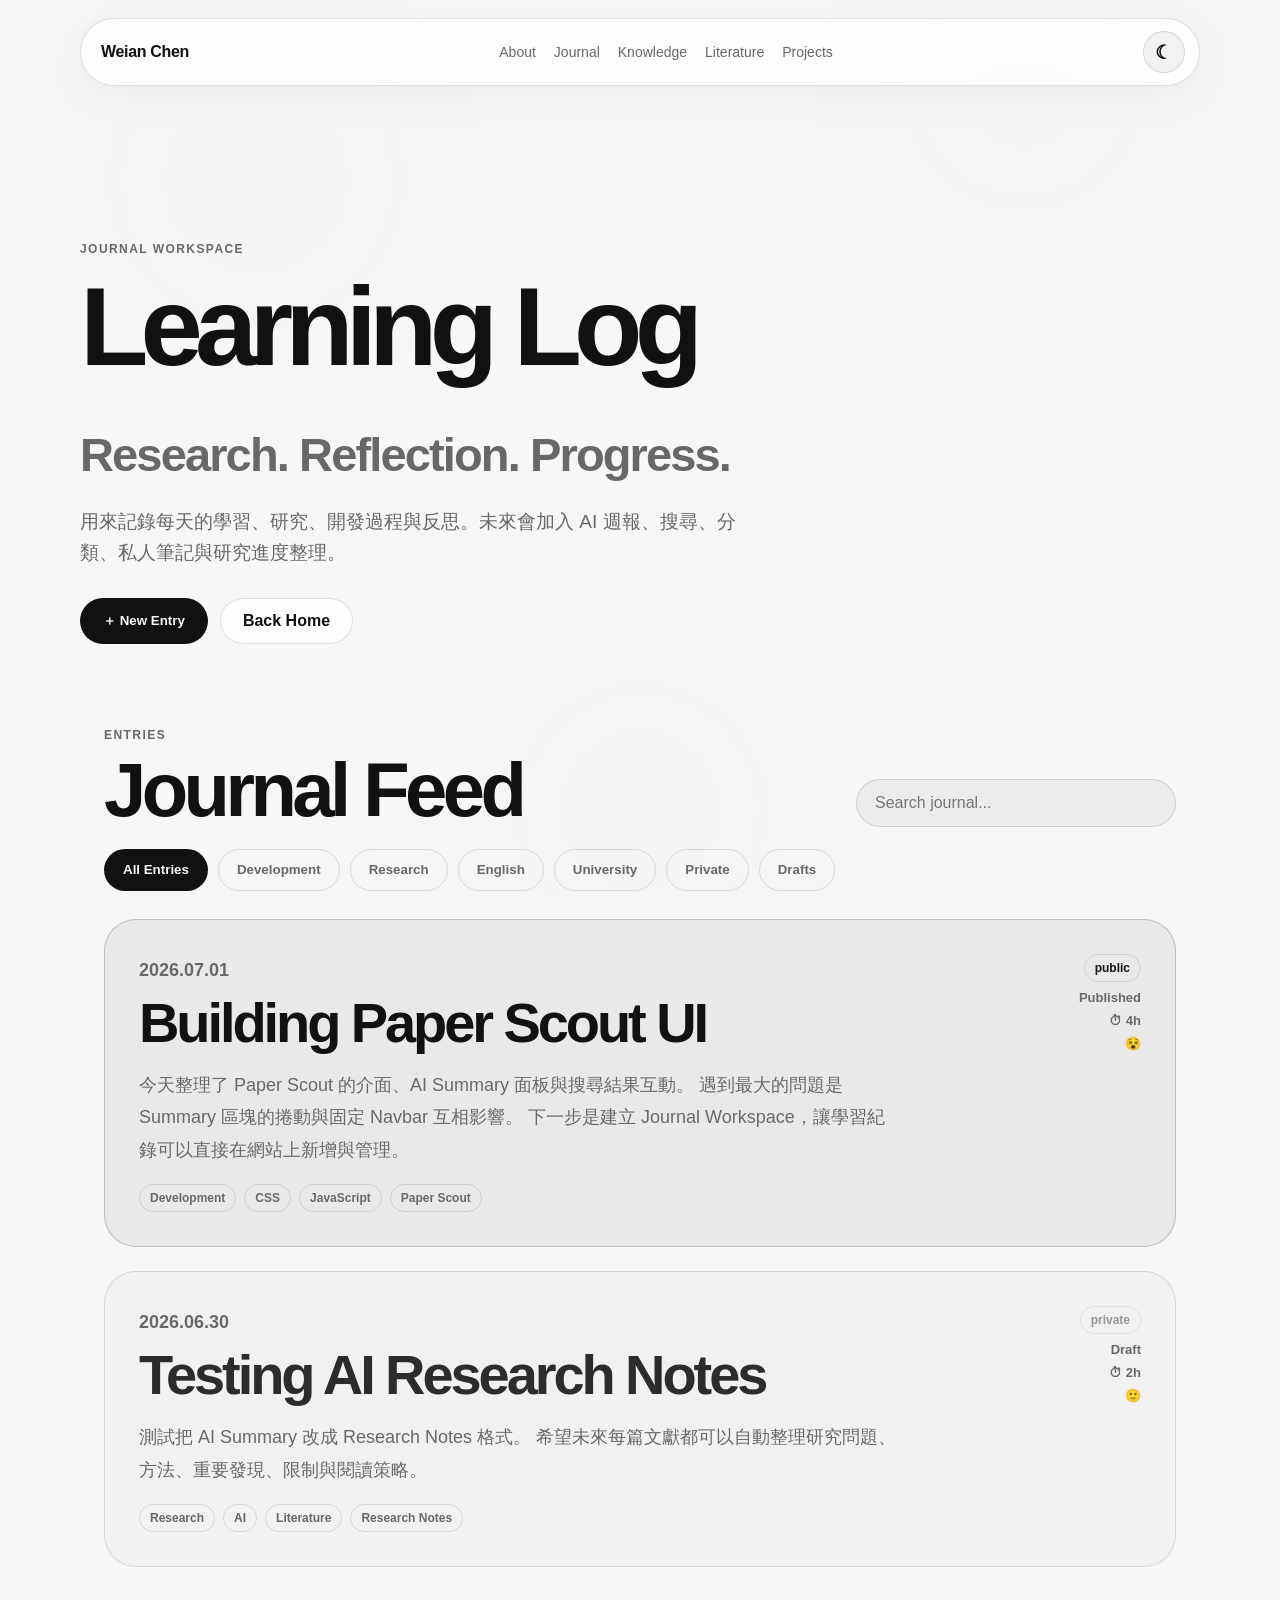
==== journal.html @ 41153056 "Update journal.html" ====
<!DOCTYPE html>
<html lang="zh-Hant">
<head>
  <meta charset="UTF-8" />
  <meta name="viewport" content="width=device-width, initial-scale=1.0" />
  <title>Journal Workspace｜Weian Chen</title>
  <meta name="description" content="Weian Chen 的學習紀錄與研究日誌工作區。" />
  <link rel="stylesheet" href="styles.css" />
</head>

<body>
  <div class="grain"></div>

  <header class="site-header">
    <a class="brand" href="index.html#home">Weian Chen</a>

    <nav class="nav">
      <a href="index.html#about">About</a>
      <a href="journal.html">Journal</a>
      <a href="index.html#knowledge">Knowledge</a>
      <a href="index.html#literature">Literature</a>
      <a href="index.html#projects">Projects</a>
    </nav>

    <button class="theme-toggle" id="themeToggle" aria-label="Toggle dark mode">☾</button>
  </header>

  <main class="journal-workspace" data-journal-app>
    <section class="journal-hero">
      <p class="eyebrow">Journal Workspace</p>

      <h1>
        Learning Log<br />
        <span>Research. Reflection. Progress.</span>
      </h1>

      <p>
        用來記錄每天的學習、研究、開發過程與反思。未來會加入 AI 週報、搜尋、分類、私人筆記與研究進度整理。
      </p>

      <div class="journal-actions">
        <button class="button primary" id="newEntryBtn">＋ New Entry</button>
        <a href="index.html" class="button ghost">Back Home</a>
      </div>
    </section>

    <section class="journal-editor-preview" id="editor">
      <p class="tiny">Editor</p>
      <h2>New Entry</h2>

      <div class="editor-card">
        <label class="field-label">
          Title
          <input id="entryTitle" type="text" placeholder="Building Paper Scout UI" />
        </label>

        <div class="editor-grid">
          <label class="field-label">
            Category
            <select id="entryCategory">
              <option>Development</option>
              <option>Research</option>
              <option>English</option>
              <option>German</option>
              <option>University</option>
              <option>Life</option>
            </select>
          </label>

          <label class="field-label">
            Visibility
            <select id="entryVisibility">
              <option value="public">Public</option>
              <option value="private">Private</option>
              <option value="unlisted">Unlisted</option>
            </select>
          </label>

          <label class="field-label">
            Mood
            <select id="entryMood">
              <option>🙂</option>
              <option>😄</option>
              <option>😐</option>
              <option>😵</option>
              <option>😭</option>
              <option>🔥</option>
            </select>
          </label>

          <label class="field-label">
            Time Spent
            <input id="entryTime" type="number" min="0" step="0.5" placeholder="2.5" />
          </label>
        </div>

        <label class="field-label">
          Tags
          <input id="entryTags" type="text" placeholder="CSS, AI, Paper Scout" />
        </label>

        <label class="field-label">
          Content
          <textarea id="entryContent" placeholder="今天做了什麼？遇到什麼問題？學到了什麼？下一步是什麼？"></textarea>
        </label>

        <div class="journal-image-uploader">
          <div class="journal-image-uploader-top">
            <div>
              <label>Images</label>
              <p>上傳實驗、筆記或學習紀錄圖片。</p>
            </div>

            <button
              type="button"
              class="journal-image-button"
              id="entryImageButton"
            >
              Add Images
            </button>

            <input
              type="file"
              id="entryImageInput"
              accept="image/*"
              multiple
              hidden
            />
          </div>

          <div class="journal-image-preview" id="entryImagePreview"></div>
        </div>

        <div class="editor-actions">
          <button class="button ghost" id="clearEditorBtn">Cancel</button>
          <button class="button ghost" id="saveDraftBtn">Save Draft</button>
          <button class="button primary" id="publishEntryBtn">Publish</button>
        </div>
      </div>
    </section>

   <section class="journal-feed-section">
  <div class="journal-feed-toolbar">
    <div>
      <p class="tiny">Entries</p>
      <h2>Journal Feed</h2>
    </div>

    <input
      class="journal-search"
      id="journalSearch"
      type="text"
      placeholder="Search journal..."
    />
  </div>

  <div class="journal-filter-row">
    <button class="journal-filter active" data-journal-filter="all">All Entries</button>
    <button class="journal-filter" data-journal-filter="Development">Development</button>
    <button class="journal-filter" data-journal-filter="Research">Research</button>
    <button class="journal-filter" data-journal-filter="English">English</button>
    <button class="journal-filter" data-journal-filter="University">University</button>
    <button class="journal-filter" data-journal-filter="private">Private</button>
    <button class="journal-filter" data-journal-filter="draft">Drafts</button>
  </div>

  <div class="journal-feed-list" id="journalEntryList"></div>

<div class="journal-detail-backdrop" id="journalDetailBackdrop" hidden></div>

<article class="journal-detail journal-detail-modal" id="journalDetail" hidden>
  <button
    type="button"
    class="journal-detail-close"
    id="journalDetailClose"
    aria-label="Close journal detail"
  >
    ×
  </button>
    <p class="journal-date" id="detailDate">Select an entry</p>
    <h3 id="detailTitle">No journal selected</h3>

    <div class="journal-tags" id="detailMeta"></div>

    <p class="detail-content placeholder" id="detailContent">
      從上方選一篇 Journal，或按 New Entry 新增一篇。
    </p>

    <div class="journal-detail-images" id="detailImages"></div>

    <div class="journal-tags" id="detailTags"></div>

    <div class="editor-actions detail-actions">
      <button class="button ghost" id="editEntryBtn">Edit</button>
      <button class="button ghost danger" id="deleteEntryBtn">Delete</button>
    </div>
  </article>
</section>
    </section>
  </main>

  <div class="journal-lightbox" id="journalLightbox" hidden>
    <button
      type="button"
      class="journal-lightbox-close"
      id="journalLightboxClose"
      aria-label="Close image preview"
    >
      ×
    </button>

    <img id="journalLightboxImage" alt="Journal image preview" />
  </div>

  <script src="script.js"></script>
</body>
</html>
---- styles.css ----
:root {
  --bg: #f7f7f5;
  --surface: rgba(255, 255, 255, 0.72);
  --text: #111111;
  --muted: #686868;
  --line: rgba(17, 17, 17, 0.12);
  --soft: rgba(17, 17, 17, 0.045);
  --shadow: 0 24px 80px rgba(0, 0, 0, 0.08);
  --radius: 28px;
}

:root.dark {
  --bg: #050505;
  --surface: rgba(22, 22, 24, 0.72);
  --text: #f5f5f7;
  --muted: #a1a1a6;
  --line: rgba(255, 255, 255, 0.14);
  --soft: rgba(255, 255, 255, 0.06);
  --shadow: 0 24px 80px rgba(0, 0, 0, 0.42);
}

* {
  box-sizing: border-box;
}

html {
  scroll-behavior: smooth;
}

body {
  margin: 0;
  font-family: -apple-system, BlinkMacSystemFont, "SF Pro Display", "Inter", "Segoe UI", sans-serif;
  background: var(--bg);
  color: var(--text);
  transition: background 0.35s ease, color 0.35s ease;
}

a {
  color: inherit;
  text-decoration: none;
}

.grain {
  pointer-events: none;
  position: fixed;
  inset: 0;
  opacity: 0.28;
  background-image:
    radial-gradient(circle at 20% 20%, rgba(120, 120, 120, 0.06), transparent 24%),
    radial-gradient(circle at 80% 10%, rgba(120, 120, 120, 0.05), transparent 22%),
    radial-gradient(circle at 50% 90%, rgba(120, 120, 120, 0.06), transparent 25%);
  z-index: -1;
}

.site-header {
  position: fixed;
  top: 18px;
  left: 50%;
  transform: translateX(-50%);
  width: min(1120px, calc(100% - 32px));
  z-index: 10;
  display: flex;
  align-items: center;
  justify-content: space-between;
  gap: 16px;
  padding: 12px 14px 12px 20px;
  border: 1px solid var(--line);
  border-radius: 999px;
  backdrop-filter: blur(24px);
  -webkit-backdrop-filter: blur(24px);
  background: var(--surface);
  box-shadow: 0 10px 40px rgba(0, 0, 0, 0.05);
}

.brand {
  font-weight: 650;
  letter-spacing: -0.02em;
}

.nav {
  display: flex;
  align-items: center;
  gap: 18px;
  font-size: 14px;
  color: var(--muted);
}

.nav a {
  transition: color 0.2s ease;
}

.nav a:hover {
  color: var(--text);
}

.theme-toggle {
  width: 42px;
  height: 42px;
  border: 1px solid var(--line);
  border-radius: 999px;
  background: var(--soft);
  color: var(--text) !important;
  cursor: pointer;
  display: grid;
  place-items: center;
  font-size: 19px;
  font-weight: 600;
  line-height: 1;
  transition:
    opacity 0.18s ease,
    transform 0.18s ease,
    background-color 0.35s ease,
    color 0.35s ease,
    border-color 0.35s ease !important;
}

.theme-toggle:active {
  transform: scale(0.92);
}

.theme-toggle.icon-fade {
  opacity: 0;
  transform: scale(0.86);
}

.hero {
  min-height: 100vh;
  display: grid;
  place-items: center;
  text-align: center;
  padding: 140px 24px 80px;
  position: relative;
}

.eyebrow,
.section-label,
.date,
.tiny {
  color: var(--muted);
  text-transform: uppercase;
  letter-spacing: 0.12em;
  font-size: 12px;
  font-weight: 700;
}

.hero h1 {
  margin: 20px 0 18px;
  font-size: clamp(64px, 12vw, 168px);
  line-height: 0.88;
  letter-spacing: -0.075em;
  font-weight: 780;
}

.hero h1 span {
  color: var(--muted);
  font-size: 0.62em;
  letter-spacing: -0.06em;
}

.hero-subtitle {
  max-width: 720px;
  margin: 0 auto;
  color: var(--muted);
  font-size: clamp(34px, 6vw, 72px);
  line-height: 1.18;
  letter-spacing: -0.035em;
}

.hero-actions {
  margin-top: 38px;
  display: flex;
  justify-content: center;
  gap: 12px;
  flex-wrap: wrap;
}

.button {
  display: inline-flex;
  align-items: center;
  justify-content: center;
  min-height: 46px;
  padding: 0 22px;
  border-radius: 999px;
  font-weight: 650;
  border: 1px solid var(--line);
  transition: transform 0.2s ease, background 0.2s ease;
}

.button:hover,
.upload-button:hover {
  transform: translateY(-2px);
}

.button.primary {
  background: var(--text);
  color: var(--bg);
}

.button.ghost {
  background: var(--surface);
  color: var(--text);
}

.scroll-indicator {
  position: absolute;
  bottom: 28px;
  color: var(--muted);
  font-size: 13px;
}

.section {
  width: min(1120px, calc(100% - 32px));
  margin: 0 auto;
  padding: 110px 0;
}

.split {
  display: grid;
  grid-template-columns: 1fr 1fr;
  gap: 8px;
  align-items: center;
  margin-top: 26px;
}

h2 {
  margin: 0;
  font-size: clamp(38px, 7vw, 86px);
  line-height: 1.05;
  letter-spacing: -0.06em;
}

.copy {
  color: var(--muted);
  font-size: 20px;
  line-height: 1.8;
  max-width: 700px;
  padding-left: 0;
}

.copy p:first-child {
  margin-top: 0;
}

.section-heading {
  display: flex;
  justify-content: space-between;
  gap: 28px;
  align-items: end;
  margin-top: 16px;
  margin-bottom: 34px;
}

.section-heading p {
  max-width: 420px;
  color: var(--muted);
  font-size: 18px;
  line-height: 1.5;
  margin: 0;
}

.dashboard {
  display: grid;
  grid-template-columns: repeat(3, 1fr);
  gap: 18px;
  padding-top: 40px;
}

.metric-card,
.journal-card,
.topic-card,
.tool-card,
.literature-panel,
.empty-state {
  border: 1px solid var(--line);
  background: var(--surface);
  border-radius: var(--radius);
  box-shadow: var(--shadow);
}

.metric-card {
  padding: 28px;
  min-height: 220px;
}

.metric-number {
  display: block;
  font-size: 46px;
  letter-spacing: -0.06em;
  font-weight: 760;
  margin-bottom: 40px;
}

.metric-title {
  display: block;
  font-weight: 720;
  margin-bottom: 8px;
}

.metric-card p {
  color: var(--muted);
  line-height: 1.5;
  margin-bottom: 0;
}

.journal-grid,
.knowledge-grid,
.tool-grid {
  display: grid;
  grid-template-columns: repeat(3, 1fr);
  gap: 18px;
}

.knowledge-grid,
.tool-grid {
  grid-template-columns: repeat(4, 1fr);
}

.journal-card,
.topic-card,
.tool-card {
  padding: 28px;
  min-height: 270px;
  transition: transform 0.25s ease, border-color 0.25s ease;
}

.journal-card:hover,
.topic-card:hover,
.tool-card:hover {
  transform: translateY(-4px);
  border-color: rgba(120, 120, 120, 0.36);
}

.journal-card h3,
.topic-card h3,
.tool-card h3 {
  margin: 18px 0 12px;
  font-size: 25px;
  line-height: 1.08;
  letter-spacing: -0.045em;
}

.journal-card p,
.topic-card p,
.tool-card p {
  color: var(--muted);
  line-height: 1.55;
}

.journal-card.muted {
  opacity: 0.76;
}

.topic-card span,
.tool-card span {
  display: inline-block;
  padding: 7px 10px;
  border: 1px solid var(--line);
  border-radius: 999px;
  color: var(--muted);
  font-size: 12px;
  font-weight: 700;
}

.knowledge-link {
  display: block;
  color: inherit;
  text-decoration: none;
  cursor: pointer;
}

.card-link-text {
  display: inline-block;
  margin-top: 28px;
  color: var(--text);
  font-size: 14px;
  font-weight: 700;
  opacity: 0;
  transform: translateY(6px);
  transition: opacity 0.22s ease, transform 0.22s ease;
}

.knowledge-link:hover .card-link-text {
  opacity: 0.72;
  transform: translateY(0);
}

.literature-panel {
  padding: clamp(22px, 5vw, 44px);
  display: grid;
  gap: 22px;
}

.upload-box {
  border: 1px dashed var(--line);
  border-radius: 22px;
  padding: 24px;
  text-align: center;
  background: var(--soft);
}

.upload-button {
  min-height: 48px;
  padding: 0 24px;
  border: none;
  border-radius: 999px;
  background: var(--text);
  color: var(--bg);
  font-weight: 700;
  cursor: pointer;
  transition: transform 0.2s ease;
}

.upload-box p {
  margin-bottom: 0;
  color: var(--muted);
}

.text-area-wrap {
  display: grid;
  gap: 10px;
}

.text-area-wrap label {
  color: var(--muted);
  font-weight: 650;
}

textarea {
  width: 100%;
  min-height: 180px;
  resize: vertical;
  border: 1px solid var(--line);
  border-radius: 22px;
  background: var(--bg);
  color: var(--text);
  padding: 18px;
  font: inherit;
  line-height: 1.55;
}

.paper-search-panel {
  border: 1px solid var(--line);
  border-radius: 28px;
  padding: 32px;
  background: var(--surface);
  box-shadow: var(--shadow);
  margin-bottom: 70px;
}

.paper-search-header {
  display: flex;
  justify-content: space-between;
  gap: 24px;
  align-items: flex-start;
  margin-bottom: 24px;
}

.paper-search-header h3 {
  margin: 4px 0 0;
  font-size: 32px;
  letter-spacing: -0.04em;
}

.paper-search-note {
  max-width: 420px;
  color: var(--muted);
  line-height: 1.6;
  margin: 0;
}

.paper-search-bar {
  display: grid !important;
  grid-template-columns: minmax(0, 1fr) auto;
  gap: 16px;
  align-items: center;
  width: 100%;
  margin-bottom: 16px;
}

.paper-input-wrap {
  position: relative;
  width: 100%;
  min-width: 0;
}

.paper-input-wrap input {
  width: 100%;
  box-sizing: border-box;
  padding: 16px 56px 16px 20px;
  border: 1px solid var(--line);
  border-radius: 999px;
  font-size: 16px;
  background: var(--soft);
  color: var(--text);
  outline: none;
  transition: border-color 0.22s ease, box-shadow 0.22s ease, background 0.22s ease, transform 0.18s ease;
}

.paper-input-wrap input:focus {
  border-color: rgba(0, 0, 0, 0.28);
  box-shadow:
    0 0 0 4px rgba(0, 0, 0, 0.06),
    0 14px 36px rgba(0, 0, 0, 0.08);
  transform: translateY(-1px);
}

:root.dark .paper-input-wrap input:focus {
  border-color: rgba(255, 255, 255, 0.32);
  box-shadow:
    0 0 0 4px rgba(255, 255, 255, 0.08),
    0 14px 36px rgba(0, 0, 0, 0.32);
}

.paper-clear-button {
  position: absolute;
  top: 50%;
  right: 18px;
  transform: translateY(-50%);
  border: none;
  background: transparent;
  color: var(--text);
  font-size: 22px;
  font-weight: 300;
  line-height: 1;
  cursor: pointer;
  opacity: 0;
  pointer-events: none;
  z-index: 3;
  transition: opacity 0.18s ease;
}

.paper-clear-button.show {
  opacity: 1;
  pointer-events: auto;
}

.paper-clear-button:hover {
  opacity: 0.6;
}

#paperSearchButton {
  flex: none !important;
  width: 150px;
  min-width: 150px;
  height: 56px;
  white-space: nowrap;
  border-radius: 999px;
  display: inline-flex;
  align-items: center;
  justify-content: center;
  position: relative;
  z-index: 2;
  overflow: hidden;
  transition: transform 0.18s ease, opacity 0.18s ease, background 0.25s ease, color 0.25s ease;
}

#paperSearchButton:active {
  transform: scale(0.96);
}

#paperSearchButton.is-searching {
  cursor: wait;
  opacity: 0.78;
}

#paperSearchButton:disabled {
  pointer-events: none;
}

.paper-search-bar:focus-within #paperSearchButton {
  transform: translateY(-1px);
  box-shadow: 0 16px 34px rgba(0, 0, 0, 0.16);
}

.topic-chips {
  display: flex;
  flex-wrap: wrap;
  gap: 10px;
  margin-bottom: 20px;
}

.topic-chips button {
  border: 1px solid var(--line);
  background: var(--soft);
  color: var(--muted);
  border-radius: 999px;
  padding: 9px 14px;
  cursor: pointer;
  font-weight: 650;
  position: relative;
  overflow: hidden;
  transition: transform 0.18s ease, background 0.22s ease, color 0.22s ease, border-color 0.22s ease, box-shadow 0.22s ease;
}

.topic-chips button:hover {
  transform: translateY(-2px);
  color: var(--text);
  border-color: rgba(120, 120, 120, 0.28);
  box-shadow: 0 12px 28px rgba(0, 0, 0, 0.08);
}

.topic-chips button:active {
  transform: scale(0.96);
}

.reading-filter {
  display: inline-flex;
  align-items: center;
  gap: 6px;
  margin: 18px 0 4px;
  padding: 6px;
  border-radius: 999px;
  background: rgba(120, 120, 120, 0.08);
  border: 1px solid rgba(120, 120, 120, 0.16);
}

.reading-filter button {
  border: none;
  border-radius: 999px;
  padding: 9px 14px;
  background: transparent;
  color: var(--muted);
  font-size: 14px;
  font-weight: 700;
  cursor: pointer;
  transition: background 0.22s ease, color 0.22s ease, transform 0.18s ease;
}

.reading-filter button:hover {
  color: var(--text);
}

.reading-filter button.active {
  background: var(--text);
  color: var(--bg);
}

.reading-filter button:active {
  transform: scale(0.96);
}

.filter-count {
  margin-left: 4px;
  opacity: 0.65;
  font-size: 12px;
}

.paper-status {
  color: var(--muted);
  font-size: 15px;
  margin: 12px 0 20px;
}

.paper-results {
  display: grid;
  gap: 18px;
}

.paper-card {
  border: 1px solid var(--line);
  border-radius: 24px;
  padding: 24px;
  background: var(--soft);
  animation: paper-card-in 0.42s ease both;
  transition: transform 0.22s ease, box-shadow 0.22s ease, border-color 0.22s ease, background 0.22s ease;
}

.paper-card:not(.skeleton-card):hover {
  transform: translateY(-4px);
  box-shadow:
    0 24px 70px rgba(0, 0, 0, 0.1),
    inset 0 1px 0 rgba(255, 255, 255, 0.5);
  border-color: rgba(0, 0, 0, 0.16);
}

.paper-card-top {
  display: flex;
  justify-content: space-between;
  gap: 24px;
  align-items: flex-start;
}

.paper-priority {
  margin: 0 0 8px;
  color: var(--muted);
  font-weight: 750;
  font-size: 14px;
}

.paper-card h3 {
  margin: 0;
  font-size: 24px;
  line-height: 1.25;
  letter-spacing: -0.03em;
}

.paper-score {
  position: relative;
  overflow: hidden;
  width: 76px;
  min-width: 84px;
  height: 76px;
  padding: 0;
  border-radius: 20px;
  background: var(--text);
  color: var(--bg);
  display: flex !important;
  flex-direction: column;
  align-items: center !important;
  justify-content: center !important;
  text-align: center;
  gap: 6px;
  transition: transform 0.22s ease, box-shadow 0.22s ease;
  box-shadow: 0 14px 34px rgba(0, 0, 0, 0.14);
}

.paper-score::after {
  content: "";
  position: absolute;
  inset: 1px;
  border-radius: inherit;
  background: linear-gradient(135deg, rgba(255, 255, 255, 0.22), transparent 48%);
  pointer-events: none;
}

.paper-card:hover .paper-score {
  transform: scale(1.04);
  box-shadow: 0 18px 42px rgba(0, 0, 0, 0.2);
}

.paper-score span,
.paper-score small {
  position: relative;
  z-index: 1;
}

.paper-score span {
  display: block;
  line-height: 1;
  margin: 0;
  font-size: 30px;
  font-weight: 800;
}

.paper-score small {
  display: block;
  margin: 0;
  width: 100%;
  max-width: none;
  text-align: center;
  line-height: 1.1;
  font-size: 13px;
  font-weight: 500;
  opacity: 0.75;
}

.paper-meta,
.paper-authors,
.paper-abstract {
  color: var(--muted);
  line-height: 1.65;
}

.paper-meta {
  margin-top: 16px;
  font-weight: 700;
}

.paper-tags {
  display: flex;
  flex-wrap: wrap;
  gap: 8px;
  margin: 14px 0;
}

.paper-tags span {
  border: 1px solid var(--line);
  border-radius: 999px;
  padding: 6px 10px;
  color: var(--muted);
  font-size: 13px;
}

.paper-reasons {
  margin-top: 14px;
  color: var(--muted);
}

.paper-reasons strong {
  color: var(--text);
}

.paper-reasons ul {
  margin: 8px 0 0;
  padding-left: 20px;
}

.paper-actions {
  display: flex;
  gap: 10px;
  margin-top: 18px;
}

.paper-actions button {
  border: 1px solid var(--line);
  background: var(--text);
  color: var(--bg);
  border-radius: 999px;
  padding: 10px 16px;
  font-weight: 750;
  cursor: pointer;
  position: relative;
  overflow: hidden;
  transition: transform 0.18s ease, background 0.22s ease, color 0.22s ease, border-color 0.22s ease, box-shadow 0.22s ease;
}

.paper-actions button:last-child {
  background: transparent;
  color: var(--text);
}

.paper-actions button:hover {
  transform: translateY(-2px);
  box-shadow: 0 10px 24px rgba(0, 0, 0, 0.1);
}

.paper-actions button:active {
  transform: scale(0.96);
}

.paper-empty {
  padding: 24px;
  border: 1px dashed var(--line);
  border-radius: 20px;
  color: var(--muted);
}

.paper-pagination {
  display: flex;
  justify-content: center;
  align-items: center;
  gap: 14px;
  margin-top: 24px;
}

.paper-pagination button {
  border: 1px solid var(--line);
  background: var(--text);
  color: var(--bg);
  border-radius: 999px;
  padding: 10px 16px;
  font-weight: 750;
  cursor: pointer;
  transition: opacity 0.2s ease, transform 0.2s ease, background-color 0.2s ease, color 0.2s ease;
}

.paper-pagination button:hover:not(:disabled) {
  transform: translateY(-2px);
}

.paper-pagination button:disabled {
  opacity: 0.35;
  cursor: not-allowed;
}

.paper-pagination span {
  color: var(--muted);
  font-size: 14px;
  font-weight: 650;
}

.literature-analysis-title {
  margin-top: 40px;
}

.summary-output {
  height: clamp(590px, 68vh, 680px);
  max-height: clamp(590px, 68vh, 680px);
  min-height: 590px;
  display: flex;
  flex-direction: column;
  overflow: hidden;
  border: 1px solid var(--line);
  border-radius: 26px;
  background:
    linear-gradient(180deg, rgba(255, 255, 255, 0.46), rgba(255, 255, 255, 0.12)),
    var(--soft);
  box-sizing: border-box;
  transition: border-color 0.25s ease, box-shadow 0.25s ease, background 0.25s ease;
}

.summary-output:hover {
  border-color: rgba(120, 120, 120, 0.22);
  box-shadow:
    0 18px 48px rgba(0, 0, 0, 0.08),
    inset 0 1px 0 rgba(255, 255, 255, 0.45);
}

.summary-output .output-title {
  flex: 0 0 auto;
  margin: 0;
  padding: 20px 30px 14px;
  font-weight: 760;
  color: var(--text);
  border-bottom: 1px solid var(--line);
  background: rgba(255, 255, 255, 0.18);
}

.summary-output .ai-thinking,
.summary-output .ai-summary,
.summary-output .error-detail {
  flex: 1 1 auto;
  min-height: 0;
  overflow-y: auto;
  overflow-x: hidden;
  padding: 18px 30px 92px;
  box-sizing: border-box;
  -webkit-overflow-scrolling: touch;
  overscroll-behavior: auto;
  touch-action: pan-y;
  scrollbar-gutter: stable;
}

.ai-thinking {
  display: flex;
  align-items: center;
  gap: 14px;
  border-radius: 22px;
  background: rgba(120, 120, 120, 0.08);
  border: 1px solid rgba(120, 120, 120, 0.14);
}

.thinking-dot {
  width: 10px;
  height: 10px;
  border-radius: 999px;
  background: var(--text);
  opacity: 0.45;
  animation: thinking-pulse 1.2s ease-in-out infinite;
  flex: 0 0 auto;
}

.thinking-label {
  margin: 0 0 4px;
  color: var(--text);
  font-size: 14px;
  font-weight: 700;
  letter-spacing: -0.02em;
}

.thinking-text {
  margin: 0;
  min-height: 24px;
  color: var(--muted);
  font-size: 16px;
  line-height: 1.5;
  opacity: 0;
  transform: translateY(6px);
  transition: opacity 0.42s ease, transform 0.42s ease;
}

.thinking-text.show {
  opacity: 1;
  transform: translateY(0);
}

.summary-output .ai-summary {
  color: var(--muted);
  font-size: 17px;
  line-height: 1.86;
  white-space: normal;
  word-break: break-word;
  font-weight: 400;
}

.summary-output .ai-summary h2 {
  color: var(--text);
  font-size: 26px;
  line-height: 1.22;
  margin: 10px 0 14px;
  letter-spacing: -0.035em;
  font-weight: 820;
}

.summary-output .ai-summary h2:not(:first-child) {
  margin-top: 36px;
}

.summary-output .ai-summary h3 {
  color: var(--text);
  font-size: 21px;
  line-height: 1.35;
  margin: 30px 0 12px;
  letter-spacing: -0.025em;
  font-weight: 800;
}

.summary-output .ai-summary p,
.summary-output .ai-summary .summary-point,
.summary-output .ai-summary li {
  color: var(--muted);
  font-size: 17px;
  line-height: 1.86;
  font-weight: 400;
}

.summary-output .ai-summary p,
.summary-output .ai-summary .summary-point {
  margin: 0 0 22px;
}

.summary-output .ai-summary li {
  margin: 8px 0 8px 22px;
}

.summary-output .ai-summary strong {
  color: var(--text);
  font-weight: 700;
}

.summary-output .ai-summary .summary-point span {
  color: var(--muted);
  font-weight: 650;
  margin-right: 6px;
}

.summary-output .ai-summary > *:last-child {
  margin-bottom: 96px !important;
}

.error-detail {
  white-space: pre-wrap;
  word-break: break-word;
  color: var(--muted);
  font: inherit;
  line-height: 1.7;
  margin: 0;
}

.ai-summary.summary-pop {
  animation: summary-pop-in 0.48s cubic-bezier(0.22, 1, 0.36, 1) both;
  transform-origin: top center;
}

.skeleton-card {
  pointer-events: none;
  overflow: hidden;
  animation: none;
}

.skeleton-top {
  display: flex;
  justify-content: space-between;
  gap: 24px;
  align-items: flex-start;
}

.skeleton-content {
  flex: 1;
}

.skeleton-line,
.skeleton-score,
.skeleton-tags span {
  position: relative;
  overflow: hidden;
  background: rgba(120, 120, 120, 0.14);
  border-radius: 999px;
}

.skeleton-line {
  height: 14px;
  width: 100%;
  margin-bottom: 14px;
}

.skeleton-small {
  width: 34%;
  height: 12px;
  margin-bottom: 18px;
}

.skeleton-title {
  width: 82%;
  height: 24px;
  margin-bottom: 12px;
}

.skeleton-title.short {
  width: 58%;
}

.skeleton-meta {
  width: 48%;
  margin-top: 22px;
}

.skeleton-author {
  width: 64%;
}

.skeleton-line.short {
  width: 72%;
}

.skeleton-score {
  width: 72px;
  height: 72px;
  border-radius: 20px;
  flex: 0 0 auto;
}

.skeleton-tags {
  display: flex;
  gap: 8px;
  margin-top: 18px;
}

.skeleton-tags span {
  width: 86px;
  height: 28px;
}

.skeleton-line::after,
.skeleton-score::after,
.skeleton-tags span::after {
  content: "";
  position: absolute;
  inset: 0;
  transform: translateX(-100%);
  background: linear-gradient(90deg, transparent, rgba(255, 255, 255, 0.35), transparent);
  animation: skeleton-shimmer 1.35s infinite;
}

.paper-results .paper-card:not(.skeleton-card) {
  opacity: 0;
  animation: paper-card-stagger-in 0.52s cubic-bezier(0.22, 1, 0.36, 1) forwards;
}

.paper-results .paper-card:not(.skeleton-card):nth-of-type(1) {
  animation-delay: 0.04s;
}

.paper-results .paper-card:not(.skeleton-card):nth-of-type(2) {
  animation-delay: 0.11s;
}

.paper-results .paper-card:not(.skeleton-card):nth-of-type(3) {
  animation-delay: 0.18s;
}

.paper-results .paper-card:not(.skeleton-card):nth-of-type(4) {
  animation-delay: 0.25s;
}

.paper-results .paper-card:not(.skeleton-card):nth-of-type(5) {
  animation-delay: 0.32s;
}

.summary-output .ai-thinking::-webkit-scrollbar,
.summary-output .ai-summary::-webkit-scrollbar,
.summary-output .error-detail::-webkit-scrollbar {
  width: 14px;
}

.summary-output .ai-thinking::-webkit-scrollbar-track,
.summary-output .ai-summary::-webkit-scrollbar-track,
.summary-output .error-detail::-webkit-scrollbar-track {
  background: rgba(120, 120, 120, 0.16);
  border-radius: 999px;
}

.summary-output .ai-thinking::-webkit-scrollbar-thumb,
.summary-output .ai-summary::-webkit-scrollbar-thumb,
.summary-output .error-detail::-webkit-scrollbar-thumb {
  background: rgba(74, 74, 74, 0.78);
  border-radius: 999px;
  border: 3px solid transparent;
  background-clip: padding-box;
}

.summary-output .ai-thinking::-webkit-scrollbar-thumb:hover,
.summary-output .ai-summary::-webkit-scrollbar-thumb:hover,
.summary-output .error-detail::-webkit-scrollbar-thumb:hover {
  background: rgba(32, 32, 32, 0.88);
  background-clip: padding-box;
}

.summary-output .ai-thinking,
.summary-output .ai-summary,
.summary-output .error-detail {
  scrollbar-width: thin;
  scrollbar-color: rgba(74, 74, 74, 0.78) rgba(120, 120, 120, 0.16);
}

.empty-state {
  padding: clamp(36px, 8vw, 92px);
  text-align: center;
}

.empty-state h2 {
  max-width: 820px;
  margin: 8px auto 22px;
}

.empty-state p:last-child {
  max-width: 620px;
  margin: 0 auto;
  color: var(--muted);
  font-size: 18px;
  line-height: 1.6;
}

.resource-row {
  display: grid;
  grid-template-columns: repeat(4, 1fr);
  gap: 14px;
}

.resource-row a {
  border: 1px solid var(--line);
  border-radius: 20px;
  padding: 22px;
  background: var(--surface);
  color: var(--text);
  font-weight: 700;
  text-align: center;
  transition: transform 0.2s ease;
}

.resource-row a:hover {
  transform: translateY(-3px);
}

.contact-section {
  text-align: center;
}

.contact-section h2 {
  margin: 12px 0 18px;
}

.contact-section p:last-child {
  color: var(--muted);
  font-size: 18px;
}

.footer {
  width: min(1120px, calc(100% - 32px));
  margin: 0 auto;
  padding: 42px 0 60px;
  color: var(--muted);
  border-top: 1px solid var(--line);
}

html.theme-changing *,
html.theme-changing *::before,
html.theme-changing *::after {
  transition:
    background 0.6s cubic-bezier(0.22, 1, 0.36, 1),
    background-color 0.6s cubic-bezier(0.22, 1, 0.36, 1),
    color 0.6s cubic-bezier(0.22, 1, 0.36, 1),
    border-color 0.6s cubic-bezier(0.22, 1, 0.36, 1),
    box-shadow 0.6s cubic-bezier(0.22, 1, 0.36, 1),
    opacity 0.6s cubic-bezier(0.22, 1, 0.36, 1),
    transform 0.6s cubic-bezier(0.22, 1, 0.36, 1) !important;
}

html.theme-changing .theme-toggle {
  transform: none !important;
}

@keyframes paper-card-in {
  from {
    opacity: 0;
    transform: translateY(10px);
  }

  to {
    opacity: 1;
    transform: translateY(0);
  }
}

@keyframes paper-card-stagger-in {
  from {
    opacity: 0;
    transform: translateY(18px) scale(0.985);
    filter: blur(4px);
  }

  to {
    opacity: 1;
    transform: translateY(0) scale(1);
    filter: blur(0);
  }
}

@keyframes skeleton-shimmer {
  100% {
    transform: translateX(100%);
  }
}

@keyframes thinking-pulse {
  0% {
    transform: scale(0.85);
    opacity: 0.35;
  }

  50% {
    transform: scale(1);
    opacity: 0.75;
  }

  100% {
    transform: scale(0.85);
    opacity: 0.35;
  }
}

@keyframes summary-pop-in {
  0% {
    opacity: 0;
    transform: translateY(18px) scale(0.985);
    filter: blur(5px);
  }

  65% {
    opacity: 1;
    transform: translateY(-2px) scale(1.006);
    filter: blur(0);
  }

  100% {
    opacity: 1;
    transform: translateY(0) scale(1);
    filter: blur(0);
  }
}

:root.dark .paper-card:not(.skeleton-card):hover {
  box-shadow:
    0 24px 70px rgba(0, 0, 0, 0.35),
    inset 0 1px 0 rgba(255, 255, 255, 0.08);
  border-color: rgba(255, 255, 255, 0.18);
}

:root.dark .topic-chips button:hover,
:root.dark .paper-actions button:hover {
  box-shadow: 0 12px 28px rgba(0, 0, 0, 0.28);
}

:root.dark .summary-output:hover {
  border-color: rgba(255, 255, 255, 0.16);
  box-shadow:
    0 18px 48px rgba(0, 0, 0, 0.32),
    inset 0 1px 0 rgba(255, 255, 255, 0.08);
}

:root.dark .skeleton-line::after,
:root.dark .skeleton-score::after,
:root.dark .skeleton-tags span::after {
  background: linear-gradient(90deg, transparent, rgba(255, 255, 255, 0.12), transparent);
}

:root.dark .summary-output .ai-thinking::-webkit-scrollbar-track,
:root.dark .summary-output .ai-summary::-webkit-scrollbar-track,
:root.dark .summary-output .error-detail::-webkit-scrollbar-track {
  background: rgba(255, 255, 255, 0.08);
}

:root.dark .summary-output .ai-thinking::-webkit-scrollbar-thumb,
:root.dark .summary-output .ai-summary::-webkit-scrollbar-thumb,
:root.dark .summary-output .error-detail::-webkit-scrollbar-thumb {
  background: rgba(255, 255, 255, 0.38);
}

@media (max-width: 880px) {
  .site-header {
    top: 10px;
    border-radius: 24px;
    align-items: flex-start;
  }

  .nav {
    display: none;
  }

  .hero {
    padding-top: 120px;
  }

  .split,
  .dashboard,
  .journal-grid,
  .knowledge-grid,
  .tool-grid,
  .resource-row,
  .section-heading {
    grid-template-columns: 1fr;
    display: grid;
  }

  .section {
    padding: 80px 0;
  }

  .hero h1 {
    font-size: clamp(64px, 18vw, 108px);
  }

  h2 {
    font-size: clamp(42px, 12vw, 70px);
  }

  .copy {
    font-size: 18px;
  }
}

@media (max-width: 760px) {
  .paper-search-header,
  .paper-card-top {
    flex-direction: column;
  }

  .paper-search-bar {
    grid-template-columns: 1fr !important;
  }

  #paperSearchButton {
    width: 100%;
    min-width: 0;
  }

  .reading-filter {
    width: 100%;
    overflow-x: auto;
  }

  .reading-filter button {
    white-space: nowrap;
  }

  .paper-score {
    width: 72px;
    min-width: 72px;
  }

  .summary-output {
    height: 560px;
    min-height: 560px;
    max-height: 560px;
  }
}

@media (prefers-reduced-motion: reduce) {
  html.theme-changing,
  html.theme-changing *,
  .theme-toggle,
  .paper-card:not(.skeleton-card),
  .ai-summary.summary-pop {
    transition: none !important;
    animation: none !important;
    opacity: 1;
    filter: none;
  }
}

/* ===== Premium polish overrides ===== */
.paper-search-panel,
.literature-panel,
.summary-output {
  backdrop-filter: blur(20px);
  -webkit-backdrop-filter: blur(20px);
}

.paper-card {
  background:
    linear-gradient(180deg, rgba(255, 255, 255, 0.34), rgba(255, 255, 255, 0.08)),
    var(--soft);
}

.summary-output .ai-summary::after,
.summary-output .error-detail::after {
  content: "";
  display: block;
  height: 72px;
}

:root.dark .summary-output {
  background:
    linear-gradient(180deg, rgba(255, 255, 255, 0.055), rgba(255, 255, 255, 0.02)),
    var(--soft);
}

:root.dark .summary-output .output-title {
  background: rgba(255, 255, 255, 0.035);
}

:root.dark .paper-card {
  background:
    linear-gradient(180deg, rgba(255, 255, 255, 0.045), rgba(255, 255, 255, 0.015)),
    var(--soft);
}

@media (max-width: 760px) {
  .summary-output {
    height: 620px;
    min-height: 620px;
    max-height: 620px;
  }

  .summary-output .output-title {
    padding: 18px 22px 12px;
  }

  .summary-output .ai-thinking,
  .summary-output .ai-summary,
  .summary-output .error-detail {
    padding: 16px 22px 90px;
  }
}

/* Journal Workspace */
.journal-workspace {
  width: min(1120px, calc(100% - 32px));
  margin: 0 auto;
  padding: 140px 0 90px;
}

.journal-hero {
  padding: 90px 0 70px;
}

.journal-hero h1 {
  margin: 18px 0;
  font-size: clamp(52px, 9vw, 112px);
  line-height: 0.95;
  letter-spacing: -0.07em;
}

.journal-hero h1 span {
  color: var(--muted);
  font-size: 0.42em;
  letter-spacing: -0.04em;
}

.journal-hero p:last-of-type {
  max-width: 680px;
  color: var(--muted);
  font-size: 19px;
  line-height: 1.65;
}

.journal-actions {
  display: flex;
  gap: 12px;
  flex-wrap: wrap;
  margin-top: 30px;
}

.journal-shell {
  display: grid;
  grid-template-columns: 240px 1fr;
  gap: 20px;
  align-items: start;
}

.journal-sidebar,
.journal-main,
.journal-editor-preview {
  border: 1px solid var(--line);
  border-radius: var(--radius);
  background: var(--surface);
  box-shadow: var(--shadow);
}

.journal-sidebar {
  position: sticky;
  top: 110px;
  padding: 22px;
  display: grid;
  gap: 10px;
}

.journal-filter {
  border: 1px solid var(--line);
  border-radius: 999px;
  padding: 11px 14px;
  background: transparent;
  color: var(--muted);
  font-weight: 700;
  text-align: left;
  cursor: pointer;
}

.journal-filter.active {
  background: var(--text);
  color: var(--bg);
}

.journal-main {
  padding: 28px;
}

.journal-toolbar {
  display: flex;
  justify-content: space-between;
  gap: 18px;
  align-items: center;
  margin-bottom: 24px;
}

.journal-toolbar h2 {
  font-size: clamp(36px, 5vw, 64px);
}

.journal-search {
  width: min(320px, 100%);
  border: 1px solid var(--line);
  border-radius: 999px;
  padding: 14px 18px;
  background: var(--soft);
  color: var(--text);
  font: inherit;
}

.journal-entry-list {
  display: grid;
  gap: 16px;
}

.journal-entry {
  display: flex;
  justify-content: space-between;
  gap: 24px;
  padding: 24px;
  border: 1px solid var(--line);
  border-radius: 24px;
  background: var(--soft);
  transition:
    transform 0.22s ease,
    border-color 0.22s ease,
    box-shadow 0.22s ease;
}

.journal-entry:hover {
  transform: translateY(-3px);
  border-color: rgba(120, 120, 120, 0.3);
  box-shadow: 0 18px 42px rgba(0, 0, 0, 0.08);
}

.journal-date {
  margin: 0 0 8px;
  color: var(--muted);
  font-size: 13px;
  font-weight: 750;
}

.journal-entry h3 {
  margin: 0 0 10px;
  font-size: 25px;
  line-height: 1.15;
  letter-spacing: -0.04em;
}

.journal-entry p {
  color: var(--muted);
  line-height: 1.6;
}

.journal-tags {
  display: flex;
  gap: 8px;
  flex-wrap: wrap;
  margin-top: 14px;
}

.journal-tags span,
.status {
  border: 1px solid var(--line);
  border-radius: 999px;
  padding: 6px 10px;
  color: var(--muted);
  font-size: 12px;
  font-weight: 700;
}

.journal-meta {
  min-width: 90px;
  display: flex;
  flex-direction: column;
  align-items: flex-end;
  gap: 8px;
  color: var(--muted);
  font-size: 13px;
  font-weight: 700;
}

.status.public {
  color: var(--text);
}

.status.private {
  opacity: 0.65;
}

.journal-editor-preview {
  margin-top: 24px;
  padding: 32px;
}

.journal-editor-preview h2 {
  font-size: clamp(36px, 5vw, 64px);
  margin: 8px 0 24px;
}

.editor-card {
  display: grid;
  gap: 14px;
}

.editor-card input,
.editor-card textarea {
  width: 100%;
  border: 1px solid var(--line);
  border-radius: 18px;
  padding: 16px 18px;
  background: var(--soft);
  color: var(--text);
  font: inherit;
}

.editor-card textarea {
  min-height: 220px;
  resize: vertical;
}

.editor-actions {
  display: flex;
  justify-content: flex-end;
  gap: 12px;
}

@media (max-width: 880px) {
  .journal-workspace {
    padding-top: 110px;
  }

  .journal-shell {
    grid-template-columns: 1fr;
  }

  .journal-sidebar {
    position: static;
  }

  .journal-toolbar,
  .journal-entry {
    flex-direction: column;
    align-items: stretch;
  }

  .journal-meta {
    align-items: flex-start;
    flex-direction: row;
    flex-wrap: wrap;
  }

  .journal-search {
    width: 100%;
  }
}

/* Journal v0 Interactive Layout */
.journal-layout {
  display: grid;
  grid-template-columns: minmax(280px, 0.9fr) minmax(320px, 1.1fr);
  gap: 18px;
  align-items: start;
}

.journal-entry-list {
  max-height: 680px;
  overflow: auto;
  padding-right: 4px;
}

.journal-entry {
  cursor: pointer;
}

.journal-entry.active {
  border-color: var(--text);
  background: rgba(17, 17, 17, 0.07);
}

:root.dark .journal-entry.active {
  background: rgba(255, 255, 255, 0.09);
}

.journal-detail {
  position: sticky;
  top: 110px;
  border: 1px solid var(--line);
  border-radius: 24px;
  background: var(--soft);
  padding: 26px;
  min-height: 420px;
}

.journal-detail h3 {
  margin: 0 0 14px;
  font-size: clamp(28px, 4vw, 46px);
  line-height: 1.05;
  letter-spacing: -0.05em;
}

.detail-content {
  white-space: pre-wrap;
  color: var(--muted);
  line-height: 1.75;
  margin: 22px 0;
}

.placeholder {
  color: var(--muted);
  opacity: 0.75;
}

.detail-actions {
  margin-top: 24px;
}

.button.danger {
  color: #d14;
}

.field-label {
  display: grid;
  gap: 8px;
  color: var(--muted);
  font-size: 13px;
  font-weight: 750;
}

.editor-grid {
  display: grid;
  grid-template-columns: repeat(4, 1fr);
  gap: 14px;
}

.editor-card select {
  width: 100%;
  border: 1px solid var(--line);
  border-radius: 18px;
  padding: 16px 18px;
  background: var(--soft);
  color: var(--text);
  font: inherit;
}

.journal-entry-list::-webkit-scrollbar {
  width: 8px;
}

.journal-entry-list::-webkit-scrollbar-track {
  background: transparent;
}

.journal-entry-list::-webkit-scrollbar-thumb {
  background: rgba(120, 120, 120, 0.38);
  border-radius: 999px;
}

@media (max-width: 980px) {
  .journal-layout {
    grid-template-columns: 1fr;
  }

  .journal-detail {
    position: static;
  }

  .editor-grid {
    grid-template-columns: repeat(2, 1fr);
  }
}

@media (max-width: 620px) {
  .editor-grid {
    grid-template-columns: 1fr;
  }
}

/* Journal Fix 01: keep filter fixed while scrolling */
.journal-shell {
  align-items: start;
}

.journal-sidebar {
  position: sticky;
  top: 112px;
  align-self: start;
  max-height: calc(100vh - 140px);
  overflow: auto;
}

/* Journal Fix 02: prevent hover border clipping */
.journal-entry-list {
  padding: 8px 8px 18px 2px;
}

.journal-entry:hover {
  transform: translateY(-2px);
}

/* Journal Fix: spacing + fixed filters */

/* New Entry 跟 Journal 拉開距離 */
.journal-editor-preview {
  margin-bottom: 52px !important;
}

/* Journal 整個區塊不要貼太緊 */
.journal-shell {
  margin-top: 18px !important;
  align-items: start;
}

/* 左邊 Filters 固定在畫面上 */
.journal-sidebar {
  position: fixed !important;
  top: 118px !important;
  left: max(16px, calc((100vw - 1120px) / 2)) !important;
  width: 240px !important;
  max-height: calc(100vh - 150px) !important;
  overflow-y: auto !important;
  z-index: 5;
}

/* 因為 filter 變 fixed，右邊內容要留出左側空間 */
.journal-main {
  margin-left: 260px !important;
}

/* hover 時上面黑線不要被裁掉 */
.journal-entry-list {
  padding: 10px 10px 22px 4px !important;
}

.journal-entry:hover {
  transform: translateY(-2px) !important;
}

/* iPad / 手機不要 fixed，不然會擠爆 */
@media (max-width: 880px) {
  .journal-sidebar {
    position: static !important;
    width: auto !important;
    max-height: none !important;
  }

  .journal-main {
    margin-left: 0 !important;
  }
}

/* Journal Fix: use sticky sidebar, not fixed overlay */

.journal-editor-preview {
  margin-bottom: 72px !important;
}

.journal-shell {
  margin-top: 24px !important;
  display: grid !important;
  grid-template-columns: 240px 1fr !important;
  gap: 24px !important;
  align-items: start !important;
}

.journal-sidebar {
  position: sticky !important;
  top: 118px !important;
  left: auto !important;
  width: auto !important;
  max-height: calc(100vh - 150px) !important;
  overflow-y: auto !important;
  z-index: 2 !important;
}

.journal-main {
  margin-left: 0 !important;
  min-width: 0 !important;
}

.journal-layout {
  grid-template-columns: minmax(300px, 0.85fr) minmax(420px, 1.15fr) !important;
  gap: 22px !important;
}

.journal-entry-list {
  padding: 10px 10px 22px 4px !important;
}

.journal-entry:hover {
  transform: translateY(-2px) !important;
}

@media (max-width: 980px) {
  .journal-shell {
    grid-template-columns: 1fr !important;
  }

  .journal-sidebar {
    position: static !important;
    width: auto !important;
    max-height: none !important;
  }

  .journal-layout {
    grid-template-columns: 1fr !important;
  }
}

/* Journal Fix: align cards + loosen title spacing */

/* 讓 Journal 標題不要黏在一起 */
.journal-toolbar h2 {
  letter-spacing: -0.035em !important;
  line-height: 0.95 !important;
}

/* 左右內容卡片頂端切齊 */
.journal-entry-list {
  padding-top: 0 !important;
}

.journal-detail {
  margin-top: 0 !important;
}

/* 但保留左右跟底部空間，避免 hover 被裁 */
.journal-entry-list {
  padding-right: 10px !important;
  padding-bottom: 22px !important;
  padding-left: 4px !important;
}

/* 卡片 hover 不要往上浮太多，不然又會吃到線 */
.journal-entry:hover {
  transform: translateY(-1px) !important;
}

/* Journal Fix: no vertical hover clipping */

/* 左右兩邊一起往下，留出呼吸感 */
.journal-layout {
  padding-top: 14px !important;
}

/* 左邊列表本身也留一點空間，避免上緣被裁 */
.journal-entry-list {
  padding-top: 10px !important;
  padding-right: 10px !important;
  padding-bottom: 24px !important;
  padding-left: 4px !important;
}

/* 右邊詳細卡片也一起下移，跟左邊切齊 */
.journal-detail {
  margin-top: 10px !important;
}

/* 拔掉上下浮動 */
.journal-entry,
.journal-entry:hover,
.journal-card,
.journal-card:hover {
  transform: none !important;
}

/* hover 改成邊框＋陰影，不再移動 */
.journal-entry:hover {
  border-color: var(--text) !important;
  box-shadow: 0 18px 42px rgba(0, 0, 0, 0.08) !important;
  background: rgba(17, 17, 17, 0.055) !important;
}

:root.dark .journal-entry:hover {
  background: rgba(255, 255, 255, 0.08) !important;
}

/* Journal Fix: make editor fields same height */

.editor-grid {
  align-items: end !important;
}

.editor-card input,
.editor-card select {
  height: 58px !important;
  min-height: 58px !important;
  padding-top: 0 !important;
  padding-bottom: 0 !important;
  display: flex !important;
  align-items: center !important;
}

/* 修 Time Spent number input 看起來太高的問題 */
.editor-card input[type="number"] {
  line-height: 58px !important;
  appearance: textfield;
}

/* Chrome / Safari 的 number 上下箭頭不要把高度撐歪 */
.editor-card input[type="number"]::-webkit-outer-spin-button,
.editor-card input[type="number"]::-webkit-inner-spin-button {
  margin: 0;
}

/* Journal Fix: softer active selected card */

/* 不要讓目前選中的 journal 出現粗黑框 */
.journal-entry.active {
  border-color: var(--line) !important;
  background: rgba(17, 17, 17, 0.045) !important;
  box-shadow: inset 0 0 0 1px rgba(17, 17, 17, 0.04) !important;
}

/* hover 的時候也不要變黑框 */
.journal-entry:hover {
  border-color: rgba(17, 17, 17, 0.18) !important;
  background: rgba(17, 17, 17, 0.055) !important;
}

/* dark mode 對應 */
:root.dark .journal-entry.active {
  border-color: var(--line) !important;
  background: rgba(255, 255, 255, 0.075) !important;
  box-shadow: inset 0 0 0 1px rgba(255, 255, 255, 0.05) !important;
}

:root.dark .journal-entry:hover {
  border-color: rgba(255, 255, 255, 0.2) !important;
  background: rgba(255, 255, 255, 0.085) !important;
}

/* Journal Fix: softer hover shadow */

.journal-entry:hover {
  box-shadow: 0 8px 22px rgba(0, 0, 0, 0.045) !important;
  border-color: rgba(17, 17, 17, 0.14) !important;
  background: rgba(17, 17, 17, 0.035) !important;
}

:root.dark .journal-entry:hover {
  box-shadow: 0 8px 22px rgba(0, 0, 0, 0.18) !important;
  border-color: rgba(255, 255, 255, 0.16) !important;
  background: rgba(255, 255, 255, 0.065) !important;
}

.journal-entry {
  position: relative;
  transform: none !important;
}

.journal-entry::before {
  content: "";
  position: absolute;
  left: 14px;
  top: 22px;
  bottom: 22px;
  width: 4px;
  border-radius: 999px;
  background: var(--text);
  opacity: 0;
  transition: opacity 0.22s ease;
}

.journal-entry:hover {
  background: rgba(17, 17, 17, 0.035) !important;
  border-color: rgba(17, 17, 17, 0.12) !important;
  box-shadow: none !important;
}

.journal-entry:hover::before {
  opacity: 0.18;
}

.journal-entry.active {
  background: rgba(17, 17, 17, 0.045) !important;
  border-color: var(--line) !important;
  box-shadow: none !important;
}

.journal-entry.active::before {
  opacity: 0.55;
}

:root.dark .journal-entry:hover {
  background: rgba(255, 255, 255, 0.055) !important;
  border-color: rgba(255, 255, 255, 0.14) !important;
}

:root.dark .journal-entry.active {
  background: rgba(255, 255, 255, 0.075) !important;
}

:root.dark .journal-entry:hover::before {
  opacity: 0.28;
}

:root.dark .journal-entry.active::before {
  opacity: 0.75;
}

/* Journal Fix: shorter active accent bar */
.journal-entry::before {
  content: "";
  position: absolute;
  left: 16px;
  top: 28px;
  width: 4px;
  height: 42px;
  border-radius: 999px;
  background: var(--text);
  opacity: 0;
  transition: opacity 0.22s ease;
}

.journal-entry:hover::before {
  opacity: 0.14;
}

.journal-entry.active::before {
  opacity: 0.35;
}

/* Journal Interaction: clean Apple / Notion style */

/* 先把之前那條左側 accent bar 關掉 */
.journal-entry::before {
  display: none !important;
}

/* 基本狀態 */
.journal-entry {
  transform: none !important;
  cursor: pointer;
  border-color: var(--line) !important;
  box-shadow: none !important;
  background: rgba(17, 17, 17, 0.025) !important;
  transition:
    background-color 0.18s ease,
    border-color 0.18s ease,
    box-shadow 0.18s ease;
}

/* 標題、tag 也加一點互動 */
.journal-entry h3 {
  color: var(--text);
  opacity: 0.88;
  transition: opacity 0.18s ease;
}

.journal-entry .journal-tags span,
.journal-entry .status {
  transition:
    border-color 0.18s ease,
    color 0.18s ease,
    background-color 0.18s ease;
}

/* Hover：只加一點點層次，不浮起來 */
.journal-entry:hover {
  transform: none !important;
  background: rgba(17, 17, 17, 0.04) !important;
  border-color: rgba(17, 17, 17, 0.18) !important;
  box-shadow: none !important;
}

.journal-entry:hover h3 {
  opacity: 1;
}

.journal-entry:hover .journal-tags span,
.journal-entry:hover .status {
  border-color: rgba(17, 17, 17, 0.2) !important;
  color: var(--text) !important;
}

/* Active：目前選到的文章，只比 hover 再明顯一點點 */
.journal-entry.active {
  transform: none !important;
  background: rgba(17, 17, 17, 0.055) !important;
  border-color: rgba(17, 17, 17, 0.2) !important;
  box-shadow: none !important;
}

.journal-entry.active h3 {
  opacity: 1;
}

/* Dark mode */
:root.dark .journal-entry {
  background: rgba(255, 255, 255, 0.045) !important;
  border-color: var(--line) !important;
}

:root.dark .journal-entry:hover {
  background: rgba(255, 255, 255, 0.065) !important;
  border-color: rgba(255, 255, 255, 0.18) !important;
}

:root.dark .journal-entry:hover .journal-tags span,
:root.dark .journal-entry:hover .status {
  border-color: rgba(255, 255, 255, 0.22) !important;
  color: var(--text) !important;
}

:root.dark .journal-entry.active {
  background: rgba(255, 255, 255, 0.085) !important;
  border-color: rgba(255, 255, 255, 0.22) !important;
}

/* Journal Editor: premium collapsible editor */

#editor {
  scroll-margin-top: 130px;
}

.journal-editor-preview {
  position: relative;
  overflow: hidden;
  transition:
    max-height 0.42s cubic-bezier(0.22, 1, 0.36, 1),
    opacity 0.28s ease,
    transform 0.38s cubic-bezier(0.22, 1, 0.36, 1),
    margin 0.38s ease,
    padding 0.38s ease,
    border-color 0.28s ease,
    box-shadow 0.28s ease !important;
}

/* 預設收起 */
.journal-workspace:not(.editor-open) .journal-editor-preview {
  max-height: 0 !important;
  opacity: 0 !important;
  transform: translateY(-16px) scale(0.985) !important;
  margin-top: 0 !important;
  margin-bottom: 0 !important;
  padding-top: 0 !important;
  padding-bottom: 0 !important;
  border-color: transparent !important;
  box-shadow: none !important;
  pointer-events: none !important;
}

/* 展開狀態 */
.journal-workspace.editor-open .journal-editor-preview {
  max-height: 1200px !important;
  opacity: 1 !important;
  transform: translateY(0) scale(1) !important;
  margin-top: 18px !important;
  margin-bottom: 76px !important;
}

/* Editor 裡面進場更漂亮 */
.journal-workspace.editor-open .editor-card {
  animation: editorCardIn 0.42s cubic-bezier(0.22, 1, 0.36, 1);
}

@keyframes editorCardIn {
  from {
    opacity: 0;
    transform: translateY(14px);
  }

  to {
    opacity: 1;
    transform: translateY(0);
  }
}

/* Editor 欄位 focus 質感 */
.editor-card input:focus,
.editor-card select:focus,
.editor-card textarea:focus,
.journal-search:focus {
  outline: none !important;
  border-color: rgba(17, 17, 17, 0.28) !important;
  background: rgba(17, 17, 17, 0.035) !important;
  box-shadow: 0 0 0 4px rgba(17, 17, 17, 0.045) !important;
}

:root.dark .editor-card input:focus,
:root.dark .editor-card select:focus,
:root.dark .editor-card textarea:focus,
:root.dark .journal-search:focus {
  border-color: rgba(255, 255, 255, 0.3) !important;
  background: rgba(255, 255, 255, 0.07) !important;
  box-shadow: 0 0 0 4px rgba(255, 255, 255, 0.06) !important;
}

/* Toast 小提示 */
.journal-toast {
  position: fixed;
  left: 50%;
  bottom: 34px;
  transform: translateX(-50%) translateY(20px);
  z-index: 99;
  padding: 13px 18px;
  border: 1px solid var(--line);
  border-radius: 999px;
  background: var(--surface);
  color: var(--text);
  box-shadow: var(--shadow);
  backdrop-filter: blur(22px);
  -webkit-backdrop-filter: blur(22px);
  font-size: 14px;
  font-weight: 750;
  opacity: 0;
  pointer-events: none;
  transition:
    opacity 0.24s ease,
    transform 0.24s ease;
}

.journal-toast.show {
  opacity: 1;
  transform: translateX(-50%) translateY(0);
}

/* Fix AI Summary inner corner overlap */
.summary-output {
  overflow: hidden !important;
}

.summary-output .ai-thinking,
.summary-output .ai-summary,
.summary-output .error-detail {
  border-top-left-radius: 0 !important;
  border-top-right-radius: 0 !important;
}


/* AI Summary Fix: auto height + no ugly blank space */
/* Paste this at the VERY BOTTOM of styles.css */

.summary-output {
  height: auto !important;
  min-height: 260px !important;
  max-height: none !important;
  overflow: hidden !important;
}

/* Keep the title/header clean */
.summary-output .output-title {
  flex: 0 0 auto !important;
}

/* Content should size naturally when short, scroll only when long */
.summary-output .ai-thinking,
.summary-output .ai-summary,
.summary-output .error-detail {
  flex: 0 1 auto !important;
  min-height: 0 !important;
  max-height: 70vh !important;
  overflow-y: auto !important;
  overflow-x: hidden !important;
  padding: 18px 30px 34px !important;
  border-top-left-radius: 0 !important;
  border-top-right-radius: 0 !important;
}

/* Loading state still keeps a nice centered space, but not a huge empty box */
.summary-output .ai-thinking {
  min-height: 260px !important;
  align-items: center !important;
}

/* Remove the old extra bottom spacer */
.summary-output .ai-summary > *:last-child {
  margin-bottom: 0 !important;
}

.summary-output .ai-summary::after,
.summary-output .error-detail::after {
  display: none !important;
  height: 0 !important;
  content: none !important;
}

/* Mobile: also remove fixed height */
@media (max-width: 760px) {
  .summary-output {
    height: auto !important;
    min-height: 240px !important;
    max-height: none !important;
  }

  .summary-output .ai-thinking,
  .summary-output .ai-summary,
  .summary-output .error-detail {
    max-height: 70vh !important;
    padding: 16px 22px 30px !important;
  }

  .summary-output .ai-thinking {
    min-height: 240px !important;
  }
}

/* AI Summary v2: compact search + centered empty state */

/* Generate Summary 按鈕改成小小搜尋膠囊 */
#summaryButton {
  width: min(520px, 100%) !important;
  height: 54px !important;
  margin: 20px auto 28px !important;
  border-radius: 999px !important;

  display: flex !important;
  align-items: center !important;
  justify-content: center !important;

  font-size: 15px !important;
  font-weight: 760 !important;
  letter-spacing: -0.01em;

  box-shadow: 0 12px 34px rgba(0, 0, 0, 0.08);
  transform: scale(1);
  transition:
    width 0.28s cubic-bezier(0.22, 1, 0.36, 1),
    transform 0.22s cubic-bezier(0.22, 1, 0.36, 1),
    box-shadow 0.22s ease,
    opacity 0.22s ease;
}

#summaryButton:hover {
  transform: scale(1.018);
  box-shadow: 0 18px 46px rgba(0, 0, 0, 0.12);
}

#summaryButton:active {
  transform: scale(0.985);
}

/* AI Summary 外框不要太巨大 */
.summary-output {
  height: auto !important;
  min-height: 280px !important;
  max-height: none !important;
  overflow: hidden !important;
}

/* 標題列 */
.summary-output .output-title {
  padding: 20px 30px 14px !important;
}

/* placeholder 置中 */
.summary-output > .placeholder {
  min-height: 230px !important;
  margin: 0 !important;
  padding: 0 30px !important;

  display: grid !important;
  place-items: center !important;
  text-align: center !important;

  color: var(--muted) !important;
  font-size: 22px !important;
  font-weight: 700 !important;
  line-height: 1.5 !important;
}

/* Loading 也置中，但不要撐太高 */
.summary-output .ai-thinking {
  min-height: 280px !important;
  padding: 0 30px !important;

  display: flex !important;
  align-items: center !important;
  justify-content: center !important;

  background: transparent !important;
  border: none !important;
  border-radius: 0 !important;
}

/* Loading 內容變成小卡片 */
.summary-output .ai-thinking > div {
  padding: 22px 26px;
  border: 1px solid var(--line);
  border-radius: 22px;
  background: rgba(255, 255, 255, 0.42);
  box-shadow: 0 18px 50px rgba(0, 0, 0, 0.05);
}

:root.dark .summary-output .ai-thinking > div {
  background: rgba(255, 255, 255, 0.055);
}

/* 左邊點點不要跑太遠 */
.summary-output .thinking-dot {
  margin-right: 4px;
}

/* 摘要結果內容：內容少就短，內容多才滑 */
.summary-output .ai-summary,
.summary-output .error-detail {
  max-height: 70vh !important;
  overflow-y: auto !important;
  padding: 24px 30px 34px !important;
}

/* 移除舊的底部超大空白 */
.summary-output .ai-summary::after,
.summary-output .error-detail::after {
  display: none !important;
  content: none !important;
  height: 0 !important;
}

.summary-output .ai-summary > *:last-child {
  margin-bottom: 0 !important;
}

/* 手機 / iPad */
@media (max-width: 760px) {
  #summaryButton {
    width: 100% !important;
    height: 52px !important;
  }

  .summary-output {
    min-height: 260px !important;
  }

  .summary-output > .placeholder {
    min-height: 210px !important;
    font-size: 19px !important;
    padding: 0 22px !important;
  }

  .summary-output .ai-thinking {
    min-height: 240px !important;
    padding: 0 22px !important;
  }

  .summary-output .ai-summary,
  .summary-output .error-detail {
    padding: 20px 22px 30px !important;
  }
}


/* ===== AI Summary v3: force compact button + clean result panel ===== */
/* Paste this at the VERY BOTTOM of styles.css */

/* 1) Force Generate Summary to stop stretching full-width */
#summaryButton,
button#summaryButton,
.literature-panel #summaryButton,
.text-area-wrap + #summaryButton {
  width: clamp(280px, 42vw, 520px) !important;
  max-width: 520px !important;
  min-width: 280px !important;
  height: 54px !important;
  min-height: 54px !important;

  justify-self: center !important;
  align-self: center !important;
  margin: 22px auto 30px !important;

  display: inline-flex !important;
  align-items: center !important;
  justify-content: center !important;

  border-radius: 999px !important;
  padding: 0 28px !important;

  font-size: 15px !important;
  font-weight: 780 !important;
  letter-spacing: -0.01em;

  box-shadow: 0 12px 30px rgba(0, 0, 0, 0.08) !important;
  transform: translateY(0) scale(1) !important;
  transform-origin: center !important;

  transition:
    width 0.32s cubic-bezier(0.22, 1, 0.36, 1),
    transform 0.22s cubic-bezier(0.22, 1, 0.36, 1),
    box-shadow 0.22s ease,
    opacity 0.22s ease !important;
}

/* Duang feel: hover/focus grows slightly */
#summaryButton:hover,
#summaryButton:focus {
  width: clamp(320px, 52vw, 620px) !important;
  transform: translateY(-1px) scale(1.018) !important;
  box-shadow: 0 18px 46px rgba(0, 0, 0, 0.13) !important;
}

#summaryButton:active {
  transform: translateY(0) scale(0.982) !important;
}

/* 2) Summary panel should not be huge when empty */
.summary-output {
  height: auto !important;
  min-height: 260px !important;
  max-height: none !important;
  overflow: hidden !important;
  display: flex !important;
  flex-direction: column !important;
}

/* Header alignment */
.summary-output .output-title {
  margin: 0 !important;
  padding: 20px 30px 14px !important;
  flex: 0 0 auto !important;
}

/* 3) Empty placeholder: centered and not too left */
.summary-output > .placeholder,
.summary-output .placeholder {
  min-height: 210px !important;
  margin: 0 !important;
  padding: 0 32px !important;

  display: grid !important;
  place-items: center !important;
  text-align: center !important;

  color: var(--muted) !important;
  font-size: 22px !important;
  font-weight: 720 !important;
  line-height: 1.55 !important;
}

/* 4) Loading state: make it a small centered card, not a giant blank area */
.summary-output .ai-thinking {
  width: fit-content !important;
  max-width: min(520px, calc(100% - 48px)) !important;
  min-height: auto !important;

  margin: 64px auto !important;
  padding: 22px 28px !important;

  display: flex !important;
  align-items: center !important;
  justify-content: center !important;
  gap: 14px !important;

  border: 1px solid var(--line) !important;
  border-radius: 24px !important;
  background: rgba(255, 255, 255, 0.46) !important;
  box-shadow: 0 20px 56px rgba(0, 0, 0, 0.06) !important;

  overflow: visible !important;
}

/* cancel the old nested-card style if it exists */
.summary-output .ai-thinking > div {
  padding: 0 !important;
  border: 0 !important;
  border-radius: 0 !important;
  background: transparent !important;
  box-shadow: none !important;
}

.summary-output .thinking-dot {
  margin: 0 !important;
  flex: 0 0 auto !important;
}

/* 5) Actual output: natural height, scroll only if long */
.summary-output .ai-summary,
.summary-output .error-detail {
  flex: 0 1 auto !important;
  min-height: 0 !important;
  max-height: 70vh !important;
  overflow-y: auto !important;
  overflow-x: hidden !important;

  padding: 24px 30px 34px !important;
  border-top-left-radius: 0 !important;
  border-top-right-radius: 0 !important;
}

.summary-output .ai-summary::after,
.summary-output .error-detail::after {
  display: none !important;
  content: none !important;
  height: 0 !important;
}

.summary-output .ai-summary > *:last-child {
  margin-bottom: 0 !important;
}

/* Dark mode */
:root.dark .summary-output .ai-thinking {
  background: rgba(255, 255, 255, 0.055) !important;
  box-shadow: 0 20px 56px rgba(0, 0, 0, 0.32) !important;
}

/* Mobile */
@media (max-width: 760px) {
  #summaryButton,
  button#summaryButton,
  .literature-panel #summaryButton {
    width: 100% !important;
    min-width: 0 !important;
    max-width: none !important;
    height: 52px !important;
  }

  #summaryButton:hover,
  #summaryButton:focus {
    width: 100% !important;
    transform: none !important;
  }

  .summary-output {
    min-height: 240px !important;
  }

  .summary-output > .placeholder,
  .summary-output .placeholder {
    min-height: 190px !important;
    padding: 0 22px !important;
    font-size: 19px !important;
  }

  .summary-output .ai-thinking {
    max-width: calc(100% - 32px) !important;
    margin: 46px auto !important;
    padding: 18px 20px !important;
  }

  .summary-output .ai-summary,
  .summary-output .error-detail {
    padding: 20px 22px 30px !important;
  }
}

/* FINAL AI Summary Fix */

.summary-output {
  height: auto !important;
  min-height: 0 !important;
  max-height: none !important;
  overflow: visible !important;
}

.summary-output .output-title {
  margin: 0 !important;
  padding: 20px 30px 14px !important;
}

.summary-output .ai-summary,
.summary-output .error-detail {
  max-height: none !important;
  overflow: visible !important;
  padding: 24px 30px 48px !important;
}

.summary-output .ai-summary::after,
.summary-output .error-detail::after {
  display: none !important;
  content: none !important;
  height: 0 !important;
}

.summary-output .ai-summary > *:last-child,
.summary-output .error-detail > *:last-child {
  margin-bottom: 0 !important;
}

/* placeholder 置中 */
.summary-output > .placeholder,
.summary-output .placeholder {
  min-height: 180px !important;
  margin: 0 !important;
  padding: 0 30px !important;
  display: grid !important;
  place-items: center !important;
  text-align: center !important;
}

/* loading 不要撐爆 */
.summary-output .ai-thinking {
  width: fit-content !important;
  max-width: min(520px, calc(100% - 48px)) !important;
  min-height: auto !important;
  margin: 56px auto !important;
  padding: 22px 28px !important;
  overflow: visible !important;
}
 
/*  
AI Research Assistant Step 1 Layout Emergency Fix 
 */

.summary-output { 
height: auto !important; 
min-height: 260px !important; 
max-height: none !important; 
overflow: hidden !important; 
display: flex !important; 
flex-direction: column !important; 
}

.summary-output .output-title { 
flex: 0 0 auto !important; 
margin: 0 !important; 
padding: 20px 30px 14px !important; 
border-bottom: 1px solid var(--line) !important; 
}

.summary-body { 
width: 100% !important; 
min-height: 0 !important; 
overflow: visible !important; 
box-sizing: border-box !important; 
}

.summary-empty { 
width: 100% !important; 
min-height: 230px !important; 
padding: 42px 30px !important; 
box-sizing: border-box !important;

display: flex !important; 
flex-direction: column !important; 
align-items: center !important; 
justify-content: center !important;

text-align: center !important; 
color: var(--muted) !important; 
}

.summary-empty-icon { 
display: block !important; 
margin: 0 0 16px !important; 
font-size: 30px !important; 
line-height: 1 !important; 
color: var(--text) !important; 
opacity: 0.68 !important; 
}

.summary-empty p { 
margin: 0 !important; 
max-width: 520px !important; 
font-size: 22px !important; 
font-weight: 760 !important; 
line-height: 1.45 !important; 
color: var(--text) !important; 
}

.summary-empty span { 
display: block !important; 
margin-top: 10px !important; 
max-width: 560px !important; 
font-size: 15px !important; 
line-height: 1.6 !important; 
color: var(--muted) !important; 
}

.summary-loading { 
width: fit-content !important; 
max-width: min(520px, calc(100% - 48px)) !important; 
margin: 56px auto !important; 
padding: 22px 28px !important; 
box-sizing: border-box !important;

display: flex !important; 
align-items: center !important; 
justify-content: center !important; 
gap: 14px !important;

border: 1px solid var(--line) !important; 
border-radius: 24px !important; 
background: rgba(255, 255, 255, 0.46) !important; 
box-shadow: 0 20px 56px rgba(0, 0, 0, 0.06) !important; 
overflow: hidden !important; 
}

.summary-loading .thinking-dot { 
flex: 0 0 auto !important; 
margin: 0 !important; 
}

.summary-loading .thinking-label { 
margin: 0 0 4px !important; 
font-size: 14px !important; 
font-weight: 760 !important; 
line-height: 1.2 !important; 
color: var(--text) !important; 
}

.summary-loading .thinking-text { 
margin: 0 !important; 
font-size: 16px !important; 
line-height: 1.45 !important; 
color: var(--muted) !important; 
}

.summary-error { 
width: 100% !important; 
padding: 28px 30px 42px !important; 
box-sizing: border-box !important; 
color: var(--muted) !important; 
font-size: 17px !important; 
line-height: 1.75 !important; 
white-space: pre-wrap !important; 
word-break: break-word !important; 
}

.summary-output[data-state="result"] .summary-body { 
padding: 24px 30px 42px !important; 
box-sizing: border-box !important; 
}

.summary-output[data-state="result"] .ai-summary { 
padding: 0 !important; 
max-height: none !important; 
overflow: visible !important; 
}

.summary-output .ai-summary::after, 
.summary-output .error-detail::after { 
display: none !important; 
content: none !important; 
height: 0 !important; 
}

:root.dark .summary-loading { 
background: rgba(255, 255, 255, 0.055) !important; 
box-shadow: 0 20px 56px rgba(0, 0, 0, 0.32) !important; 
}

@media (max-width: 760px) { 
.summary-empty { 
min-height: 200px !important; 
padding: 34px 22px !important; 
}

.summary-empty p { 
font-size: 19px !important; 
}

.summary-loading { 
max-width: calc(100% - 32px) !important; 
margin: 46px auto !important; 
padding: 18px 20px !important; 
}

.summary-error, 
.summary-output[data-state="result"] .summary-body { 
padding: 22px 22px 36px !important; 
} 
}

/* AI Summary Result Bottom Fix */

.summary-output[data-state="result"] .summary-body { 
padding: 28px 34px 90px !important; 
box-sizing: border-box !important; 
}

.summary-output[data-state="result"] .ai-summary { 
padding: 0 !important; 
margin: 0 !important; 
max-height: none !important; 
overflow: visible !important; 
line-height: 1.9 !important; 
}

.summary-output[data-state="result"] .ai-summary p, 
.summary-output[data-state="result"] .ai-summary .summary-point { 
margin-bottom: 24px !important; 
}

.summary-output[data-state="result"] .ai-summary > *:last-child { 
margin-bottom: 0 !important; 
}

/* 讓外框不要把最後一行裁掉 */ 
.summary-output[data-state="result"] { 
overflow: visible !important; 
}

.your-summary-container {
  /* 刪除或註解掉原本的 height: 400px; 這種寫法 */
  
  height: auto;        /* 讓高度隨內容自動伸縮 */
  min-height: 200px;   /* 設定一個保底的最小高度 */
}

/*  
Paper Scout Search History Drawer 
 */

/* Header 右側：OpenAlex 說明 + History 按鈕 */ 
.paper-search-actions { 
display: flex; 
align-items: flex-start; 
justify-content: flex-end; 
gap: 14px; 
max-width: 560px; 
}

.history-trigger { 
flex: 0 0 auto; 
height: 42px; 
padding: 0 18px; 
border: 1px solid var(--line); 
border-radius: 999px; 
background: var(--text); 
color: var(--bg); 
font: inherit; 
font-size: 14px; 
font-weight: 760; 
cursor: pointer;

display: inline-flex; 
align-items: center; 
justify-content: center;

transition: 
transform 0.18s ease, 
box-shadow 0.18s ease, 
opacity 0.18s ease; 
}

.history-trigger:hover { 
transform: translateY(-2px); 
box-shadow: 0 14px 34px rgba(0, 0, 0, 0.12); 
}

.history-trigger:active { 
transform: scale(0.96); 
}

/* 背景遮罩 */ 
.history-backdrop { 
position: fixed; 
inset: 0; 
z-index: 48; 
background: rgba(0, 0, 0, 0.18); 
backdrop-filter: blur(8px); 
-webkit-backdrop-filter: blur(8px);

opacity: 0; 
pointer-events: none; 
transition: opacity 0.24s ease; 
}

.history-backdrop.is-open { 
opacity: 1; 
pointer-events: auto; 
}

.history-backdrop[hidden] { 
display: none !important; 
}

/* 右側抽屜 */ 
.history-drawer { 
position: fixed; 
top: 0; 
right: 0; 
z-index: 49;

width: min(420px, calc(100vw - 24px)); 
height: 100dvh; 
padding: 28px;

border-left: 1px solid var(--line); 
background: var(--surface); 
color: var(--text); 
box-shadow: -24px 0 80px rgba(0, 0, 0, 0.12);

backdrop-filter: blur(28px); 
-webkit-backdrop-filter: blur(28px);

transform: translateX(110%); 
transition: transform 0.34s cubic-bezier(0.22, 1, 0.36, 1);

display: flex; 
flex-direction: column; 
gap: 22px;

overflow-y: auto; 
}

.history-drawer.is-open { 
transform: translateX(0); 
}

.history-drawer-header { 
display: flex; 
align-items: flex-start; 
justify-content: space-between; 
gap: 16px; 
padding-bottom: 18px; 
border-bottom: 1px solid var(--line); 
}

.history-drawer-header h3 { 
margin: 8px 0 0; 
font-size: 32px; 
line-height: 1; 
letter-spacing: -0.045em; 
}

.history-close { 
width: 42px; 
height: 42px; 
border: 1px solid var(--line); 
border-radius: 999px; 
background: var(--soft); 
color: var(--text); 
font-size: 26px; 
line-height: 1; 
cursor: pointer;

display: grid; 
place-items: center;

transition: 
transform 0.18s ease, 
background 0.18s ease; 
}

.history-close:hover { 
transform: rotate(8deg) scale(1.04); 
background: rgba(17, 17, 17, 0.08); 
}

.history-list { 
display: grid; 
gap: 12px; 
flex: 1; 
}

/* 沒有歷史紀錄時 */ 
.history-empty { 
min-height: 220px; 
border: 1px dashed var(--line); 
border-radius: 24px; 
padding: 28px; 
background: var(--soft);

display: grid; 
place-items: center; 
text-align: center; 
}

.history-empty p { 
margin: 0 0 8px; 
font-size: 18px; 
font-weight: 780; 
color: var(--text); 
}

.history-empty span { 
color: var(--muted); 
font-size: 14px; 
line-height: 1.55; 
}

/* JS 之後會生成的每一筆紀錄 */ 
.history-item { 
width: 100%; 
text-align: left; 
border: 1px solid var(--line); 
border-radius: 22px; 
padding: 18px; 
background: var(--soft); 
color: var(--text); 
cursor: pointer;

transition: 
transform 0.18s ease, 
border-color 0.18s ease, 
background 0.18s ease; 
}

.history-item:hover { 
transform: translateY(-2px); 
border-color: rgba(17, 17, 17, 0.2); 
background: rgba(17, 17, 17, 0.055); 
}

.history-query { 
margin: 0 0 8px; 
font-size: 17px; 
font-weight: 780; 
line-height: 1.25; 
letter-spacing: -0.02em; 
}

.history-meta { 
margin: 0; 
color: var(--muted); 
font-size: 13px; 
font-weight: 650; 
}

/* Clear History */ 
.history-clear { 
height: 46px; 
border: 1px solid var(--line); 
border-radius: 999px; 
background: transparent; 
color: #d14; 
font: inherit; 
font-size: 14px; 
font-weight: 760; 
cursor: pointer;

transition: 
transform 0.18s ease, 
background 0.18s ease; 
}

.history-clear:hover { 
transform: translateY(-2px); 
background: rgba(221, 17, 68, 0.08); 
}

/* Dark mode */ 
:root.dark .history-backdrop { 
background: rgba(0, 0, 0, 0.42); 
}

:root.dark .history-drawer { 
box-shadow: -24px 0 90px rgba(0, 0, 0, 0.55); 
}

:root.dark .history-close:hover { 
background: rgba(255, 255, 255, 0.08); 
}

:root.dark .history-item:hover { 
border-color: rgba(255, 255, 255, 0.18); 
background: rgba(255, 255, 255, 0.075); 
}

/* Mobile */ 
@media (max-width: 760px) { 
.paper-search-actions { 
width: 100%; 
max-width: none; 
flex-direction: column; 
align-items: stretch; 
}

.history-trigger { 
width: 100%; 
}

.history-drawer { 
width: 100%; 
padding: 24px 20px; 
}

.history-drawer-header h3 { 
font-size: 28px; 
} 
}


/* Paper Scout header: put source note beside title */

.paper-search-title-block { 
width: 100% !important; 
}

.paper-title-row { 
display: flex !important; 
align-items: center !important; 
gap: 16px !important; 
flex-wrap: wrap !important; 
}

.paper-title-row h3 { 
margin: 4px 0 0 !important; 
flex: 0 0 auto !important; 
}

.paper-title-row .paper-search-note { 
margin: 8px 0 0 !important; 
max-width: 520px !important; 
font-size: 15px !important; 
line-height: 1.5 !important; 
color: var(--muted) !important; 
}

.paper-title-row .history-trigger { 
margin-top: 6px !important; 
margin-left: auto !important; 
}

.paper-search-actions { 
max-width: none !important; 
}

/* 手機 / 窄畫面 */ 
@media (max-width: 760px) { 
.paper-title-row { 
align-items: flex-start !important; 
flex-direction: column !important; 
gap: 10px !important; 
}

.paper-title-row .paper-search-note { 
max-width: none !important; 
margin-top: 0 !important; 
}

.paper-title-row .history-trigger { 
width: 100% !important; 
margin-left: 0 !important; 
} 
}

/* ===================================================
   💡 修正切換模式時文字閃爍與鈍點的覆蓋規則
   =================================================== */
html.theme-changing *,
html.theme-changing *::before,
html.theme-changing *::after {
  /* 強制將轉場時間縮短至 0.35s，與 body 完美同步，並抹除原本 !important 造成的延遲 */
  transition:
    background 0.35s cubic-bezier(0.22, 1, 0.36, 1) !important;
  transition-property: background, background-color, color, border-color, box-shadow, opacity, transform !important;
}

/* ===== 終極修正版：完美處理所有色階，消滅切換頓點 ===== */
html.theme-changing *,
html.theme-changing *::before,
html.theme-changing *::after {
  /* 
     關鍵 1：只過渡顏色，拿掉容易衝突的 background（只留 background-color）與 transform。
     關鍵 2：時間設定為 0.4s。這能確保動畫在 JS 定時器移除類別前就「提早優雅地走完」，絕對不會再發生被強制腰斬的跳動感！
  */
  transition:
    background-color 0.4s ease,
    color 0.4s ease,
    border-color 0.4s ease,
    box-shadow 0.4s ease !important;
}

html.theme-changing .theme-toggle {
  transform: none !important;
}

/* ===================================================
   ⏳ 嘗試方案：將全域變色時間拉長至 0.75s 覆蓋測試
   =================================================== */
html.theme-changing *,
html.theme-changing *::before,
html.theme-changing *::after {
  transition:
    background-color 0.75s cubic-bezier(0.22, 1, 0.36, 1),
    color 0.75s cubic-bezier(0.22, 1, 0.36, 1),
    border-color 0.75s cubic-bezier(0.22, 1, 0.36, 1),
    box-shadow 0.75s cubic-bezier(0.22, 1, 0.36, 1) !important;
}

/* ===================================================
   🎯 終極對齊：精準匹配 JavaScript 的 450ms 計時器
   =================================================== */
html.theme-changing *,
html.theme-changing *::before,
html.theme-changing *::after {
  /* 
     將轉場時間定為 0.42s，確保在 JS 執行完 450ms 移除類別前，
     全域所有色階的文字、背景、卡片陰影就已經優雅地「提早走完動畫」。
     這能 100% 消除半路被強行斷句、跳色的鈍感！
  ```css
  */
  transition:
    background-color 0.42s cubic-bezier(0.22, 1, 0.36, 1),
    color 0.42s cubic-bezier(0.22, 1, 0.36, 1),
    border-color 0.42s cubic-bezier(0.22, 1, 0.36, 1),
    box-shadow 0.42s cubic-bezier(0.22, 1, 0.36, 1) !important;
}

/* ===================================================
   🌗 黑色變白字（切換至深色模式）的光學卡頓補償
   =================================================== */
:root.dark html.theme-changing h1,
:root.dark html.theme-changing h2,
:root.dark html.theme-changing h3,
:root.dark html.theme-changing p,
:root.dark html.theme-changing span {
  /* 
     當「切換至深色模式（文字由黑變白）」時，
     將大標題與主要文字的 color 轉場時間單獨微調拉長到 0.45s 滿格。
     這樣可以完美吻合 JS 拔掉 class 的最後一幀，消滅黑變白時的光學拉扯感！
  */
  transition-duration: 0.45s !important;
  transition-timing-function: cubic-bezier(0.25, 1, 0.5, 1) !important; /* 更柔和的減速曲線 */
}
/* ===================================================
   🏆 終極完美對稱流：徹底解決雙向切換（含深色切回淺色）的卡頓
   =================================================== */

/* 1. 基礎設定：同時支援 body 的 background 縮寫與子屬性，防止屬性中斷 */
html.theme-changing,
html.theme-changing *,
html.theme-changing *::before,
html.theme-changing *::after {
  transition-property: background, background-color, color, border-color, box-shadow !important;
  transition-timing-function: cubic-bezier(0.22, 1, 0.36, 1) !important;
}

/* 2. ☀️ 淺色 ➡️ 🌙 深色（文字由黑變白）：維持 0.42s 提早優雅收尾 */
html.theme-changing.dark,
html.theme-changing.dark * {
  transition-duration: 0.42s !important;
}

/* 3. 🌙 深色 ➡️ ☀️ 淺色（文字由白變黑）：卡頓的真正元兇
   這裡將時間拉滿到 0.45s 完美吃滿 JS 的計時器，並鎖定字體平滑度，防止最後一幀像素跳動 */
html.theme-changing:not(.dark),
html.theme-changing:not(.dark) * {
  transition-duration: 0.45s !important;
  /* ✨ 核心關鍵：強制瀏覽器在轉場期間維持相同的文字渲染模式，消滅切回淺色時的微小抖動 */
  -webkit-font-smoothing: antialiased !important;
  -moz-osx-font-smoothing: grayscale !important;
}
/* ===================================================
   💎 終極完美微調：排除非原生漸變屬性 ＋ 完美停靠
   =================================================== */
html.theme-changing,
html.theme-changing *,
html.theme-changing *::before,
html.theme-changing *::after {
  /* 💡 核心修正 1：徹底移除 'background' 縮寫，嚴格唯獨保留 'background-color'。
     這能阻止瀏覽器去瞎計算 linear-gradient，直接解放 GPU 渲染壓力！ */
  transition-property: background-color, color, border-color, opacity !important;
  
  /* 💡 核心修正 2：時間安全縮短至 0.38s。
     讓變色動畫在 380 毫秒時就完全「原地靜止」，比 JS 的 450ms 提早走完，
     留出 70 毫秒的絕對安全停泊期，JS 怎麼拔 class 都不會再引起畫面跳動。 */
  transition-duration: 0.38s !important;
  
  /* 💡 核心修正 3：改用標準的 ease-in-out（平滑淡入淡出）。
     確保動畫在前後兩端都能完美減速歸零，徹底融化兩端切換的微小生硬感。 */
  transition-timing-function: ease-in-out !important;
}

/* ==========================================================================
   AI Summary → Journal Bridge
   ========================================================================== */

.summary-journal-actions {
  display: flex;
  justify-content: flex-end;
  margin-top: 14px;

  opacity: 0;
  transform: translateY(-6px);
  transition:
    opacity 0.22s ease,
    transform 0.22s ease;
}

.summary-journal-actions[hidden] {
  display: none !important;
}

.summary-journal-actions.is-visible {
  opacity: 1;
  transform: translateY(0);
}

.create-journal-entry-button {
  height: 46px;
  padding: 0 20px;
  border: 1px solid var(--line);
  border-radius: 999px;
  background: var(--text);
  color: var(--bg);
  font: inherit;
  font-size: 14px;
  font-weight: 780;
  cursor: pointer;

  display: inline-flex;
  align-items: center;
  justify-content: center;

  box-shadow: 0 14px 34px rgba(0, 0, 0, 0.1);

  transition:
    transform 0.18s ease,
    box-shadow 0.18s ease,
    opacity 0.18s ease;
}

.create-journal-entry-button:hover {
  transform: translateY(-2px);
  box-shadow: 0 18px 44px rgba(0, 0, 0, 0.14);
}

.create-journal-entry-button:active {
  transform: scale(0.96);
}

@media (max-width: 760px) {
  .summary-journal-actions {
    justify-content: stretch;
  }

  .create-journal-entry-button {
    width: 100%;
  }
}
/* ==========================================================================
   Hero Refinement: Search. Analyze. Reflect.
   ========================================================================== */

.hero {
  min-height: 82vh;
  display: grid;
  place-items: center;
  padding: 120px 24px 96px;
}

.hero-inner {
  width: min(1080px, 100%);
  margin: 0 auto;
  text-align: center;
}

.hero-flow-title {
  max-width: 1100px;
  margin: 18px auto 24px;
  font-size: clamp(64px, 11vw, 148px);
  line-height: 0.92;
  letter-spacing: -0.08em;
  font-weight: 880;
  color: var(--text);
}

.hero-flow-subtitle {
  max-width: 760px;
  margin: 0 auto;
  color: var(--muted);
  font-size: clamp(24px, 4vw, 46px);
  line-height: 1.12;
  letter-spacing: -0.055em;
  font-weight: 720;
}

.hero-flow-subtitle.secondary {
  margin-top: 18px;
  font-size: clamp(17px, 2vw, 24px);
  line-height: 1.55;
  letter-spacing: -0.025em;
  font-weight: 620;
  color: var(--muted);
}

.hero-actions {
  display: flex;
  align-items: center;
  justify-content: center;
  gap: 14px;
  margin-top: 34px;
  flex-wrap: wrap;
}

.hero-actions .button {
  min-height: 48px;
  padding: 0 22px;
}

/* 避免舊的大名字樣式影響新版 hero */
.hero h1.hero-flow-title {
  text-shadow: none;
}

/* Mobile */
@media (max-width: 760px) {
  .hero {
    min-height: 76vh;
    padding: 96px 20px 72px;
  }

  .hero-flow-title {
    font-size: clamp(48px, 16vw, 76px);
    line-height: 0.95;
    letter-spacing: -0.075em;
  }

  .hero-flow-subtitle {
    font-size: clamp(22px, 7vw, 34px);
  }

  .hero-flow-subtitle.secondary {
    font-size: 16px;
  }

  .hero-actions {
    width: 100%;
    align-items: stretch;
    flex-direction: column;
  }

  .hero-actions .button {
    width: 100%;
  }
}
.hero-product {
  min-height: auto;
  padding: 150px 24px 90px;
  display: flex;
  flex-direction: column;
  align-items: center;
  text-align: center;
}

.hero-product .eyebrow {
  margin-bottom: 18px;
  font-size: 13px;
  letter-spacing: 0.14em;
  color: var(--muted);
}

.hero-product-title {
  margin: 0;
  font-size: clamp(52px, 8vw, 88px);
  line-height: 1.02;
  letter-spacing: -0.05em;
  font-weight: 760;
}

.hero-product-subtitle {
  margin: 18px auto 0;
  max-width: 760px;
  font-size: clamp(24px, 3vw, 38px);
  line-height: 1.25;
  letter-spacing: -0.03em;
  color: var(--text);
}

.hero-actions {
  margin-top: 30px;
  display: flex;
  gap: 14px;
  justify-content: center;
  flex-wrap: wrap;
}

.hero-product-visual {
  margin-top: 54px;
  width: min(980px, 100%);
}

.hero-product-visual img {
  display: block;
  width: 100%;
  height: auto;
  object-fit: contain;
}
/* ==========================================================================
   Apple-style Hero Typography
   ========================================================================== */

.hero-product {
  min-height: auto !important;
  padding: 120px 24px 72px !important;
  text-align: center !important;
  font-family:
    -apple-system,
    BlinkMacSystemFont,
    "SF Pro Display",
    "Helvetica Neue",
    Arial,
    sans-serif !important;
}

.hero-product .eyebrow {
  margin-bottom: 28px !important;
  font-size: 14px !important;
  font-weight: 600 !important;
  letter-spacing: 0.18em !important;
  text-transform: uppercase !important;
  color: rgba(0, 0, 0, 0.58) !important;
}

.hero-product-title {
  margin: 0 auto !important;
  font-size: clamp(64px, 7.5vw, 96px) !important;
  line-height: 1.04 !important;
  letter-spacing: -0.055em !important;
  font-weight: 600 !important;
  color: #1d1d1f !important;
  text-shadow: none !important;
}

.hero-product-subtitle {
  max-width: 760px !important;
  margin: 22px auto 0 !important;
  font-size: clamp(28px, 3.2vw, 42px) !important;
  line-height: 1.18 !important;
  letter-spacing: -0.035em !important;
  font-weight: 500 !important;
  color: #1d1d1f !important;
}

.hero-product .hero-actions {
  margin-top: 34px !important;
  gap: 14px !important;
}

.hero-product .button {
  min-height: 46px !important;
  padding: 0 24px !important;
  border-radius: 999px !important;
  font-size: 17px !important;
  font-weight: 500 !important;
  letter-spacing: -0.01em !important;
}

.hero-product .button.primary {
  background: #0071e3 !important;
  color: white !important;
  border-color: #0071e3 !important;
  box-shadow: none !important;
}

.hero-product .button.ghost {
  background: transparent !important;
  color: #0071e3 !important;
  border-color: #0071e3 !important;
}

.hero-product-preview {
  margin-top: 52px !important;
}

/* Dark mode */
:root.dark .hero-product .eyebrow {
  color: rgba(255, 255, 255, 0.6) !important;
}

:root.dark .hero-product-title,
:root.dark .hero-product-subtitle {
  color: #f5f5f7 !important;
}

/* Mobile */
@media (max-width: 760px) {
  .hero-product {
    padding: 96px 20px 60px !important;
  }

  .hero-product-title {
    font-size: clamp(52px, 14vw, 72px) !important;
    letter-spacing: -0.05em !important;
  }

  .hero-product-subtitle {
    font-size: clamp(24px, 7vw, 32px) !important;
    line-height: 1.24 !important;
  }

  .hero-product .hero-actions {
    flex-direction: row !important;
    justify-content: center !important;
  }

  .hero-product .button {
    width: auto !important;
    min-height: 42px !important;
    padding: 0 20px !important;
    font-size: 16px !important;
  }
}
/* ==========================================================================
   Knowledge Cards as Entry Points
   ========================================================================== */

.knowledge-link {
  color: inherit !important;
  text-decoration: none !important;
  cursor: pointer;
  position: relative;
  overflow: hidden;
}

.knowledge-link::after {
  content: "";
  position: absolute;
  left: 22px;
  right: 22px;
  bottom: 18px;
  height: 1px;
  background: currentColor;
  opacity: 0;
  transform: scaleX(0);
  transform-origin: left;
  transition:
    opacity 0.22s ease,
    transform 0.22s ease;
}

.knowledge-link:hover {
  transform: translateY(-6px);
  border-color: rgba(17, 17, 17, 0.18);
  box-shadow: 0 20px 50px rgba(0, 0, 0, 0.08);
}

.knowledge-link:hover::after {
  opacity: 0.18;
  transform: scaleX(1);
}

.card-link-text {
  display: inline-flex;
  margin-top: 22px;
  color: var(--text);
  font-size: 14px;
  font-weight: 760;
  letter-spacing: -0.01em;
  opacity: 0.72;
  transition:
    opacity 0.18s ease,
    transform 0.18s ease;
}

.knowledge-link:hover .card-link-text {
  opacity: 1;
  transform: translateX(4px);
}

:root.dark .knowledge-link:hover {
  border-color: rgba(255, 255, 255, 0.18);
  box-shadow: 0 20px 60px rgba(0, 0, 0, 0.36);
}
/* ==========================================================================
   Fix Knowledge Card Link Alignment
   ========================================================================== */

.knowledge-grid {
  align-items: stretch !important;
}

.knowledge-link {
  display: flex !important;
  flex-direction: column !important;
  height: 100% !important;
}

.knowledge-link p {
  margin-bottom: 0 !important;
}

.knowledge-link .card-link-text {
  margin-top: auto !important;
  padding-top: 32px !important;
  align-self: flex-start !important;
}
/* ==========================================================================
   Article Textarea Clear Button
   ========================================================================== */

.article-textarea-shell {
  position: relative;
}

.article-textarea-shell textarea {
  width: 100%;
  padding-bottom: 58px !important;
}

.article-clear-button {
  position: absolute;
  right: 16px;
  bottom: 16px;

  height: 36px;
  padding: 0 15px;
  border: 1px solid var(--line);
  border-radius: 999px;
  background: var(--surface);
  color: var(--muted);

  font: inherit;
  font-size: 13px;
  font-weight: 720;
  cursor: pointer;

  box-shadow: 0 10px 28px rgba(0, 0, 0, 0.08);

  transition:
    transform 0.18s ease,
    color 0.18s ease,
    background 0.18s ease;
}

.article-clear-button:hover {
  transform: translateY(-1px);
  color: var(--text);
  background: var(--soft);
}

.article-clear-button[hidden] {
  display: none !important;
}
/* Paper Scout journal badges */

.journal-badge {
  display: inline-flex;
  align-items: center;
  margin-left: 8px;
  padding: 5px 10px;
  border: 1px solid var(--line);
  border-radius: 999px;
  background: var(--surface);
  color: var(--text);
  font-size: 12px;
  font-weight: 780;
  vertical-align: middle;
}

:root.dark .journal-badge {
  background: rgba(255, 255, 255, 0.07);
}
/* ==========================================================================
   Gemini fallback button
   ========================================================================== */

.gemini-float {
  position: fixed;
  right: 22px;
  bottom: 22px;
  z-index: 120;

  min-height: 46px;
  padding: 0 18px;
  border: 1px solid var(--line);
  border-radius: 999px;

  background: var(--text);
  color: var(--bg);
  text-decoration: none;

  font-size: 14px;
  font-weight: 760;
  letter-spacing: -0.01em;

  display: inline-flex;
  align-items: center;
  justify-content: center;

  box-shadow: 0 18px 50px rgba(0, 0, 0, 0.16);

  transition:
    transform 0.18s ease,
    opacity 0.18s ease,
    box-shadow 0.18s ease;
}

.gemini-float:hover {
  transform: translateY(-2px);
  box-shadow: 0 24px 60px rgba(0, 0, 0, 0.22);
}

.gemini-float:active {
  transform: scale(0.96);
}

@media (max-width: 760px) {
  .gemini-float {
    right: 16px;
    bottom: 16px;
    min-height: 42px;
    padding: 0 15px;
    font-size: 13px;
  }
}
.summary-error-actions {
  margin-top: 18px;
  display: flex;
  justify-content: flex-start;
}

.summary-error-actions a {
  min-height: 42px;
  padding: 0 16px;
  border: 1px solid var(--line);
  border-radius: 999px;

  background: var(--text);
  color: var(--bg);
  text-decoration: none;

  font-size: 14px;
  font-weight: 760;

  display: inline-flex;
  align-items: center;
  justify-content: center;
}

.summary-error-actions a:hover {
  transform: translateY(-1px);
}
/* ==========================================================================
   Journal Image Attachments
   ========================================================================== */

.journal-image-uploader {
  margin-top: 18px;
  padding: 18px;
  border: 1px solid var(--line);
  border-radius: 22px;
  background: var(--soft);
}

.journal-image-uploader-top {
  display: flex;
  align-items: center;
  justify-content: space-between;
  gap: 16px;
}

.journal-image-uploader-top label {
  display: block;
  margin-bottom: 4px;
  color: var(--text);
  font-size: 14px;
  font-weight: 780;
}

.journal-image-uploader-top p {
  margin: 0;
  color: var(--muted);
  font-size: 13px;
  line-height: 1.5;
}

.journal-image-button {
  flex: 0 0 auto;
  min-height: 40px;
  padding: 0 16px;
  border: 1px solid var(--line);
  border-radius: 999px;
  background: var(--text);
  color: var(--bg);
  font: inherit;
  font-size: 13px;
  font-weight: 760;
  cursor: pointer;
}

.journal-image-preview,
.journal-detail-images {
  display: grid;
  grid-template-columns: repeat(auto-fill, minmax(96px, 1fr));
  gap: 12px;
  margin-top: 16px;
}

.journal-image-thumb {
  position: relative;
  aspect-ratio: 1 / 1;
  border: 1px solid var(--line);
  border-radius: 18px;
  overflow: hidden;
  background: var(--surface);
  cursor: pointer;
}

.journal-image-thumb img {
  width: 100%;
  height: 100%;
  object-fit: cover;
  display: block;
}

.journal-image-remove {
  position: absolute;
  top: 8px;
  right: 8px;
  width: 26px;
  height: 26px;
  border: 1px solid var(--line);
  border-radius: 999px;
  background: rgba(255, 255, 255, 0.86);
  color: #111;
  font-size: 18px;
  line-height: 1;
  cursor: pointer;
  display: grid;
  place-items: center;
}

.journal-lightbox {
  position: fixed;
  inset: 0;
  z-index: 200;
  padding: 32px;
  background: rgba(0, 0, 0, 0.72);
  backdrop-filter: blur(14px);
  -webkit-backdrop-filter: blur(14px);

  display: flex;
  align-items: center;
  justify-content: center;
}

.journal-lightbox[hidden] {
  display: none !important;
}

.journal-lightbox img {
  max-width: min(100%, 1100px);
  max-height: 86vh;
  border-radius: 24px;
  box-shadow: 0 30px 100px rgba(0, 0, 0, 0.4);
  object-fit: contain;
}

.journal-lightbox-close {
  position: fixed;
  top: 24px;
  right: 24px;
  width: 46px;
  height: 46px;
  border: 1px solid rgba(255, 255, 255, 0.22);
  border-radius: 999px;
  background: rgba(255, 255, 255, 0.12);
  color: white;
  font-size: 28px;
  cursor: pointer;
  display: grid;
  place-items: center;
}

:root.dark .journal-image-remove {
  background: rgba(20, 20, 20, 0.86);
  color: #fff;
}

@media (max-width: 760px) {
  .journal-image-uploader-top {
    align-items: stretch;
    flex-direction: column;
  }

  .journal-image-button {
    width: 100%;
  }

  .journal-lightbox {
    padding: 18px;
  }

  .journal-lightbox img {
    border-radius: 18px;
  }
}
/* ==========================================================================
   Journal Feed Layout
   ========================================================================== */

.journal-feed-section {
  width: min(1180px, calc(100% - 48px));
  margin: 0 auto 120px;
}

.journal-feed-toolbar {
  display: flex;
  align-items: flex-end;
  justify-content: space-between;
  gap: 24px;
  margin-bottom: 22px;
}

.journal-feed-toolbar h2 {
  margin: 8px 0 0;
  font-size: clamp(42px, 6vw, 76px);
  line-height: 0.95;
  letter-spacing: -0.06em;
}

.journal-filter-row {
  display: flex;
  align-items: center;
  gap: 10px;
  flex-wrap: wrap;
  margin-bottom: 28px;
}

.journal-filter-row .journal-filter {
  width: auto;
  min-height: 42px;
  padding: 0 18px;
  border-radius: 999px;
}

.journal-feed-list {
  display: grid;
  gap: 24px;
}

/* 把原本的小卡改成寬版 Journal Card */
.journal-feed-list .journal-entry {
  width: 100%;
  padding: 34px;
  border: 1px solid var(--line);
  border-radius: 32px;
  background: var(--surface);
  display: grid;
  grid-template-columns: 1fr auto;
  gap: 28px;
  cursor: pointer;
  transition:
    transform 0.2s ease,
    border-color 0.2s ease,
    box-shadow 0.2s ease;
}

.journal-feed-list .journal-entry:hover {
  transform: translateY(-4px);
  border-color: rgba(17, 17, 17, 0.18);
  box-shadow: 0 24px 70px rgba(0, 0, 0, 0.08);
}

.journal-feed-list .journal-entry h3 {
  max-width: 820px;
  margin: 10px 0 16px;
  font-size: clamp(32px, 4.5vw, 56px);
  line-height: 0.98;
  letter-spacing: -0.055em;
}

.journal-feed-list .journal-entry p {
  max-width: 760px;
  font-size: 18px;
  line-height: 1.8;
}

.journal-feed-list .journal-meta {
  min-width: 120px;
  align-items: flex-end;
}

/* 先把右邊 detail 隱藏，避免干擾新版 Feed */
.hidden-detail {
  display: none !important;
}

/* 之後圖片縮圖會用 */
.journal-entry-images {
  display: flex;
  gap: 10px;
  flex-wrap: wrap;
  margin: 20px 0 4px;
}

.journal-entry-image {
  width: 92px;
  height: 92px;
  border: 1px solid var(--line);
  border-radius: 18px;
  overflow: hidden;
  background: var(--soft);
}

.journal-entry-image img {
  width: 100%;
  height: 100%;
  object-fit: cover;
}

/* Dark mode */
:root.dark .journal-feed-list .journal-entry:hover {
  border-color: rgba(255, 255, 255, 0.18);
  box-shadow: 0 24px 70px rgba(0, 0, 0, 0.38);
}

/* Mobile */
@media (max-width: 760px) {
  .journal-feed-section {
    width: min(100% - 32px, 1180px);
    margin-bottom: 80px;
  }

  .journal-feed-toolbar {
    align-items: stretch;
    flex-direction: column;
  }

  .journal-feed-toolbar h2 {
    font-size: 46px;
  }

  .journal-feed-list .journal-entry {
    grid-template-columns: 1fr;
    padding: 24px;
    border-radius: 26px;
  }

  .journal-feed-list .journal-entry h3 {
    font-size: 34px;
  }

  .journal-feed-list .journal-entry p {
    font-size: 16px;
  }

  .journal-feed-list .journal-meta {
    align-items: flex-start;
  }
}
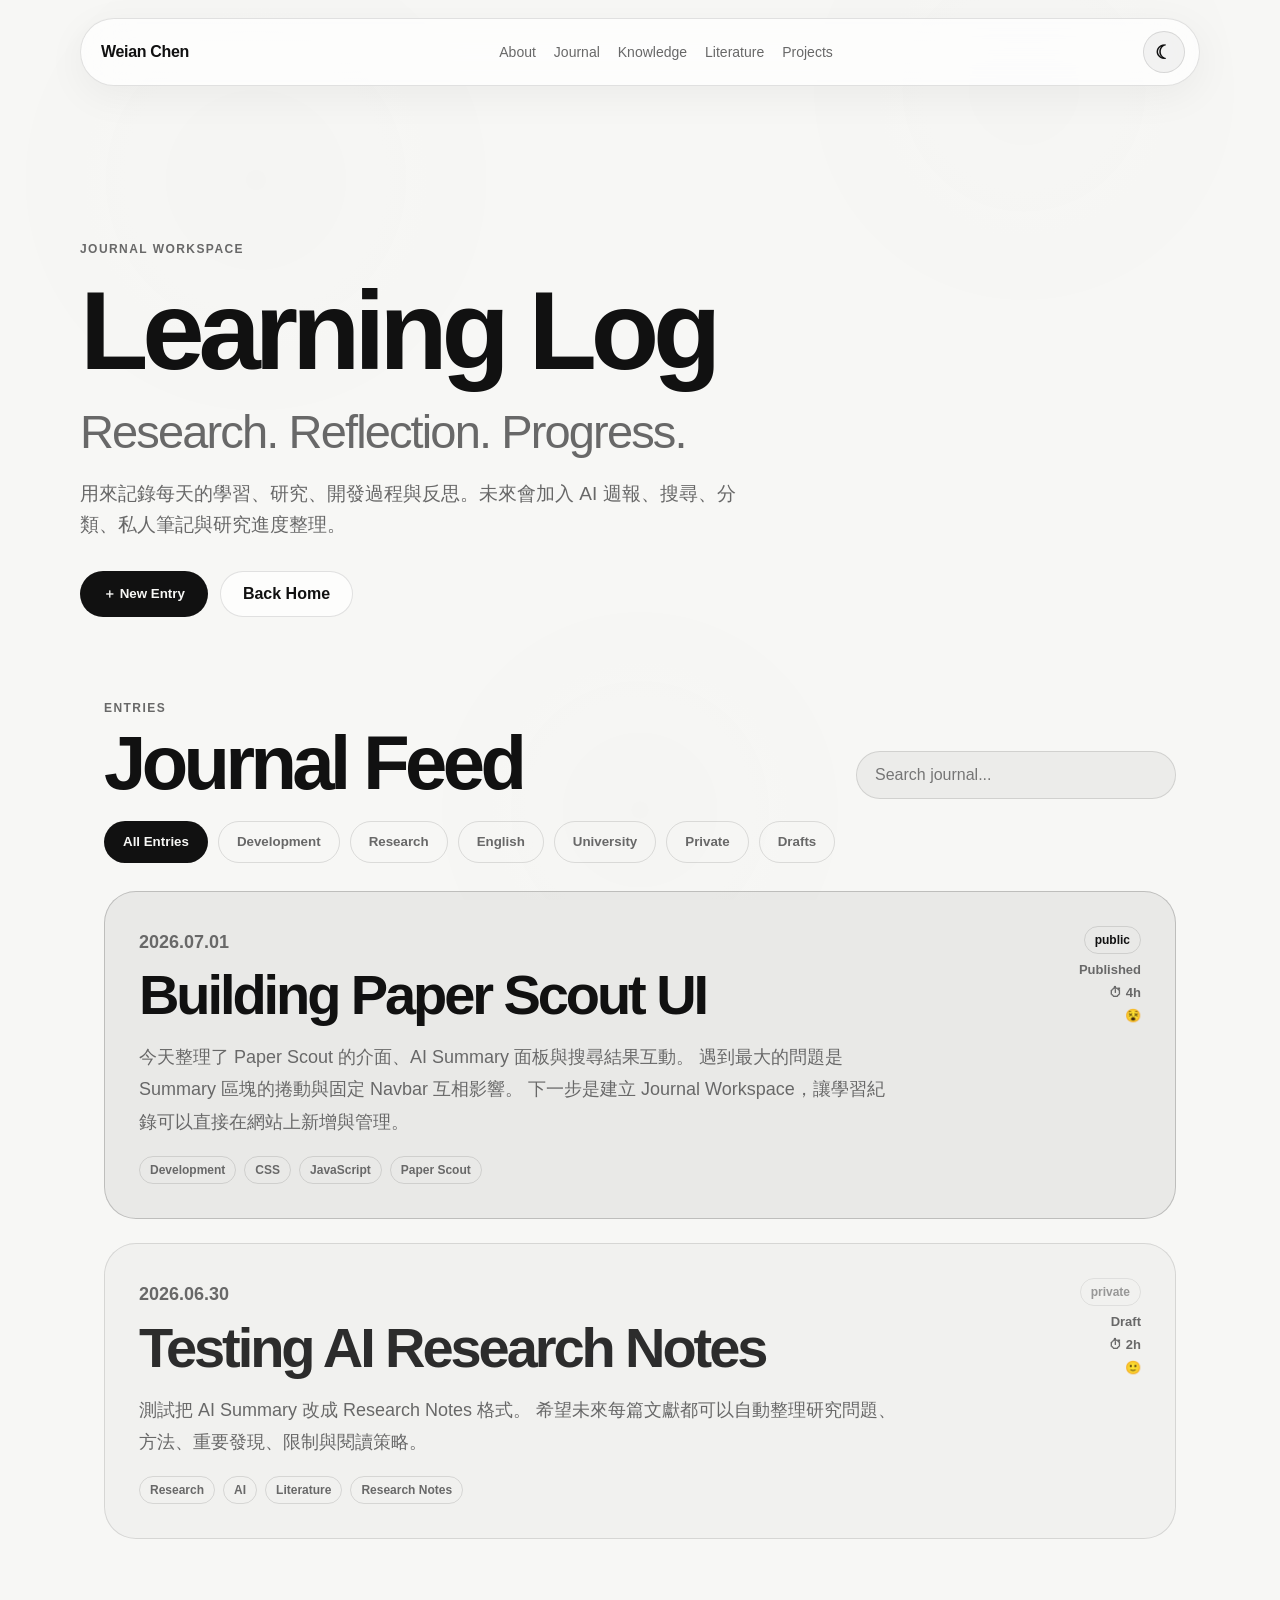
==== commit 2a7c393f: "Update journal.html" ====
--- a/journal.html
+++ b/journal.html
@@ -92,6 +92,11 @@
             Time Spent
             <input id="entryTime" type="number" min="0" step="0.5" placeholder="2.5" />
           </label>
+
+          <label class="field-label">
+            Date
+            <input id="entryDate" type="date" />
+          </label>
         </div>
 
         <label class="field-label">
@@ -139,7 +144,7 @@
       </div>
     </section>
 
-   <section class="journal-feed-section">
+    <section class="journal-feed-section">
   <div class="journal-feed-toolbar">
     <div>
       <p class="tiny">Entries</p>
@@ -182,9 +187,9 @@
 
     <div class="journal-tags" id="detailMeta"></div>
 
-    <p class="detail-content placeholder" id="detailContent">
-      從上方選一篇 Journal，或按 New Entry 新增一篇。
-    </p>
+    <div class="detail-content placeholder" id="detailContent">
+  從上方選一篇 Journal，或按 New Entry 新增一篇。
+</div>
 
     <div class="journal-detail-images" id="detailImages"></div>
 
@@ -196,7 +201,6 @@
     </div>
   </article>
 </section>
-    </section>
   </main>
 
   <div class="journal-lightbox" id="journalLightbox" hidden>
--- a/styles.css
+++ b/styles.css
@@ -4433,3 +4433,4732 @@
     align-items: flex-start;
   }
 }
+/* ==========================================================================
+   Journal Detail Modal
+   ========================================================================== */
+
+.journal-detail-backdrop {
+  position: fixed;
+  inset: 0;
+  z-index: 180;
+  background: rgba(0, 0, 0, 0.28);
+  backdrop-filter: blur(10px);
+  -webkit-backdrop-filter: blur(10px);
+}
+
+.journal-detail-backdrop[hidden] {
+  display: none !important;
+}
+
+.journal-detail-modal {
+  position: fixed;
+  top: 50%;
+  left: 50%;
+  z-index: 190;
+
+  width: min(920px, calc(100vw - 40px));
+  max-height: min(82vh, 820px);
+  overflow-y: auto;
+
+  transform: translate(-50%, -48%) scale(0.96);
+  opacity: 0;
+
+  padding: 44px;
+  border: 1px solid var(--line);
+  border-radius: 34px;
+  background: var(--surface);
+  box-shadow: 0 30px 100px rgba(0, 0, 0, 0.22);
+
+  transition:
+    opacity 0.22s ease,
+    transform 0.22s ease;
+}
+
+.journal-detail-modal[hidden] {
+  display: none !important;
+}
+
+.journal-detail-modal.is-open {
+  opacity: 1;
+  transform: translate(-50%, -50%) scale(1);
+}
+
+.journal-detail-close {
+  position: sticky;
+  top: 0;
+  float: right;
+
+  width: 44px;
+  height: 44px;
+  margin: -16px -16px 12px 18px;
+
+  border: 1px solid var(--line);
+  border-radius: 999px;
+  background: var(--soft);
+  color: var(--text);
+
+  font-size: 26px;
+  line-height: 1;
+  cursor: pointer;
+
+  display: grid;
+  place-items: center;
+}
+
+.journal-detail-modal h3 {
+  margin-top: 14px;
+  font-size: clamp(42px, 6vw, 72px);
+  line-height: 0.95;
+  letter-spacing: -0.06em;
+}
+
+.journal-detail-modal .detail-content {
+  margin-top: 28px;
+  white-space: pre-wrap;
+  font-size: 19px;
+  line-height: 1.85;
+  color: var(--muted);
+}
+
+.journal-detail-modal .detail-actions {
+  margin-top: 34px;
+  justify-content: flex-end;
+}
+
+@media (max-width: 760px) {
+  .journal-detail-modal {
+    width: calc(100vw - 24px);
+    max-height: 86vh;
+    padding: 28px;
+    border-radius: 26px;
+  }
+
+  .journal-detail-modal h3 {
+    font-size: 40px;
+  }
+
+  .journal-detail-modal .detail-content {
+    font-size: 16px;
+  }
+}
+/* Fix: prevent hidden journal modal/backdrop from blocking editor buttons */
+
+.journal-detail-backdrop[hidden],
+.journal-detail-modal[hidden],
+.journal-lightbox[hidden] {
+  display: none !important;
+  pointer-events: none !important;
+}
+
+.journal-detail-backdrop {
+  pointer-events: auto;
+}
+
+.journal-detail-modal {
+  pointer-events: auto;
+}
+
+/* ==========================================================================
+   Journal Bridge Safety Patch
+   ========================================================================== */
+
+/* Keep the native file input hidden; use Add Images button instead */
+#entryImageInput {
+  display: none !important;
+}
+
+/* Make editor buttons always clickable above card layers */
+.journal-editor-preview,
+.editor-card,
+.editor-actions,
+#clearEditorBtn,
+#saveDraftBtn,
+#publishEntryBtn {
+  position: relative;
+  z-index: 20;
+  pointer-events: auto;
+}
+
+/* Modal/backdrop should only block the page when visible */
+#journalDetailBackdrop[hidden],
+#journalDetail[hidden],
+#journalLightbox[hidden] {
+  display: none !important;
+  visibility: hidden !important;
+  pointer-events: none !important;
+}
+
+#journalDetailBackdrop:not([hidden]) {
+  display: block !important;
+  visibility: visible !important;
+  pointer-events: auto !important;
+}
+
+#journalDetail:not([hidden]) {
+  display: block !important;
+  visibility: visible !important;
+  pointer-events: auto !important;
+}
+
+/* Journal feed should not use the old left/right shell spacing */
+.journal-feed-section {
+  width: min(1180px, calc(100% - 48px)) !important;
+  margin: 0 auto 120px !important;
+}
+
+.journal-feed-list {
+  max-height: none !important;
+  overflow: visible !important;
+  padding: 0 !important;
+}
+
+/* Cleaner Apple-like Journal title spacing */
+.journal-hero h1 {
+  font-weight: 620 !important;
+  line-height: 1.02 !important;
+  letter-spacing: -0.055em !important;
+}
+
+.journal-hero h1 span {
+  display: block;
+  margin-top: 18px;
+  font-weight: 520 !important;
+  line-height: 1.12 !important;
+  letter-spacing: -0.04em !important;
+}
+
+
+a {
+  color: inherit;
+  text-decoration: none;
+}
+
+.grain {
+  pointer-events: none;
+  position: fixed;
+  inset: 0;
+  opacity: 0.28;
+  background-image:
+    radial-gradient(circle at 20% 20%, rgba(120, 120, 120, 0.06), transparent 24%),
+    radial-gradient(circle at 80% 10%, rgba(120, 120, 120, 0.05), transparent 22%),
+    radial-gradient(circle at 50% 90%, rgba(120, 120, 120, 0.06), transparent 25%);
+  z-index: -1;
+}
+
+.site-header {
+  position: fixed;
+  top: 18px;
+  left: 50%;
+  transform: translateX(-50%);
+  width: min(1120px, calc(100% - 32px));
+  z-index: 10;
+  display: flex;
+  align-items: center;
+  justify-content: space-between;
+  gap: 16px;
+  padding: 12px 14px 12px 20px;
+  border: 1px solid var(--line);
+  border-radius: 999px;
+  backdrop-filter: blur(24px);
+  -webkit-backdrop-filter: blur(24px);
+  background: var(--surface);
+  box-shadow: 0 10px 40px rgba(0, 0, 0, 0.05);
+}
+
+.brand {
+  font-weight: 650;
+  letter-spacing: -0.02em;
+}
+
+.nav {
+  display: flex;
+  align-items: center;
+  gap: 18px;
+  font-size: 14px;
+  color: var(--muted);
+}
+
+.nav a {
+  transition: color 0.2s ease;
+}
+
+.nav a:hover {
+  color: var(--text);
+}
+
+.theme-toggle {
+  width: 42px;
+  height: 42px;
+  border: 1px solid var(--line);
+  border-radius: 999px;
+  background: var(--soft);
+  color: var(--text) !important;
+  cursor: pointer;
+  display: grid;
+  place-items: center;
+  font-size: 19px;
+  font-weight: 600;
+  line-height: 1;
+  transition:
+    opacity 0.18s ease,
+    transform 0.18s ease,
+    background-color 0.35s ease,
+    color 0.35s ease,
+    border-color 0.35s ease !important;
+}
+
+.theme-toggle:active {
+  transform: scale(0.92);
+}
+
+.theme-toggle.icon-fade {
+  opacity: 0;
+  transform: scale(0.86);
+}
+
+.hero {
+  min-height: 100vh;
+  display: grid;
+  place-items: center;
+  text-align: center;
+  padding: 140px 24px 80px;
+  position: relative;
+}
+
+.eyebrow,
+.section-label,
+.date,
+.tiny {
+  color: var(--muted);
+  text-transform: uppercase;
+  letter-spacing: 0.12em;
+  font-size: 12px;
+  font-weight: 700;
+}
+
+.hero h1 {
+  margin: 20px 0 18px;
+  font-size: clamp(64px, 12vw, 168px);
+  line-height: 0.88;
+  letter-spacing: -0.075em;
+  font-weight: 780;
+}
+
+.hero h1 span {
+  color: var(--muted);
+  font-size: 0.62em;
+  letter-spacing: -0.06em;
+}
+
+.hero-subtitle {
+  max-width: 720px;
+  margin: 0 auto;
+  color: var(--muted);
+  font-size: clamp(34px, 6vw, 72px);
+  line-height: 1.18;
+  letter-spacing: -0.035em;
+}
+
+.hero-actions {
+  margin-top: 38px;
+  display: flex;
+  justify-content: center;
+  gap: 12px;
+  flex-wrap: wrap;
+}
+
+.button {
+  display: inline-flex;
+  align-items: center;
+  justify-content: center;
+  min-height: 46px;
+  padding: 0 22px;
+  border-radius: 999px;
+  font-weight: 650;
+  border: 1px solid var(--line);
+  transition: transform 0.2s ease, background 0.2s ease;
+}
+
+.button:hover,
+.upload-button:hover {
+  transform: translateY(-2px);
+}
+
+.button.primary {
+  background: var(--text);
+  color: var(--bg);
+}
+
+.button.ghost {
+  background: var(--surface);
+  color: var(--text);
+}
+
+.scroll-indicator {
+  position: absolute;
+  bottom: 28px;
+  color: var(--muted);
+  font-size: 13px;
+}
+
+.section {
+  width: min(1120px, calc(100% - 32px));
+  margin: 0 auto;
+  padding: 110px 0;
+}
+
+.split {
+  display: grid;
+  grid-template-columns: 1fr 1fr;
+  gap: 8px;
+  align-items: center;
+  margin-top: 26px;
+}
+
+h2 {
+  margin: 0;
+  font-size: clamp(38px, 7vw, 86px);
+  line-height: 1.05;
+  letter-spacing: -0.06em;
+}
+
+.copy {
+  color: var(--muted);
+  font-size: 20px;
+  line-height: 1.8;
+  max-width: 700px;
+  padding-left: 0;
+}
+
+.copy p:first-child {
+  margin-top: 0;
+}
+
+.section-heading {
+  display: flex;
+  justify-content: space-between;
+  gap: 28px;
+  align-items: end;
+  margin-top: 16px;
+  margin-bottom: 34px;
+}
+
+.section-heading p {
+  max-width: 420px;
+  color: var(--muted);
+  font-size: 18px;
+  line-height: 1.5;
+  margin: 0;
+}
+
+.dashboard {
+  display: grid;
+  grid-template-columns: repeat(3, 1fr);
+  gap: 18px;
+  padding-top: 40px;
+}
+
+.metric-card,
+.journal-card,
+.topic-card,
+.tool-card,
+.literature-panel,
+.empty-state {
+  border: 1px solid var(--line);
+  background: var(--surface);
+  border-radius: var(--radius);
+  box-shadow: var(--shadow);
+}
+
+.metric-card {
+  padding: 28px;
+  min-height: 220px;
+}
+
+.metric-number {
+  display: block;
+  font-size: 46px;
+  letter-spacing: -0.06em;
+  font-weight: 760;
+  margin-bottom: 40px;
+}
+
+.metric-title {
+  display: block;
+  font-weight: 720;
+  margin-bottom: 8px;
+}
+
+.metric-card p {
+  color: var(--muted);
+  line-height: 1.5;
+  margin-bottom: 0;
+}
+
+.journal-grid,
+.knowledge-grid,
+.tool-grid {
+  display: grid;
+  grid-template-columns: repeat(3, 1fr);
+  gap: 18px;
+}
+
+.knowledge-grid,
+.tool-grid {
+  grid-template-columns: repeat(4, 1fr);
+}
+
+.journal-card,
+.topic-card,
+.tool-card {
+  padding: 28px;
+  min-height: 270px;
+  transition: transform 0.25s ease, border-color 0.25s ease;
+}
+
+.journal-card:hover,
+.topic-card:hover,
+.tool-card:hover {
+  transform: translateY(-4px);
+  border-color: rgba(120, 120, 120, 0.36);
+}
+
+.journal-card h3,
+.topic-card h3,
+.tool-card h3 {
+  margin: 18px 0 12px;
+  font-size: 25px;
+  line-height: 1.08;
+  letter-spacing: -0.045em;
+}
+
+.journal-card p,
+.topic-card p,
+.tool-card p {
+  color: var(--muted);
+  line-height: 1.55;
+}
+
+.journal-card.muted {
+  opacity: 0.76;
+}
+
+.topic-card span,
+.tool-card span {
+  display: inline-block;
+  padding: 7px 10px;
+  border: 1px solid var(--line);
+  border-radius: 999px;
+  color: var(--muted);
+  font-size: 12px;
+  font-weight: 700;
+}
+
+.knowledge-link {
+  display: block;
+  color: inherit;
+  text-decoration: none;
+  cursor: pointer;
+}
+
+.card-link-text {
+  display: inline-block;
+  margin-top: 28px;
+  color: var(--text);
+  font-size: 14px;
+  font-weight: 700;
+  opacity: 0;
+  transform: translateY(6px);
+  transition: opacity 0.22s ease, transform 0.22s ease;
+}
+
+.knowledge-link:hover .card-link-text {
+  opacity: 0.72;
+  transform: translateY(0);
+}
+
+.literature-panel {
+  padding: clamp(22px, 5vw, 44px);
+  display: grid;
+  gap: 22px;
+}
+
+.upload-box {
+  border: 1px dashed var(--line);
+  border-radius: 22px;
+  padding: 24px;
+  text-align: center;
+  background: var(--soft);
+}
+
+.upload-button {
+  min-height: 48px;
+  padding: 0 24px;
+  border: none;
+  border-radius: 999px;
+  background: var(--text);
+  color: var(--bg);
+  font-weight: 700;
+  cursor: pointer;
+  transition: transform 0.2s ease;
+}
+
+.upload-box p {
+  margin-bottom: 0;
+  color: var(--muted);
+}
+
+.text-area-wrap {
+  display: grid;
+  gap: 10px;
+}
+
+.text-area-wrap label {
+  color: var(--muted);
+  font-weight: 650;
+}
+
+textarea {
+  width: 100%;
+  min-height: 180px;
+  resize: vertical;
+  border: 1px solid var(--line);
+  border-radius: 22px;
+  background: var(--bg);
+  color: var(--text);
+  padding: 18px;
+  font: inherit;
+  line-height: 1.55;
+}
+
+.paper-search-panel {
+  border: 1px solid var(--line);
+  border-radius: 28px;
+  padding: 32px;
+  background: var(--surface);
+  box-shadow: var(--shadow);
+  margin-bottom: 70px;
+}
+
+.paper-search-header {
+  display: flex;
+  justify-content: space-between;
+  gap: 24px;
+  align-items: flex-start;
+  margin-bottom: 24px;
+}
+
+.paper-search-header h3 {
+  margin: 4px 0 0;
+  font-size: 32px;
+  letter-spacing: -0.04em;
+}
+
+.paper-search-note {
+  max-width: 420px;
+  color: var(--muted);
+  line-height: 1.6;
+  margin: 0;
+}
+
+.paper-search-bar {
+  display: grid !important;
+  grid-template-columns: minmax(0, 1fr) auto;
+  gap: 16px;
+  align-items: center;
+  width: 100%;
+  margin-bottom: 16px;
+}
+
+.paper-input-wrap {
+  position: relative;
+  width: 100%;
+  min-width: 0;
+}
+
+.paper-input-wrap input {
+  width: 100%;
+  box-sizing: border-box;
+  padding: 16px 56px 16px 20px;
+  border: 1px solid var(--line);
+  border-radius: 999px;
+  font-size: 16px;
+  background: var(--soft);
+  color: var(--text);
+  outline: none;
+  transition: border-color 0.22s ease, box-shadow 0.22s ease, background 0.22s ease, transform 0.18s ease;
+}
+
+.paper-input-wrap input:focus {
+  border-color: rgba(0, 0, 0, 0.28);
+  box-shadow:
+    0 0 0 4px rgba(0, 0, 0, 0.06),
+    0 14px 36px rgba(0, 0, 0, 0.08);
+  transform: translateY(-1px);
+}
+
+:root.dark .paper-input-wrap input:focus {
+  border-color: rgba(255, 255, 255, 0.32);
+  box-shadow:
+    0 0 0 4px rgba(255, 255, 255, 0.08),
+    0 14px 36px rgba(0, 0, 0, 0.32);
+}
+
+.paper-clear-button {
+  position: absolute;
+  top: 50%;
+  right: 18px;
+  transform: translateY(-50%);
+  border: none;
+  background: transparent;
+  color: var(--text);
+  font-size: 22px;
+  font-weight: 300;
+  line-height: 1;
+  cursor: pointer;
+  opacity: 0;
+  pointer-events: none;
+  z-index: 3;
+  transition: opacity 0.18s ease;
+}
+
+.paper-clear-button.show {
+  opacity: 1;
+  pointer-events: auto;
+}
+
+.paper-clear-button:hover {
+  opacity: 0.6;
+}
+
+#paperSearchButton {
+  flex: none !important;
+  width: 150px;
+  min-width: 150px;
+  height: 56px;
+  white-space: nowrap;
+  border-radius: 999px;
+  display: inline-flex;
+  align-items: center;
+  justify-content: center;
+  position: relative;
+  z-index: 2;
+  overflow: hidden;
+  transition: transform 0.18s ease, opacity 0.18s ease, background 0.25s ease, color 0.25s ease;
+}
+
+#paperSearchButton:active {
+  transform: scale(0.96);
+}
+
+#paperSearchButton.is-searching {
+  cursor: wait;
+  opacity: 0.78;
+}
+
+#paperSearchButton:disabled {
+  pointer-events: none;
+}
+
+.paper-search-bar:focus-within #paperSearchButton {
+  transform: translateY(-1px);
+  box-shadow: 0 16px 34px rgba(0, 0, 0, 0.16);
+}
+
+.topic-chips {
+  display: flex;
+  flex-wrap: wrap;
+  gap: 10px;
+  margin-bottom: 20px;
+}
+
+.topic-chips button {
+  border: 1px solid var(--line);
+  background: var(--soft);
+  color: var(--muted);
+  border-radius: 999px;
+  padding: 9px 14px;
+  cursor: pointer;
+  font-weight: 650;
+  position: relative;
+  overflow: hidden;
+  transition: transform 0.18s ease, background 0.22s ease, color 0.22s ease, border-color 0.22s ease, box-shadow 0.22s ease;
+}
+
+.topic-chips button:hover {
+  transform: translateY(-2px);
+  color: var(--text);
+  border-color: rgba(120, 120, 120, 0.28);
+  box-shadow: 0 12px 28px rgba(0, 0, 0, 0.08);
+}
+
+.topic-chips button:active {
+  transform: scale(0.96);
+}
+
+.reading-filter {
+  display: inline-flex;
+  align-items: center;
+  gap: 6px;
+  margin: 18px 0 4px;
+  padding: 6px;
+  border-radius: 999px;
+  background: rgba(120, 120, 120, 0.08);
+  border: 1px solid rgba(120, 120, 120, 0.16);
+}
+
+.reading-filter button {
+  border: none;
+  border-radius: 999px;
+  padding: 9px 14px;
+  background: transparent;
+  color: var(--muted);
+  font-size: 14px;
+  font-weight: 700;
+  cursor: pointer;
+  transition: background 0.22s ease, color 0.22s ease, transform 0.18s ease;
+}
+
+.reading-filter button:hover {
+  color: var(--text);
+}
+
+.reading-filter button.active {
+  background: var(--text);
+  color: var(--bg);
+}
+
+.reading-filter button:active {
+  transform: scale(0.96);
+}
+
+.filter-count {
+  margin-left: 4px;
+  opacity: 0.65;
+  font-size: 12px;
+}
+
+.paper-status {
+  color: var(--muted);
+  font-size: 15px;
+  margin: 12px 0 20px;
+}
+
+.paper-results {
+  display: grid;
+  gap: 18px;
+}
+
+.paper-card {
+  border: 1px solid var(--line);
+  border-radius: 24px;
+  padding: 24px;
+  background: var(--soft);
+  animation: paper-card-in 0.42s ease both;
+  transition: transform 0.22s ease, box-shadow 0.22s ease, border-color 0.22s ease, background 0.22s ease;
+}
+
+.paper-card:not(.skeleton-card):hover {
+  transform: translateY(-4px);
+  box-shadow:
+    0 24px 70px rgba(0, 0, 0, 0.1),
+    inset 0 1px 0 rgba(255, 255, 255, 0.5);
+  border-color: rgba(0, 0, 0, 0.16);
+}
+
+.paper-card-top {
+  display: flex;
+  justify-content: space-between;
+  gap: 24px;
+  align-items: flex-start;
+}
+
+.paper-priority {
+  margin: 0 0 8px;
+  color: var(--muted);
+  font-weight: 750;
+  font-size: 14px;
+}
+
+.paper-card h3 {
+  margin: 0;
+  font-size: 24px;
+  line-height: 1.25;
+  letter-spacing: -0.03em;
+}
+
+.paper-score {
+  position: relative;
+  overflow: hidden;
+  width: 76px;
+  min-width: 84px;
+  height: 76px;
+  padding: 0;
+  border-radius: 20px;
+  background: var(--text);
+  color: var(--bg);
+  display: flex !important;
+  flex-direction: column;
+  align-items: center !important;
+  justify-content: center !important;
+  text-align: center;
+  gap: 6px;
+  transition: transform 0.22s ease, box-shadow 0.22s ease;
+  box-shadow: 0 14px 34px rgba(0, 0, 0, 0.14);
+}
+
+.paper-score::after {
+  content: "";
+  position: absolute;
+  inset: 1px;
+  border-radius: inherit;
+  background: linear-gradient(135deg, rgba(255, 255, 255, 0.22), transparent 48%);
+  pointer-events: none;
+}
+
+.paper-card:hover .paper-score {
+  transform: scale(1.04);
+  box-shadow: 0 18px 42px rgba(0, 0, 0, 0.2);
+}
+
+.paper-score span,
+.paper-score small {
+  position: relative;
+  z-index: 1;
+}
+
+.paper-score span {
+  display: block;
+  line-height: 1;
+  margin: 0;
+  font-size: 30px;
+  font-weight: 800;
+}
+
+.paper-score small {
+  display: block;
+  margin: 0;
+  width: 100%;
+  max-width: none;
+  text-align: center;
+  line-height: 1.1;
+  font-size: 13px;
+  font-weight: 500;
+  opacity: 0.75;
+}
+
+.paper-meta,
+.paper-authors,
+.paper-abstract {
+  color: var(--muted);
+  line-height: 1.65;
+}
+
+.paper-meta {
+  margin-top: 16px;
+  font-weight: 700;
+}
+
+.paper-tags {
+  display: flex;
+  flex-wrap: wrap;
+  gap: 8px;
+  margin: 14px 0;
+}
+
+.paper-tags span {
+  border: 1px solid var(--line);
+  border-radius: 999px;
+  padding: 6px 10px;
+  color: var(--muted);
+  font-size: 13px;
+}
+
+.paper-reasons {
+  margin-top: 14px;
+  color: var(--muted);
+}
+
+.paper-reasons strong {
+  color: var(--text);
+}
+
+.paper-reasons ul {
+  margin: 8px 0 0;
+  padding-left: 20px;
+}
+
+.paper-actions {
+  display: flex;
+  gap: 10px;
+  margin-top: 18px;
+}
+
+.paper-actions button {
+  border: 1px solid var(--line);
+  background: var(--text);
+  color: var(--bg);
+  border-radius: 999px;
+  padding: 10px 16px;
+  font-weight: 750;
+  cursor: pointer;
+  position: relative;
+  overflow: hidden;
+  transition: transform 0.18s ease, background 0.22s ease, color 0.22s ease, border-color 0.22s ease, box-shadow 0.22s ease;
+}
+
+.paper-actions button:last-child {
+  background: transparent;
+  color: var(--text);
+}
+
+.paper-actions button:hover {
+  transform: translateY(-2px);
+  box-shadow: 0 10px 24px rgba(0, 0, 0, 0.1);
+}
+
+.paper-actions button:active {
+  transform: scale(0.96);
+}
+
+.paper-empty {
+  padding: 24px;
+  border: 1px dashed var(--line);
+  border-radius: 20px;
+  color: var(--muted);
+}
+
+.paper-pagination {
+  display: flex;
+  justify-content: center;
+  align-items: center;
+  gap: 14px;
+  margin-top: 24px;
+}
+
+.paper-pagination button {
+  border: 1px solid var(--line);
+  background: var(--text);
+  color: var(--bg);
+  border-radius: 999px;
+  padding: 10px 16px;
+  font-weight: 750;
+  cursor: pointer;
+  transition: opacity 0.2s ease, transform 0.2s ease, background-color 0.2s ease, color 0.2s ease;
+}
+
+.paper-pagination button:hover:not(:disabled) {
+  transform: translateY(-2px);
+}
+
+.paper-pagination button:disabled {
+  opacity: 0.35;
+  cursor: not-allowed;
+}
+
+.paper-pagination span {
+  color: var(--muted);
+  font-size: 14px;
+  font-weight: 650;
+}
+
+.literature-analysis-title {
+  margin-top: 40px;
+}
+
+.summary-output {
+  height: clamp(590px, 68vh, 680px);
+  max-height: clamp(590px, 68vh, 680px);
+  min-height: 590px;
+  display: flex;
+  flex-direction: column;
+  overflow: hidden;
+  border: 1px solid var(--line);
+  border-radius: 26px;
+  background:
+    linear-gradient(180deg, rgba(255, 255, 255, 0.46), rgba(255, 255, 255, 0.12)),
+    var(--soft);
+  box-sizing: border-box;
+  transition: border-color 0.25s ease, box-shadow 0.25s ease, background 0.25s ease;
+}
+
+.summary-output:hover {
+  border-color: rgba(120, 120, 120, 0.22);
+  box-shadow:
+    0 18px 48px rgba(0, 0, 0, 0.08),
+    inset 0 1px 0 rgba(255, 255, 255, 0.45);
+}
+
+.summary-output .output-title {
+  flex: 0 0 auto;
+  margin: 0;
+  padding: 20px 30px 14px;
+  font-weight: 760;
+  color: var(--text);
+  border-bottom: 1px solid var(--line);
+  background: rgba(255, 255, 255, 0.18);
+}
+
+.summary-output .ai-thinking,
+.summary-output .ai-summary,
+.summary-output .error-detail {
+  flex: 1 1 auto;
+  min-height: 0;
+  overflow-y: auto;
+  overflow-x: hidden;
+  padding: 18px 30px 92px;
+  box-sizing: border-box;
+  -webkit-overflow-scrolling: touch;
+  overscroll-behavior: auto;
+  touch-action: pan-y;
+  scrollbar-gutter: stable;
+}
+
+.ai-thinking {
+  display: flex;
+  align-items: center;
+  gap: 14px;
+  border-radius: 22px;
+  background: rgba(120, 120, 120, 0.08);
+  border: 1px solid rgba(120, 120, 120, 0.14);
+}
+
+.thinking-dot {
+  width: 10px;
+  height: 10px;
+  border-radius: 999px;
+  background: var(--text);
+  opacity: 0.45;
+  animation: thinking-pulse 1.2s ease-in-out infinite;
+  flex: 0 0 auto;
+}
+
+.thinking-label {
+  margin: 0 0 4px;
+  color: var(--text);
+  font-size: 14px;
+  font-weight: 700;
+  letter-spacing: -0.02em;
+}
+
+.thinking-text {
+  margin: 0;
+  min-height: 24px;
+  color: var(--muted);
+  font-size: 16px;
+  line-height: 1.5;
+  opacity: 0;
+  transform: translateY(6px);
+  transition: opacity 0.42s ease, transform 0.42s ease;
+}
+
+.thinking-text.show {
+  opacity: 1;
+  transform: translateY(0);
+}
+
+.summary-output .ai-summary {
+  color: var(--muted);
+  font-size: 17px;
+  line-height: 1.86;
+  white-space: normal;
+  word-break: break-word;
+  font-weight: 400;
+}
+
+.summary-output .ai-summary h2 {
+  color: var(--text);
+  font-size: 26px;
+  line-height: 1.22;
+  margin: 10px 0 14px;
+  letter-spacing: -0.035em;
+  font-weight: 820;
+}
+
+.summary-output .ai-summary h2:not(:first-child) {
+  margin-top: 36px;
+}
+
+.summary-output .ai-summary h3 {
+  color: var(--text);
+  font-size: 21px;
+  line-height: 1.35;
+  margin: 30px 0 12px;
+  letter-spacing: -0.025em;
+  font-weight: 800;
+}
+
+.summary-output .ai-summary p,
+.summary-output .ai-summary .summary-point,
+.summary-output .ai-summary li {
+  color: var(--muted);
+  font-size: 17px;
+  line-height: 1.86;
+  font-weight: 400;
+}
+
+.summary-output .ai-summary p,
+.summary-output .ai-summary .summary-point {
+  margin: 0 0 22px;
+}
+
+.summary-output .ai-summary li {
+  margin: 8px 0 8px 22px;
+}
+
+.summary-output .ai-summary strong {
+  color: var(--text);
+  font-weight: 700;
+}
+
+.summary-output .ai-summary .summary-point span {
+  color: var(--muted);
+  font-weight: 650;
+  margin-right: 6px;
+}
+
+.summary-output .ai-summary > *:last-child {
+  margin-bottom: 96px !important;
+}
+
+.error-detail {
+  white-space: pre-wrap;
+  word-break: break-word;
+  color: var(--muted);
+  font: inherit;
+  line-height: 1.7;
+  margin: 0;
+}
+
+.ai-summary.summary-pop {
+  animation: summary-pop-in 0.48s cubic-bezier(0.22, 1, 0.36, 1) both;
+  transform-origin: top center;
+}
+
+.skeleton-card {
+  pointer-events: none;
+  overflow: hidden;
+  animation: none;
+}
+
+.skeleton-top {
+  display: flex;
+  justify-content: space-between;
+  gap: 24px;
+  align-items: flex-start;
+}
+
+.skeleton-content {
+  flex: 1;
+}
+
+.skeleton-line,
+.skeleton-score,
+.skeleton-tags span {
+  position: relative;
+  overflow: hidden;
+  background: rgba(120, 120, 120, 0.14);
+  border-radius: 999px;
+}
+
+.skeleton-line {
+  height: 14px;
+  width: 100%;
+  margin-bottom: 14px;
+}
+
+.skeleton-small {
+  width: 34%;
+  height: 12px;
+  margin-bottom: 18px;
+}
+
+.skeleton-title {
+  width: 82%;
+  height: 24px;
+  margin-bottom: 12px;
+}
+
+.skeleton-title.short {
+  width: 58%;
+}
+
+.skeleton-meta {
+  width: 48%;
+  margin-top: 22px;
+}
+
+.skeleton-author {
+  width: 64%;
+}
+
+.skeleton-line.short {
+  width: 72%;
+}
+
+.skeleton-score {
+  width: 72px;
+  height: 72px;
+  border-radius: 20px;
+  flex: 0 0 auto;
+}
+
+.skeleton-tags {
+  display: flex;
+  gap: 8px;
+  margin-top: 18px;
+}
+
+.skeleton-tags span {
+  width: 86px;
+  height: 28px;
+}
+
+.skeleton-line::after,
+.skeleton-score::after,
+.skeleton-tags span::after {
+  content: "";
+  position: absolute;
+  inset: 0;
+  transform: translateX(-100%);
+  background: linear-gradient(90deg, transparent, rgba(255, 255, 255, 0.35), transparent);
+  animation: skeleton-shimmer 1.35s infinite;
+}
+
+.paper-results .paper-card:not(.skeleton-card) {
+  opacity: 0;
+  animation: paper-card-stagger-in 0.52s cubic-bezier(0.22, 1, 0.36, 1) forwards;
+}
+
+.paper-results .paper-card:not(.skeleton-card):nth-of-type(1) {
+  animation-delay: 0.04s;
+}
+
+.paper-results .paper-card:not(.skeleton-card):nth-of-type(2) {
+  animation-delay: 0.11s;
+}
+
+.paper-results .paper-card:not(.skeleton-card):nth-of-type(3) {
+  animation-delay: 0.18s;
+}
+
+.paper-results .paper-card:not(.skeleton-card):nth-of-type(4) {
+  animation-delay: 0.25s;
+}
+
+.paper-results .paper-card:not(.skeleton-card):nth-of-type(5) {
+  animation-delay: 0.32s;
+}
+
+.summary-output .ai-thinking::-webkit-scrollbar,
+.summary-output .ai-summary::-webkit-scrollbar,
+.summary-output .error-detail::-webkit-scrollbar {
+  width: 14px;
+}
+
+.summary-output .ai-thinking::-webkit-scrollbar-track,
+.summary-output .ai-summary::-webkit-scrollbar-track,
+.summary-output .error-detail::-webkit-scrollbar-track {
+  background: rgba(120, 120, 120, 0.16);
+  border-radius: 999px;
+}
+
+.summary-output .ai-thinking::-webkit-scrollbar-thumb,
+.summary-output .ai-summary::-webkit-scrollbar-thumb,
+.summary-output .error-detail::-webkit-scrollbar-thumb {
+  background: rgba(74, 74, 74, 0.78);
+  border-radius: 999px;
+  border: 3px solid transparent;
+  background-clip: padding-box;
+}
+
+.summary-output .ai-thinking::-webkit-scrollbar-thumb:hover,
+.summary-output .ai-summary::-webkit-scrollbar-thumb:hover,
+.summary-output .error-detail::-webkit-scrollbar-thumb:hover {
+  background: rgba(32, 32, 32, 0.88);
+  background-clip: padding-box;
+}
+
+.summary-output .ai-thinking,
+.summary-output .ai-summary,
+.summary-output .error-detail {
+  scrollbar-width: thin;
+  scrollbar-color: rgba(74, 74, 74, 0.78) rgba(120, 120, 120, 0.16);
+}
+
+.empty-state {
+  padding: clamp(36px, 8vw, 92px);
+  text-align: center;
+}
+
+.empty-state h2 {
+  max-width: 820px;
+  margin: 8px auto 22px;
+}
+
+.empty-state p:last-child {
+  max-width: 620px;
+  margin: 0 auto;
+  color: var(--muted);
+  font-size: 18px;
+  line-height: 1.6;
+}
+
+.resource-row {
+  display: grid;
+  grid-template-columns: repeat(4, 1fr);
+  gap: 14px;
+}
+
+.resource-row a {
+  border: 1px solid var(--line);
+  border-radius: 20px;
+  padding: 22px;
+  background: var(--surface);
+  color: var(--text);
+  font-weight: 700;
+  text-align: center;
+  transition: transform 0.2s ease;
+}
+
+.resource-row a:hover {
+  transform: translateY(-3px);
+}
+
+.contact-section {
+  text-align: center;
+}
+
+.contact-section h2 {
+  margin: 12px 0 18px;
+}
+
+.contact-section p:last-child {
+  color: var(--muted);
+  font-size: 18px;
+}
+
+.footer {
+  width: min(1120px, calc(100% - 32px));
+  margin: 0 auto;
+  padding: 42px 0 60px;
+  color: var(--muted);
+  border-top: 1px solid var(--line);
+}
+
+html.theme-changing *,
+html.theme-changing *::before,
+html.theme-changing *::after {
+  transition:
+    background 0.6s cubic-bezier(0.22, 1, 0.36, 1),
+    background-color 0.6s cubic-bezier(0.22, 1, 0.36, 1),
+    color 0.6s cubic-bezier(0.22, 1, 0.36, 1),
+    border-color 0.6s cubic-bezier(0.22, 1, 0.36, 1),
+    box-shadow 0.6s cubic-bezier(0.22, 1, 0.36, 1),
+    opacity 0.6s cubic-bezier(0.22, 1, 0.36, 1),
+    transform 0.6s cubic-bezier(0.22, 1, 0.36, 1) !important;
+}
+
+html.theme-changing .theme-toggle {
+  transform: none !important;
+}
+
+@keyframes paper-card-in {
+  from {
+    opacity: 0;
+    transform: translateY(10px);
+  }
+
+  to {
+    opacity: 1;
+    transform: translateY(0);
+  }
+}
+
+@keyframes paper-card-stagger-in {
+  from {
+    opacity: 0;
+    transform: translateY(18px) scale(0.985);
+    filter: blur(4px);
+  }
+
+  to {
+    opacity: 1;
+    transform: translateY(0) scale(1);
+    filter: blur(0);
+  }
+}
+
+@keyframes skeleton-shimmer {
+  100% {
+    transform: translateX(100%);
+  }
+}
+
+@keyframes thinking-pulse {
+  0% {
+    transform: scale(0.85);
+    opacity: 0.35;
+  }
+
+  50% {
+    transform: scale(1);
+    opacity: 0.75;
+  }
+
+  100% {
+    transform: scale(0.85);
+    opacity: 0.35;
+  }
+}
+
+@keyframes summary-pop-in {
+  0% {
+    opacity: 0;
+    transform: translateY(18px) scale(0.985);
+    filter: blur(5px);
+  }
+
+  65% {
+    opacity: 1;
+    transform: translateY(-2px) scale(1.006);
+    filter: blur(0);
+  }
+
+  100% {
+    opacity: 1;
+    transform: translateY(0) scale(1);
+    filter: blur(0);
+  }
+}
+
+:root.dark .paper-card:not(.skeleton-card):hover {
+  box-shadow:
+    0 24px 70px rgba(0, 0, 0, 0.35),
+    inset 0 1px 0 rgba(255, 255, 255, 0.08);
+  border-color: rgba(255, 255, 255, 0.18);
+}
+
+:root.dark .topic-chips button:hover,
+:root.dark .paper-actions button:hover {
+  box-shadow: 0 12px 28px rgba(0, 0, 0, 0.28);
+}
+
+:root.dark .summary-output:hover {
+  border-color: rgba(255, 255, 255, 0.16);
+  box-shadow:
+    0 18px 48px rgba(0, 0, 0, 0.32),
+    inset 0 1px 0 rgba(255, 255, 255, 0.08);
+}
+
+:root.dark .skeleton-line::after,
+:root.dark .skeleton-score::after,
+:root.dark .skeleton-tags span::after {
+  background: linear-gradient(90deg, transparent, rgba(255, 255, 255, 0.12), transparent);
+}
+
+:root.dark .summary-output .ai-thinking::-webkit-scrollbar-track,
+:root.dark .summary-output .ai-summary::-webkit-scrollbar-track,
+:root.dark .summary-output .error-detail::-webkit-scrollbar-track {
+  background: rgba(255, 255, 255, 0.08);
+}
+
+:root.dark .summary-output .ai-thinking::-webkit-scrollbar-thumb,
+:root.dark .summary-output .ai-summary::-webkit-scrollbar-thumb,
+:root.dark .summary-output .error-detail::-webkit-scrollbar-thumb {
+  background: rgba(255, 255, 255, 0.38);
+}
+
+@media (max-width: 880px) {
+  .site-header {
+    top: 10px;
+    border-radius: 24px;
+    align-items: flex-start;
+  }
+
+  .nav {
+    display: none;
+  }
+
+  .hero {
+    padding-top: 120px;
+  }
+
+  .split,
+  .dashboard,
+  .journal-grid,
+  .knowledge-grid,
+  .tool-grid,
+  .resource-row,
+  .section-heading {
+    grid-template-columns: 1fr;
+    display: grid;
+  }
+
+  .section {
+    padding: 80px 0;
+  }
+
+  .hero h1 {
+    font-size: clamp(64px, 18vw, 108px);
+  }
+
+  h2 {
+    font-size: clamp(42px, 12vw, 70px);
+  }
+
+  .copy {
+    font-size: 18px;
+  }
+}
+
+@media (max-width: 760px) {
+  .paper-search-header,
+  .paper-card-top {
+    flex-direction: column;
+  }
+
+  .paper-search-bar {
+    grid-template-columns: 1fr !important;
+  }
+
+  #paperSearchButton {
+    width: 100%;
+    min-width: 0;
+  }
+
+  .reading-filter {
+    width: 100%;
+    overflow-x: auto;
+  }
+
+  .reading-filter button {
+    white-space: nowrap;
+  }
+
+  .paper-score {
+    width: 72px;
+    min-width: 72px;
+  }
+
+  .summary-output {
+    height: 560px;
+    min-height: 560px;
+    max-height: 560px;
+  }
+}
+
+@media (prefers-reduced-motion: reduce) {
+  html.theme-changing,
+  html.theme-changing *,
+  .theme-toggle,
+  .paper-card:not(.skeleton-card),
+  .ai-summary.summary-pop {
+    transition: none !important;
+    animation: none !important;
+    opacity: 1;
+    filter: none;
+  }
+}
+
+/* ===== Premium polish overrides ===== */
+.paper-search-panel,
+.literature-panel,
+.summary-output {
+  backdrop-filter: blur(20px);
+  -webkit-backdrop-filter: blur(20px);
+}
+
+.paper-card {
+  background:
+    linear-gradient(180deg, rgba(255, 255, 255, 0.34), rgba(255, 255, 255, 0.08)),
+    var(--soft);
+}
+
+.summary-output .ai-summary::after,
+.summary-output .error-detail::after {
+  content: "";
+  display: block;
+  height: 72px;
+}
+
+:root.dark .summary-output {
+  background:
+    linear-gradient(180deg, rgba(255, 255, 255, 0.055), rgba(255, 255, 255, 0.02)),
+    var(--soft);
+}
+
+:root.dark .summary-output .output-title {
+  background: rgba(255, 255, 255, 0.035);
+}
+
+:root.dark .paper-card {
+  background:
+    linear-gradient(180deg, rgba(255, 255, 255, 0.045), rgba(255, 255, 255, 0.015)),
+    var(--soft);
+}
+
+@media (max-width: 760px) {
+  .summary-output {
+    height: 620px;
+    min-height: 620px;
+    max-height: 620px;
+  }
+
+  .summary-output .output-title {
+    padding: 18px 22px 12px;
+  }
+
+  .summary-output .ai-thinking,
+  .summary-output .ai-summary,
+  .summary-output .error-detail {
+    padding: 16px 22px 90px;
+  }
+}
+
+/* Journal Workspace */
+.journal-workspace {
+  width: min(1120px, calc(100% - 32px));
+  margin: 0 auto;
+  padding: 140px 0 90px;
+}
+
+.journal-hero {
+  padding: 90px 0 70px;
+}
+
+.journal-hero h1 {
+  margin: 18px 0;
+  font-size: clamp(52px, 9vw, 112px);
+  line-height: 0.95;
+  letter-spacing: -0.07em;
+}
+
+.journal-hero h1 span {
+  color: var(--muted);
+  font-size: 0.42em;
+  letter-spacing: -0.04em;
+}
+
+.journal-hero p:last-of-type {
+  max-width: 680px;
+  color: var(--muted);
+  font-size: 19px;
+  line-height: 1.65;
+}
+
+.journal-actions {
+  display: flex;
+  gap: 12px;
+  flex-wrap: wrap;
+  margin-top: 30px;
+}
+
+.journal-shell {
+  display: grid;
+  grid-template-columns: 240px 1fr;
+  gap: 20px;
+  align-items: start;
+}
+
+.journal-sidebar,
+.journal-main,
+.journal-editor-preview {
+  border: 1px solid var(--line);
+  border-radius: var(--radius);
+  background: var(--surface);
+  box-shadow: var(--shadow);
+}
+
+.journal-sidebar {
+  position: sticky;
+  top: 110px;
+  padding: 22px;
+  display: grid;
+  gap: 10px;
+}
+
+.journal-filter {
+  border: 1px solid var(--line);
+  border-radius: 999px;
+  padding: 11px 14px;
+  background: transparent;
+  color: var(--muted);
+  font-weight: 700;
+  text-align: left;
+  cursor: pointer;
+}
+
+.journal-filter.active {
+  background: var(--text);
+  color: var(--bg);
+}
+
+.journal-main {
+  padding: 28px;
+}
+
+.journal-toolbar {
+  display: flex;
+  justify-content: space-between;
+  gap: 18px;
+  align-items: center;
+  margin-bottom: 24px;
+}
+
+.journal-toolbar h2 {
+  font-size: clamp(36px, 5vw, 64px);
+}
+
+.journal-search {
+  width: min(320px, 100%);
+  border: 1px solid var(--line);
+  border-radius: 999px;
+  padding: 14px 18px;
+  background: var(--soft);
+  color: var(--text);
+  font: inherit;
+}
+
+.journal-entry-list {
+  display: grid;
+  gap: 16px;
+}
+
+.journal-entry {
+  display: flex;
+  justify-content: space-between;
+  gap: 24px;
+  padding: 24px;
+  border: 1px solid var(--line);
+  border-radius: 24px;
+  background: var(--soft);
+  transition:
+    transform 0.22s ease,
+    border-color 0.22s ease,
+    box-shadow 0.22s ease;
+}
+
+.journal-entry:hover {
+  transform: translateY(-3px);
+  border-color: rgba(120, 120, 120, 0.3);
+  box-shadow: 0 18px 42px rgba(0, 0, 0, 0.08);
+}
+
+.journal-date {
+  margin: 0 0 8px;
+  color: var(--muted);
+  font-size: 13px;
+  font-weight: 750;
+}
+
+.journal-entry h3 {
+  margin: 0 0 10px;
+  font-size: 25px;
+  line-height: 1.15;
+  letter-spacing: -0.04em;
+}
+
+.journal-entry p {
+  color: var(--muted);
+  line-height: 1.6;
+}
+
+.journal-tags {
+  display: flex;
+  gap: 8px;
+  flex-wrap: wrap;
+  margin-top: 14px;
+}
+
+.journal-tags span,
+.status {
+  border: 1px solid var(--line);
+  border-radius: 999px;
+  padding: 6px 10px;
+  color: var(--muted);
+  font-size: 12px;
+  font-weight: 700;
+}
+
+.journal-meta {
+  min-width: 90px;
+  display: flex;
+  flex-direction: column;
+  align-items: flex-end;
+  gap: 8px;
+  color: var(--muted);
+  font-size: 13px;
+  font-weight: 700;
+}
+
+.status.public {
+  color: var(--text);
+}
+
+.status.private {
+  opacity: 0.65;
+}
+
+.journal-editor-preview {
+  margin-top: 24px;
+  padding: 32px;
+}
+
+.journal-editor-preview h2 {
+  font-size: clamp(36px, 5vw, 64px);
+  margin: 8px 0 24px;
+}
+
+.editor-card {
+  display: grid;
+  gap: 14px;
+}
+
+.editor-card input,
+.editor-card textarea {
+  width: 100%;
+  border: 1px solid var(--line);
+  border-radius: 18px;
+  padding: 16px 18px;
+  background: var(--soft);
+  color: var(--text);
+  font: inherit;
+}
+
+.editor-card textarea {
+  min-height: 220px;
+  resize: vertical;
+}
+
+.editor-actions {
+  display: flex;
+  justify-content: flex-end;
+  gap: 12px;
+}
+
+@media (max-width: 880px) {
+  .journal-workspace {
+    padding-top: 110px;
+  }
+
+  .journal-shell {
+    grid-template-columns: 1fr;
+  }
+
+  .journal-sidebar {
+    position: static;
+  }
+
+  .journal-toolbar,
+  .journal-entry {
+    flex-direction: column;
+    align-items: stretch;
+  }
+
+  .journal-meta {
+    align-items: flex-start;
+    flex-direction: row;
+    flex-wrap: wrap;
+  }
+
+  .journal-search {
+    width: 100%;
+  }
+}
+
+/* Journal v0 Interactive Layout */
+.journal-layout {
+  display: grid;
+  grid-template-columns: minmax(280px, 0.9fr) minmax(320px, 1.1fr);
+  gap: 18px;
+  align-items: start;
+}
+
+.journal-entry-list {
+  max-height: 680px;
+  overflow: auto;
+  padding-right: 4px;
+}
+
+.journal-entry {
+  cursor: pointer;
+}
+
+.journal-entry.active {
+  border-color: var(--text);
+  background: rgba(17, 17, 17, 0.07);
+}
+
+:root.dark .journal-entry.active {
+  background: rgba(255, 255, 255, 0.09);
+}
+
+.journal-detail {
+  position: sticky;
+  top: 110px;
+  border: 1px solid var(--line);
+  border-radius: 24px;
+  background: var(--soft);
+  padding: 26px;
+  min-height: 420px;
+}
+
+.journal-detail h3 {
+  margin: 0 0 14px;
+  font-size: clamp(28px, 4vw, 46px);
+  line-height: 1.05;
+  letter-spacing: -0.05em;
+}
+
+.detail-content {
+  white-space: pre-wrap;
+  color: var(--muted);
+  line-height: 1.75;
+  margin: 22px 0;
+}
+
+.placeholder {
+  color: var(--muted);
+  opacity: 0.75;
+}
+
+.detail-actions {
+  margin-top: 24px;
+}
+
+.button.danger {
+  color: #d14;
+}
+
+.field-label {
+  display: grid;
+  gap: 8px;
+  color: var(--muted);
+  font-size: 13px;
+  font-weight: 750;
+}
+
+.editor-grid {
+  display: grid;
+  grid-template-columns: repeat(4, 1fr);
+  gap: 14px;
+}
+
+.editor-card select {
+  width: 100%;
+  border: 1px solid var(--line);
+  border-radius: 18px;
+  padding: 16px 18px;
+  background: var(--soft);
+  color: var(--text);
+  font: inherit;
+}
+
+.journal-entry-list::-webkit-scrollbar {
+  width: 8px;
+}
+
+.journal-entry-list::-webkit-scrollbar-track {
+  background: transparent;
+}
+
+.journal-entry-list::-webkit-scrollbar-thumb {
+  background: rgba(120, 120, 120, 0.38);
+  border-radius: 999px;
+}
+
+@media (max-width: 980px) {
+  .journal-layout {
+    grid-template-columns: 1fr;
+  }
+
+  .journal-detail {
+    position: static;
+  }
+
+  .editor-grid {
+    grid-template-columns: repeat(2, 1fr);
+  }
+}
+
+@media (max-width: 620px) {
+  .editor-grid {
+    grid-template-columns: 1fr;
+  }
+}
+
+/* Journal Fix 01: keep filter fixed while scrolling */
+.journal-shell {
+  align-items: start;
+}
+
+.journal-sidebar {
+  position: sticky;
+  top: 112px;
+  align-self: start;
+  max-height: calc(100vh - 140px);
+  overflow: auto;
+}
+
+/* Journal Fix 02: prevent hover border clipping */
+.journal-entry-list {
+  padding: 8px 8px 18px 2px;
+}
+
+.journal-entry:hover {
+  transform: translateY(-2px);
+}
+
+/* Journal Fix: spacing + fixed filters */
+
+/* New Entry 跟 Journal 拉開距離 */
+.journal-editor-preview {
+  margin-bottom: 52px !important;
+}
+
+/* Journal 整個區塊不要貼太緊 */
+.journal-shell {
+  margin-top: 18px !important;
+  align-items: start;
+}
+
+/* 左邊 Filters 固定在畫面上 */
+.journal-sidebar {
+  position: fixed !important;
+  top: 118px !important;
+  left: max(16px, calc((100vw - 1120px) / 2)) !important;
+  width: 240px !important;
+  max-height: calc(100vh - 150px) !important;
+  overflow-y: auto !important;
+  z-index: 5;
+}
+
+/* 因為 filter 變 fixed，右邊內容要留出左側空間 */
+.journal-main {
+  margin-left: 260px !important;
+}
+
+/* hover 時上面黑線不要被裁掉 */
+.journal-entry-list {
+  padding: 10px 10px 22px 4px !important;
+}
+
+.journal-entry:hover {
+  transform: translateY(-2px) !important;
+}
+
+/* iPad / 手機不要 fixed，不然會擠爆 */
+@media (max-width: 880px) {
+  .journal-sidebar {
+    position: static !important;
+    width: auto !important;
+    max-height: none !important;
+  }
+
+  .journal-main {
+    margin-left: 0 !important;
+  }
+}
+
+/* Journal Fix: use sticky sidebar, not fixed overlay */
+
+.journal-editor-preview {
+  margin-bottom: 72px !important;
+}
+
+.journal-shell {
+  margin-top: 24px !important;
+  display: grid !important;
+  grid-template-columns: 240px 1fr !important;
+  gap: 24px !important;
+  align-items: start !important;
+}
+
+.journal-sidebar {
+  position: sticky !important;
+  top: 118px !important;
+  left: auto !important;
+  width: auto !important;
+  max-height: calc(100vh - 150px) !important;
+  overflow-y: auto !important;
+  z-index: 2 !important;
+}
+
+.journal-main {
+  margin-left: 0 !important;
+  min-width: 0 !important;
+}
+
+.journal-layout {
+  grid-template-columns: minmax(300px, 0.85fr) minmax(420px, 1.15fr) !important;
+  gap: 22px !important;
+}
+
+.journal-entry-list {
+  padding: 10px 10px 22px 4px !important;
+}
+
+.journal-entry:hover {
+  transform: translateY(-2px) !important;
+}
+
+@media (max-width: 980px) {
+  .journal-shell {
+    grid-template-columns: 1fr !important;
+  }
+
+  .journal-sidebar {
+    position: static !important;
+    width: auto !important;
+    max-height: none !important;
+  }
+
+  .journal-layout {
+    grid-template-columns: 1fr !important;
+  }
+}
+
+/* Journal Fix: align cards + loosen title spacing */
+
+/* 讓 Journal 標題不要黏在一起 */
+.journal-toolbar h2 {
+  letter-spacing: -0.035em !important;
+  line-height: 0.95 !important;
+}
+
+/* 左右內容卡片頂端切齊 */
+.journal-entry-list {
+  padding-top: 0 !important;
+}
+
+.journal-detail {
+  margin-top: 0 !important;
+}
+
+/* 但保留左右跟底部空間，避免 hover 被裁 */
+.journal-entry-list {
+  padding-right: 10px !important;
+  padding-bottom: 22px !important;
+  padding-left: 4px !important;
+}
+
+/* 卡片 hover 不要往上浮太多，不然又會吃到線 */
+.journal-entry:hover {
+  transform: translateY(-1px) !important;
+}
+
+/* Journal Fix: no vertical hover clipping */
+
+/* 左右兩邊一起往下，留出呼吸感 */
+.journal-layout {
+  padding-top: 14px !important;
+}
+
+/* 左邊列表本身也留一點空間，避免上緣被裁 */
+.journal-entry-list {
+  padding-top: 10px !important;
+  padding-right: 10px !important;
+  padding-bottom: 24px !important;
+  padding-left: 4px !important;
+}
+
+/* 右邊詳細卡片也一起下移，跟左邊切齊 */
+.journal-detail {
+  margin-top: 10px !important;
+}
+
+/* 拔掉上下浮動 */
+.journal-entry,
+.journal-entry:hover,
+.journal-card,
+.journal-card:hover {
+  transform: none !important;
+}
+
+/* hover 改成邊框＋陰影，不再移動 */
+.journal-entry:hover {
+  border-color: var(--text) !important;
+  box-shadow: 0 18px 42px rgba(0, 0, 0, 0.08) !important;
+  background: rgba(17, 17, 17, 0.055) !important;
+}
+
+:root.dark .journal-entry:hover {
+  background: rgba(255, 255, 255, 0.08) !important;
+}
+
+/* Journal Fix: make editor fields same height */
+
+.editor-grid {
+  align-items: end !important;
+}
+
+.editor-card input,
+.editor-card select {
+  height: 58px !important;
+  min-height: 58px !important;
+  padding-top: 0 !important;
+  padding-bottom: 0 !important;
+  display: flex !important;
+  align-items: center !important;
+}
+
+/* 修 Time Spent number input 看起來太高的問題 */
+.editor-card input[type="number"] {
+  line-height: 58px !important;
+  appearance: textfield;
+}
+
+/* Chrome / Safari 的 number 上下箭頭不要把高度撐歪 */
+.editor-card input[type="number"]::-webkit-outer-spin-button,
+.editor-card input[type="number"]::-webkit-inner-spin-button {
+  margin: 0;
+}
+
+/* Journal Fix: softer active selected card */
+
+/* 不要讓目前選中的 journal 出現粗黑框 */
+.journal-entry.active {
+  border-color: var(--line) !important;
+  background: rgba(17, 17, 17, 0.045) !important;
+  box-shadow: inset 0 0 0 1px rgba(17, 17, 17, 0.04) !important;
+}
+
+/* hover 的時候也不要變黑框 */
+.journal-entry:hover {
+  border-color: rgba(17, 17, 17, 0.18) !important;
+  background: rgba(17, 17, 17, 0.055) !important;
+}
+
+/* dark mode 對應 */
+:root.dark .journal-entry.active {
+  border-color: var(--line) !important;
+  background: rgba(255, 255, 255, 0.075) !important;
+  box-shadow: inset 0 0 0 1px rgba(255, 255, 255, 0.05) !important;
+}
+
+:root.dark .journal-entry:hover {
+  border-color: rgba(255, 255, 255, 0.2) !important;
+  background: rgba(255, 255, 255, 0.085) !important;
+}
+
+/* Journal Fix: softer hover shadow */
+
+.journal-entry:hover {
+  box-shadow: 0 8px 22px rgba(0, 0, 0, 0.045) !important;
+  border-color: rgba(17, 17, 17, 0.14) !important;
+  background: rgba(17, 17, 17, 0.035) !important;
+}
+
+:root.dark .journal-entry:hover {
+  box-shadow: 0 8px 22px rgba(0, 0, 0, 0.18) !important;
+  border-color: rgba(255, 255, 255, 0.16) !important;
+  background: rgba(255, 255, 255, 0.065) !important;
+}
+
+.journal-entry {
+  position: relative;
+  transform: none !important;
+}
+
+.journal-entry::before {
+  content: "";
+  position: absolute;
+  left: 14px;
+  top: 22px;
+  bottom: 22px;
+  width: 4px;
+  border-radius: 999px;
+  background: var(--text);
+  opacity: 0;
+  transition: opacity 0.22s ease;
+}
+
+.journal-entry:hover {
+  background: rgba(17, 17, 17, 0.035) !important;
+  border-color: rgba(17, 17, 17, 0.12) !important;
+  box-shadow: none !important;
+}
+
+.journal-entry:hover::before {
+  opacity: 0.18;
+}
+
+.journal-entry.active {
+  background: rgba(17, 17, 17, 0.045) !important;
+  border-color: var(--line) !important;
+  box-shadow: none !important;
+}
+
+.journal-entry.active::before {
+  opacity: 0.55;
+}
+
+:root.dark .journal-entry:hover {
+  background: rgba(255, 255, 255, 0.055) !important;
+  border-color: rgba(255, 255, 255, 0.14) !important;
+}
+
+:root.dark .journal-entry.active {
+  background: rgba(255, 255, 255, 0.075) !important;
+}
+
+:root.dark .journal-entry:hover::before {
+  opacity: 0.28;
+}
+
+:root.dark .journal-entry.active::before {
+  opacity: 0.75;
+}
+
+/* Journal Fix: shorter active accent bar */
+.journal-entry::before {
+  content: "";
+  position: absolute;
+  left: 16px;
+  top: 28px;
+  width: 4px;
+  height: 42px;
+  border-radius: 999px;
+  background: var(--text);
+  opacity: 0;
+  transition: opacity 0.22s ease;
+}
+
+.journal-entry:hover::before {
+  opacity: 0.14;
+}
+
+.journal-entry.active::before {
+  opacity: 0.35;
+}
+
+/* Journal Interaction: clean Apple / Notion style */
+
+/* 先把之前那條左側 accent bar 關掉 */
+.journal-entry::before {
+  display: none !important;
+}
+
+/* 基本狀態 */
+.journal-entry {
+  transform: none !important;
+  cursor: pointer;
+  border-color: var(--line) !important;
+  box-shadow: none !important;
+  background: rgba(17, 17, 17, 0.025) !important;
+  transition:
+    background-color 0.18s ease,
+    border-color 0.18s ease,
+    box-shadow 0.18s ease;
+}
+
+/* 標題、tag 也加一點互動 */
+.journal-entry h3 {
+  color: var(--text);
+  opacity: 0.88;
+  transition: opacity 0.18s ease;
+}
+
+.journal-entry .journal-tags span,
+.journal-entry .status {
+  transition:
+    border-color 0.18s ease,
+    color 0.18s ease,
+    background-color 0.18s ease;
+}
+
+/* Hover：只加一點點層次，不浮起來 */
+.journal-entry:hover {
+  transform: none !important;
+  background: rgba(17, 17, 17, 0.04) !important;
+  border-color: rgba(17, 17, 17, 0.18) !important;
+  box-shadow: none !important;
+}
+
+.journal-entry:hover h3 {
+  opacity: 1;
+}
+
+.journal-entry:hover .journal-tags span,
+.journal-entry:hover .status {
+  border-color: rgba(17, 17, 17, 0.2) !important;
+  color: var(--text) !important;
+}
+
+/* Active：目前選到的文章，只比 hover 再明顯一點點 */
+.journal-entry.active {
+  transform: none !important;
+  background: rgba(17, 17, 17, 0.055) !important;
+  border-color: rgba(17, 17, 17, 0.2) !important;
+  box-shadow: none !important;
+}
+
+.journal-entry.active h3 {
+  opacity: 1;
+}
+
+/* Dark mode */
+:root.dark .journal-entry {
+  background: rgba(255, 255, 255, 0.045) !important;
+  border-color: var(--line) !important;
+}
+
+:root.dark .journal-entry:hover {
+  background: rgba(255, 255, 255, 0.065) !important;
+  border-color: rgba(255, 255, 255, 0.18) !important;
+}
+
+:root.dark .journal-entry:hover .journal-tags span,
+:root.dark .journal-entry:hover .status {
+  border-color: rgba(255, 255, 255, 0.22) !important;
+  color: var(--text) !important;
+}
+
+:root.dark .journal-entry.active {
+  background: rgba(255, 255, 255, 0.085) !important;
+  border-color: rgba(255, 255, 255, 0.22) !important;
+}
+
+/* Journal Editor: premium collapsible editor */
+
+#editor {
+  scroll-margin-top: 130px;
+}
+
+.journal-editor-preview {
+  position: relative;
+  overflow: hidden;
+  transition:
+    max-height 0.42s cubic-bezier(0.22, 1, 0.36, 1),
+    opacity 0.28s ease,
+    transform 0.38s cubic-bezier(0.22, 1, 0.36, 1),
+    margin 0.38s ease,
+    padding 0.38s ease,
+    border-color 0.28s ease,
+    box-shadow 0.28s ease !important;
+}
+
+/* 預設收起 */
+.journal-workspace:not(.editor-open) .journal-editor-preview {
+  max-height: 0 !important;
+  opacity: 0 !important;
+  transform: translateY(-16px) scale(0.985) !important;
+  margin-top: 0 !important;
+  margin-bottom: 0 !important;
+  padding-top: 0 !important;
+  padding-bottom: 0 !important;
+  border-color: transparent !important;
+  box-shadow: none !important;
+  pointer-events: none !important;
+}
+
+/* 展開狀態 */
+.journal-workspace.editor-open .journal-editor-preview {
+  max-height: 1200px !important;
+  opacity: 1 !important;
+  transform: translateY(0) scale(1) !important;
+  margin-top: 18px !important;
+  margin-bottom: 76px !important;
+}
+
+/* Editor 裡面進場更漂亮 */
+.journal-workspace.editor-open .editor-card {
+  animation: editorCardIn 0.42s cubic-bezier(0.22, 1, 0.36, 1);
+}
+
+@keyframes editorCardIn {
+  from {
+    opacity: 0;
+    transform: translateY(14px);
+  }
+
+  to {
+    opacity: 1;
+    transform: translateY(0);
+  }
+}
+
+/* Editor 欄位 focus 質感 */
+.editor-card input:focus,
+.editor-card select:focus,
+.editor-card textarea:focus,
+.journal-search:focus {
+  outline: none !important;
+  border-color: rgba(17, 17, 17, 0.28) !important;
+  background: rgba(17, 17, 17, 0.035) !important;
+  box-shadow: 0 0 0 4px rgba(17, 17, 17, 0.045) !important;
+}
+
+:root.dark .editor-card input:focus,
+:root.dark .editor-card select:focus,
+:root.dark .editor-card textarea:focus,
+:root.dark .journal-search:focus {
+  border-color: rgba(255, 255, 255, 0.3) !important;
+  background: rgba(255, 255, 255, 0.07) !important;
+  box-shadow: 0 0 0 4px rgba(255, 255, 255, 0.06) !important;
+}
+
+/* Toast 小提示 */
+.journal-toast {
+  position: fixed;
+  left: 50%;
+  bottom: 34px;
+  transform: translateX(-50%) translateY(20px);
+  z-index: 99;
+  padding: 13px 18px;
+  border: 1px solid var(--line);
+  border-radius: 999px;
+  background: var(--surface);
+  color: var(--text);
+  box-shadow: var(--shadow);
+  backdrop-filter: blur(22px);
+  -webkit-backdrop-filter: blur(22px);
+  font-size: 14px;
+  font-weight: 750;
+  opacity: 0;
+  pointer-events: none;
+  transition:
+    opacity 0.24s ease,
+    transform 0.24s ease;
+}
+
+.journal-toast.show {
+  opacity: 1;
+  transform: translateX(-50%) translateY(0);
+}
+
+/* Fix AI Summary inner corner overlap */
+.summary-output {
+  overflow: hidden !important;
+}
+
+.summary-output .ai-thinking,
+.summary-output .ai-summary,
+.summary-output .error-detail {
+  border-top-left-radius: 0 !important;
+  border-top-right-radius: 0 !important;
+}
+
+
+/* AI Summary Fix: auto height + no ugly blank space */
+/* Paste this at the VERY BOTTOM of styles.css */
+
+.summary-output {
+  height: auto !important;
+  min-height: 260px !important;
+  max-height: none !important;
+  overflow: hidden !important;
+}
+
+/* Keep the title/header clean */
+.summary-output .output-title {
+  flex: 0 0 auto !important;
+}
+
+/* Content should size naturally when short, scroll only when long */
+.summary-output .ai-thinking,
+.summary-output .ai-summary,
+.summary-output .error-detail {
+  flex: 0 1 auto !important;
+  min-height: 0 !important;
+  max-height: 70vh !important;
+  overflow-y: auto !important;
+  overflow-x: hidden !important;
+  padding: 18px 30px 34px !important;
+  border-top-left-radius: 0 !important;
+  border-top-right-radius: 0 !important;
+}
+
+/* Loading state still keeps a nice centered space, but not a huge empty box */
+.summary-output .ai-thinking {
+  min-height: 260px !important;
+  align-items: center !important;
+}
+
+/* Remove the old extra bottom spacer */
+.summary-output .ai-summary > *:last-child {
+  margin-bottom: 0 !important;
+}
+
+.summary-output .ai-summary::after,
+.summary-output .error-detail::after {
+  display: none !important;
+  height: 0 !important;
+  content: none !important;
+}
+
+/* Mobile: also remove fixed height */
+@media (max-width: 760px) {
+  .summary-output {
+    height: auto !important;
+    min-height: 240px !important;
+    max-height: none !important;
+  }
+
+  .summary-output .ai-thinking,
+  .summary-output .ai-summary,
+  .summary-output .error-detail {
+    max-height: 70vh !important;
+    padding: 16px 22px 30px !important;
+  }
+
+  .summary-output .ai-thinking {
+    min-height: 240px !important;
+  }
+}
+
+/* AI Summary v2: compact search + centered empty state */
+
+/* Generate Summary 按鈕改成小小搜尋膠囊 */
+#summaryButton {
+  width: min(520px, 100%) !important;
+  height: 54px !important;
+  margin: 20px auto 28px !important;
+  border-radius: 999px !important;
+
+  display: flex !important;
+  align-items: center !important;
+  justify-content: center !important;
+
+  font-size: 15px !important;
+  font-weight: 760 !important;
+  letter-spacing: -0.01em;
+
+  box-shadow: 0 12px 34px rgba(0, 0, 0, 0.08);
+  transform: scale(1);
+  transition:
+    width 0.28s cubic-bezier(0.22, 1, 0.36, 1),
+    transform 0.22s cubic-bezier(0.22, 1, 0.36, 1),
+    box-shadow 0.22s ease,
+    opacity 0.22s ease;
+}
+
+#summaryButton:hover {
+  transform: scale(1.018);
+  box-shadow: 0 18px 46px rgba(0, 0, 0, 0.12);
+}
+
+#summaryButton:active {
+  transform: scale(0.985);
+}
+
+/* AI Summary 外框不要太巨大 */
+.summary-output {
+  height: auto !important;
+  min-height: 280px !important;
+  max-height: none !important;
+  overflow: hidden !important;
+}
+
+/* 標題列 */
+.summary-output .output-title {
+  padding: 20px 30px 14px !important;
+}
+
+/* placeholder 置中 */
+.summary-output > .placeholder {
+  min-height: 230px !important;
+  margin: 0 !important;
+  padding: 0 30px !important;
+
+  display: grid !important;
+  place-items: center !important;
+  text-align: center !important;
+
+  color: var(--muted) !important;
+  font-size: 22px !important;
+  font-weight: 700 !important;
+  line-height: 1.5 !important;
+}
+
+/* Loading 也置中，但不要撐太高 */
+.summary-output .ai-thinking {
+  min-height: 280px !important;
+  padding: 0 30px !important;
+
+  display: flex !important;
+  align-items: center !important;
+  justify-content: center !important;
+
+  background: transparent !important;
+  border: none !important;
+  border-radius: 0 !important;
+}
+
+/* Loading 內容變成小卡片 */
+.summary-output .ai-thinking > div {
+  padding: 22px 26px;
+  border: 1px solid var(--line);
+  border-radius: 22px;
+  background: rgba(255, 255, 255, 0.42);
+  box-shadow: 0 18px 50px rgba(0, 0, 0, 0.05);
+}
+
+:root.dark .summary-output .ai-thinking > div {
+  background: rgba(255, 255, 255, 0.055);
+}
+
+/* 左邊點點不要跑太遠 */
+.summary-output .thinking-dot {
+  margin-right: 4px;
+}
+
+/* 摘要結果內容：內容少就短，內容多才滑 */
+.summary-output .ai-summary,
+.summary-output .error-detail {
+  max-height: 70vh !important;
+  overflow-y: auto !important;
+  padding: 24px 30px 34px !important;
+}
+
+/* 移除舊的底部超大空白 */
+.summary-output .ai-summary::after,
+.summary-output .error-detail::after {
+  display: none !important;
+  content: none !important;
+  height: 0 !important;
+}
+
+.summary-output .ai-summary > *:last-child {
+  margin-bottom: 0 !important;
+}
+
+/* 手機 / iPad */
+@media (max-width: 760px) {
+  #summaryButton {
+    width: 100% !important;
+    height: 52px !important;
+  }
+
+  .summary-output {
+    min-height: 260px !important;
+  }
+
+  .summary-output > .placeholder {
+    min-height: 210px !important;
+    font-size: 19px !important;
+    padding: 0 22px !important;
+  }
+
+  .summary-output .ai-thinking {
+    min-height: 240px !important;
+    padding: 0 22px !important;
+  }
+
+  .summary-output .ai-summary,
+  .summary-output .error-detail {
+    padding: 20px 22px 30px !important;
+  }
+}
+
+
+/* ===== AI Summary v3: force compact button + clean result panel ===== */
+/* Paste this at the VERY BOTTOM of styles.css */
+
+/* 1) Force Generate Summary to stop stretching full-width */
+#summaryButton,
+button#summaryButton,
+.literature-panel #summaryButton,
+.text-area-wrap + #summaryButton {
+  width: clamp(280px, 42vw, 520px) !important;
+  max-width: 520px !important;
+  min-width: 280px !important;
+  height: 54px !important;
+  min-height: 54px !important;
+
+  justify-self: center !important;
+  align-self: center !important;
+  margin: 22px auto 30px !important;
+
+  display: inline-flex !important;
+  align-items: center !important;
+  justify-content: center !important;
+
+  border-radius: 999px !important;
+  padding: 0 28px !important;
+
+  font-size: 15px !important;
+  font-weight: 780 !important;
+  letter-spacing: -0.01em;
+
+  box-shadow: 0 12px 30px rgba(0, 0, 0, 0.08) !important;
+  transform: translateY(0) scale(1) !important;
+  transform-origin: center !important;
+
+  transition:
+    width 0.32s cubic-bezier(0.22, 1, 0.36, 1),
+    transform 0.22s cubic-bezier(0.22, 1, 0.36, 1),
+    box-shadow 0.22s ease,
+    opacity 0.22s ease !important;
+}
+
+/* Duang feel: hover/focus grows slightly */
+#summaryButton:hover,
+#summaryButton:focus {
+  width: clamp(320px, 52vw, 620px) !important;
+  transform: translateY(-1px) scale(1.018) !important;
+  box-shadow: 0 18px 46px rgba(0, 0, 0, 0.13) !important;
+}
+
+#summaryButton:active {
+  transform: translateY(0) scale(0.982) !important;
+}
+
+/* 2) Summary panel should not be huge when empty */
+.summary-output {
+  height: auto !important;
+  min-height: 260px !important;
+  max-height: none !important;
+  overflow: hidden !important;
+  display: flex !important;
+  flex-direction: column !important;
+}
+
+/* Header alignment */
+.summary-output .output-title {
+  margin: 0 !important;
+  padding: 20px 30px 14px !important;
+  flex: 0 0 auto !important;
+}
+
+/* 3) Empty placeholder: centered and not too left */
+.summary-output > .placeholder,
+.summary-output .placeholder {
+  min-height: 210px !important;
+  margin: 0 !important;
+  padding: 0 32px !important;
+
+  display: grid !important;
+  place-items: center !important;
+  text-align: center !important;
+
+  color: var(--muted) !important;
+  font-size: 22px !important;
+  font-weight: 720 !important;
+  line-height: 1.55 !important;
+}
+
+/* 4) Loading state: make it a small centered card, not a giant blank area */
+.summary-output .ai-thinking {
+  width: fit-content !important;
+  max-width: min(520px, calc(100% - 48px)) !important;
+  min-height: auto !important;
+
+  margin: 64px auto !important;
+  padding: 22px 28px !important;
+
+  display: flex !important;
+  align-items: center !important;
+  justify-content: center !important;
+  gap: 14px !important;
+
+  border: 1px solid var(--line) !important;
+  border-radius: 24px !important;
+  background: rgba(255, 255, 255, 0.46) !important;
+  box-shadow: 0 20px 56px rgba(0, 0, 0, 0.06) !important;
+
+  overflow: visible !important;
+}
+
+/* cancel the old nested-card style if it exists */
+.summary-output .ai-thinking > div {
+  padding: 0 !important;
+  border: 0 !important;
+  border-radius: 0 !important;
+  background: transparent !important;
+  box-shadow: none !important;
+}
+
+.summary-output .thinking-dot {
+  margin: 0 !important;
+  flex: 0 0 auto !important;
+}
+
+/* 5) Actual output: natural height, scroll only if long */
+.summary-output .ai-summary,
+.summary-output .error-detail {
+  flex: 0 1 auto !important;
+  min-height: 0 !important;
+  max-height: 70vh !important;
+  overflow-y: auto !important;
+  overflow-x: hidden !important;
+
+  padding: 24px 30px 34px !important;
+  border-top-left-radius: 0 !important;
+  border-top-right-radius: 0 !important;
+}
+
+.summary-output .ai-summary::after,
+.summary-output .error-detail::after {
+  display: none !important;
+  content: none !important;
+  height: 0 !important;
+}
+
+.summary-output .ai-summary > *:last-child {
+  margin-bottom: 0 !important;
+}
+
+/* Dark mode */
+:root.dark .summary-output .ai-thinking {
+  background: rgba(255, 255, 255, 0.055) !important;
+  box-shadow: 0 20px 56px rgba(0, 0, 0, 0.32) !important;
+}
+
+/* Mobile */
+@media (max-width: 760px) {
+  #summaryButton,
+  button#summaryButton,
+  .literature-panel #summaryButton {
+    width: 100% !important;
+    min-width: 0 !important;
+    max-width: none !important;
+    height: 52px !important;
+  }
+
+  #summaryButton:hover,
+  #summaryButton:focus {
+    width: 100% !important;
+    transform: none !important;
+  }
+
+  .summary-output {
+    min-height: 240px !important;
+  }
+
+  .summary-output > .placeholder,
+  .summary-output .placeholder {
+    min-height: 190px !important;
+    padding: 0 22px !important;
+    font-size: 19px !important;
+  }
+
+  .summary-output .ai-thinking {
+    max-width: calc(100% - 32px) !important;
+    margin: 46px auto !important;
+    padding: 18px 20px !important;
+  }
+
+  .summary-output .ai-summary,
+  .summary-output .error-detail {
+    padding: 20px 22px 30px !important;
+  }
+}
+
+/* FINAL AI Summary Fix */
+
+.summary-output {
+  height: auto !important;
+  min-height: 0 !important;
+  max-height: none !important;
+  overflow: visible !important;
+}
+
+.summary-output .output-title {
+  margin: 0 !important;
+  padding: 20px 30px 14px !important;
+}
+
+.summary-output .ai-summary,
+.summary-output .error-detail {
+  max-height: none !important;
+  overflow: visible !important;
+  padding: 24px 30px 48px !important;
+}
+
+.summary-output .ai-summary::after,
+.summary-output .error-detail::after {
+  display: none !important;
+  content: none !important;
+  height: 0 !important;
+}
+
+.summary-output .ai-summary > *:last-child,
+.summary-output .error-detail > *:last-child {
+  margin-bottom: 0 !important;
+}
+
+/* placeholder 置中 */
+.summary-output > .placeholder,
+.summary-output .placeholder {
+  min-height: 180px !important;
+  margin: 0 !important;
+  padding: 0 30px !important;
+  display: grid !important;
+  place-items: center !important;
+  text-align: center !important;
+}
+
+/* loading 不要撐爆 */
+.summary-output .ai-thinking {
+  width: fit-content !important;
+  max-width: min(520px, calc(100% - 48px)) !important;
+  min-height: auto !important;
+  margin: 56px auto !important;
+  padding: 22px 28px !important;
+  overflow: visible !important;
+}
+ 
+/*  
+AI Research Assistant Step 1 Layout Emergency Fix 
+ */
+
+.summary-output { 
+height: auto !important; 
+min-height: 260px !important; 
+max-height: none !important; 
+overflow: hidden !important; 
+display: flex !important; 
+flex-direction: column !important; 
+}
+
+.summary-output .output-title { 
+flex: 0 0 auto !important; 
+margin: 0 !important; 
+padding: 20px 30px 14px !important; 
+border-bottom: 1px solid var(--line) !important; 
+}
+
+.summary-body { 
+width: 100% !important; 
+min-height: 0 !important; 
+overflow: visible !important; 
+box-sizing: border-box !important; 
+}
+
+.summary-empty { 
+width: 100% !important; 
+min-height: 230px !important; 
+padding: 42px 30px !important; 
+box-sizing: border-box !important;
+
+display: flex !important; 
+flex-direction: column !important; 
+align-items: center !important; 
+justify-content: center !important;
+
+text-align: center !important; 
+color: var(--muted) !important; 
+}
+
+.summary-empty-icon { 
+display: block !important; 
+margin: 0 0 16px !important; 
+font-size: 30px !important; 
+line-height: 1 !important; 
+color: var(--text) !important; 
+opacity: 0.68 !important; 
+}
+
+.summary-empty p { 
+margin: 0 !important; 
+max-width: 520px !important; 
+font-size: 22px !important; 
+font-weight: 760 !important; 
+line-height: 1.45 !important; 
+color: var(--text) !important; 
+}
+
+.summary-empty span { 
+display: block !important; 
+margin-top: 10px !important; 
+max-width: 560px !important; 
+font-size: 15px !important; 
+line-height: 1.6 !important; 
+color: var(--muted) !important; 
+}
+
+.summary-loading { 
+width: fit-content !important; 
+max-width: min(520px, calc(100% - 48px)) !important; 
+margin: 56px auto !important; 
+padding: 22px 28px !important; 
+box-sizing: border-box !important;
+
+display: flex !important; 
+align-items: center !important; 
+justify-content: center !important; 
+gap: 14px !important;
+
+border: 1px solid var(--line) !important; 
+border-radius: 24px !important; 
+background: rgba(255, 255, 255, 0.46) !important; 
+box-shadow: 0 20px 56px rgba(0, 0, 0, 0.06) !important; 
+overflow: hidden !important; 
+}
+
+.summary-loading .thinking-dot { 
+flex: 0 0 auto !important; 
+margin: 0 !important; 
+}
+
+.summary-loading .thinking-label { 
+margin: 0 0 4px !important; 
+font-size: 14px !important; 
+font-weight: 760 !important; 
+line-height: 1.2 !important; 
+color: var(--text) !important; 
+}
+
+.summary-loading .thinking-text { 
+margin: 0 !important; 
+font-size: 16px !important; 
+line-height: 1.45 !important; 
+color: var(--muted) !important; 
+}
+
+.summary-error { 
+width: 100% !important; 
+padding: 28px 30px 42px !important; 
+box-sizing: border-box !important; 
+color: var(--muted) !important; 
+font-size: 17px !important; 
+line-height: 1.75 !important; 
+white-space: pre-wrap !important; 
+word-break: break-word !important; 
+}
+
+.summary-output[data-state="result"] .summary-body { 
+padding: 24px 30px 42px !important; 
+box-sizing: border-box !important; 
+}
+
+.summary-output[data-state="result"] .ai-summary { 
+padding: 0 !important; 
+max-height: none !important; 
+overflow: visible !important; 
+}
+
+.summary-output .ai-summary::after, 
+.summary-output .error-detail::after { 
+display: none !important; 
+content: none !important; 
+height: 0 !important; 
+}
+
+:root.dark .summary-loading { 
+background: rgba(255, 255, 255, 0.055) !important; 
+box-shadow: 0 20px 56px rgba(0, 0, 0, 0.32) !important; 
+}
+
+@media (max-width: 760px) { 
+.summary-empty { 
+min-height: 200px !important; 
+padding: 34px 22px !important; 
+}
+
+.summary-empty p { 
+font-size: 19px !important; 
+}
+
+.summary-loading { 
+max-width: calc(100% - 32px) !important; 
+margin: 46px auto !important; 
+padding: 18px 20px !important; 
+}
+
+.summary-error, 
+.summary-output[data-state="result"] .summary-body { 
+padding: 22px 22px 36px !important; 
+} 
+}
+
+/* AI Summary Result Bottom Fix */
+
+.summary-output[data-state="result"] .summary-body { 
+padding: 28px 34px 90px !important; 
+box-sizing: border-box !important; 
+}
+
+.summary-output[data-state="result"] .ai-summary { 
+padding: 0 !important; 
+margin: 0 !important; 
+max-height: none !important; 
+overflow: visible !important; 
+line-height: 1.9 !important; 
+}
+
+.summary-output[data-state="result"] .ai-summary p, 
+.summary-output[data-state="result"] .ai-summary .summary-point { 
+margin-bottom: 24px !important; 
+}
+
+.summary-output[data-state="result"] .ai-summary > *:last-child { 
+margin-bottom: 0 !important; 
+}
+
+/* 讓外框不要把最後一行裁掉 */ 
+.summary-output[data-state="result"] { 
+overflow: visible !important; 
+}
+
+.your-summary-container {
+  /* 刪除或註解掉原本的 height: 400px; 這種寫法 */
+  
+  height: auto;        /* 讓高度隨內容自動伸縮 */
+  min-height: 200px;   /* 設定一個保底的最小高度 */
+}
+
+/*  
+Paper Scout Search History Drawer 
+ */
+
+/* Header 右側：OpenAlex 說明 + History 按鈕 */ 
+.paper-search-actions { 
+display: flex; 
+align-items: flex-start; 
+justify-content: flex-end; 
+gap: 14px; 
+max-width: 560px; 
+}
+
+.history-trigger { 
+flex: 0 0 auto; 
+height: 42px; 
+padding: 0 18px; 
+border: 1px solid var(--line); 
+border-radius: 999px; 
+background: var(--text); 
+color: var(--bg); 
+font: inherit; 
+font-size: 14px; 
+font-weight: 760; 
+cursor: pointer;
+
+display: inline-flex; 
+align-items: center; 
+justify-content: center;
+
+transition: 
+transform 0.18s ease, 
+box-shadow 0.18s ease, 
+opacity 0.18s ease; 
+}
+
+.history-trigger:hover { 
+transform: translateY(-2px); 
+box-shadow: 0 14px 34px rgba(0, 0, 0, 0.12); 
+}
+
+.history-trigger:active { 
+transform: scale(0.96); 
+}
+
+/* 背景遮罩 */ 
+.history-backdrop { 
+position: fixed; 
+inset: 0; 
+z-index: 48; 
+background: rgba(0, 0, 0, 0.18); 
+backdrop-filter: blur(8px); 
+-webkit-backdrop-filter: blur(8px);
+
+opacity: 0; 
+pointer-events: none; 
+transition: opacity 0.24s ease; 
+}
+
+.history-backdrop.is-open { 
+opacity: 1; 
+pointer-events: auto; 
+}
+
+.history-backdrop[hidden] { 
+display: none !important; 
+}
+
+/* 右側抽屜 */ 
+.history-drawer { 
+position: fixed; 
+top: 0; 
+right: 0; 
+z-index: 49;
+
+width: min(420px, calc(100vw - 24px)); 
+height: 100dvh; 
+padding: 28px;
+
+border-left: 1px solid var(--line); 
+background: var(--surface); 
+color: var(--text); 
+box-shadow: -24px 0 80px rgba(0, 0, 0, 0.12);
+
+backdrop-filter: blur(28px); 
+-webkit-backdrop-filter: blur(28px);
+
+transform: translateX(110%); 
+transition: transform 0.34s cubic-bezier(0.22, 1, 0.36, 1);
+
+display: flex; 
+flex-direction: column; 
+gap: 22px;
+
+overflow-y: auto; 
+}
+
+.history-drawer.is-open { 
+transform: translateX(0); 
+}
+
+.history-drawer-header { 
+display: flex; 
+align-items: flex-start; 
+justify-content: space-between; 
+gap: 16px; 
+padding-bottom: 18px; 
+border-bottom: 1px solid var(--line); 
+}
+
+.history-drawer-header h3 { 
+margin: 8px 0 0; 
+font-size: 32px; 
+line-height: 1; 
+letter-spacing: -0.045em; 
+}
+
+.history-close { 
+width: 42px; 
+height: 42px; 
+border: 1px solid var(--line); 
+border-radius: 999px; 
+background: var(--soft); 
+color: var(--text); 
+font-size: 26px; 
+line-height: 1; 
+cursor: pointer;
+
+display: grid; 
+place-items: center;
+
+transition: 
+transform 0.18s ease, 
+background 0.18s ease; 
+}
+
+.history-close:hover { 
+transform: rotate(8deg) scale(1.04); 
+background: rgba(17, 17, 17, 0.08); 
+}
+
+.history-list { 
+display: grid; 
+gap: 12px; 
+flex: 1; 
+}
+
+/* 沒有歷史紀錄時 */ 
+.history-empty { 
+min-height: 220px; 
+border: 1px dashed var(--line); 
+border-radius: 24px; 
+padding: 28px; 
+background: var(--soft);
+
+display: grid; 
+place-items: center; 
+text-align: center; 
+}
+
+.history-empty p { 
+margin: 0 0 8px; 
+font-size: 18px; 
+font-weight: 780; 
+color: var(--text); 
+}
+
+.history-empty span { 
+color: var(--muted); 
+font-size: 14px; 
+line-height: 1.55; 
+}
+
+/* JS 之後會生成的每一筆紀錄 */ 
+.history-item { 
+width: 100%; 
+text-align: left; 
+border: 1px solid var(--line); 
+border-radius: 22px; 
+padding: 18px; 
+background: var(--soft); 
+color: var(--text); 
+cursor: pointer;
+
+transition: 
+transform 0.18s ease, 
+border-color 0.18s ease, 
+background 0.18s ease; 
+}
+
+.history-item:hover { 
+transform: translateY(-2px); 
+border-color: rgba(17, 17, 17, 0.2); 
+background: rgba(17, 17, 17, 0.055); 
+}
+
+.history-query { 
+margin: 0 0 8px; 
+font-size: 17px; 
+font-weight: 780; 
+line-height: 1.25; 
+letter-spacing: -0.02em; 
+}
+
+.history-meta { 
+margin: 0; 
+color: var(--muted); 
+font-size: 13px; 
+font-weight: 650; 
+}
+
+/* Clear History */ 
+.history-clear { 
+height: 46px; 
+border: 1px solid var(--line); 
+border-radius: 999px; 
+background: transparent; 
+color: #d14; 
+font: inherit; 
+font-size: 14px; 
+font-weight: 760; 
+cursor: pointer;
+
+transition: 
+transform 0.18s ease, 
+background 0.18s ease; 
+}
+
+.history-clear:hover { 
+transform: translateY(-2px); 
+background: rgba(221, 17, 68, 0.08); 
+}
+
+/* Dark mode */ 
+:root.dark .history-backdrop { 
+background: rgba(0, 0, 0, 0.42); 
+}
+
+:root.dark .history-drawer { 
+box-shadow: -24px 0 90px rgba(0, 0, 0, 0.55); 
+}
+
+:root.dark .history-close:hover { 
+background: rgba(255, 255, 255, 0.08); 
+}
+
+:root.dark .history-item:hover { 
+border-color: rgba(255, 255, 255, 0.18); 
+background: rgba(255, 255, 255, 0.075); 
+}
+
+/* Mobile */ 
+@media (max-width: 760px) { 
+.paper-search-actions { 
+width: 100%; 
+max-width: none; 
+flex-direction: column; 
+align-items: stretch; 
+}
+
+.history-trigger { 
+width: 100%; 
+}
+
+.history-drawer { 
+width: 100%; 
+padding: 24px 20px; 
+}
+
+.history-drawer-header h3 { 
+font-size: 28px; 
+} 
+}
+
+
+/* Paper Scout header: put source note beside title */
+
+.paper-search-title-block { 
+width: 100% !important; 
+}
+
+.paper-title-row { 
+display: flex !important; 
+align-items: center !important; 
+gap: 16px !important; 
+flex-wrap: wrap !important; 
+}
+
+.paper-title-row h3 { 
+margin: 4px 0 0 !important; 
+flex: 0 0 auto !important; 
+}
+
+.paper-title-row .paper-search-note { 
+margin: 8px 0 0 !important; 
+max-width: 520px !important; 
+font-size: 15px !important; 
+line-height: 1.5 !important; 
+color: var(--muted) !important; 
+}
+
+.paper-title-row .history-trigger { 
+margin-top: 6px !important; 
+margin-left: auto !important; 
+}
+
+.paper-search-actions { 
+max-width: none !important; 
+}
+
+/* 手機 / 窄畫面 */ 
+@media (max-width: 760px) { 
+.paper-title-row { 
+align-items: flex-start !important; 
+flex-direction: column !important; 
+gap: 10px !important; 
+}
+
+.paper-title-row .paper-search-note { 
+max-width: none !important; 
+margin-top: 0 !important; 
+}
+
+.paper-title-row .history-trigger { 
+width: 100% !important; 
+margin-left: 0 !important; 
+} 
+}
+
+/* ===================================================
+   💡 修正切換模式時文字閃爍與鈍點的覆蓋規則
+   =================================================== */
+html.theme-changing *,
+html.theme-changing *::before,
+html.theme-changing *::after {
+  /* 強制將轉場時間縮短至 0.35s，與 body 完美同步，並抹除原本 !important 造成的延遲 */
+  transition:
+    background 0.35s cubic-bezier(0.22, 1, 0.36, 1) !important;
+  transition-property: background, background-color, color, border-color, box-shadow, opacity, transform !important;
+}
+
+/* ===== 終極修正版：完美處理所有色階，消滅切換頓點 ===== */
+html.theme-changing *,
+html.theme-changing *::before,
+html.theme-changing *::after {
+  /* 
+     關鍵 1：只過渡顏色，拿掉容易衝突的 background（只留 background-color）與 transform。
+     關鍵 2：時間設定為 0.4s。這能確保動畫在 JS 定時器移除類別前就「提早優雅地走完」，絕對不會再發生被強制腰斬的跳動感！
+  */
+  transition:
+    background-color 0.4s ease,
+    color 0.4s ease,
+    border-color 0.4s ease,
+    box-shadow 0.4s ease !important;
+}
+
+html.theme-changing .theme-toggle {
+  transform: none !important;
+}
+
+/* ===================================================
+   ⏳ 嘗試方案：將全域變色時間拉長至 0.75s 覆蓋測試
+   =================================================== */
+html.theme-changing *,
+html.theme-changing *::before,
+html.theme-changing *::after {
+  transition:
+    background-color 0.75s cubic-bezier(0.22, 1, 0.36, 1),
+    color 0.75s cubic-bezier(0.22, 1, 0.36, 1),
+    border-color 0.75s cubic-bezier(0.22, 1, 0.36, 1),
+    box-shadow 0.75s cubic-bezier(0.22, 1, 0.36, 1) !important;
+}
+
+/* ===================================================
+   🎯 終極對齊：精準匹配 JavaScript 的 450ms 計時器
+   =================================================== */
+html.theme-changing *,
+html.theme-changing *::before,
+html.theme-changing *::after {
+  /* 
+     將轉場時間定為 0.42s，確保在 JS 執行完 450ms 移除類別前，
+     全域所有色階的文字、背景、卡片陰影就已經優雅地「提早走完動畫」。
+     這能 100% 消除半路被強行斷句、跳色的鈍感！
+  ```css
+  */
+  transition:
+    background-color 0.42s cubic-bezier(0.22, 1, 0.36, 1),
+    color 0.42s cubic-bezier(0.22, 1, 0.36, 1),
+    border-color 0.42s cubic-bezier(0.22, 1, 0.36, 1),
+    box-shadow 0.42s cubic-bezier(0.22, 1, 0.36, 1) !important;
+}
+
+/* ===================================================
+   🌗 黑色變白字（切換至深色模式）的光學卡頓補償
+   =================================================== */
+:root.dark html.theme-changing h1,
+:root.dark html.theme-changing h2,
+:root.dark html.theme-changing h3,
+:root.dark html.theme-changing p,
+:root.dark html.theme-changing span {
+  /* 
+     當「切換至深色模式（文字由黑變白）」時，
+     將大標題與主要文字的 color 轉場時間單獨微調拉長到 0.45s 滿格。
+     這樣可以完美吻合 JS 拔掉 class 的最後一幀，消滅黑變白時的光學拉扯感！
+  */
+  transition-duration: 0.45s !important;
+  transition-timing-function: cubic-bezier(0.25, 1, 0.5, 1) !important; /* 更柔和的減速曲線 */
+}
+/* ===================================================
+   🏆 終極完美對稱流：徹底解決雙向切換（含深色切回淺色）的卡頓
+   =================================================== */
+
+/* 1. 基礎設定：同時支援 body 的 background 縮寫與子屬性，防止屬性中斷 */
+html.theme-changing,
+html.theme-changing *,
+html.theme-changing *::before,
+html.theme-changing *::after {
+  transition-property: background, background-color, color, border-color, box-shadow !important;
+  transition-timing-function: cubic-bezier(0.22, 1, 0.36, 1) !important;
+}
+
+/* 2. ☀️ 淺色 ➡️ 🌙 深色（文字由黑變白）：維持 0.42s 提早優雅收尾 */
+html.theme-changing.dark,
+html.theme-changing.dark * {
+  transition-duration: 0.42s !important;
+}
+
+/* 3. 🌙 深色 ➡️ ☀️ 淺色（文字由白變黑）：卡頓的真正元兇
+   這裡將時間拉滿到 0.45s 完美吃滿 JS 的計時器，並鎖定字體平滑度，防止最後一幀像素跳動 */
+html.theme-changing:not(.dark),
+html.theme-changing:not(.dark) * {
+  transition-duration: 0.45s !important;
+  /* ✨ 核心關鍵：強制瀏覽器在轉場期間維持相同的文字渲染模式，消滅切回淺色時的微小抖動 */
+  -webkit-font-smoothing: antialiased !important;
+  -moz-osx-font-smoothing: grayscale !important;
+}
+/* ===================================================
+   💎 終極完美微調：排除非原生漸變屬性 ＋ 完美停靠
+   =================================================== */
+html.theme-changing,
+html.theme-changing *,
+html.theme-changing *::before,
+html.theme-changing *::after {
+  /* 💡 核心修正 1：徹底移除 'background' 縮寫，嚴格唯獨保留 'background-color'。
+     這能阻止瀏覽器去瞎計算 linear-gradient，直接解放 GPU 渲染壓力！ */
+  transition-property: background-color, color, border-color, opacity !important;
+  
+  /* 💡 核心修正 2：時間安全縮短至 0.38s。
+     讓變色動畫在 380 毫秒時就完全「原地靜止」，比 JS 的 450ms 提早走完，
+     留出 70 毫秒的絕對安全停泊期，JS 怎麼拔 class 都不會再引起畫面跳動。 */
+  transition-duration: 0.38s !important;
+  
+  /* 💡 核心修正 3：改用標準的 ease-in-out（平滑淡入淡出）。
+     確保動畫在前後兩端都能完美減速歸零，徹底融化兩端切換的微小生硬感。 */
+  transition-timing-function: ease-in-out !important;
+}
+
+/* ==========================================================================
+   AI Summary → Journal Bridge
+   ========================================================================== */
+
+.summary-journal-actions {
+  display: flex;
+  justify-content: flex-end;
+  margin-top: 14px;
+
+  opacity: 0;
+  transform: translateY(-6px);
+  transition:
+    opacity 0.22s ease,
+    transform 0.22s ease;
+}
+
+.summary-journal-actions[hidden] {
+  display: none !important;
+}
+
+.summary-journal-actions.is-visible {
+  opacity: 1;
+  transform: translateY(0);
+}
+
+.create-journal-entry-button {
+  height: 46px;
+  padding: 0 20px;
+  border: 1px solid var(--line);
+  border-radius: 999px;
+  background: var(--text);
+  color: var(--bg);
+  font: inherit;
+  font-size: 14px;
+  font-weight: 780;
+  cursor: pointer;
+
+  display: inline-flex;
+  align-items: center;
+  justify-content: center;
+
+  box-shadow: 0 14px 34px rgba(0, 0, 0, 0.1);
+
+  transition:
+    transform 0.18s ease,
+    box-shadow 0.18s ease,
+    opacity 0.18s ease;
+}
+
+.create-journal-entry-button:hover {
+  transform: translateY(-2px);
+  box-shadow: 0 18px 44px rgba(0, 0, 0, 0.14);
+}
+
+.create-journal-entry-button:active {
+  transform: scale(0.96);
+}
+
+@media (max-width: 760px) {
+  .summary-journal-actions {
+    justify-content: stretch;
+  }
+
+  .create-journal-entry-button {
+    width: 100%;
+  }
+}
+/* ==========================================================================
+   Hero Refinement: Search. Analyze. Reflect.
+   ========================================================================== */
+
+.hero {
+  min-height: 82vh;
+  display: grid;
+  place-items: center;
+  padding: 120px 24px 96px;
+}
+
+.hero-inner {
+  width: min(1080px, 100%);
+  margin: 0 auto;
+  text-align: center;
+}
+
+.hero-flow-title {
+  max-width: 1100px;
+  margin: 18px auto 24px;
+  font-size: clamp(64px, 11vw, 148px);
+  line-height: 0.92;
+  letter-spacing: -0.08em;
+  font-weight: 880;
+  color: var(--text);
+}
+
+.hero-flow-subtitle {
+  max-width: 760px;
+  margin: 0 auto;
+  color: var(--muted);
+  font-size: clamp(24px, 4vw, 46px);
+  line-height: 1.12;
+  letter-spacing: -0.055em;
+  font-weight: 720;
+}
+
+.hero-flow-subtitle.secondary {
+  margin-top: 18px;
+  font-size: clamp(17px, 2vw, 24px);
+  line-height: 1.55;
+  letter-spacing: -0.025em;
+  font-weight: 620;
+  color: var(--muted);
+}
+
+.hero-actions {
+  display: flex;
+  align-items: center;
+  justify-content: center;
+  gap: 14px;
+  margin-top: 34px;
+  flex-wrap: wrap;
+}
+
+.hero-actions .button {
+  min-height: 48px;
+  padding: 0 22px;
+}
+
+/* 避免舊的大名字樣式影響新版 hero */
+.hero h1.hero-flow-title {
+  text-shadow: none;
+}
+
+/* Mobile */
+@media (max-width: 760px) {
+  .hero {
+    min-height: 76vh;
+    padding: 96px 20px 72px;
+  }
+
+  .hero-flow-title {
+    font-size: clamp(48px, 16vw, 76px);
+    line-height: 0.95;
+    letter-spacing: -0.075em;
+  }
+
+  .hero-flow-subtitle {
+    font-size: clamp(22px, 7vw, 34px);
+  }
+
+  .hero-flow-subtitle.secondary {
+    font-size: 16px;
+  }
+
+  .hero-actions {
+    width: 100%;
+    align-items: stretch;
+    flex-direction: column;
+  }
+
+  .hero-actions .button {
+    width: 100%;
+  }
+}
+.hero-product {
+  min-height: auto;
+  padding: 150px 24px 90px;
+  display: flex;
+  flex-direction: column;
+  align-items: center;
+  text-align: center;
+}
+
+.hero-product .eyebrow {
+  margin-bottom: 18px;
+  font-size: 13px;
+  letter-spacing: 0.14em;
+  color: var(--muted);
+}
+
+.hero-product-title {
+  margin: 0;
+  font-size: clamp(52px, 8vw, 88px);
+  line-height: 1.02;
+  letter-spacing: -0.05em;
+  font-weight: 760;
+}
+
+.hero-product-subtitle {
+  margin: 18px auto 0;
+  max-width: 760px;
+  font-size: clamp(24px, 3vw, 38px);
+  line-height: 1.25;
+  letter-spacing: -0.03em;
+  color: var(--text);
+}
+
+.hero-actions {
+  margin-top: 30px;
+  display: flex;
+  gap: 14px;
+  justify-content: center;
+  flex-wrap: wrap;
+}
+
+.hero-product-visual {
+  margin-top: 54px;
+  width: min(980px, 100%);
+}
+
+.hero-product-visual img {
+  display: block;
+  width: 100%;
+  height: auto;
+  object-fit: contain;
+}
+/* ==========================================================================
+   Apple-style Hero Typography
+   ========================================================================== */
+
+.hero-product {
+  min-height: auto !important;
+  padding: 120px 24px 72px !important;
+  text-align: center !important;
+  font-family:
+    -apple-system,
+    BlinkMacSystemFont,
+    "SF Pro Display",
+    "Helvetica Neue",
+    Arial,
+    sans-serif !important;
+}
+
+.hero-product .eyebrow {
+  margin-bottom: 28px !important;
+  font-size: 14px !important;
+  font-weight: 600 !important;
+  letter-spacing: 0.18em !important;
+  text-transform: uppercase !important;
+  color: rgba(0, 0, 0, 0.58) !important;
+}
+
+.hero-product-title {
+  margin: 0 auto !important;
+  font-size: clamp(64px, 7.5vw, 96px) !important;
+  line-height: 1.04 !important;
+  letter-spacing: -0.055em !important;
+  font-weight: 600 !important;
+  color: #1d1d1f !important;
+  text-shadow: none !important;
+}
+
+.hero-product-subtitle {
+  max-width: 760px !important;
+  margin: 22px auto 0 !important;
+  font-size: clamp(28px, 3.2vw, 42px) !important;
+  line-height: 1.18 !important;
+  letter-spacing: -0.035em !important;
+  font-weight: 500 !important;
+  color: #1d1d1f !important;
+}
+
+.hero-product .hero-actions {
+  margin-top: 34px !important;
+  gap: 14px !important;
+}
+
+.hero-product .button {
+  min-height: 46px !important;
+  padding: 0 24px !important;
+  border-radius: 999px !important;
+  font-size: 17px !important;
+  font-weight: 500 !important;
+  letter-spacing: -0.01em !important;
+}
+
+.hero-product .button.primary {
+  background: #0071e3 !important;
+  color: white !important;
+  border-color: #0071e3 !important;
+  box-shadow: none !important;
+}
+
+.hero-product .button.ghost {
+  background: transparent !important;
+  color: #0071e3 !important;
+  border-color: #0071e3 !important;
+}
+
+.hero-product-preview {
+  margin-top: 52px !important;
+}
+
+/* Dark mode */
+:root.dark .hero-product .eyebrow {
+  color: rgba(255, 255, 255, 0.6) !important;
+}
+
+:root.dark .hero-product-title,
+:root.dark .hero-product-subtitle {
+  color: #f5f5f7 !important;
+}
+
+/* Mobile */
+@media (max-width: 760px) {
+  .hero-product {
+    padding: 96px 20px 60px !important;
+  }
+
+  .hero-product-title {
+    font-size: clamp(52px, 14vw, 72px) !important;
+    letter-spacing: -0.05em !important;
+  }
+
+  .hero-product-subtitle {
+    font-size: clamp(24px, 7vw, 32px) !important;
+    line-height: 1.24 !important;
+  }
+
+  .hero-product .hero-actions {
+    flex-direction: row !important;
+    justify-content: center !important;
+  }
+
+  .hero-product .button {
+    width: auto !important;
+    min-height: 42px !important;
+    padding: 0 20px !important;
+    font-size: 16px !important;
+  }
+}
+/* ==========================================================================
+   Knowledge Cards as Entry Points
+   ========================================================================== */
+
+.knowledge-link {
+  color: inherit !important;
+  text-decoration: none !important;
+  cursor: pointer;
+  position: relative;
+  overflow: hidden;
+}
+
+.knowledge-link::after {
+  content: "";
+  position: absolute;
+  left: 22px;
+  right: 22px;
+  bottom: 18px;
+  height: 1px;
+  background: currentColor;
+  opacity: 0;
+  transform: scaleX(0);
+  transform-origin: left;
+  transition:
+    opacity 0.22s ease,
+    transform 0.22s ease;
+}
+
+.knowledge-link:hover {
+  transform: translateY(-6px);
+  border-color: rgba(17, 17, 17, 0.18);
+  box-shadow: 0 20px 50px rgba(0, 0, 0, 0.08);
+}
+
+.knowledge-link:hover::after {
+  opacity: 0.18;
+  transform: scaleX(1);
+}
+
+.card-link-text {
+  display: inline-flex;
+  margin-top: 22px;
+  color: var(--text);
+  font-size: 14px;
+  font-weight: 760;
+  letter-spacing: -0.01em;
+  opacity: 0.72;
+  transition:
+    opacity 0.18s ease,
+    transform 0.18s ease;
+}
+
+.knowledge-link:hover .card-link-text {
+  opacity: 1;
+  transform: translateX(4px);
+}
+
+:root.dark .knowledge-link:hover {
+  border-color: rgba(255, 255, 255, 0.18);
+  box-shadow: 0 20px 60px rgba(0, 0, 0, 0.36);
+}
+/* ==========================================================================
+   Fix Knowledge Card Link Alignment
+   ========================================================================== */
+
+.knowledge-grid {
+  align-items: stretch !important;
+}
+
+.knowledge-link {
+  display: flex !important;
+  flex-direction: column !important;
+  height: 100% !important;
+}
+
+.knowledge-link p {
+  margin-bottom: 0 !important;
+}
+
+.knowledge-link .card-link-text {
+  margin-top: auto !important;
+  padding-top: 32px !important;
+  align-self: flex-start !important;
+}
+/* ==========================================================================
+   Article Textarea Clear Button
+   ========================================================================== */
+
+.article-textarea-shell {
+  position: relative;
+}
+
+.article-textarea-shell textarea {
+  width: 100%;
+  padding-bottom: 58px !important;
+}
+
+.article-clear-button {
+  position: absolute;
+  right: 16px;
+  bottom: 16px;
+
+  height: 36px;
+  padding: 0 15px;
+  border: 1px solid var(--line);
+  border-radius: 999px;
+  background: var(--surface);
+  color: var(--muted);
+
+  font: inherit;
+  font-size: 13px;
+  font-weight: 720;
+  cursor: pointer;
+
+  box-shadow: 0 10px 28px rgba(0, 0, 0, 0.08);
+
+  transition:
+    transform 0.18s ease,
+    color 0.18s ease,
+    background 0.18s ease;
+}
+
+.article-clear-button:hover {
+  transform: translateY(-1px);
+  color: var(--text);
+  background: var(--soft);
+}
+
+.article-clear-button[hidden] {
+  display: none !important;
+}
+/* Paper Scout journal badges */
+
+.journal-badge {
+  display: inline-flex;
+  align-items: center;
+  margin-left: 8px;
+  padding: 5px 10px;
+  border: 1px solid var(--line);
+  border-radius: 999px;
+  background: var(--surface);
+  color: var(--text);
+  font-size: 12px;
+  font-weight: 780;
+  vertical-align: middle;
+}
+
+:root.dark .journal-badge {
+  background: rgba(255, 255, 255, 0.07);
+}
+/* ==========================================================================
+   Gemini fallback button
+   ========================================================================== */
+
+.gemini-float {
+  position: fixed;
+  right: 22px;
+  bottom: 22px;
+  z-index: 120;
+
+  min-height: 46px;
+  padding: 0 18px;
+  border: 1px solid var(--line);
+  border-radius: 999px;
+
+  background: var(--text);
+  color: var(--bg);
+  text-decoration: none;
+
+  font-size: 14px;
+  font-weight: 760;
+  letter-spacing: -0.01em;
+
+  display: inline-flex;
+  align-items: center;
+  justify-content: center;
+
+  box-shadow: 0 18px 50px rgba(0, 0, 0, 0.16);
+
+  transition:
+    transform 0.18s ease,
+    opacity 0.18s ease,
+    box-shadow 0.18s ease;
+}
+
+.gemini-float:hover {
+  transform: translateY(-2px);
+  box-shadow: 0 24px 60px rgba(0, 0, 0, 0.22);
+}
+
+.gemini-float:active {
+  transform: scale(0.96);
+}
+
+@media (max-width: 760px) {
+  .gemini-float {
+    right: 16px;
+    bottom: 16px;
+    min-height: 42px;
+    padding: 0 15px;
+    font-size: 13px;
+  }
+}
+.summary-error-actions {
+  margin-top: 18px;
+  display: flex;
+  justify-content: flex-start;
+}
+
+.summary-error-actions a {
+  min-height: 42px;
+  padding: 0 16px;
+  border: 1px solid var(--line);
+  border-radius: 999px;
+
+  background: var(--text);
+  color: var(--bg);
+  text-decoration: none;
+
+  font-size: 14px;
+  font-weight: 760;
+
+  display: inline-flex;
+  align-items: center;
+  justify-content: center;
+}
+
+.summary-error-actions a:hover {
+  transform: translateY(-1px);
+}
+/* ==========================================================================
+   Journal Image Attachments
+   ========================================================================== */
+
+.journal-image-uploader {
+  margin-top: 18px;
+  padding: 18px;
+  border: 1px solid var(--line);
+  border-radius: 22px;
+  background: var(--soft);
+}
+
+.journal-image-uploader-top {
+  display: flex;
+  align-items: center;
+  justify-content: space-between;
+  gap: 16px;
+}
+
+.journal-image-uploader-top label {
+  display: block;
+  margin-bottom: 4px;
+  color: var(--text);
+  font-size: 14px;
+  font-weight: 780;
+}
+
+.journal-image-uploader-top p {
+  margin: 0;
+  color: var(--muted);
+  font-size: 13px;
+  line-height: 1.5;
+}
+
+.journal-image-button {
+  flex: 0 0 auto;
+  min-height: 40px;
+  padding: 0 16px;
+  border: 1px solid var(--line);
+  border-radius: 999px;
+  background: var(--text);
+  color: var(--bg);
+  font: inherit;
+  font-size: 13px;
+  font-weight: 760;
+  cursor: pointer;
+}
+
+.journal-image-preview,
+.journal-detail-images {
+  display: grid;
+  grid-template-columns: repeat(auto-fill, minmax(96px, 1fr));
+  gap: 12px;
+  margin-top: 16px;
+}
+
+.journal-image-thumb {
+  position: relative;
+  aspect-ratio: 1 / 1;
+  border: 1px solid var(--line);
+  border-radius: 18px;
+  overflow: hidden;
+  background: var(--surface);
+  cursor: pointer;
+}
+
+.journal-image-thumb img {
+  width: 100%;
+  height: 100%;
+  object-fit: cover;
+  display: block;
+}
+
+.journal-image-remove {
+  position: absolute;
+  top: 8px;
+  right: 8px;
+  width: 26px;
+  height: 26px;
+  border: 1px solid var(--line);
+  border-radius: 999px;
+  background: rgba(255, 255, 255, 0.86);
+  color: #111;
+  font-size: 18px;
+  line-height: 1;
+  cursor: pointer;
+  display: grid;
+  place-items: center;
+}
+
+.journal-lightbox {
+  position: fixed;
+  inset: 0;
+  z-index: 200;
+  padding: 32px;
+  background: rgba(0, 0, 0, 0.72);
+  backdrop-filter: blur(14px);
+  -webkit-backdrop-filter: blur(14px);
+
+  display: flex;
+  align-items: center;
+  justify-content: center;
+}
+
+.journal-lightbox[hidden] {
+  display: none !important;
+}
+
+.journal-lightbox img {
+  max-width: min(100%, 1100px);
+  max-height: 86vh;
+  border-radius: 24px;
+  box-shadow: 0 30px 100px rgba(0, 0, 0, 0.4);
+  object-fit: contain;
+}
+
+.journal-lightbox-close {
+  position: fixed;
+  top: 24px;
+  right: 24px;
+  width: 46px;
+  height: 46px;
+  border: 1px solid rgba(255, 255, 255, 0.22);
+  border-radius: 999px;
+  background: rgba(255, 255, 255, 0.12);
+  color: white;
+  font-size: 28px;
+  cursor: pointer;
+  display: grid;
+  place-items: center;
+}
+
+:root.dark .journal-image-remove {
+  background: rgba(20, 20, 20, 0.86);
+  color: #fff;
+}
+
+@media (max-width: 760px) {
+  .journal-image-uploader-top {
+    align-items: stretch;
+    flex-direction: column;
+  }
+
+  .journal-image-button {
+    width: 100%;
+  }
+
+  .journal-lightbox {
+    padding: 18px;
+  }
+
+  .journal-lightbox img {
+    border-radius: 18px;
+  }
+}
+/* ==========================================================================
+   Journal Feed Layout
+   ========================================================================== */
+
+.journal-feed-section {
+  width: min(1180px, calc(100% - 48px));
+  margin: 0 auto 120px;
+}
+
+.journal-feed-toolbar {
+  display: flex;
+  align-items: flex-end;
+  justify-content: space-between;
+  gap: 24px;
+  margin-bottom: 22px;
+}
+
+.journal-feed-toolbar h2 {
+  margin: 8px 0 0;
+  font-size: clamp(42px, 6vw, 76px);
+  line-height: 0.95;
+  letter-spacing: -0.06em;
+}
+
+.journal-filter-row {
+  display: flex;
+  align-items: center;
+  gap: 10px;
+  flex-wrap: wrap;
+  margin-bottom: 28px;
+}
+
+.journal-filter-row .journal-filter {
+  width: auto;
+  min-height: 42px;
+  padding: 0 18px;
+  border-radius: 999px;
+}
+
+.journal-feed-list {
+  display: grid;
+  gap: 24px;
+}
+
+/* 把原本的小卡改成寬版 Journal Card */
+.journal-feed-list .journal-entry {
+  width: 100%;
+  padding: 34px;
+  border: 1px solid var(--line);
+  border-radius: 32px;
+  background: var(--surface);
+  display: grid;
+  grid-template-columns: 1fr auto;
+  gap: 28px;
+  cursor: pointer;
+  transition:
+    transform 0.2s ease,
+    border-color 0.2s ease,
+    box-shadow 0.2s ease;
+}
+
+.journal-feed-list .journal-entry:hover {
+  transform: translateY(-4px);
+  border-color: rgba(17, 17, 17, 0.18);
+  box-shadow: 0 24px 70px rgba(0, 0, 0, 0.08);
+}
+
+.journal-feed-list .journal-entry h3 {
+  max-width: 820px;
+  margin: 10px 0 16px;
+  font-size: clamp(32px, 4.5vw, 56px);
+  line-height: 0.98;
+  letter-spacing: -0.055em;
+}
+
+.journal-feed-list .journal-entry p {
+  max-width: 760px;
+  font-size: 18px;
+  line-height: 1.8;
+}
+
+.journal-feed-list .journal-meta {
+  min-width: 120px;
+  align-items: flex-end;
+}
+
+/* 先把右邊 detail 隱藏，避免干擾新版 Feed */
+.hidden-detail {
+  display: none !important;
+}
+
+/* 之後圖片縮圖會用 */
+.journal-entry-images {
+  display: flex;
+  gap: 10px;
+  flex-wrap: wrap;
+  margin: 20px 0 4px;
+}
+
+.journal-entry-image {
+  width: 92px;
+  height: 92px;
+  border: 1px solid var(--line);
+  border-radius: 18px;
+  overflow: hidden;
+  background: var(--soft);
+}
+
+.journal-entry-image img {
+  width: 100%;
+  height: 100%;
+  object-fit: cover;
+}
+
+/* Dark mode */
+:root.dark .journal-feed-list .journal-entry:hover {
+  border-color: rgba(255, 255, 255, 0.18);
+  box-shadow: 0 24px 70px rgba(0, 0, 0, 0.38);
+}
+
+/* Mobile */
+@media (max-width: 760px) {
+  .journal-feed-section {
+    width: min(100% - 32px, 1180px);
+    margin-bottom: 80px;
+  }
+
+  .journal-feed-toolbar {
+    align-items: stretch;
+    flex-direction: column;
+  }
+
+  .journal-feed-toolbar h2 {
+    font-size: 46px;
+  }
+
+  .journal-feed-list .journal-entry {
+    grid-template-columns: 1fr;
+    padding: 24px;
+    border-radius: 26px;
+  }
+
+  .journal-feed-list .journal-entry h3 {
+    font-size: 34px;
+  }
+
+  .journal-feed-list .journal-entry p {
+    font-size: 16px;
+  }
+
+  .journal-feed-list .journal-meta {
+    align-items: flex-start;
+  }
+}
+/* ==========================================================================
+   Journal Detail Modal
+   ========================================================================== */
+
+.journal-detail-backdrop {
+  position: fixed;
+  inset: 0;
+  z-index: 180;
+  background: rgba(0, 0, 0, 0.28);
+  backdrop-filter: blur(10px);
+  -webkit-backdrop-filter: blur(10px);
+}
+
+.journal-detail-backdrop[hidden] {
+  display: none !important;
+}
+
+.journal-detail-modal {
+  position: fixed;
+  top: 50%;
+  left: 50%;
+  z-index: 190;
+
+  width: min(920px, calc(100vw - 40px));
+  max-height: min(82vh, 820px);
+  overflow-y: auto;
+
+  transform: translate(-50%, -48%) scale(0.96);
+  opacity: 0;
+
+  padding: 44px;
+  border: 1px solid var(--line);
+  border-radius: 34px;
+  background: var(--surface);
+  box-shadow: 0 30px 100px rgba(0, 0, 0, 0.22);
+
+  transition:
+    opacity 0.22s ease,
+    transform 0.22s ease;
+}
+
+.journal-detail-modal[hidden] {
+  display: none !important;
+}
+
+.journal-detail-modal.is-open {
+  opacity: 1;
+  transform: translate(-50%, -50%) scale(1);
+}
+
+.journal-detail-close {
+  position: sticky;
+  top: 0;
+  float: right;
+
+  width: 44px;
+  height: 44px;
+  margin: -16px -16px 12px 18px;
+
+  border: 1px solid var(--line);
+  border-radius: 999px;
+  background: var(--soft);
+  color: var(--text);
+
+  font-size: 26px;
+  line-height: 1;
+  cursor: pointer;
+
+  display: grid;
+  place-items: center;
+}
+
+.journal-detail-modal h3 {
+  margin-top: 14px;
+  font-size: clamp(42px, 6vw, 72px);
+  line-height: 0.95;
+  letter-spacing: -0.06em;
+}
+
+.journal-detail-modal .detail-content {
+  margin-top: 28px;
+  white-space: pre-wrap;
+  font-size: 19px;
+  line-height: 1.85;
+  color: var(--muted);
+}
+
+.journal-detail-modal .detail-actions {
+  margin-top: 34px;
+  justify-content: flex-end;
+}
+
+@media (max-width: 760px) {
+  .journal-detail-modal {
+    width: calc(100vw - 24px);
+    max-height: 86vh;
+    padding: 28px;
+    border-radius: 26px;
+  }
+
+  .journal-detail-modal h3 {
+    font-size: 40px;
+  }
+
+  .journal-detail-modal .detail-content {
+    font-size: 16px;
+  }
+}
+/* Fix: prevent hidden journal modal/backdrop from blocking editor buttons */
+
+.journal-detail-backdrop[hidden],
+.journal-detail-modal[hidden],
+.journal-lightbox[hidden] {
+  display: none !important;
+  pointer-events: none !important;
+}
+
+.journal-detail-backdrop {
+  pointer-events: auto;
+}
+
+.journal-detail-modal {
+  pointer-events: auto;
+}
+/* ==========================================================================
+   Emergency Fix: Disable Journal Detail Modal
+   ========================================================================== */
+
+.journal-detail-backdrop,
+.journal-detail-modal,
+#journalDetailBackdrop,
+#journalDetail {
+  display: none !important;
+  pointer-events: none !important;
+  visibility: hidden !important;
+}
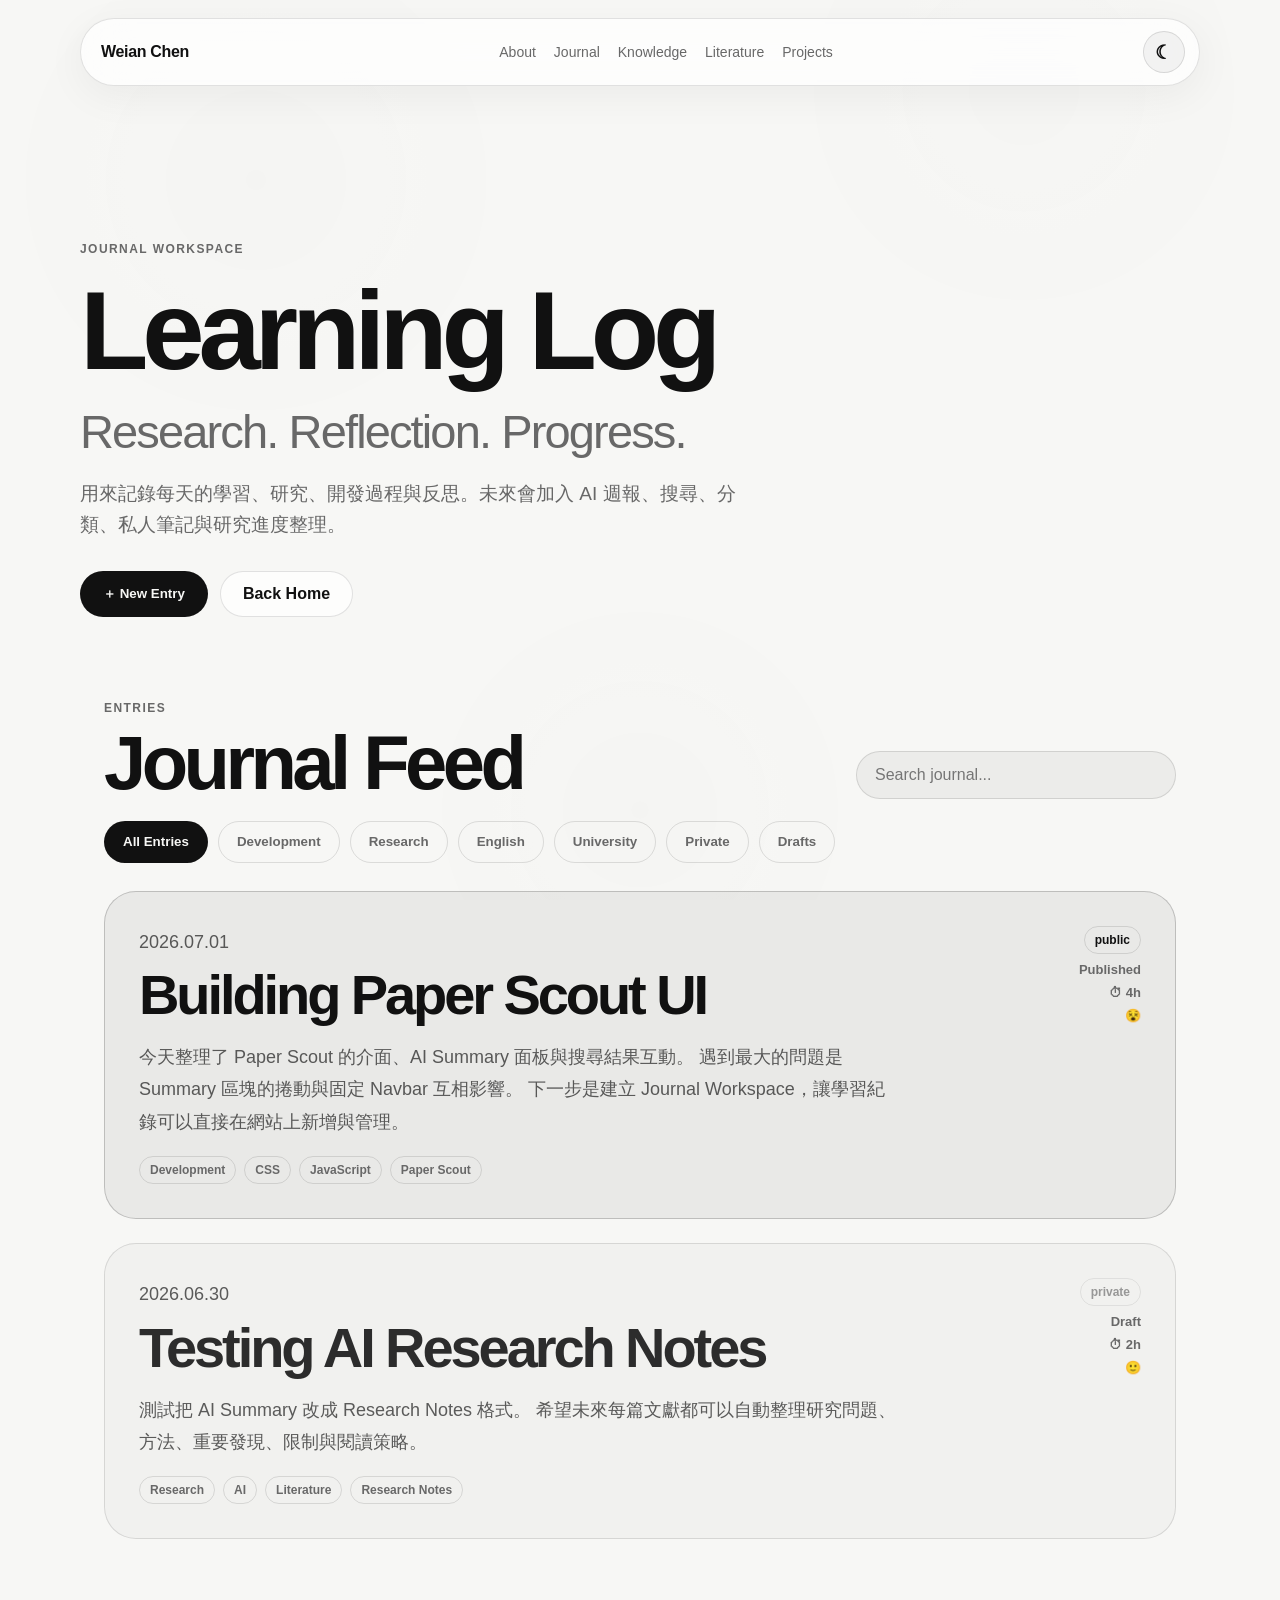
==== commit d0f921a0: "Update journal.html" ====
--- a/journal.html
+++ b/journal.html
@@ -187,9 +187,9 @@
 
     <div class="journal-tags" id="detailMeta"></div>
 
-    <div class="detail-content placeholder" id="detailContent">
-  從上方選一篇 Journal，或按 New Entry 新增一篇。
-</div>
+    <p class="detail-content placeholder" id="detailContent">
+      從上方選一篇 Journal，或按 New Entry 新增一篇。
+    </p>
 
     <div class="journal-detail-images" id="detailImages"></div>
 
--- a/styles.css
+++ b/styles.css
@@ -9162,3 +9162,93 @@
   pointer-events: none !important;
   visibility: hidden !important;
 }
+/* ==========================================================================
+   Journal Modal: diary reading style
+   ========================================================================== */
+
+.journal-detail-modal {
+  background:
+    linear-gradient(180deg, rgba(255, 255, 255, 0.92), rgba(255, 255, 255, 0.82)),
+    var(--surface) !important;
+}
+
+.journal-detail-modal .detail-content {
+  margin-top: 34px !important;
+  max-width: 780px;
+  color: rgba(17, 17, 17, 0.78) !important;
+  font-size: 21px !important;
+  line-height: 1.95 !important;
+  font-weight: 520 !important;
+  letter-spacing: -0.015em;
+}
+
+.journal-detail-modal .detail-content p {
+  margin: 0 0 28px !important;
+}
+
+.journal-detail-modal .detail-content p:last-child {
+  margin-bottom: 0 !important;
+}
+
+.journal-detail-modal h3 {
+  max-width: 780px;
+  line-height: 1.02 !important;
+  letter-spacing: -0.045em !important;
+}
+
+.journal-detail-image-grid {
+  display: grid;
+  grid-template-columns: repeat(auto-fill, minmax(132px, 1fr));
+  gap: 14px;
+  margin: 30px 0 24px;
+  max-width: 780px;
+}
+
+.journal-detail-image {
+  aspect-ratio: 1 / 1;
+  border: 1px solid var(--line);
+  border-radius: 20px;
+  overflow: hidden;
+  padding: 0;
+  background: var(--soft);
+  cursor: pointer;
+}
+
+.journal-detail-image img {
+  width: 100%;
+  height: 100%;
+  object-fit: cover;
+  display: block;
+}
+
+/* Feed 卡片文字也加深一點 */
+.journal-feed-list .journal-entry p {
+  color: rgba(17, 17, 17, 0.68) !important;
+  font-weight: 520;
+}
+
+/* Dark mode */
+:root.dark .journal-detail-modal {
+  background:
+    linear-gradient(180deg, rgba(28, 28, 30, 0.94), rgba(18, 18, 20, 0.88)),
+    var(--surface) !important;
+}
+
+:root.dark .journal-detail-modal .detail-content {
+  color: rgba(245, 245, 247, 0.82) !important;
+}
+
+:root.dark .journal-feed-list .journal-entry p {
+  color: rgba(245, 245, 247, 0.72) !important;
+}
+
+@media (max-width: 760px) {
+  .journal-detail-modal .detail-content {
+    font-size: 17px !important;
+    line-height: 1.85 !important;
+  }
+
+  .journal-detail-image-grid {
+    grid-template-columns: repeat(2, 1fr);
+  }
+}
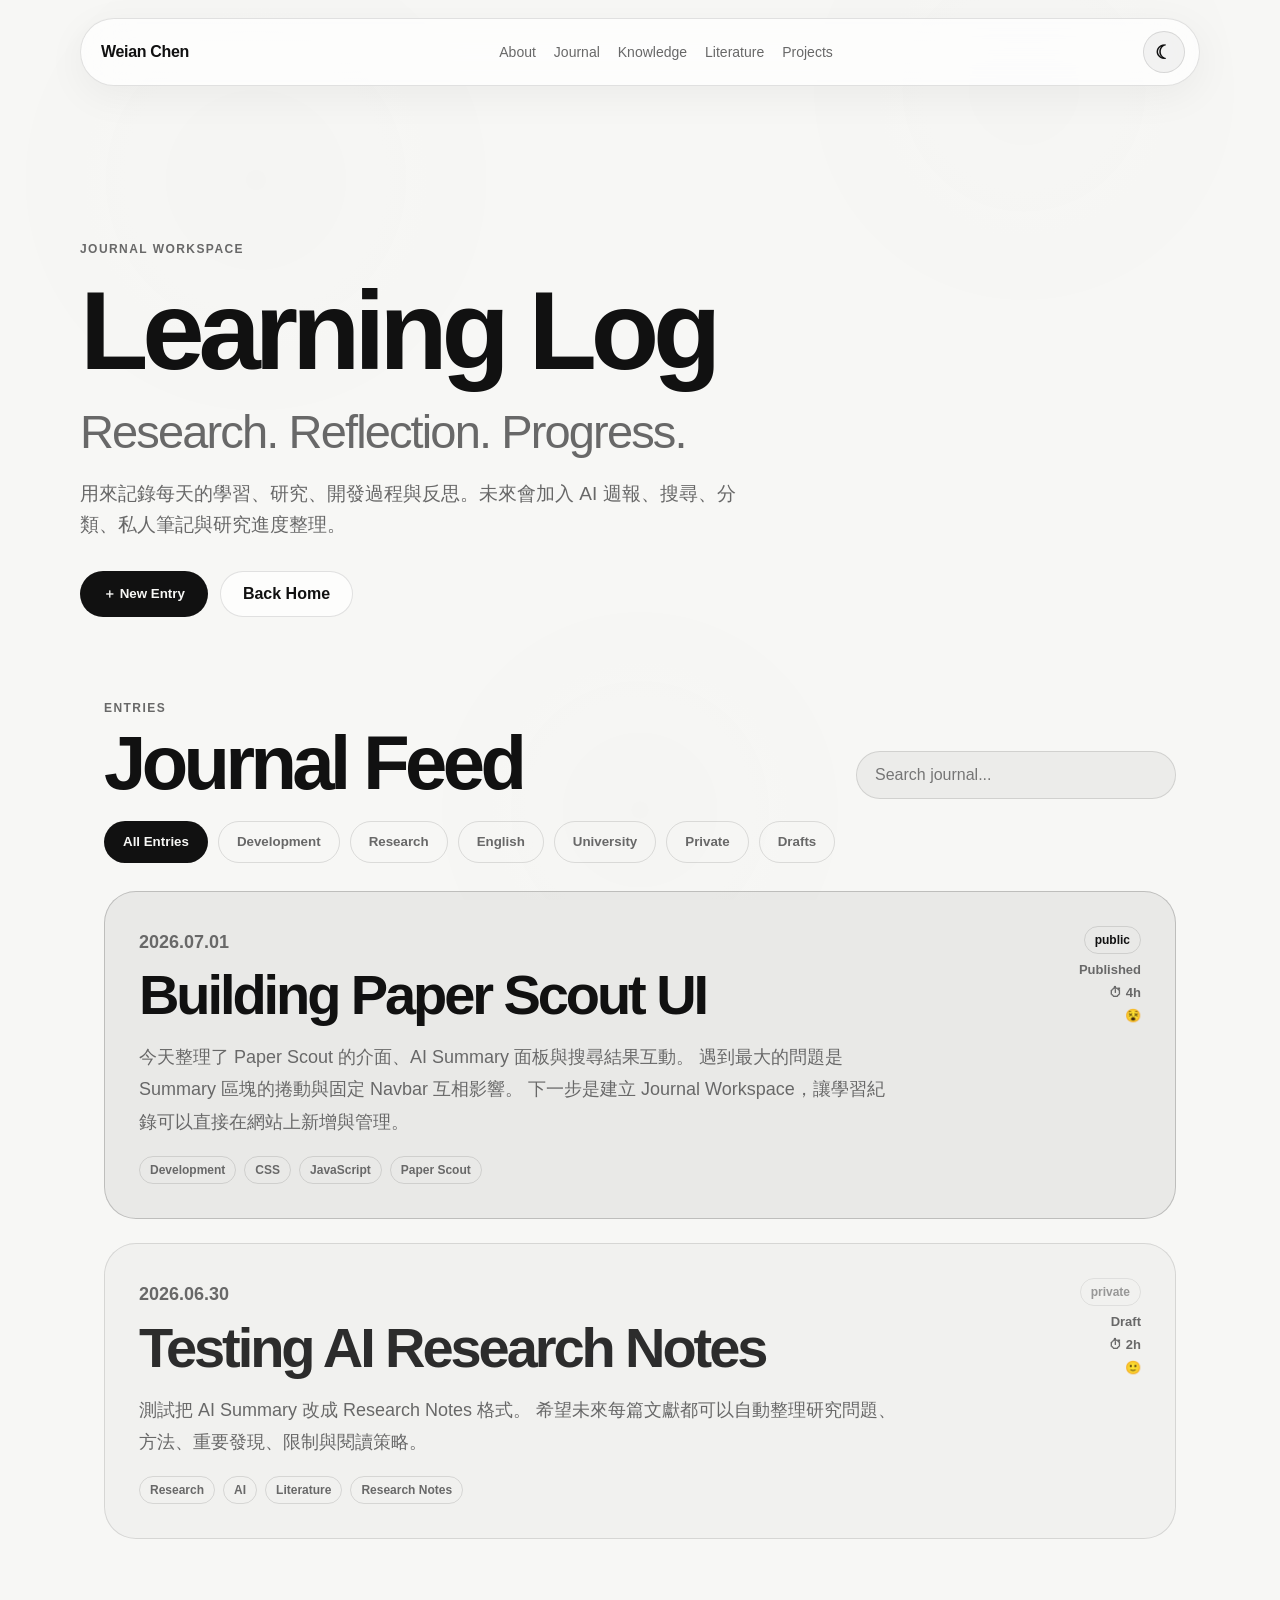
==== commit d7b2e654: "Update journal.html" ====
--- a/journal.html
+++ b/journal.html
@@ -1,221 +1,263 @@
- <!DOCTYPE html>
+<!DOCTYPE html>
 <html lang="zh-Hant">
-<head>
-  <meta charset="UTF-8" />
-  <meta name="viewport" content="width=device-width, initial-scale=1.0" />
-  <title>Journal Workspace｜Weian Chen</title>
-  <meta name="description" content="Weian Chen 的學習紀錄與研究日誌工作區。" />
-  <link rel="stylesheet" href="styles.css" />
-</head>
-
-<body>
-  <div class="grain"></div>
-
+ <head>
+  <meta charset="utf-8"/>
+  <meta content="width=device-width, initial-scale=1.0" name="viewport"/>
+  <title>
+   Journal Workspace｜Weian Chen
+  </title>
+  <meta content="Weian Chen 的學習紀錄與研究日誌工作區。" name="description"/>
+  <link href="styles.css" rel="stylesheet"/>
+ </head>
+ <body>
+  <div class="grain">
+  </div>
   <header class="site-header">
-    <a class="brand" href="index.html#home">Weian Chen</a>
-
-    <nav class="nav">
-      <a href="index.html#about">About</a>
-      <a href="journal.html">Journal</a>
-      <a href="index.html#knowledge">Knowledge</a>
-      <a href="index.html#literature">Literature</a>
-      <a href="index.html#projects">Projects</a>
-    </nav>
-
-    <button class="theme-toggle" id="themeToggle" aria-label="Toggle dark mode">☾</button>
+   <a class="brand" href="index.html#home">
+    Weian Chen
+   </a>
+   <nav class="nav">
+    <a href="index.html#about">
+     About
+    </a>
+    <a href="journal.html">
+     Journal
+    </a>
+    <a href="index.html#knowledge">
+     Knowledge
+    </a>
+    <a href="index.html#literature">
+     Literature
+    </a>
+    <a href="index.html#projects">
+     Projects
+    </a>
+   </nav>
+   <button aria-label="Toggle dark mode" class="theme-toggle" id="themeToggle" type="button">
+    ☾
+   </button>
   </header>
-
-  <main class="journal-workspace" data-journal-app>
-    <section class="journal-hero">
-      <p class="eyebrow">Journal Workspace</p>
-
-      <h1>
-        Learning Log<br />
-        <span>Research. Reflection. Progress.</span>
-      </h1>
-
-      <p>
-        用來記錄每天的學習、研究、開發過程與反思。未來會加入 AI 週報、搜尋、分類、私人筆記與研究進度整理。
+  <main class="journal-workspace" data-journal-app="">
+   <section class="journal-hero">
+    <p class="eyebrow">
+     Journal Workspace
+    </p>
+    <h1>
+     Learning Log
+     <br/>
+     <span>
+      Research. Reflection. Progress.
+     </span>
+    </h1>
+    <p>
+     用來記錄每天的學習、研究、開發過程與反思。未來會加入 AI 週報、搜尋、分類、私人筆記與研究進度整理。
+    </p>
+    <div class="journal-actions">
+     <button class="button primary" id="newEntryBtn" type="button">
+      ＋ New Entry
+     </button>
+     <a class="button ghost" href="index.html">
+      Back Home
+     </a>
+    </div>
+   </section>
+   <section class="journal-editor-preview" id="editor">
+    <p class="tiny">
+     Editor
+    </p>
+    <h2>
+     New Entry
+    </h2>
+    <div class="editor-card">
+     <label class="field-label">
+      Title
+      <input id="entryTitle" placeholder="Building Paper Scout UI" type="text"/>
+     </label>
+     <div class="editor-grid">
+      <label class="field-label">
+       Category
+       <select id="entryCategory">
+        <option>
+         Development
+        </option>
+        <option>
+         Research
+        </option>
+        <option>
+         English
+        </option>
+        <option>
+         German
+        </option>
+        <option>
+         University
+        </option>
+        <option>
+         Life
+        </option>
+       </select>
+      </label>
+      <label class="field-label">
+       Visibility
+       <select id="entryVisibility">
+        <option value="public">
+         Public
+        </option>
+        <option value="private">
+         Private
+        </option>
+        <option value="unlisted">
+         Unlisted
+        </option>
+       </select>
+      </label>
+      <label class="field-label">
+       Mood
+       <select id="entryMood">
+        <option>
+         🙂
+        </option>
+        <option>
+         😄
+        </option>
+        <option>
+         😐
+        </option>
+        <option>
+         😵
+        </option>
+        <option>
+         😭
+        </option>
+        <option>
+         🔥
+        </option>
+       </select>
+      </label>
+      <label class="field-label">
+       Time Spent
+       <input id="entryTime" min="0" placeholder="2.5" step="0.5" type="number"/>
+      </label>
+      <label class="field-label">
+       Date
+       <input id="entryDate" type="date"/>
+      </label>
+     </div>
+     <label class="field-label">
+      Tags
+      <input id="entryTags" placeholder="CSS, AI, Paper Scout" type="text"/>
+     </label>
+     <label class="field-label">
+      Content
+      <textarea id="entryContent" placeholder="今天做了什麼？遇到什麼問題？學到了什麼？下一步是什麼？"></textarea>
+     </label>
+     <div class="journal-image-uploader">
+      <div class="journal-image-uploader-top">
+       <div>
+        <label>
+         Images
+        </label>
+        <p>
+         上傳實驗、筆記或學習紀錄圖片。
+        </p>
+       </div>
+       <button class="journal-image-button" id="entryImageButton" type="button">
+        Add Images
+       </button>
+       <input accept="image/*" hidden="" id="entryImageInput" multiple="" type="file"/>
+      </div>
+      <div class="journal-image-preview" id="entryImagePreview">
+      </div>
+     </div>
+     <div class="editor-actions">
+      <button class="button ghost" id="clearEditorBtn" type="button">
+       Cancel
+      </button>
+      <button class="button ghost" id="saveDraftBtn" type="button">
+       Save Draft
+      </button>
+      <button class="button primary" id="publishEntryBtn" type="button">
+       Publish
+      </button>
+     </div>
+    </div>
+   </section>
+   <section class="journal-feed-section">
+    <div class="journal-feed-toolbar">
+     <div>
+      <p class="tiny">
+       Entries
       </p>
-
-      <div class="journal-actions">
-        <button class="button primary" id="newEntryBtn">＋ New Entry</button>
-        <a href="index.html" class="button ghost">Back Home</a>
-      </div>
-    </section>
-
-    <section class="journal-editor-preview" id="editor">
-      <p class="tiny">Editor</p>
-      <h2>New Entry</h2>
-
-      <div class="editor-card">
-        <label class="field-label">
-          Title
-          <input id="entryTitle" type="text" placeholder="Building Paper Scout UI" />
-        </label>
-
-        <div class="editor-grid">
-          <label class="field-label">
-            Category
-            <select id="entryCategory">
-              <option>Development</option>
-              <option>Research</option>
-              <option>English</option>
-              <option>German</option>
-              <option>University</option>
-              <option>Life</option>
-            </select>
-          </label>
-
-          <label class="field-label">
-            Visibility
-            <select id="entryVisibility">
-              <option value="public">Public</option>
-              <option value="private">Private</option>
-              <option value="unlisted">Unlisted</option>
-            </select>
-          </label>
-
-          <label class="field-label">
-            Mood
-            <select id="entryMood">
-              <option>🙂</option>
-              <option>😄</option>
-              <option>😐</option>
-              <option>😵</option>
-              <option>😭</option>
-              <option>🔥</option>
-            </select>
-          </label>
-
-          <label class="field-label">
-            Time Spent
-            <input id="entryTime" type="number" min="0" step="0.5" placeholder="2.5" />
-          </label>
-
-          <label class="field-label">
-            Date
-            <input id="entryDate" type="date" />
-          </label>
-        </div>
-
-        <label class="field-label">
-          Tags
-          <input id="entryTags" type="text" placeholder="CSS, AI, Paper Scout" />
-        </label>
-
-        <label class="field-label">
-          Content
-          <textarea id="entryContent" placeholder="今天做了什麼？遇到什麼問題？學到了什麼？下一步是什麼？"></textarea>
-        </label>
-
-        <div class="journal-image-uploader">
-          <div class="journal-image-uploader-top">
-            <div>
-              <label>Images</label>
-              <p>上傳實驗、筆記或學習紀錄圖片。</p>
-            </div>
-
-            <button
-              type="button"
-              class="journal-image-button"
-              id="entryImageButton"
-            >
-              Add Images
-            </button>
-
-            <input
-              type="file"
-              id="entryImageInput"
-              accept="image/*"
-              multiple
-              hidden
-            />
-          </div>
-
-          <div class="journal-image-preview" id="entryImagePreview"></div>
-        </div>
-
-        <div class="editor-actions">
-          <button class="button ghost" id="clearEditorBtn">Cancel</button>
-          <button class="button ghost" id="saveDraftBtn">Save Draft</button>
-          <button class="button primary" id="publishEntryBtn">Publish</button>
-        </div>
-      </div>
-    </section>
-
-    <section class="journal-feed-section">
-  <div class="journal-feed-toolbar">
-    <div>
-      <p class="tiny">Entries</p>
-      <h2>Journal Feed</h2>
-    </div>
-
-    <input
-      class="journal-search"
-      id="journalSearch"
-      type="text"
-      placeholder="Search journal..."
-    />
+      <h2>
+       Journal Feed
+      </h2>
+     </div>
+     <input class="journal-search" id="journalSearch" placeholder="Search journal..." type="text"/>
+    </div>
+    <div class="journal-filter-row">
+     <button class="journal-filter active" data-journal-filter="all" type="button">
+      All Entries
+     </button>
+     <button class="journal-filter" data-journal-filter="Development" type="button">
+      Development
+     </button>
+     <button class="journal-filter" data-journal-filter="Research" type="button">
+      Research
+     </button>
+     <button class="journal-filter" data-journal-filter="English" type="button">
+      English
+     </button>
+     <button class="journal-filter" data-journal-filter="University" type="button">
+      University
+     </button>
+     <button class="journal-filter" data-journal-filter="private" type="button">
+      Private
+     </button>
+     <button class="journal-filter" data-journal-filter="draft" type="button">
+      Drafts
+     </button>
+    </div>
+    <div class="journal-feed-list" id="journalEntryList">
+    </div>
+    <div class="journal-detail-backdrop" hidden="" id="journalDetailBackdrop">
+    </div>
+    <article class="journal-detail journal-detail-modal" hidden="" id="journalDetail">
+     <button aria-label="Close journal detail" class="journal-detail-close" id="journalDetailClose" type="button">
+      &times;
+     </button>
+     <p class="journal-date" id="detailDate">
+      Select an entry
+     </p>
+     <h3 id="detailTitle">
+      No journal selected
+     </h3>
+     <div class="journal-tags" id="detailMeta">
+     </div>
+     <div class="detail-content placeholder" id="detailContent">
+      從上方選一篇 Journal，或按 New Entry 新增一篇。
+     </div>
+     <div class="journal-detail-images" id="detailImages">
+     </div>
+     <div class="journal-tags" id="detailTags">
+     </div>
+     <div class="editor-actions detail-actions">
+      <button class="button ghost" id="editEntryBtn" type="button">
+       Edit
+      </button>
+      <button class="button ghost danger" id="deleteEntryBtn" type="button">
+       Delete
+      </button>
+     </div>
+    </article>
+   </section>
+  </main>
+  <div class="journal-lightbox" hidden="" id="journalLightbox">
+   <button aria-label="Close image preview" class="journal-lightbox-close" id="journalLightboxClose" type="button">
+    &times;
+   </button>
+   <img alt="Journal image preview" id="journalLightboxImage"/>
   </div>
-
-  <div class="journal-filter-row">
-    <button class="journal-filter active" data-journal-filter="all">All Entries</button>
-    <button class="journal-filter" data-journal-filter="Development">Development</button>
-    <button class="journal-filter" data-journal-filter="Research">Research</button>
-    <button class="journal-filter" data-journal-filter="English">English</button>
-    <button class="journal-filter" data-journal-filter="University">University</button>
-    <button class="journal-filter" data-journal-filter="private">Private</button>
-    <button class="journal-filter" data-journal-filter="draft">Drafts</button>
-  </div>
-
-  <div class="journal-feed-list" id="journalEntryList"></div>
-
-<div class="journal-detail-backdrop" id="journalDetailBackdrop" hidden></div>
-
-<article class="journal-detail journal-detail-modal" id="journalDetail" hidden>
-  <button
-    type="button"
-    class="journal-detail-close"
-    id="journalDetailClose"
-    aria-label="Close journal detail"
-  >
-    ×
-  </button>
-    <p class="journal-date" id="detailDate">Select an entry</p>
-    <h3 id="detailTitle">No journal selected</h3>
-
-    <div class="journal-tags" id="detailMeta"></div>
-
-    <p class="detail-content placeholder" id="detailContent">
-      從上方選一篇 Journal，或按 New Entry 新增一篇。
-    </p>
-
-    <div class="journal-detail-images" id="detailImages"></div>
-
-    <div class="journal-tags" id="detailTags"></div>
-
-    <div class="editor-actions detail-actions">
-      <button class="button ghost" id="editEntryBtn">Edit</button>
-      <button class="button ghost danger" id="deleteEntryBtn">Delete</button>
-    </div>
-  </article>
-</section>
-  </main>
-
-  <div class="journal-lightbox" id="journalLightbox" hidden>
-    <button
-      type="button"
-      class="journal-lightbox-close"
-      id="journalLightboxClose"
-      aria-label="Close image preview"
-    >
-      ×
-    </button>
-
-    <img id="journalLightboxImage" alt="Journal image preview" />
-  </div>
-
-  <script src="script.js"></script>
-</body>
+  <script src="script.js">
+  </script>
+ </body>
 </html>
--- a/styles.css
+++ b/styles.css
@@ -9162,93 +9162,3 @@
   pointer-events: none !important;
   visibility: hidden !important;
 }
-/* ==========================================================================
-   Journal Modal: diary reading style
-   ========================================================================== */
-
-.journal-detail-modal {
-  background:
-    linear-gradient(180deg, rgba(255, 255, 255, 0.92), rgba(255, 255, 255, 0.82)),
-    var(--surface) !important;
-}
-
-.journal-detail-modal .detail-content {
-  margin-top: 34px !important;
-  max-width: 780px;
-  color: rgba(17, 17, 17, 0.78) !important;
-  font-size: 21px !important;
-  line-height: 1.95 !important;
-  font-weight: 520 !important;
-  letter-spacing: -0.015em;
-}
-
-.journal-detail-modal .detail-content p {
-  margin: 0 0 28px !important;
-}
-
-.journal-detail-modal .detail-content p:last-child {
-  margin-bottom: 0 !important;
-}
-
-.journal-detail-modal h3 {
-  max-width: 780px;
-  line-height: 1.02 !important;
-  letter-spacing: -0.045em !important;
-}
-
-.journal-detail-image-grid {
-  display: grid;
-  grid-template-columns: repeat(auto-fill, minmax(132px, 1fr));
-  gap: 14px;
-  margin: 30px 0 24px;
-  max-width: 780px;
-}
-
-.journal-detail-image {
-  aspect-ratio: 1 / 1;
-  border: 1px solid var(--line);
-  border-radius: 20px;
-  overflow: hidden;
-  padding: 0;
-  background: var(--soft);
-  cursor: pointer;
-}
-
-.journal-detail-image img {
-  width: 100%;
-  height: 100%;
-  object-fit: cover;
-  display: block;
-}
-
-/* Feed 卡片文字也加深一點 */
-.journal-feed-list .journal-entry p {
-  color: rgba(17, 17, 17, 0.68) !important;
-  font-weight: 520;
-}
-
-/* Dark mode */
-:root.dark .journal-detail-modal {
-  background:
-    linear-gradient(180deg, rgba(28, 28, 30, 0.94), rgba(18, 18, 20, 0.88)),
-    var(--surface) !important;
-}
-
-:root.dark .journal-detail-modal .detail-content {
-  color: rgba(245, 245, 247, 0.82) !important;
-}
-
-:root.dark .journal-feed-list .journal-entry p {
-  color: rgba(245, 245, 247, 0.72) !important;
-}
-
-@media (max-width: 760px) {
-  .journal-detail-modal .detail-content {
-    font-size: 17px !important;
-    line-height: 1.85 !important;
-  }
-
-  .journal-detail-image-grid {
-    grid-template-columns: repeat(2, 1fr);
-  }
-}
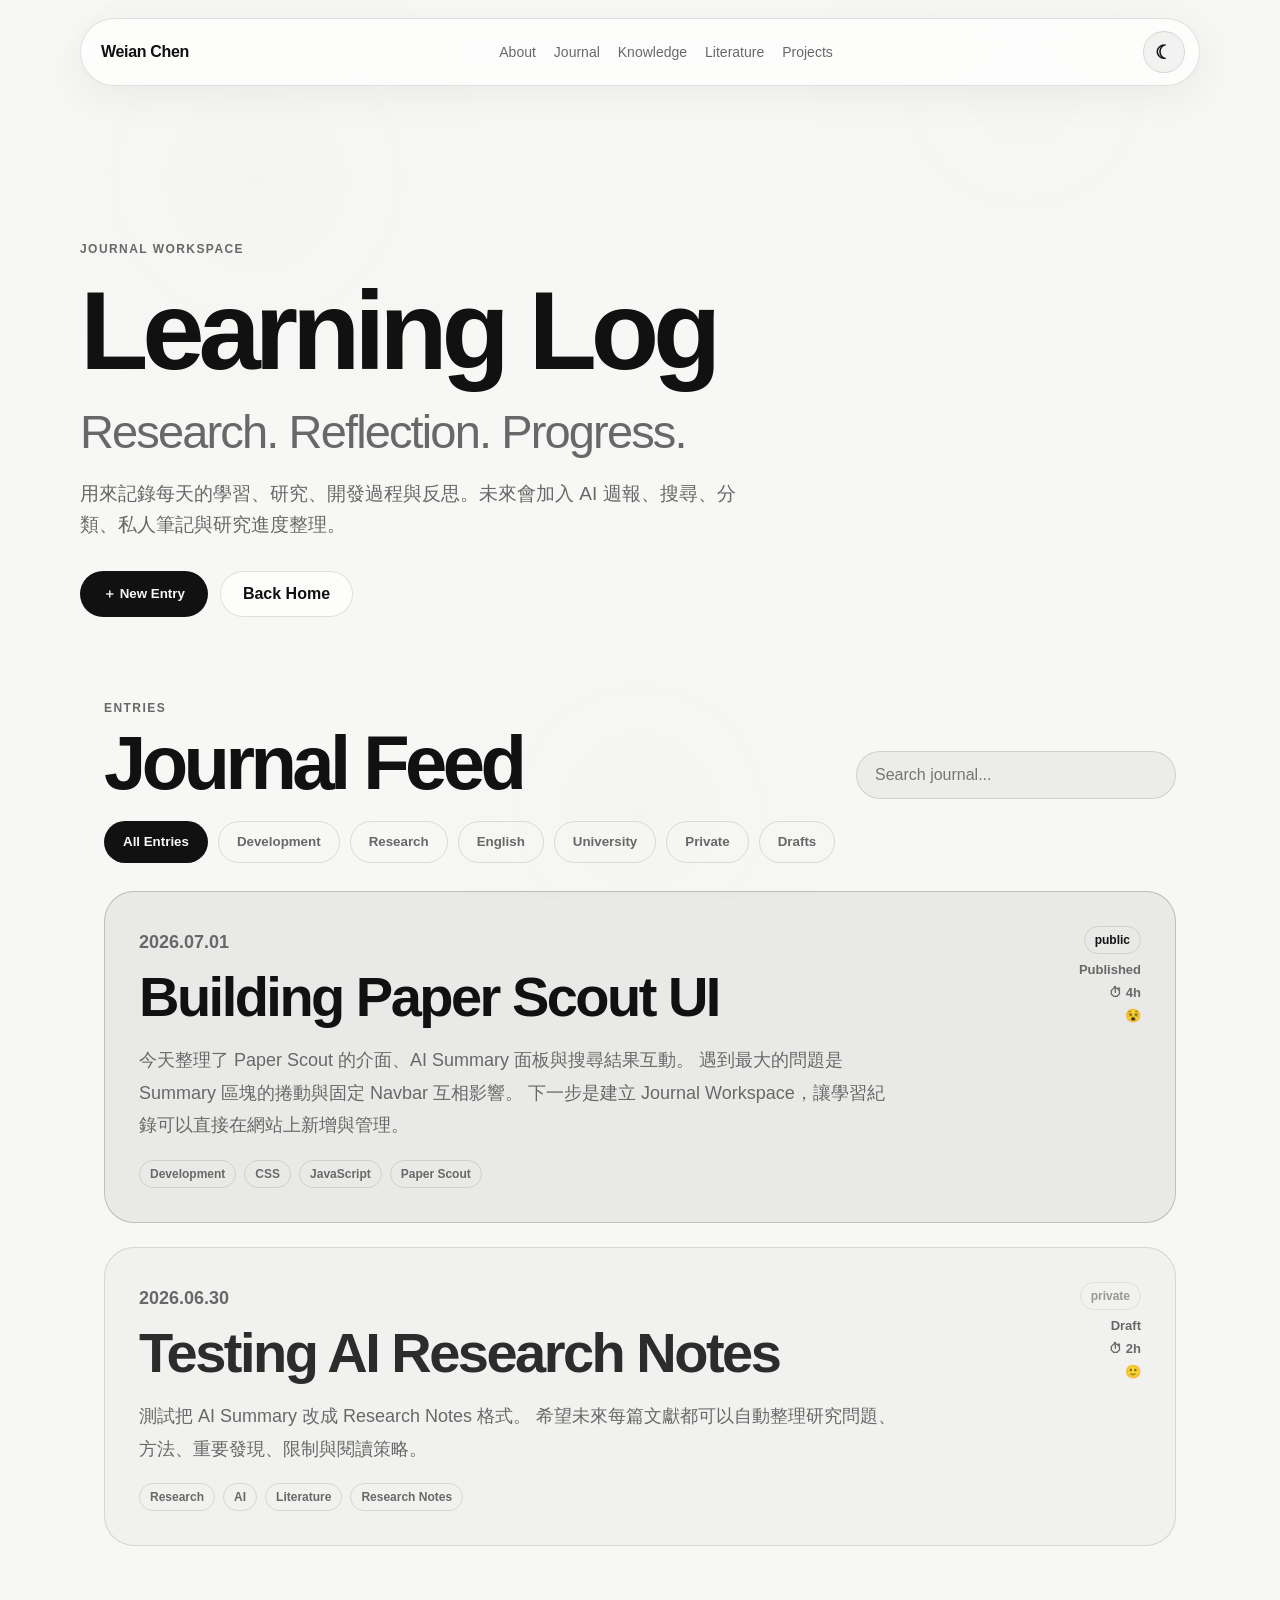
==== commit 7a3c1cb0: "Update journal.html" ====
--- a/journal.html
+++ b/journal.html
@@ -1,263 +1,221 @@
-<!DOCTYPE html>
+ <!DOCTYPE html>
 <html lang="zh-Hant">
- <head>
-  <meta charset="utf-8"/>
-  <meta content="width=device-width, initial-scale=1.0" name="viewport"/>
-  <title>
-   Journal Workspace｜Weian Chen
-  </title>
-  <meta content="Weian Chen 的學習紀錄與研究日誌工作區。" name="description"/>
-  <link href="styles.css" rel="stylesheet"/>
- </head>
- <body>
-  <div class="grain">
+<head>
+  <meta charset="UTF-8" />
+  <meta name="viewport" content="width=device-width, initial-scale=1.0" />
+  <title>Journal Workspace｜Weian Chen</title>
+  <meta name="description" content="Weian Chen 的學習紀錄與研究日誌工作區。" />
+  <link rel="stylesheet" href="styles.css" />
+</head>
+
+<body>
+  <div class="grain"></div>
+
+  <header class="site-header">
+    <a class="brand" href="index.html#home">Weian Chen</a>
+
+    <nav class="nav">
+      <a href="index.html#about">About</a>
+      <a href="journal.html">Journal</a>
+      <a href="index.html#knowledge">Knowledge</a>
+      <a href="index.html#literature">Literature</a>
+      <a href="index.html#projects">Projects</a>
+    </nav>
+
+    <button class="theme-toggle" id="themeToggle" aria-label="Toggle dark mode">☾</button>
+  </header>
+
+  <main class="journal-workspace" data-journal-app>
+    <section class="journal-hero">
+      <p class="eyebrow">Journal Workspace</p>
+
+      <h1>
+        Learning Log<br />
+        <span>Research. Reflection. Progress.</span>
+      </h1>
+
+      <p>
+        用來記錄每天的學習、研究、開發過程與反思。未來會加入 AI 週報、搜尋、分類、私人筆記與研究進度整理。
+      </p>
+
+      <div class="journal-actions">
+        <button class="button primary" id="newEntryBtn">＋ New Entry</button>
+        <a href="index.html" class="button ghost">Back Home</a>
+      </div>
+    </section>
+
+    <section class="journal-editor-preview" id="editor">
+      <p class="tiny">Editor</p>
+      <h2>New Entry</h2>
+
+      <div class="editor-card">
+        <label class="field-label">
+          Title
+          <input id="entryTitle" type="text" placeholder="Building Paper Scout UI" />
+        </label>
+
+        <div class="editor-grid">
+          <label class="field-label">
+            Category
+            <select id="entryCategory">
+              <option>Development</option>
+              <option>Research</option>
+              <option>English</option>
+              <option>German</option>
+              <option>University</option>
+              <option>Life</option>
+            </select>
+          </label>
+
+          <label class="field-label">
+            Visibility
+            <select id="entryVisibility">
+              <option value="public">Public</option>
+              <option value="private">Private</option>
+              <option value="unlisted">Unlisted</option>
+            </select>
+          </label>
+
+          <label class="field-label">
+            Mood
+            <select id="entryMood">
+              <option>🙂</option>
+              <option>😄</option>
+              <option>😐</option>
+              <option>😵</option>
+              <option>😭</option>
+              <option>🔥</option>
+            </select>
+          </label>
+
+          <label class="field-label">
+            Time Spent
+            <input id="entryTime" type="number" min="0" step="0.5" placeholder="2.5" />
+          </label>
+
+          <label class="field-label">
+            Date
+            <input id="entryDate" type="date" />
+          </label>
+        </div>
+
+        <label class="field-label">
+          Tags
+          <input id="entryTags" type="text" placeholder="CSS, AI, Paper Scout" />
+        </label>
+
+        <label class="field-label">
+          Content
+          <textarea id="entryContent" placeholder="今天做了什麼？遇到什麼問題？學到了什麼？下一步是什麼？"></textarea>
+        </label>
+
+        <div class="journal-image-uploader">
+          <div class="journal-image-uploader-top">
+            <div>
+              <label>Images</label>
+              <p>上傳實驗、筆記或學習紀錄圖片。</p>
+            </div>
+
+            <button
+              type="button"
+              class="journal-image-button"
+              id="entryImageButton"
+            >
+              Add Images
+            </button>
+
+            <input
+              type="file"
+              id="entryImageInput"
+              accept="image/*"
+              multiple
+              hidden
+            />
+          </div>
+
+          <div class="journal-image-preview" id="entryImagePreview"></div>
+        </div>
+
+        <div class="editor-actions">
+          <button class="button ghost" id="clearEditorBtn">Cancel</button>
+          <button class="button ghost" id="saveDraftBtn">Save Draft</button>
+          <button class="button primary" id="publishEntryBtn">Publish</button>
+        </div>
+      </div>
+    </section>
+
+    <section class="journal-feed-section">
+  <div class="journal-feed-toolbar">
+    <div>
+      <p class="tiny">Entries</p>
+      <h2>Journal Feed</h2>
+    </div>
+
+    <input
+      class="journal-search"
+      id="journalSearch"
+      type="text"
+      placeholder="Search journal..."
+    />
   </div>
-  <header class="site-header">
-   <a class="brand" href="index.html#home">
-    Weian Chen
-   </a>
-   <nav class="nav">
-    <a href="index.html#about">
-     About
-    </a>
-    <a href="journal.html">
-     Journal
-    </a>
-    <a href="index.html#knowledge">
-     Knowledge
-    </a>
-    <a href="index.html#literature">
-     Literature
-    </a>
-    <a href="index.html#projects">
-     Projects
-    </a>
-   </nav>
-   <button aria-label="Toggle dark mode" class="theme-toggle" id="themeToggle" type="button">
-    ☾
-   </button>
-  </header>
-  <main class="journal-workspace" data-journal-app="">
-   <section class="journal-hero">
-    <p class="eyebrow">
-     Journal Workspace
+
+  <div class="journal-filter-row">
+    <button class="journal-filter active" data-journal-filter="all">All Entries</button>
+    <button class="journal-filter" data-journal-filter="Development">Development</button>
+    <button class="journal-filter" data-journal-filter="Research">Research</button>
+    <button class="journal-filter" data-journal-filter="English">English</button>
+    <button class="journal-filter" data-journal-filter="University">University</button>
+    <button class="journal-filter" data-journal-filter="private">Private</button>
+    <button class="journal-filter" data-journal-filter="draft">Drafts</button>
+  </div>
+
+  <div class="journal-feed-list" id="journalEntryList"></div>
+
+<div class="journal-detail-backdrop" id="journalDetailBackdrop" hidden></div>
+
+<article class="journal-detail journal-detail-modal" id="journalDetail" hidden>
+  <button
+    type="button"
+    class="journal-detail-close"
+    id="journalDetailClose"
+    aria-label="Close journal detail"
+  >
+    ×
+  </button>
+    <p class="journal-date" id="detailDate">Select an entry</p>
+    <h3 id="detailTitle">No journal selected</h3>
+
+    <div class="journal-tags" id="detailMeta"></div>
+
+    <p class="detail-content placeholder" id="detailContent">
+      從上方選一篇 Journal，或按 New Entry 新增一篇。
     </p>
-    <h1>
-     Learning Log
-     <br/>
-     <span>
-      Research. Reflection. Progress.
-     </span>
-    </h1>
-    <p>
-     用來記錄每天的學習、研究、開發過程與反思。未來會加入 AI 週報、搜尋、分類、私人筆記與研究進度整理。
-    </p>
-    <div class="journal-actions">
-     <button class="button primary" id="newEntryBtn" type="button">
-      ＋ New Entry
-     </button>
-     <a class="button ghost" href="index.html">
-      Back Home
-     </a>
+
+    <div class="journal-detail-images" id="detailImages"></div>
+
+    <div class="journal-tags" id="detailTags"></div>
+
+    <div class="editor-actions detail-actions">
+      <button class="button ghost" id="editEntryBtn">Edit</button>
+      <button class="button ghost danger" id="deleteEntryBtn">Delete</button>
     </div>
-   </section>
-   <section class="journal-editor-preview" id="editor">
-    <p class="tiny">
-     Editor
-    </p>
-    <h2>
-     New Entry
-    </h2>
-    <div class="editor-card">
-     <label class="field-label">
-      Title
-      <input id="entryTitle" placeholder="Building Paper Scout UI" type="text"/>
-     </label>
-     <div class="editor-grid">
-      <label class="field-label">
-       Category
-       <select id="entryCategory">
-        <option>
-         Development
-        </option>
-        <option>
-         Research
-        </option>
-        <option>
-         English
-        </option>
-        <option>
-         German
-        </option>
-        <option>
-         University
-        </option>
-        <option>
-         Life
-        </option>
-       </select>
-      </label>
-      <label class="field-label">
-       Visibility
-       <select id="entryVisibility">
-        <option value="public">
-         Public
-        </option>
-        <option value="private">
-         Private
-        </option>
-        <option value="unlisted">
-         Unlisted
-        </option>
-       </select>
-      </label>
-      <label class="field-label">
-       Mood
-       <select id="entryMood">
-        <option>
-         🙂
-        </option>
-        <option>
-         😄
-        </option>
-        <option>
-         😐
-        </option>
-        <option>
-         😵
-        </option>
-        <option>
-         😭
-        </option>
-        <option>
-         🔥
-        </option>
-       </select>
-      </label>
-      <label class="field-label">
-       Time Spent
-       <input id="entryTime" min="0" placeholder="2.5" step="0.5" type="number"/>
-      </label>
-      <label class="field-label">
-       Date
-       <input id="entryDate" type="date"/>
-      </label>
-     </div>
-     <label class="field-label">
-      Tags
-      <input id="entryTags" placeholder="CSS, AI, Paper Scout" type="text"/>
-     </label>
-     <label class="field-label">
-      Content
-      <textarea id="entryContent" placeholder="今天做了什麼？遇到什麼問題？學到了什麼？下一步是什麼？"></textarea>
-     </label>
-     <div class="journal-image-uploader">
-      <div class="journal-image-uploader-top">
-       <div>
-        <label>
-         Images
-        </label>
-        <p>
-         上傳實驗、筆記或學習紀錄圖片。
-        </p>
-       </div>
-       <button class="journal-image-button" id="entryImageButton" type="button">
-        Add Images
-       </button>
-       <input accept="image/*" hidden="" id="entryImageInput" multiple="" type="file"/>
-      </div>
-      <div class="journal-image-preview" id="entryImagePreview">
-      </div>
-     </div>
-     <div class="editor-actions">
-      <button class="button ghost" id="clearEditorBtn" type="button">
-       Cancel
-      </button>
-      <button class="button ghost" id="saveDraftBtn" type="button">
-       Save Draft
-      </button>
-      <button class="button primary" id="publishEntryBtn" type="button">
-       Publish
-      </button>
-     </div>
-    </div>
-   </section>
-   <section class="journal-feed-section">
-    <div class="journal-feed-toolbar">
-     <div>
-      <p class="tiny">
-       Entries
-      </p>
-      <h2>
-       Journal Feed
-      </h2>
-     </div>
-     <input class="journal-search" id="journalSearch" placeholder="Search journal..." type="text"/>
-    </div>
-    <div class="journal-filter-row">
-     <button class="journal-filter active" data-journal-filter="all" type="button">
-      All Entries
-     </button>
-     <button class="journal-filter" data-journal-filter="Development" type="button">
-      Development
-     </button>
-     <button class="journal-filter" data-journal-filter="Research" type="button">
-      Research
-     </button>
-     <button class="journal-filter" data-journal-filter="English" type="button">
-      English
-     </button>
-     <button class="journal-filter" data-journal-filter="University" type="button">
-      University
-     </button>
-     <button class="journal-filter" data-journal-filter="private" type="button">
-      Private
-     </button>
-     <button class="journal-filter" data-journal-filter="draft" type="button">
-      Drafts
-     </button>
-    </div>
-    <div class="journal-feed-list" id="journalEntryList">
-    </div>
-    <div class="journal-detail-backdrop" hidden="" id="journalDetailBackdrop">
-    </div>
-    <article class="journal-detail journal-detail-modal" hidden="" id="journalDetail">
-     <button aria-label="Close journal detail" class="journal-detail-close" id="journalDetailClose" type="button">
-      &times;
-     </button>
-     <p class="journal-date" id="detailDate">
-      Select an entry
-     </p>
-     <h3 id="detailTitle">
-      No journal selected
-     </h3>
-     <div class="journal-tags" id="detailMeta">
-     </div>
-     <div class="detail-content placeholder" id="detailContent">
-      從上方選一篇 Journal，或按 New Entry 新增一篇。
-     </div>
-     <div class="journal-detail-images" id="detailImages">
-     </div>
-     <div class="journal-tags" id="detailTags">
-     </div>
-     <div class="editor-actions detail-actions">
-      <button class="button ghost" id="editEntryBtn" type="button">
-       Edit
-      </button>
-      <button class="button ghost danger" id="deleteEntryBtn" type="button">
-       Delete
-      </button>
-     </div>
-    </article>
-   </section>
+  </article>
+</section>
   </main>
-  <div class="journal-lightbox" hidden="" id="journalLightbox">
-   <button aria-label="Close image preview" class="journal-lightbox-close" id="journalLightboxClose" type="button">
-    &times;
-   </button>
-   <img alt="Journal image preview" id="journalLightboxImage"/>
+
+  <div class="journal-lightbox" id="journalLightbox" hidden>
+    <button
+      type="button"
+      class="journal-lightbox-close"
+      id="journalLightboxClose"
+      aria-label="Close image preview"
+    >
+      ×
+    </button>
+
+    <img id="journalLightboxImage" alt="Journal image preview" />
   </div>
-  <script src="script.js">
-  </script>
- </body>
+
+  <script src="script.js"></script>
+</body>
 </html>
--- a/styles.css
+++ b/styles.css
@@ -1919,18 +1919,18 @@
 
 /* Journal Fix: spacing + fixed filters */
 
-/* New Entry 跟 Journal 拉開距離 */
+/* New Entry è· Journal æéè·é¢ */
 .journal-editor-preview {
   margin-bottom: 52px !important;
 }
 
-/* Journal 整個區塊不要貼太緊 */
+/* Journal æ´ååå¡ä¸è¦è²¼å¤ªç· */
 .journal-shell {
   margin-top: 18px !important;
   align-items: start;
 }
 
-/* 左邊 Filters 固定在畫面上 */
+/* å·¦é Filters åºå®å¨ç«é¢ä¸ */
 .journal-sidebar {
   position: fixed !important;
   top: 118px !important;
@@ -1941,12 +1941,13 @@
   z-index: 5;
 }
 
-/* 因為 filter 變 fixed，右邊內容要留出左側空間 */
+/* å çº filter è® fixedï¼å³éå+§å®¹è¦çåºå·¦å´ç©ºé */
 .journal-main {
   margin-left: 260px !important;
 }
 
-/* hover 時上面黑線不要被裁掉 */
+/* hover æä¸é¢é»ç·ä¸è¦è¢«è£æ */
 .journal-entry-list {
   padding: 10px 10px 22px 4px !important;
 }
@@ -1955,7 +1956,7 @@
   transform: translateY(-2px) !important;
 }
 
-/* iPad / 手機不要 fixed，不然會擠爆 */
+/* iPad / ææ©ä¸è¦ fixedï¼ä¸ç¶ææ ç */
 @media (max-width: 880px) {
   .journal-sidebar {
     position: static !important;
@@ -2028,13 +2029,14 @@
 
 /* Journal Fix: align cards + loosen title spacing */
 
-/* 讓 Journal 標題不要黏在一起 */
+/* è® Journal æ¨é¡ä¸è¦é»å¨ä¸èµ· */
 .journal-toolbar h2 {
   letter-spacing: -0.035em !important;
   line-height: 0.95 !important;
 }
 
-/* 左右內容卡片頂端切齊 */
+/* å·¦å³å+§å®¹å¡çé ç«¯åé½ */
 .journal-entry-list {
   padding-top: 0 !important;
 }
@@ -2043,26 +2045,29 @@
   margin-top: 0 !important;
 }
 
-/* 但保留左右跟底部空間，避免 hover 被裁 */
+/* ä½ä¿çå·¦å³è·åºé¨ç©ºéï¼é¿å+ hover è¢«è£ */
 .journal-entry-list {
   padding-right: 10px !important;
   padding-bottom: 22px !important;
   padding-left: 4px !important;
 }
 
-/* 卡片 hover 不要往上浮太多，不然又會吃到線 */
+/* å¡ç hover ä¸è¦å¾ä¸æµ®å¤ªå¤ï¼ä¸ç¶åæåå°ç· */
 .journal-entry:hover {
   transform: translateY(-1px) !important;
 }
 
 /* Journal Fix: no vertical hover clipping */
 
-/* 左右兩邊一起往下，留出呼吸感 */
+/* å·¦å³å+©éä¸èµ·å¾ä¸ï¼çåºå¼å¸æ */
 .journal-layout {
   padding-top: 14px !important;
 }
 
-/* 左邊列表本身也留一點空間，避免上緣被裁 */
+/* å·¦éåè¡¨æ¬èº«ä¹çä¸é»ç©ºéï¼é¿å+ä¸ç·£è¢«è£ */
 .journal-entry-list {
   padding-top: 10px !important;
   padding-right: 10px !important;
@@ -2070,12 +2075,12 @@
   padding-left: 4px !important;
 }
 
-/* 右邊詳細卡片也一起下移，跟左邊切齊 */
+/* å³éè©³ç´°å¡çä¹ä¸èµ·ä¸ç§»ï¼è·å·¦éåé½ */
 .journal-detail {
   margin-top: 10px !important;
 }
 
-/* 拔掉上下浮動 */
+/* ææä¸ä¸æµ®å */
 .journal-entry,
 .journal-entry:hover,
 .journal-card,
@@ -2083,7 +2088,7 @@
   transform: none !important;
 }
 
-/* hover 改成邊框＋陰影，不再移動 */
+/* hover æ¹æéæ¡ï¼é°å½±ï¼ä¸åç§»å */
 .journal-entry:hover {
   border-color: var(--text) !important;
   box-shadow: 0 18px 42px rgba(0, 0, 0, 0.08) !important;
@@ -2110,13 +2115,13 @@
   align-items: center !important;
 }
 
-/* 修 Time Spent number input 看起來太高的問題 */
+/* ä¿® Time Spent number input çèµ·ä¾å¤ªé«çåé¡ */
 .editor-card input[type="number"] {
   line-height: 58px !important;
   appearance: textfield;
 }
 
-/* Chrome / Safari 的 number 上下箭頭不要把高度撐歪 */
+/* Chrome / Safari ç number ä¸ä¸ç®­é ­ä¸è¦æé«åº¦ææ­ª */
 .editor-card input[type="number"]::-webkit-outer-spin-button,
 .editor-card input[type="number"]::-webkit-inner-spin-button {
   margin: 0;
@@ -2124,20 +2129,20 @@
 
 /* Journal Fix: softer active selected card */
 
-/* 不要讓目前選中的 journal 出現粗黑框 */
+/* ä¸è¦è®ç®åé¸ä¸­ç journal åºç¾ç²é»æ¡ */
 .journal-entry.active {
   border-color: var(--line) !important;
   background: rgba(17, 17, 17, 0.045) !important;
   box-shadow: inset 0 0 0 1px rgba(17, 17, 17, 0.04) !important;
 }
 
-/* hover 的時候也不要變黑框 */
+/* hover çæåä¹ä¸è¦è®é»æ¡ */
 .journal-entry:hover {
   border-color: rgba(17, 17, 17, 0.18) !important;
   background: rgba(17, 17, 17, 0.055) !important;
 }
 
-/* dark mode 對應 */
+/* dark mode å°æ */
 :root.dark .journal-entry.active {
   border-color: var(--line) !important;
   background: rgba(255, 255, 255, 0.075) !important;
@@ -2242,12 +2247,14 @@
 
 /* Journal Interaction: clean Apple / Notion style */
 
-/* 先把之前那條左側 accent bar 關掉 */
+/* å+æä¹åé£æ¢å·¦å´ accent bar éæ */
 .journal-entry::before {
   display: none !important;
 }
 
-/* 基本狀態 */
+/* åºæ¬çæ+ */
 .journal-entry {
   transform: none !important;
   cursor: pointer;
@@ -2260,7 +2267,7 @@
     box-shadow 0.18s ease;
 }
 
-/* 標題、tag 也加一點互動 */
+/* æ¨é¡ãtag ä¹å ä¸é»äºå */
 .journal-entry h3 {
   color: var(--text);
   opacity: 0.88;
@@ -2275,7 +2282,7 @@
     background-color 0.18s ease;
 }
 
-/* Hover：只加一點點層次，不浮起來 */
+/* Hoverï¼åªå ä¸é»é»å±¤æ¬¡ï¼ä¸æµ®èµ·ä¾ */
 .journal-entry:hover {
   transform: none !important;
   background: rgba(17, 17, 17, 0.04) !important;
@@ -2293,7 +2300,7 @@
   color: var(--text) !important;
 }
 
-/* Active：目前選到的文章，只比 hover 再明顯一點點 */
+/* Activeï¼ç®åé¸å°çæç« ï¼åªæ¯ hover åæé¡¯ä¸é»é» */
 .journal-entry.active {
   transform: none !important;
   background: rgba(17, 17, 17, 0.055) !important;
@@ -2346,7 +2353,7 @@
     box-shadow 0.28s ease !important;
 }
 
-/* 預設收起 */
+/* é è¨­æ¶èµ· */
 .journal-workspace:not(.editor-open) .journal-editor-preview {
   max-height: 0 !important;
   opacity: 0 !important;
@@ -2360,7 +2367,8 @@
   pointer-events: none !important;
 }
 
-/* 展開狀態 */
+/* å±éçæ+ */
 .journal-workspace.editor-open .journal-editor-preview {
   max-height: 1200px !important;
   opacity: 1 !important;
@@ -2369,7 +2377,7 @@
   margin-bottom: 76px !important;
 }
 
-/* Editor 裡面進場更漂亮 */
+/* Editor è£¡é¢é²å ´æ´æ¼äº® */
 .journal-workspace.editor-open .editor-card {
   animation: editorCardIn 0.42s cubic-bezier(0.22, 1, 0.36, 1);
 }
@@ -2386,7 +2394,7 @@
   }
 }
 
-/* Editor 欄位 focus 質感 */
+/* Editor æ¬ä½ focus è³ªæ */
 .editor-card input:focus,
 .editor-card select:focus,
 .editor-card textarea:focus,
@@ -2406,7 +2414,7 @@
   box-shadow: 0 0 0 4px rgba(255, 255, 255, 0.06) !important;
 }
 
-/* Toast 小提示 */
+/* Toast å°æç¤º */
 .journal-toast {
   position: fixed;
   left: 50%;
@@ -2517,7 +2525,7 @@
 
 /* AI Summary v2: compact search + centered empty state */
 
-/* Generate Summary 按鈕改成小小搜尋膠囊 */
+/* Generate Summary æéæ¹æå°å°æå°è å */
 #summaryButton {
   width: min(520px, 100%) !important;
   height: 54px !important;
@@ -2550,7 +2558,7 @@
   transform: scale(0.985);
 }
 
-/* AI Summary 外框不要太巨大 */
+/* AI Summary å¤æ¡ä¸è¦å¤ªå·¨å¤§ */
 .summary-output {
   height: auto !important;
   min-height: 280px !important;
@@ -2558,12 +2566,12 @@
   overflow: hidden !important;
 }
 
-/* 標題列 */
+/* æ¨é¡å */
 .summary-output .output-title {
   padding: 20px 30px 14px !important;
 }
 
-/* placeholder 置中 */
+/* placeholder ç½®ä¸­ */
 .summary-output > .placeholder {
   min-height: 230px !important;
   margin: 0 !important;
@@ -2579,7 +2587,7 @@
   line-height: 1.5 !important;
 }
 
-/* Loading 也置中，但不要撐太高 */
+/* Loading ä¹ç½®ä¸­ï¼ä½ä¸è¦æå¤ªé« */
 .summary-output .ai-thinking {
   min-height: 280px !important;
   padding: 0 30px !important;
@@ -2593,7 +2601,8 @@
   border-radius: 0 !important;
 }
 
-/* Loading 內容變成小卡片 */
+/* Loading å+§å®¹è®æå°å¡ç */
 .summary-output .ai-thinking > div {
   padding: 22px 26px;
   border: 1px solid var(--line);
@@ -2606,12 +2615,15 @@
   background: rgba(255, 255, 255, 0.055);
 }
 
-/* 左邊點點不要跑太遠 */
+/* å·¦éé»é»ä¸è¦è·å¤ªé  */
 .summary-output .thinking-dot {
   margin-right: 4px;
 }
 
-/* 摘要結果內容：內容少就短，內容多才滑 */
+/* æè¦çµæå+§å®¹ï¼å+§å®¹å°å°±ç­ï¼å+§å®¹å¤ææ» */
 .summary-output .ai-summary,
 .summary-output .error-detail {
   max-height: 70vh !important;
@@ -2619,7 +2631,8 @@
   padding: 24px 30px 34px !important;
 }
 
-/* 移除舊的底部超大空白 */
+/* ç§»é¤èçåºé¨è¶+å¤§ç©ºç½ */
 .summary-output .ai-summary::after,
 .summary-output .error-detail::after {
   display: none !important;
@@ -2631,7 +2644,7 @@
   margin-bottom: 0 !important;
 }
 
-/* 手機 / iPad */
+/* ææ© / iPad */
 @media (max-width: 760px) {
   #summaryButton {
     width: 100% !important;
@@ -2886,7 +2899,7 @@
   margin-bottom: 0 !important;
 }
 
-/* placeholder 置中 */
+/* placeholder ç½®ä¸­ */
 .summary-output > .placeholder,
 .summary-output .placeholder {
   min-height: 180px !important;
@@ -2897,7 +2910,7 @@
   text-align: center !important;
 }
 
-/* loading 不要撐爆 */
+/* loading ä¸è¦æç */
 .summary-output .ai-thinking {
   width: fit-content !important;
   max-width: min(520px, calc(100% - 48px)) !important;
@@ -3095,23 +3108,24 @@
 margin-bottom: 0 !important; 
 }
 
-/* 讓外框不要把最後一行裁掉 */ 
+/* è®å¤æ¡ä¸è¦ææå¾ä¸è¡è£æ */ 
 .summary-output[data-state="result"] { 
 overflow: visible !important; 
 }
 
 .your-summary-container {
-  /* 刪除或註解掉原本的 height: 400px; 這種寫法 */
+  /* åªé¤æè¨»è§£æåæ¬ç height: 400px; éç¨®å¯«æ³ */
   
-  height: auto;        /* 讓高度隨內容自動伸縮 */
-  min-height: 200px;   /* 設定一個保底的最小高度 */
+  height: auto;        /* è®é«åº¦é¨å+§å®¹èªåä¼¸ç¸® */
+  min-height: 200px;   /* è¨­å®ä¸åä¿åºçæå°é«åº¦ */
 }
 
 /*  
 Paper Scout Search History Drawer 
  */
 
-/* Header 右側：OpenAlex 說明 + History 按鈕 */ 
+/* Header å³å´ï¼OpenAlex èªªæ + History æé */ 
 .paper-search-actions { 
 display: flex; 
 align-items: flex-start; 
@@ -3152,7 +3166,7 @@
 transform: scale(0.96); 
 }
 
-/* 背景遮罩 */ 
+/* èæ¯é®ç½© */ 
 .history-backdrop { 
 position: fixed; 
 inset: 0; 
@@ -3175,7 +3189,7 @@
 display: none !important; 
 }
 
-/* 右側抽屜 */ 
+/* å³å´æ½å± */ 
 .history-drawer { 
 position: fixed; 
 top: 0; 
@@ -3254,7 +3268,7 @@
 flex: 1; 
 }
 
-/* 沒有歷史紀錄時 */ 
+/* æ²ææ­·å²ç´éæ */ 
 .history-empty { 
 min-height: 220px; 
 border: 1px dashed var(--line); 
@@ -3280,7 +3294,7 @@
 line-height: 1.55; 
 }
 
-/* JS 之後會生成的每一筆紀錄 */ 
+/* JS ä¹å¾æçæçæ¯ä¸ç­ç´é */ 
 .history-item { 
 width: 100%; 
 text-align: left; 
@@ -3417,7 +3431,7 @@
 max-width: none !important; 
 }
 
-/* 手機 / 窄畫面 */ 
+/* ææ© / çªç«é¢ */ 
 @media (max-width: 760px) { 
 .paper-title-row { 
 align-items: flex-start !important; 
@@ -3437,24 +3451,27 @@
 }
 
 /* ===================================================
-   💡 修正切換模式時文字閃爍與鈍點的覆蓋規則
+   ð¡ ä¿®æ­£åææ¨¡å¼ææå­éçèéé»çè¦èè¦å
    =================================================== */
 html.theme-changing *,
 html.theme-changing *::before,
 html.theme-changing *::after {
-  /* 強制將轉場時間縮短至 0.35s，與 body 完美同步，並抹除原本 !important 造成的延遲 */
+  /* å¼·å¶å°è½å ´æéç¸®ç­è³ 0.35sï¼è body å®ç¾åæ­¥ï¼ä¸¦æ¹é¤åæ¬ !important é æçå»¶é² */
   transition:
     background 0.35s cubic-bezier(0.22, 1, 0.36, 1) !important;
   transition-property: background, background-color, color, border-color, box-shadow, opacity, transform !important;
 }
 
-/* ===== 終極修正版：完美處理所有色階，消滅切換頓點 ===== */
+/* ===== çµæ¥µä¿®æ­£çï¼å®ç¾èçææè²éï¼æ¶æ»+åæé é» ===== */
 html.theme-changing *,
 html.theme-changing *::before,
 html.theme-changing *::after {
   /* 
-     關鍵 1：只過渡顏色，拿掉容易衝突的 background（只留 background-color）與 transform。
-     關鍵 2：時間設定為 0.4s。這能確保動畫在 JS 定時器移除類別前就「提早優雅地走完」，絕對不會再發生被強制腰斬的跳動感！
+     ééµ 1ï¼åªéæ¸¡é¡è²ï¼æ¿æå®¹æè¡çªç backgroundï¼åªç background-colorï¼è transformã
+     ééµ 2ï¼æéè¨­å®çº 0.4sãéè½ç¢ºä¿åç«å¨ JS å®æå¨ç§»é¤é¡å¥åå°±ãææ©åªé+å°èµ°å®ãï¼çµå°ä¸æåç¼çè¢«å¼·å¶è+°æ¬çè·³åæï¼
   */
   transition:
     background-color 0.4s ease,
@@ -3468,7 +3485,8 @@
 }
 
 /* ===================================================
-   ⏳ 嘗試方案：將全域變色時間拉長至 0.75s 覆蓋測試
+   â³ åè©¦æ¹æ¡ï¼å°å+¨åè®è²æéæé·è³ 0.75s è¦èæ¸¬è©¦
    =================================================== */
 html.theme-changing *,
 html.theme-changing *::before,
@@ -3481,15 +3499,18 @@
 }
 
 /* ===================================================
-   🎯 終極對齊：精準匹配 JavaScript 的 450ms 計時器
+   ð¯ çµæ¥µå°é½ï¼ç²¾æºå¹é+ JavaScript ç 450ms è¨æå¨
    =================================================== */
 html.theme-changing *,
 html.theme-changing *::before,
 html.theme-changing *::after {
   /* 
-     將轉場時間定為 0.42s，確保在 JS 執行完 450ms 移除類別前，
-     全域所有色階的文字、背景、卡片陰影就已經優雅地「提早走完動畫」。
-     這能 100% 消除半路被強行斷句、跳色的鈍感！
+     å°è½å ´æéå®çº 0.42sï¼ç¢ºä¿å¨ JS å·è¡å® 450ms ç§»é¤é¡å¥åï¼
+     å+¨åææè²éçæå­ãèæ¯ãå¡çé°å½±å°±å·²ç¶åªé+å°ãææ©èµ°å®åç«ãã
+     éè½ 100% æ¶é¤åè·¯è¢«å¼·è¡æ·å¥ãè·³è²çéæï¼
   ```css
   */
   transition:
@@ -3500,7 +3521,8 @@
 }
 
 /* ===================================================
-   🌗 黑色變白字（切換至深色模式）的光學卡頓補償
+   ð é»è²è®ç½å­ï¼åæè³æ·±è²æ¨¡å¼ï¼çå+å­¸å¡é è£å
    =================================================== */
 :root.dark html.theme-changing h1,
 :root.dark html.theme-changing h2,
@@ -3508,18 +3530,20 @@
 :root.dark html.theme-changing p,
 :root.dark html.theme-changing span {
   /* 
-     當「切換至深色模式（文字由黑變白）」時，
-     將大標題與主要文字的 color 轉場時間單獨微調拉長到 0.45s 滿格。
-     這樣可以完美吻合 JS 拔掉 class 的最後一幀，消滅黑變白時的光學拉扯感！
+     ç¶ãåæè³æ·±è²æ¨¡å¼ï¼æå­ç±é»è®ç½ï¼ãæï¼
+     å°å¤§æ¨é¡èä¸»è¦æå­ç color è½å ´æéå®ç¨å¾®èª¿æé·å° 0.45s æ»¿æ ¼ã
+     éæ¨£å¯ä»¥å®ç¾å»å JS ææ class çæå¾ä¸å¹ï¼æ¶æ»+é»è®ç½æçå+å­¸ææ¯æï¼
   */
   transition-duration: 0.45s !important;
-  transition-timing-function: cubic-bezier(0.25, 1, 0.5, 1) !important; /* 更柔和的減速曲線 */
+  transition-timing-function: cubic-bezier(0.25, 1, 0.5, 1) !important; /* æ´æåçæ¸éæ²ç· */
 }
 /* ===================================================
-   🏆 終極完美對稱流：徹底解決雙向切換（含深色切回淺色）的卡頓
+   ð çµæ¥µå®ç¾å°ç¨±æµï¼å¾¹åºè§£æ±ºéååæï¼å«æ·±è²ååæ·ºè²ï¼çå¡é 
    =================================================== */
 
-/* 1. 基礎設定：同時支援 body 的 background 縮寫與子屬性，防止屬性中斷 */
+/* 1. åºç¤è¨­å®ï¼åææ¯æ´ body ç background ç¸®å¯«èå­å±¬æ§ï¼é²æ­¢å±¬æ§ä¸­æ· */
 html.theme-changing,
 html.theme-changing *,
 html.theme-changing *::before,
@@ -3528,44 +3552,54 @@
   transition-timing-function: cubic-bezier(0.22, 1, 0.36, 1) !important;
 }
 
-/* 2. ☀️ 淺色 ➡️ 🌙 深色（文字由黑變白）：維持 0.42s 提早優雅收尾 */
+/* 2. âï¸ æ·ºè² â¡ï¸ ð æ·±è²ï¼æå­ç±é»è®ç½ï¼ï¼ç¶­æ 0.42s ææ©åªé+æ¶å°¾ */
 html.theme-changing.dark,
 html.theme-changing.dark * {
   transition-duration: 0.42s !important;
 }
 
-/* 3. 🌙 深色 ➡️ ☀️ 淺色（文字由白變黑）：卡頓的真正元兇
-   這裡將時間拉滿到 0.45s 完美吃滿 JS 的計時器，並鎖定字體平滑度，防止最後一幀像素跳動 */
+/* 3. ð æ·±è² â¡ï¸ âï¸ æ·ºè²ï¼æå­ç±ç½è®é»ï¼ï¼å¡é ççæ­£å+å+
+   éè£¡å°æéææ»¿å° 0.45s å®ç¾åæ»¿ JS çè¨æå¨ï¼ä¸¦éå®å­é«å¹³æ»åº¦ï¼é²æ­¢æå¾ä¸å¹åç´ è·³å */
 html.theme-changing:not(.dark),
 html.theme-changing:not(.dark) * {
   transition-duration: 0.45s !important;
-  /* ✨ 核心關鍵：強制瀏覽器在轉場期間維持相同的文字渲染模式，消滅切回淺色時的微小抖動 */
+  /* â¨ æ ¸å¿ééµï¼å¼·å¶çè¦½å¨å¨è½å ´æéç¶­æç¸åçæå­æ¸²ææ¨¡å¼ï¼æ¶æ»+ååæ·ºè²æçå¾®å°æå */
   -webkit-font-smoothing: antialiased !important;
   -moz-osx-font-smoothing: grayscale !important;
 }
 /* ===================================================
-   💎 終極完美微調：排除非原生漸變屬性 ＋ 完美停靠
+   ð çµæ¥µå®ç¾å¾®èª¿ï¼æé¤éåçæ¼¸è®å±¬æ§ ï¼ å®ç¾åé 
    =================================================== */
 html.theme-changing,
 html.theme-changing *,
 html.theme-changing *::before,
 html.theme-changing *::after {
-  /* 💡 核心修正 1：徹底移除 'background' 縮寫，嚴格唯獨保留 'background-color'。
-     這能阻止瀏覽器去瞎計算 linear-gradient，直接解放 GPU 渲染壓力！ */
+  /* ð¡ æ ¸å¿ä¿®æ­£ 1ï¼å¾¹åºç§»é¤ 'background' ç¸®å¯«ï¼å´æ ¼å¯ç¨ä¿ç 'background-color'ã
+     éè½é»æ­¢çè¦½å¨å»çè¨ç® linear-gradientï¼ç´æ¥è§£æ¾ GPU æ¸²æå£åï¼ */
   transition-property: background-color, color, border-color, opacity !important;
   
-  /* 💡 核心修正 2：時間安全縮短至 0.38s。
-     讓變色動畫在 380 毫秒時就完全「原地靜止」，比 JS 的 450ms 提早走完，
-     留出 70 毫秒的絕對安全停泊期，JS 怎麼拔 class 都不會再引起畫面跳動。 */
+  /* ð¡ æ ¸å¿ä¿®æ­£ 2ï¼æéå®å+¨ç¸®ç­è³ 0.38sã
+     è®è®è²åç«å¨ 380 æ¯«ç§æå°±å®å+¨ãåå°éæ­¢ãï¼æ¯ JS ç 450ms ææ©èµ°å®ï¼
+     çåº 70 æ¯«ç§ççµå°å®å+¨åæ³æï¼JS æéº¼æ class é½ä¸æåå¼èµ·ç«é¢è·³åã */
   transition-duration: 0.38s !important;
   
-  /* 💡 核心修正 3：改用標準的 ease-in-out（平滑淡入淡出）。
-     確保動畫在前後兩端都能完美減速歸零，徹底融化兩端切換的微小生硬感。 */
+  /* ð¡ æ ¸å¿ä¿®æ­£ 3ï¼æ¹ç¨æ¨æºç ease-in-outï¼å¹³æ»æ·¡å+¥æ·¡åºï¼ã
+     ç¢ºä¿åç«å¨åå¾å+©ç«¯é½è½å®ç¾æ¸éæ­¸é¶ï¼å¾¹åºèåå+©ç«¯åæçå¾®å°çç¡¬æã */
   transition-timing-function: ease-in-out !important;
 }
 
 /* ==========================================================================
-   AI Summary → Journal Bridge
+   AI Summary â Journal Bridge
    ========================================================================== */
 
 .summary-journal-actions {
@@ -3691,7 +3725,8 @@
   padding: 0 22px;
 }
 
-/* 避免舊的大名字樣式影響新版 hero */
+/* é¿å+èçå¤§åå­æ¨£å¼å½±é¿æ°ç hero */
 .hero h1.hero-flow-title {
   text-shadow: none;
 }
@@ -4323,7 +4358,7 @@
   gap: 24px;
 }
 
-/* 把原本的小卡改成寬版 Journal Card */
+/* æåæ¬çå°å¡æ¹æå¯¬ç Journal Card */
 .journal-feed-list .journal-entry {
   width: 100%;
   padding: 34px;
@@ -4365,12 +4400,14 @@
   align-items: flex-end;
 }
 
-/* 先把右邊 detail 隱藏，避免干擾新版 Feed */
+/* å+æå³é detail é±èï¼é¿å+å¹²æ¾æ°ç Feed */
 .hidden-detail {
   display: none !important;
 }
 
-/* 之後圖片縮圖會用 */
+/* ä¹å¾åçç¸®åæç¨ */
 .journal-entry-images {
   display: flex;
   gap: 10px;
@@ -6512,18 +6549,18 @@
 
 /* Journal Fix: spacing + fixed filters */
 
-/* New Entry 跟 Journal 拉開距離 */
+/* New Entry è· Journal æéè·é¢ */
 .journal-editor-preview {
   margin-bottom: 52px !important;
 }
 
-/* Journal 整個區塊不要貼太緊 */
+/* Journal æ´ååå¡ä¸è¦è²¼å¤ªç· */
 .journal-shell {
   margin-top: 18px !important;
   align-items: start;
 }
 
-/* 左邊 Filters 固定在畫面上 */
+/* å·¦é Filters åºå®å¨ç«é¢ä¸ */
 .journal-sidebar {
   position: fixed !important;
   top: 118px !important;
@@ -6534,12 +6571,13 @@
   z-index: 5;
 }
 
-/* 因為 filter 變 fixed，右邊內容要留出左側空間 */
+/* å çº filter è® fixedï¼å³éå+§å®¹è¦çåºå·¦å´ç©ºé */
 .journal-main {
   margin-left: 260px !important;
 }
 
-/* hover 時上面黑線不要被裁掉 */
+/* hover æä¸é¢é»ç·ä¸è¦è¢«è£æ */
 .journal-entry-list {
   padding: 10px 10px 22px 4px !important;
 }
@@ -6548,7 +6586,7 @@
   transform: translateY(-2px) !important;
 }
 
-/* iPad / 手機不要 fixed，不然會擠爆 */
+/* iPad / ææ©ä¸è¦ fixedï¼ä¸ç¶ææ ç */
 @media (max-width: 880px) {
   .journal-sidebar {
     position: static !important;
@@ -6621,13 +6659,14 @@
 
 /* Journal Fix: align cards + loosen title spacing */
 
-/* 讓 Journal 標題不要黏在一起 */
+/* è® Journal æ¨é¡ä¸è¦é»å¨ä¸èµ· */
 .journal-toolbar h2 {
   letter-spacing: -0.035em !important;
   line-height: 0.95 !important;
 }
 
-/* 左右內容卡片頂端切齊 */
+/* å·¦å³å+§å®¹å¡çé ç«¯åé½ */
 .journal-entry-list {
   padding-top: 0 !important;
 }
@@ -6636,26 +6675,29 @@
   margin-top: 0 !important;
 }
 
-/* 但保留左右跟底部空間，避免 hover 被裁 */
+/* ä½ä¿çå·¦å³è·åºé¨ç©ºéï¼é¿å+ hover è¢«è£ */
 .journal-entry-list {
   padding-right: 10px !important;
   padding-bottom: 22px !important;
   padding-left: 4px !important;
 }
 
-/* 卡片 hover 不要往上浮太多，不然又會吃到線 */
+/* å¡ç hover ä¸è¦å¾ä¸æµ®å¤ªå¤ï¼ä¸ç¶åæåå°ç· */
 .journal-entry:hover {
   transform: translateY(-1px) !important;
 }
 
 /* Journal Fix: no vertical hover clipping */
 
-/* 左右兩邊一起往下，留出呼吸感 */
+/* å·¦å³å+©éä¸èµ·å¾ä¸ï¼çåºå¼å¸æ */
 .journal-layout {
   padding-top: 14px !important;
 }
 
-/* 左邊列表本身也留一點空間，避免上緣被裁 */
+/* å·¦éåè¡¨æ¬èº«ä¹çä¸é»ç©ºéï¼é¿å+ä¸ç·£è¢«è£ */
 .journal-entry-list {
   padding-top: 10px !important;
   padding-right: 10px !important;
@@ -6663,12 +6705,12 @@
   padding-left: 4px !important;
 }
 
-/* 右邊詳細卡片也一起下移，跟左邊切齊 */
+/* å³éè©³ç´°å¡çä¹ä¸èµ·ä¸ç§»ï¼è·å·¦éåé½ */
 .journal-detail {
   margin-top: 10px !important;
 }
 
-/* 拔掉上下浮動 */
+/* ææä¸ä¸æµ®å */
 .journal-entry,
 .journal-entry:hover,
 .journal-card,
@@ -6676,7 +6718,7 @@
   transform: none !important;
 }
 
-/* hover 改成邊框＋陰影，不再移動 */
+/* hover æ¹æéæ¡ï¼é°å½±ï¼ä¸åç§»å */
 .journal-entry:hover {
   border-color: var(--text) !important;
   box-shadow: 0 18px 42px rgba(0, 0, 0, 0.08) !important;
@@ -6703,13 +6745,13 @@
   align-items: center !important;
 }
 
-/* 修 Time Spent number input 看起來太高的問題 */
+/* ä¿® Time Spent number input çèµ·ä¾å¤ªé«çåé¡ */
 .editor-card input[type="number"] {
   line-height: 58px !important;
   appearance: textfield;
 }
 
-/* Chrome / Safari 的 number 上下箭頭不要把高度撐歪 */
+/* Chrome / Safari ç number ä¸ä¸ç®­é ­ä¸è¦æé«åº¦ææ­ª */
 .editor-card input[type="number"]::-webkit-outer-spin-button,
 .editor-card input[type="number"]::-webkit-inner-spin-button {
   margin: 0;
@@ -6717,20 +6759,20 @@
 
 /* Journal Fix: softer active selected card */
 
-/* 不要讓目前選中的 journal 出現粗黑框 */
+/* ä¸è¦è®ç®åé¸ä¸­ç journal åºç¾ç²é»æ¡ */
 .journal-entry.active {
   border-color: var(--line) !important;
   background: rgba(17, 17, 17, 0.045) !important;
   box-shadow: inset 0 0 0 1px rgba(17, 17, 17, 0.04) !important;
 }
 
-/* hover 的時候也不要變黑框 */
+/* hover çæåä¹ä¸è¦è®é»æ¡ */
 .journal-entry:hover {
   border-color: rgba(17, 17, 17, 0.18) !important;
   background: rgba(17, 17, 17, 0.055) !important;
 }
 
-/* dark mode 對應 */
+/* dark mode å°æ */
 :root.dark .journal-entry.active {
   border-color: var(--line) !important;
   background: rgba(255, 255, 255, 0.075) !important;
@@ -6835,12 +6877,14 @@
 
 /* Journal Interaction: clean Apple / Notion style */
 
-/* 先把之前那條左側 accent bar 關掉 */
+/* å+æä¹åé£æ¢å·¦å´ accent bar éæ */
 .journal-entry::before {
   display: none !important;
 }
 
-/* 基本狀態 */
+/* åºæ¬çæ+ */
 .journal-entry {
   transform: none !important;
   cursor: pointer;
@@ -6853,7 +6897,7 @@
     box-shadow 0.18s ease;
 }
 
-/* 標題、tag 也加一點互動 */
+/* æ¨é¡ãtag ä¹å ä¸é»äºå */
 .journal-entry h3 {
   color: var(--text);
   opacity: 0.88;
@@ -6868,7 +6912,7 @@
     background-color 0.18s ease;
 }
 
-/* Hover：只加一點點層次，不浮起來 */
+/* Hoverï¼åªå ä¸é»é»å±¤æ¬¡ï¼ä¸æµ®èµ·ä¾ */
 .journal-entry:hover {
   transform: none !important;
   background: rgba(17, 17, 17, 0.04) !important;
@@ -6886,7 +6930,7 @@
   color: var(--text) !important;
 }
 
-/* Active：目前選到的文章，只比 hover 再明顯一點點 */
+/* Activeï¼ç®åé¸å°çæç« ï¼åªæ¯ hover åæé¡¯ä¸é»é» */
 .journal-entry.active {
   transform: none !important;
   background: rgba(17, 17, 17, 0.055) !important;
@@ -6939,7 +6983,7 @@
     box-shadow 0.28s ease !important;
 }
 
-/* 預設收起 */
+/* é è¨­æ¶èµ· */
 .journal-workspace:not(.editor-open) .journal-editor-preview {
   max-height: 0 !important;
   opacity: 0 !important;
@@ -6953,7 +6997,8 @@
   pointer-events: none !important;
 }
 
-/* 展開狀態 */
+/* å±éçæ+ */
 .journal-workspace.editor-open .journal-editor-preview {
   max-height: 1200px !important;
   opacity: 1 !important;
@@ -6962,7 +7007,7 @@
   margin-bottom: 76px !important;
 }
 
-/* Editor 裡面進場更漂亮 */
+/* Editor è£¡é¢é²å ´æ´æ¼äº® */
 .journal-workspace.editor-open .editor-card {
   animation: editorCardIn 0.42s cubic-bezier(0.22, 1, 0.36, 1);
 }
@@ -6979,7 +7024,7 @@
   }
 }
 
-/* Editor 欄位 focus 質感 */
+/* Editor æ¬ä½ focus è³ªæ */
 .editor-card input:focus,
 .editor-card select:focus,
 .editor-card textarea:focus,
@@ -6999,7 +7044,7 @@
   box-shadow: 0 0 0 4px rgba(255, 255, 255, 0.06) !important;
 }
 
-/* Toast 小提示 */
+/* Toast å°æç¤º */
 .journal-toast {
   position: fixed;
   left: 50%;
@@ -7110,7 +7155,7 @@
 
 /* AI Summary v2: compact search + centered empty state */
 
-/* Generate Summary 按鈕改成小小搜尋膠囊 */
+/* Generate Summary æéæ¹æå°å°æå°è å */
 #summaryButton {
   width: min(520px, 100%) !important;
   height: 54px !important;
@@ -7143,7 +7188,7 @@
   transform: scale(0.985);
 }
 
-/* AI Summary 外框不要太巨大 */
+/* AI Summary å¤æ¡ä¸è¦å¤ªå·¨å¤§ */
 .summary-output {
   height: auto !important;
   min-height: 280px !important;
@@ -7151,12 +7196,12 @@
   overflow: hidden !important;
 }
 
-/* 標題列 */
+/* æ¨é¡å */
 .summary-output .output-title {
   padding: 20px 30px 14px !important;
 }
 
-/* placeholder 置中 */
+/* placeholder ç½®ä¸­ */
 .summary-output > .placeholder {
   min-height: 230px !important;
   margin: 0 !important;
@@ -7172,7 +7217,7 @@
   line-height: 1.5 !important;
 }
 
-/* Loading 也置中，但不要撐太高 */
+/* Loading ä¹ç½®ä¸­ï¼ä½ä¸è¦æå¤ªé« */
 .summary-output .ai-thinking {
   min-height: 280px !important;
   padding: 0 30px !important;
@@ -7186,7 +7231,8 @@
   border-radius: 0 !important;
 }
 
-/* Loading 內容變成小卡片 */
+/* Loading å+§å®¹è®æå°å¡ç */
 .summary-output .ai-thinking > div {
   padding: 22px 26px;
   border: 1px solid var(--line);
@@ -7199,12 +7245,15 @@
   background: rgba(255, 255, 255, 0.055);
 }
 
-/* 左邊點點不要跑太遠 */
+/* å·¦éé»é»ä¸è¦è·å¤ªé  */
 .summary-output .thinking-dot {
   margin-right: 4px;
 }
 
-/* 摘要結果內容：內容少就短，內容多才滑 */
+/* æè¦çµæå+§å®¹ï¼å+§å®¹å°å°±ç­ï¼å+§å®¹å¤ææ» */
 .summary-output .ai-summary,
 .summary-output .error-detail {
   max-height: 70vh !important;
@@ -7212,7 +7261,8 @@
   padding: 24px 30px 34px !important;
 }
 
-/* 移除舊的底部超大空白 */
+/* ç§»é¤èçåºé¨è¶+å¤§ç©ºç½ */
 .summary-output .ai-summary::after,
 .summary-output .error-detail::after {
   display: none !important;
@@ -7224,7 +7274,7 @@
   margin-bottom: 0 !important;
 }
 
-/* 手機 / iPad */
+/* ææ© / iPad */
 @media (max-width: 760px) {
   #summaryButton {
     width: 100% !important;
@@ -7479,7 +7529,7 @@
   margin-bottom: 0 !important;
 }
 
-/* placeholder 置中 */
+/* placeholder ç½®ä¸­ */
 .summary-output > .placeholder,
 .summary-output .placeholder {
   min-height: 180px !important;
@@ -7490,7 +7540,7 @@
   text-align: center !important;
 }
 
-/* loading 不要撐爆 */
+/* loading ä¸è¦æç */
 .summary-output .ai-thinking {
   width: fit-content !important;
   max-width: min(520px, calc(100% - 48px)) !important;
@@ -7688,23 +7738,24 @@
 margin-bottom: 0 !important; 
 }
 
-/* 讓外框不要把最後一行裁掉 */ 
+/* è®å¤æ¡ä¸è¦ææå¾ä¸è¡è£æ */ 
 .summary-output[data-state="result"] { 
 overflow: visible !important; 
 }
 
 .your-summary-container {
-  /* 刪除或註解掉原本的 height: 400px; 這種寫法 */
+  /* åªé¤æè¨»è§£æåæ¬ç height: 400px; éç¨®å¯«æ³ */
   
-  height: auto;        /* 讓高度隨內容自動伸縮 */
-  min-height: 200px;   /* 設定一個保底的最小高度 */
+  height: auto;        /* è®é«åº¦é¨å+§å®¹èªåä¼¸ç¸® */
+  min-height: 200px;   /* è¨­å®ä¸åä¿åºçæå°é«åº¦ */
 }
 
 /*  
 Paper Scout Search History Drawer 
  */
 
-/* Header 右側：OpenAlex 說明 + History 按鈕 */ 
+/* Header å³å´ï¼OpenAlex èªªæ + History æé */ 
 .paper-search-actions { 
 display: flex; 
 align-items: flex-start; 
@@ -7745,7 +7796,7 @@
 transform: scale(0.96); 
 }
 
-/* 背景遮罩 */ 
+/* èæ¯é®ç½© */ 
 .history-backdrop { 
 position: fixed; 
 inset: 0; 
@@ -7768,7 +7819,7 @@
 display: none !important; 
 }
 
-/* 右側抽屜 */ 
+/* å³å´æ½å± */ 
 .history-drawer { 
 position: fixed; 
 top: 0; 
@@ -7847,7 +7898,7 @@
 flex: 1; 
 }
 
-/* 沒有歷史紀錄時 */ 
+/* æ²ææ­·å²ç´éæ */ 
 .history-empty { 
 min-height: 220px; 
 border: 1px dashed var(--line); 
@@ -7873,7 +7924,7 @@
 line-height: 1.55; 
 }
 
-/* JS 之後會生成的每一筆紀錄 */ 
+/* JS ä¹å¾æçæçæ¯ä¸ç­ç´é */ 
 .history-item { 
 width: 100%; 
 text-align: left; 
@@ -8010,7 +8061,7 @@
 max-width: none !important; 
 }
 
-/* 手機 / 窄畫面 */ 
+/* ææ© / çªç«é¢ */ 
 @media (max-width: 760px) { 
 .paper-title-row { 
 align-items: flex-start !important; 
@@ -8030,24 +8081,27 @@
 }
 
 /* ===================================================
-   💡 修正切換模式時文字閃爍與鈍點的覆蓋規則
+   ð¡ ä¿®æ­£åææ¨¡å¼ææå­éçèéé»çè¦èè¦å
    =================================================== */
 html.theme-changing *,
 html.theme-changing *::before,
 html.theme-changing *::after {
-  /* 強制將轉場時間縮短至 0.35s，與 body 完美同步，並抹除原本 !important 造成的延遲 */
+  /* å¼·å¶å°è½å ´æéç¸®ç­è³ 0.35sï¼è body å®ç¾åæ­¥ï¼ä¸¦æ¹é¤åæ¬ !important é æçå»¶é² */
   transition:
     background 0.35s cubic-bezier(0.22, 1, 0.36, 1) !important;
   transition-property: background, background-color, color, border-color, box-shadow, opacity, transform !important;
 }
 
-/* ===== 終極修正版：完美處理所有色階，消滅切換頓點 ===== */
+/* ===== çµæ¥µä¿®æ­£çï¼å®ç¾èçææè²éï¼æ¶æ»+åæé é» ===== */
 html.theme-changing *,
 html.theme-changing *::before,
 html.theme-changing *::after {
   /* 
-     關鍵 1：只過渡顏色，拿掉容易衝突的 background（只留 background-color）與 transform。
-     關鍵 2：時間設定為 0.4s。這能確保動畫在 JS 定時器移除類別前就「提早優雅地走完」，絕對不會再發生被強制腰斬的跳動感！
+     ééµ 1ï¼åªéæ¸¡é¡è²ï¼æ¿æå®¹æè¡çªç backgroundï¼åªç background-colorï¼è transformã
+     ééµ 2ï¼æéè¨­å®çº 0.4sãéè½ç¢ºä¿åç«å¨ JS å®æå¨ç§»é¤é¡å¥åå°±ãææ©åªé+å°èµ°å®ãï¼çµå°ä¸æåç¼çè¢«å¼·å¶è+°æ¬çè·³åæï¼
   */
   transition:
     background-color 0.4s ease,
@@ -8061,7 +8115,8 @@
 }
 
 /* ===================================================
-   ⏳ 嘗試方案：將全域變色時間拉長至 0.75s 覆蓋測試
+   â³ åè©¦æ¹æ¡ï¼å°å+¨åè®è²æéæé·è³ 0.75s è¦èæ¸¬è©¦
    =================================================== */
 html.theme-changing *,
 html.theme-changing *::before,
@@ -8074,15 +8129,18 @@
 }
 
 /* ===================================================
-   🎯 終極對齊：精準匹配 JavaScript 的 450ms 計時器
+   ð¯ çµæ¥µå°é½ï¼ç²¾æºå¹é+ JavaScript ç 450ms è¨æå¨
    =================================================== */
 html.theme-changing *,
 html.theme-changing *::before,
 html.theme-changing *::after {
   /* 
-     將轉場時間定為 0.42s，確保在 JS 執行完 450ms 移除類別前，
-     全域所有色階的文字、背景、卡片陰影就已經優雅地「提早走完動畫」。
-     這能 100% 消除半路被強行斷句、跳色的鈍感！
+     å°è½å ´æéå®çº 0.42sï¼ç¢ºä¿å¨ JS å·è¡å® 450ms ç§»é¤é¡å¥åï¼
+     å+¨åææè²éçæå­ãèæ¯ãå¡çé°å½±å°±å·²ç¶åªé+å°ãææ©èµ°å®åç«ãã
+     éè½ 100% æ¶é¤åè·¯è¢«å¼·è¡æ·å¥ãè·³è²çéæï¼
   ```css
   */
   transition:
@@ -8093,7 +8151,8 @@
 }
 
 /* ===================================================
-   🌗 黑色變白字（切換至深色模式）的光學卡頓補償
+   ð é»è²è®ç½å­ï¼åæè³æ·±è²æ¨¡å¼ï¼çå+å­¸å¡é è£å
    =================================================== */
 :root.dark html.theme-changing h1,
 :root.dark html.theme-changing h2,
@@ -8101,18 +8160,20 @@
 :root.dark html.theme-changing p,
 :root.dark html.theme-changing span {
   /* 
-     當「切換至深色模式（文字由黑變白）」時，
-     將大標題與主要文字的 color 轉場時間單獨微調拉長到 0.45s 滿格。
-     這樣可以完美吻合 JS 拔掉 class 的最後一幀，消滅黑變白時的光學拉扯感！
+     ç¶ãåæè³æ·±è²æ¨¡å¼ï¼æå­ç±é»è®ç½ï¼ãæï¼
+     å°å¤§æ¨é¡èä¸»è¦æå­ç color è½å ´æéå®ç¨å¾®èª¿æé·å° 0.45s æ»¿æ ¼ã
+     éæ¨£å¯ä»¥å®ç¾å»å JS ææ class çæå¾ä¸å¹ï¼æ¶æ»+é»è®ç½æçå+å­¸ææ¯æï¼
   */
   transition-duration: 0.45s !important;
-  transition-timing-function: cubic-bezier(0.25, 1, 0.5, 1) !important; /* 更柔和的減速曲線 */
+  transition-timing-function: cubic-bezier(0.25, 1, 0.5, 1) !important; /* æ´æåçæ¸éæ²ç· */
 }
 /* ===================================================
-   🏆 終極完美對稱流：徹底解決雙向切換（含深色切回淺色）的卡頓
+   ð çµæ¥µå®ç¾å°ç¨±æµï¼å¾¹åºè§£æ±ºéååæï¼å«æ·±è²ååæ·ºè²ï¼çå¡é 
    =================================================== */
 
-/* 1. 基礎設定：同時支援 body 的 background 縮寫與子屬性，防止屬性中斷 */
+/* 1. åºç¤è¨­å®ï¼åææ¯æ´ body ç background ç¸®å¯«èå­å±¬æ§ï¼é²æ­¢å±¬æ§ä¸­æ· */
 html.theme-changing,
 html.theme-changing *,
 html.theme-changing *::before,
@@ -8121,44 +8182,54 @@
   transition-timing-function: cubic-bezier(0.22, 1, 0.36, 1) !important;
 }
 
-/* 2. ☀️ 淺色 ➡️ 🌙 深色（文字由黑變白）：維持 0.42s 提早優雅收尾 */
+/* 2. âï¸ æ·ºè² â¡ï¸ ð æ·±è²ï¼æå­ç±é»è®ç½ï¼ï¼ç¶­æ 0.42s ææ©åªé+æ¶å°¾ */
 html.theme-changing.dark,
 html.theme-changing.dark * {
   transition-duration: 0.42s !important;
 }
 
-/* 3. 🌙 深色 ➡️ ☀️ 淺色（文字由白變黑）：卡頓的真正元兇
-   這裡將時間拉滿到 0.45s 完美吃滿 JS 的計時器，並鎖定字體平滑度，防止最後一幀像素跳動 */
+/* 3. ð æ·±è² â¡ï¸ âï¸ æ·ºè²ï¼æå­ç±ç½è®é»ï¼ï¼å¡é ççæ­£å+å+
+   éè£¡å°æéææ»¿å° 0.45s å®ç¾åæ»¿ JS çè¨æå¨ï¼ä¸¦éå®å­é«å¹³æ»åº¦ï¼é²æ­¢æå¾ä¸å¹åç´ è·³å */
 html.theme-changing:not(.dark),
 html.theme-changing:not(.dark) * {
   transition-duration: 0.45s !important;
-  /* ✨ 核心關鍵：強制瀏覽器在轉場期間維持相同的文字渲染模式，消滅切回淺色時的微小抖動 */
+  /* â¨ æ ¸å¿ééµï¼å¼·å¶çè¦½å¨å¨è½å ´æéç¶­æç¸åçæå­æ¸²ææ¨¡å¼ï¼æ¶æ»+ååæ·ºè²æçå¾®å°æå */
   -webkit-font-smoothing: antialiased !important;
   -moz-osx-font-smoothing: grayscale !important;
 }
 /* ===================================================
-   💎 終極完美微調：排除非原生漸變屬性 ＋ 完美停靠
+   ð çµæ¥µå®ç¾å¾®èª¿ï¼æé¤éåçæ¼¸è®å±¬æ§ ï¼ å®ç¾åé 
    =================================================== */
 html.theme-changing,
 html.theme-changing *,
 html.theme-changing *::before,
 html.theme-changing *::after {
-  /* 💡 核心修正 1：徹底移除 'background' 縮寫，嚴格唯獨保留 'background-color'。
-     這能阻止瀏覽器去瞎計算 linear-gradient，直接解放 GPU 渲染壓力！ */
+  /* ð¡ æ ¸å¿ä¿®æ­£ 1ï¼å¾¹åºç§»é¤ 'background' ç¸®å¯«ï¼å´æ ¼å¯ç¨ä¿ç 'background-color'ã
+     éè½é»æ­¢çè¦½å¨å»çè¨ç® linear-gradientï¼ç´æ¥è§£æ¾ GPU æ¸²æå£åï¼ */
   transition-property: background-color, color, border-color, opacity !important;
   
-  /* 💡 核心修正 2：時間安全縮短至 0.38s。
-     讓變色動畫在 380 毫秒時就完全「原地靜止」，比 JS 的 450ms 提早走完，
-     留出 70 毫秒的絕對安全停泊期，JS 怎麼拔 class 都不會再引起畫面跳動。 */
+  /* ð¡ æ ¸å¿ä¿®æ­£ 2ï¼æéå®å+¨ç¸®ç­è³ 0.38sã
+     è®è®è²åç«å¨ 380 æ¯«ç§æå°±å®å+¨ãåå°éæ­¢ãï¼æ¯ JS ç 450ms ææ©èµ°å®ï¼
+     çåº 70 æ¯«ç§ççµå°å®å+¨åæ³æï¼JS æéº¼æ class é½ä¸æåå¼èµ·ç«é¢è·³åã */
   transition-duration: 0.38s !important;
   
-  /* 💡 核心修正 3：改用標準的 ease-in-out（平滑淡入淡出）。
-     確保動畫在前後兩端都能完美減速歸零，徹底融化兩端切換的微小生硬感。 */
+  /* ð¡ æ ¸å¿ä¿®æ­£ 3ï¼æ¹ç¨æ¨æºç ease-in-outï¼å¹³æ»æ·¡å+¥æ·¡åºï¼ã
+     ç¢ºä¿åç«å¨åå¾å+©ç«¯é½è½å®ç¾æ¸éæ­¸é¶ï¼å¾¹åºèåå+©ç«¯åæçå¾®å°çç¡¬æã */
   transition-timing-function: ease-in-out !important;
 }
 
 /* ==========================================================================
-   AI Summary → Journal Bridge
+   AI Summary â Journal Bridge
    ========================================================================== */
 
 .summary-journal-actions {
@@ -8284,7 +8355,8 @@
   padding: 0 22px;
 }
 
-/* 避免舊的大名字樣式影響新版 hero */
+/* é¿å+èçå¤§åå­æ¨£å¼å½±é¿æ°ç hero */
 .hero h1.hero-flow-title {
   text-shadow: none;
 }
@@ -8916,7 +8988,7 @@
   gap: 24px;
 }
 
-/* 把原本的小卡改成寬版 Journal Card */
+/* æåæ¬çå°å¡æ¹æå¯¬ç Journal Card */
 .journal-feed-list .journal-entry {
   width: 100%;
   padding: 34px;
@@ -8958,12 +9030,14 @@
   align-items: flex-end;
 }
 
-/* 先把右邊 detail 隱藏，避免干擾新版 Feed */
+/* å+æå³é detail é±èï¼é¿å+å¹²æ¾æ°ç Feed */
 .hidden-detail {
   display: none !important;
 }
 
-/* 之後圖片縮圖會用 */
+/* ä¹å¾åçç¸®åæç¨ */
 .journal-entry-images {
   display: flex;
   gap: 10px;
@@ -9162,3 +9236,251 @@
   pointer-events: none !important;
   visibility: hidden !important;
 }
+
+/* ==========================================================================
+   FINAL JOURNAL STABILITY PATCH
+   Keep this block at the very bottom of styles.css.
+   ========================================================================== */
+
+/* Hidden overlays must never block the editor. */
+#journalDetailBackdrop[hidden],
+#journalDetail[hidden],
+#journalLightbox[hidden] {
+  display: none !important;
+  visibility: hidden !important;
+  pointer-events: none !important;
+}
+
+/* Restore the Journal modal when JavaScript opens it. */
+#journalDetailBackdrop:not([hidden]) {
+  display: block !important;
+  visibility: visible !important;
+  pointer-events: auto !important;
+}
+
+#journalDetail:not([hidden]) {
+  display: block !important;
+  visibility: visible !important;
+  pointer-events: auto !important;
+}
+
+/* Keep editor buttons clickable above ordinary page layers. */
+.journal-editor-preview,
+.editor-card,
+.editor-actions {
+  position: relative;
+}
+
+.editor-actions {
+  z-index: 20 !important;
+  pointer-events: auto !important;
+}
+
+#clearEditorBtn,
+#saveDraftBtn,
+#publishEntryBtn {
+  position: relative;
+  z-index: 21 !important;
+  pointer-events: auto !important;
+  cursor: pointer !important;
+}
+
+/* Hide the native image input; the Add Images button opens it. */
+#entryImageInput[hidden] {
+  display: none !important;
+}
+
+/* Journal feed */
+.journal-feed-section {
+  width: min(1180px, calc(100% - 48px));
+  margin: 0 auto 120px;
+}
+
+.journal-feed-list {
+  display: grid;
+  gap: 24px;
+  max-height: none !important;
+  overflow: visible !important;
+  padding: 0 !important;
+}
+
+.journal-feed-list .journal-entry {
+  width: 100%;
+  display: grid !important;
+  grid-template-columns: minmax(0, 1fr) auto !important;
+  gap: 28px;
+  padding: 34px;
+  border-radius: 30px;
+  cursor: pointer;
+}
+
+.journal-entry-main {
+  min-width: 0;
+}
+
+.journal-feed-list .journal-entry h3 {
+  margin: 10px 0 16px;
+  font-size: clamp(32px, 4.5vw, 56px);
+  line-height: 1.04;
+  letter-spacing: -0.045em;
+  font-weight: 620;
+}
+
+.journal-entry-excerpt {
+  max-width: 820px;
+  color: rgba(17, 17, 17, 0.76) !important;
+  font-size: 18px;
+  line-height: 1.75;
+  font-weight: 450;
+}
+
+:root.dark .journal-entry-excerpt {
+  color: rgba(245, 245, 247, 0.82) !important;
+}
+
+/* Image uploader and thumbnails */
+.journal-image-preview,
+.journal-entry-images,
+.journal-detail-image-grid {
+  display: grid;
+  grid-template-columns: repeat(auto-fill, minmax(110px, 1fr));
+  gap: 12px;
+  margin-top: 16px;
+}
+
+.journal-image-thumb,
+.journal-entry-image,
+.journal-detail-image {
+  position: relative;
+  aspect-ratio: 1 / 1;
+  overflow: hidden;
+  padding: 0;
+  border: 1px solid var(--line);
+  border-radius: 18px;
+  background: var(--soft);
+  cursor: pointer;
+}
+
+.journal-image-thumb img,
+.journal-entry-image img,
+.journal-detail-image img {
+  width: 100%;
+  height: 100%;
+  display: block;
+  object-fit: cover;
+}
+
+.journal-image-remove {
+  position: absolute;
+  top: 7px;
+  right: 7px;
+  width: 28px;
+  height: 28px;
+  display: grid;
+  place-items: center;
+  border: 1px solid rgba(17, 17, 17, 0.14);
+  border-radius: 999px;
+  background: rgba(255, 255, 255, 0.9);
+  color: #111;
+  cursor: pointer;
+}
+
+/* Journal detail modal */
+#journalDetailBackdrop:not([hidden]) {
+  position: fixed;
+  inset: 0;
+  z-index: 180;
+  background: rgba(0, 0, 0, 0.34);
+  backdrop-filter: blur(10px);
+  -webkit-backdrop-filter: blur(10px);
+}
+
+#journalDetail.journal-detail-modal:not([hidden]) {
+  position: fixed !important;
+  top: 50% !important;
+  left: 50% !important;
+  z-index: 190 !important;
+  width: min(920px, calc(100vw - 40px));
+  max-height: min(84vh, 840px);
+  overflow-y: auto;
+  margin: 0 !important;
+  padding: 44px;
+  border: 1px solid var(--line);
+  border-radius: 34px;
+  background:
+    linear-gradient(180deg, rgba(255, 255, 255, 0.96), rgba(248, 248, 246, 0.93)),
+    var(--surface);
+  box-shadow: 0 30px 100px rgba(0, 0, 0, 0.24);
+  opacity: 0;
+  transform: translate(-50%, -48%) scale(0.97);
+  transition: opacity 0.22s ease, transform 0.22s ease;
+}
+
+#journalDetail.journal-detail-modal.is-open {
+  opacity: 1 !important;
+  transform: translate(-50%, -50%) scale(1) !important;
+}
+
+:root.dark #journalDetail.journal-detail-modal:not([hidden]) {
+  background:
+    linear-gradient(180deg, rgba(30, 30, 32, 0.97), rgba(18, 18, 20, 0.95)),
+    var(--surface);
+}
+
+#journalDetail .detail-content {
+  margin-top: 32px;
+  color: rgba(17, 17, 17, 0.82) !important;
+  font-size: 20px;
+  line-height: 1.9;
+  font-weight: 450;
+  white-space: normal !important;
+}
+
+#journalDetail .detail-content p {
+  margin: 0 0 26px;
+}
+
+#journalDetail .detail-content p:last-child {
+  margin-bottom: 0;
+}
+
+:root.dark #journalDetail .detail-content {
+  color: rgba(245, 245, 247, 0.86) !important;
+}
+
+/* Image lightbox */
+#journalLightbox:not([hidden]) {
+  display: flex !important;
+  visibility: visible !important;
+  pointer-events: auto !important;
+}
+
+/* Responsive */
+@media (max-width: 760px) {
+  .journal-feed-section {
+    width: min(100% - 32px, 1180px);
+  }
+
+  .journal-feed-list .journal-entry {
+    grid-template-columns: 1fr !important;
+    padding: 24px;
+  }
+
+  .journal-feed-list .journal-meta {
+    align-items: flex-start;
+    flex-direction: row;
+    flex-wrap: wrap;
+  }
+
+  #journalDetail.journal-detail-modal:not([hidden]) {
+    width: calc(100vw - 24px);
+    max-height: 88vh;
+    padding: 28px;
+    border-radius: 26px;
+  }
+
+  #journalDetail .detail-content {
+    font-size: 17px;
+    line-height: 1.82;
+  }
+}
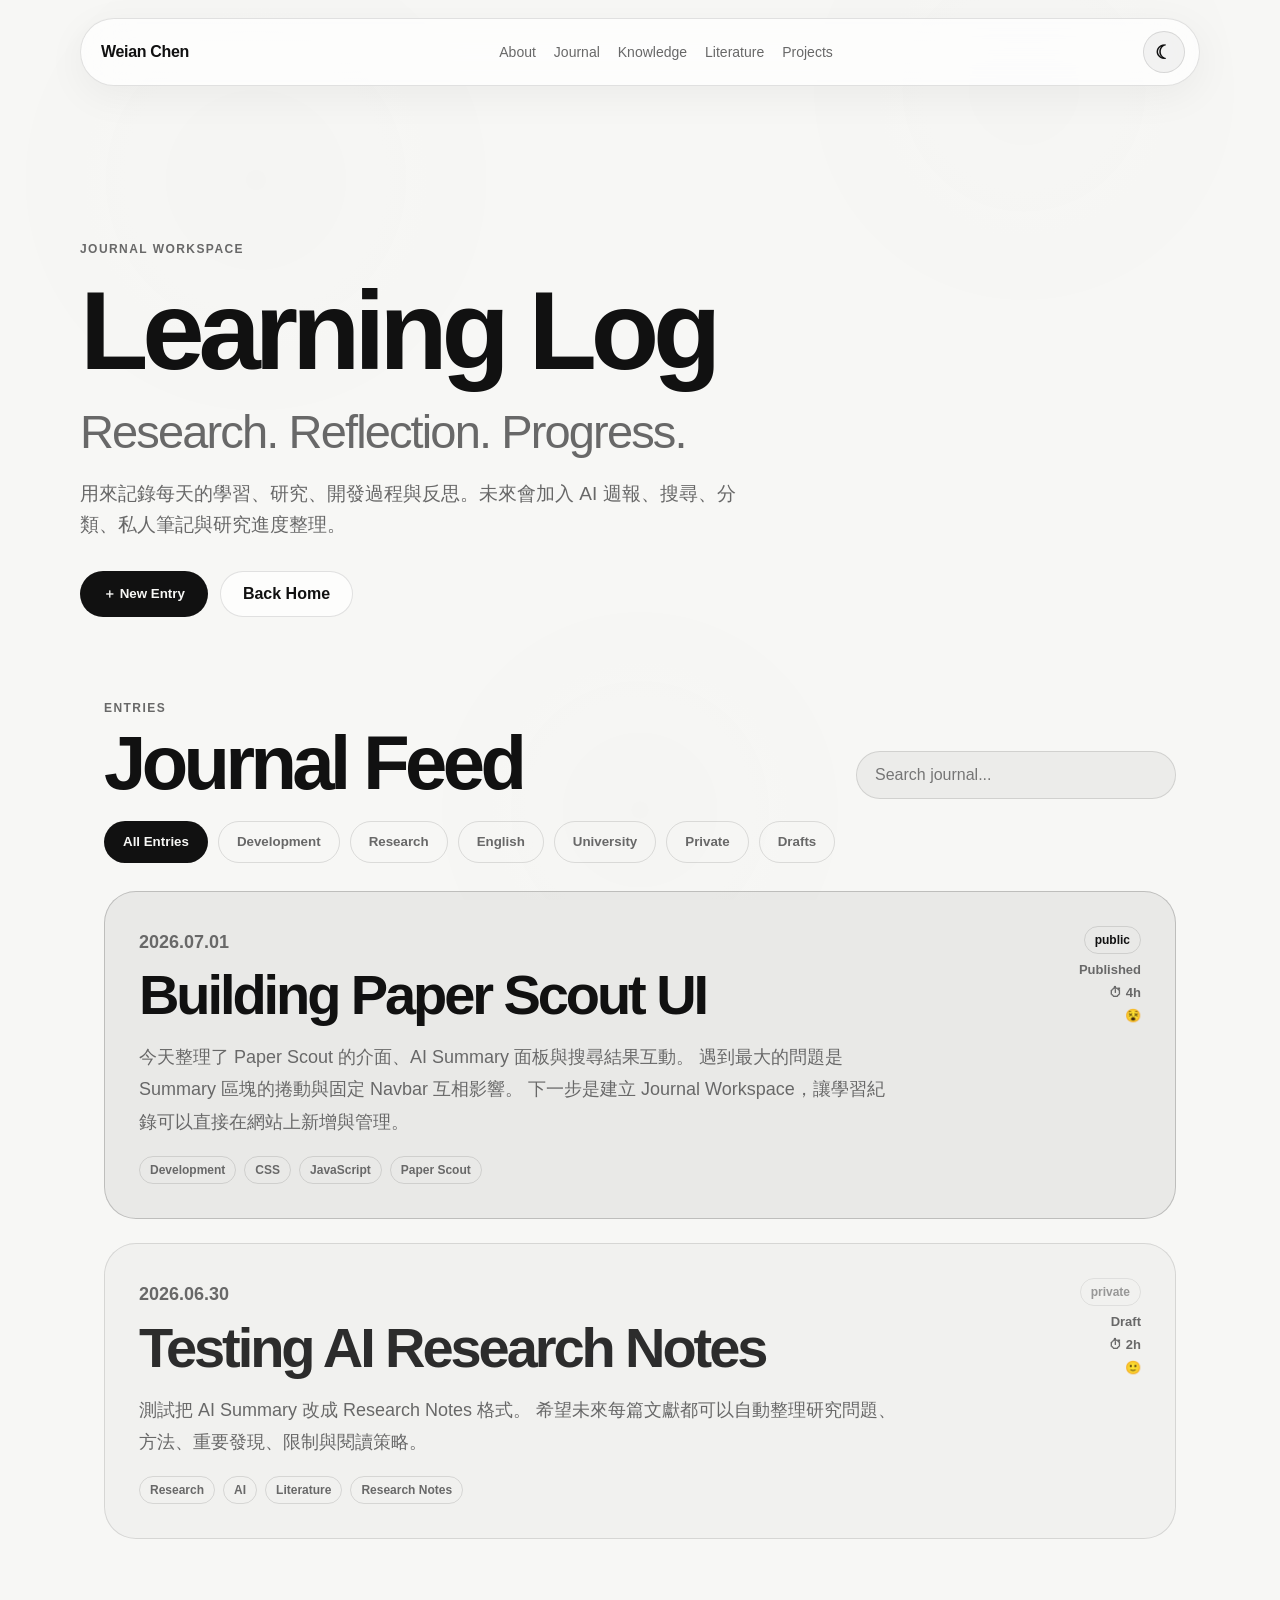
==== commit 609abac6: "Update journal.html" ====
--- a/journal.html
+++ b/journal.html
@@ -5,7 +5,7 @@
   <meta name="viewport" content="width=device-width, initial-scale=1.0" />
   <title>Journal Workspace｜Weian Chen</title>
   <meta name="description" content="Weian Chen 的學習紀錄與研究日誌工作區。" />
-  <link rel="stylesheet" href="styles.css" />
+  <link rel="stylesheet" href="styles.css?v=20260719-modal-scroll-1" />
 </head>
 
 <body>
@@ -216,6 +216,7 @@
     <img id="journalLightboxImage" alt="Journal image preview" />
   </div>
 
+  <script src="feedback.js"></script>
   <script src="script.js"></script>
 </body>
 </html>
--- a/styles.css
+++ b/styles.css
@@ -603,15 +603,27 @@
   transform: scale(0.96);
 }
 
+.paper-filter-row {
+  display: flex;
+  align-items: center;
+  justify-content: space-between;
+  gap: 16px;
+  margin: 18px 0 4px;
+}
+
 .reading-filter {
   display: inline-flex;
   align-items: center;
   gap: 6px;
-  margin: 18px 0 4px;
+  margin: 0;
   padding: 6px;
   border-radius: 999px;
   background: rgba(120, 120, 120, 0.08);
   border: 1px solid rgba(120, 120, 120, 0.16);
+}
+
+.paper-filter-row .reading-filter {
+  margin: 0;
 }
 
 .reading-filter button {
@@ -643,6 +655,32 @@
   margin-left: 4px;
   opacity: 0.65;
   font-size: 12px;
+}
+
+.paper-sort-control {
+  display: inline-flex;
+  align-items: center;
+  gap: 10px;
+  flex: 0 0 auto;
+  color: var(--muted);
+  font-size: 13px;
+  font-weight: 700;
+}
+
+.paper-sort-control select {
+  min-height: 42px;
+  padding: 0 38px 0 14px;
+  border: 1px solid rgba(120, 120, 120, 0.2);
+  border-radius: 999px;
+  background: var(--bg);
+  color: var(--text);
+  font: inherit;
+  cursor: pointer;
+}
+
+.paper-sort-control select:focus-visible {
+  outline: 2px solid var(--text);
+  outline-offset: 2px;
 }
 
 .paper-status {
@@ -1420,6 +1458,12 @@
 }
 
 @media (max-width: 760px) {
+  .paper-filter-row {
+    align-items: stretch;
+    flex-direction: column;
+    gap: 10px;
+  }
+
   .paper-search-header,
   .paper-card-top {
     flex-direction: column;
@@ -1441,6 +1485,14 @@
 
   .reading-filter button {
     white-space: nowrap;
+  }
+
+  .paper-sort-control {
+    justify-content: space-between;
+  }
+
+  .paper-sort-control select {
+    min-width: 150px;
   }
 
   .paper-score {
@@ -1919,18 +1971,18 @@
 
 /* Journal Fix: spacing + fixed filters */
 
-/* New Entry è· Journal æéè·é¢ */
+/* New Entry 跟 Journal 拉開距離 */
 .journal-editor-preview {
   margin-bottom: 52px !important;
 }
 
-/* Journal æ´ååå¡ä¸è¦è²¼å¤ªç· */
+/* Journal 整個區塊不要貼太緊 */
 .journal-shell {
   margin-top: 18px !important;
   align-items: start;
 }
 
-/* å·¦é Filters åºå®å¨ç«é¢ä¸ */
+/* 左邊 Filters 固定在畫面上 */
 .journal-sidebar {
   position: fixed !important;
   top: 118px !important;
@@ -1941,13 +1993,12 @@
   z-index: 5;
 }
 
-/* å çº filter è® fixedï¼å³éå-§å®¹è¦çåºå·¦å´ç©ºé */
+/* 因為 filter 變 fixed，右邊內容要留出左側空間 */
 .journal-main {
   margin-left: 260px !important;
 }
 
-/* hover æä¸é¢é»ç·ä¸è¦è¢«è£æ */
+/* hover 時上面黑線不要被裁掉 */
 .journal-entry-list {
   padding: 10px 10px 22px 4px !important;
 }
@@ -1956,7 +2007,7 @@
   transform: translateY(-2px) !important;
 }
 
-/* iPad / ææ©ä¸è¦ fixedï¼ä¸ç¶ææ ç */
+/* iPad / 手機不要 fixed，不然會擠爆 */
 @media (max-width: 880px) {
   .journal-sidebar {
     position: static !important;
@@ -2029,14 +2080,13 @@
 
 /* Journal Fix: align cards + loosen title spacing */
 
-/* è® Journal æ¨é¡ä¸è¦é»å¨ä¸èµ· */
+/* 讓 Journal 標題不要黏在一起 */
 .journal-toolbar h2 {
   letter-spacing: -0.035em !important;
   line-height: 0.95 !important;
 }
 
-/* å·¦å³å-§å®¹å¡çé ç«¯åé½ */
+/* 左右內容卡片頂端切齊 */
 .journal-entry-list {
   padding-top: 0 !important;
 }
@@ -2045,29 +2095,26 @@
   margin-top: 0 !important;
 }
 
-/* ä½ä¿çå·¦å³è·åºé¨ç©ºéï¼é¿å- hover è¢«è£ */
+/* 但保留左右跟底部空間，避免 hover 被裁 */
 .journal-entry-list {
   padding-right: 10px !important;
   padding-bottom: 22px !important;
   padding-left: 4px !important;
 }
 
-/* å¡ç hover ä¸è¦å¾ä¸æµ®å¤ªå¤ï¼ä¸ç¶åæåå°ç· */
+/* 卡片 hover 不要往上浮太多，不然又會吃到線 */
 .journal-entry:hover {
   transform: translateY(-1px) !important;
 }
 
 /* Journal Fix: no vertical hover clipping */
 
-/* å·¦å³å-©éä¸èµ·å¾ä¸ï¼çåºå¼å¸æ */
+/* 左右兩邊一起往下，留出呼吸感 */
 .journal-layout {
   padding-top: 14px !important;
 }
 
-/* å·¦éåè¡¨æ¬èº«ä¹çä¸é»ç©ºéï¼é¿å-ä¸ç·£è¢«è£ */
+/* 左邊列表本身也留一點空間，避免上緣被裁 */
 .journal-entry-list {
   padding-top: 10px !important;
   padding-right: 10px !important;
@@ -2075,12 +2122,12 @@
   padding-left: 4px !important;
 }
 
-/* å³éè©³ç´°å¡çä¹ä¸èµ·ä¸ç§»ï¼è·å·¦éåé½ */
+/* 右邊詳細卡片也一起下移，跟左邊切齊 */
 .journal-detail {
   margin-top: 10px !important;
 }
 
-/* ææä¸ä¸æµ®å */
+/* 拔掉上下浮動 */
 .journal-entry,
 .journal-entry:hover,
 .journal-card,
@@ -2088,7 +2135,7 @@
   transform: none !important;
 }
 
-/* hover æ¹æéæ¡ï¼é°å½±ï¼ä¸åç§»å */
+/* hover 改成邊框＋陰影，不再移動 */
 .journal-entry:hover {
   border-color: var(--text) !important;
   box-shadow: 0 18px 42px rgba(0, 0, 0, 0.08) !important;
@@ -2115,13 +2162,13 @@
   align-items: center !important;
 }
 
-/* ä¿® Time Spent number input çèµ·ä¾å¤ªé«çåé¡ */
+/* 修 Time Spent number input 看起來太高的問題 */
 .editor-card input[type="number"] {
   line-height: 58px !important;
   appearance: textfield;
 }
 
-/* Chrome / Safari ç number ä¸ä¸ç®­é ­ä¸è¦æé«åº¦ææ­ª */
+/* Chrome / Safari 的 number 上下箭頭不要把高度撐歪 */
 .editor-card input[type="number"]::-webkit-outer-spin-button,
 .editor-card input[type="number"]::-webkit-inner-spin-button {
   margin: 0;
@@ -2129,20 +2176,20 @@
 
 /* Journal Fix: softer active selected card */
 
-/* ä¸è¦è®ç®åé¸ä¸­ç journal åºç¾ç²é»æ¡ */
+/* 不要讓目前選中的 journal 出現粗黑框 */
 .journal-entry.active {
   border-color: var(--line) !important;
   background: rgba(17, 17, 17, 0.045) !important;
   box-shadow: inset 0 0 0 1px rgba(17, 17, 17, 0.04) !important;
 }
 
-/* hover çæåä¹ä¸è¦è®é»æ¡ */
+/* hover 的時候也不要變黑框 */
 .journal-entry:hover {
   border-color: rgba(17, 17, 17, 0.18) !important;
   background: rgba(17, 17, 17, 0.055) !important;
 }
 
-/* dark mode å°æ */
+/* dark mode 對應 */
 :root.dark .journal-entry.active {
   border-color: var(--line) !important;
   background: rgba(255, 255, 255, 0.075) !important;
@@ -2247,14 +2294,12 @@
 
 /* Journal Interaction: clean Apple / Notion style */
 
-/* å-æä¹åé£æ¢å·¦å´ accent bar éæ */
+/* 先把之前那條左側 accent bar 關掉 */
 .journal-entry::before {
   display: none !important;
 }
 
-/* åºæ¬çæ- */
+/* 基本狀態 */
 .journal-entry {
   transform: none !important;
   cursor: pointer;
@@ -2267,7 +2312,7 @@
     box-shadow 0.18s ease;
 }
 
-/* æ¨é¡ãtag ä¹å ä¸é»äºå */
+/* 標題、tag 也加一點互動 */
 .journal-entry h3 {
   color: var(--text);
   opacity: 0.88;
@@ -2282,7 +2327,7 @@
     background-color 0.18s ease;
 }
 
-/* Hoverï¼åªå ä¸é»é»å±¤æ¬¡ï¼ä¸æµ®èµ·ä¾ */
+/* Hover：只加一點點層次，不浮起來 */
 .journal-entry:hover {
   transform: none !important;
   background: rgba(17, 17, 17, 0.04) !important;
@@ -2300,7 +2345,7 @@
   color: var(--text) !important;
 }
 
-/* Activeï¼ç®åé¸å°çæç« ï¼åªæ¯ hover åæé¡¯ä¸é»é» */
+/* Active：目前選到的文章，只比 hover 再明顯一點點 */
 .journal-entry.active {
   transform: none !important;
   background: rgba(17, 17, 17, 0.055) !important;
@@ -2353,7 +2398,7 @@
     box-shadow 0.28s ease !important;
 }
 
-/* é è¨­æ¶èµ· */
+/* 預設收起 */
 .journal-workspace:not(.editor-open) .journal-editor-preview {
   max-height: 0 !important;
   opacity: 0 !important;
@@ -2367,8 +2412,7 @@
   pointer-events: none !important;
 }
 
-/* å±éçæ- */
+/* 展開狀態 */
 .journal-workspace.editor-open .journal-editor-preview {
   max-height: 1200px !important;
   opacity: 1 !important;
@@ -2377,7 +2421,7 @@
   margin-bottom: 76px !important;
 }
 
-/* Editor è£¡é¢é²å ´æ´æ¼äº® */
+/* Editor 裡面進場更漂亮 */
 .journal-workspace.editor-open .editor-card {
   animation: editorCardIn 0.42s cubic-bezier(0.22, 1, 0.36, 1);
 }
@@ -2394,7 +2438,7 @@
   }
 }
 
-/* Editor æ¬ä½ focus è³ªæ */
+/* Editor 欄位 focus 質感 */
 .editor-card input:focus,
 .editor-card select:focus,
 .editor-card textarea:focus,
@@ -2414,7 +2458,7 @@
   box-shadow: 0 0 0 4px rgba(255, 255, 255, 0.06) !important;
 }
 
-/* Toast å°æç¤º */
+/* Toast 小提示 */
 .journal-toast {
   position: fixed;
   left: 50%;
@@ -2525,7 +2569,7 @@
 
 /* AI Summary v2: compact search + centered empty state */
 
-/* Generate Summary æéæ¹æå°å°æå°è å */
+/* Generate Summary 按鈕改成小小搜尋膠囊 */
 #summaryButton {
   width: min(520px, 100%) !important;
   height: 54px !important;
@@ -2558,7 +2602,7 @@
   transform: scale(0.985);
 }
 
-/* AI Summary å¤æ¡ä¸è¦å¤ªå·¨å¤§ */
+/* AI Summary 外框不要太巨大 */
 .summary-output {
   height: auto !important;
   min-height: 280px !important;
@@ -2566,12 +2610,12 @@
   overflow: hidden !important;
 }
 
-/* æ¨é¡å */
+/* 標題列 */
 .summary-output .output-title {
   padding: 20px 30px 14px !important;
 }
 
-/* placeholder ç½®ä¸­ */
+/* placeholder 置中 */
 .summary-output > .placeholder {
   min-height: 230px !important;
   margin: 0 !important;
@@ -2587,7 +2631,7 @@
   line-height: 1.5 !important;
 }
 
-/* Loading ä¹ç½®ä¸­ï¼ä½ä¸è¦æå¤ªé« */
+/* Loading 也置中，但不要撐太高 */
 .summary-output .ai-thinking {
   min-height: 280px !important;
   padding: 0 30px !important;
@@ -2601,8 +2645,7 @@
   border-radius: 0 !important;
 }
 
-/* Loading å-§å®¹è®æå°å¡ç */
+/* Loading 內容變成小卡片 */
 .summary-output .ai-thinking > div {
   padding: 22px 26px;
   border: 1px solid var(--line);
@@ -2615,15 +2658,12 @@
   background: rgba(255, 255, 255, 0.055);
 }
 
-/* å·¦éé»é»ä¸è¦è·å¤ªé  */
+/* 左邊點點不要跑太遠 */
 .summary-output .thinking-dot {
   margin-right: 4px;
 }
 
-/* æè¦çµæå-§å®¹ï¼å-§å®¹å°å°±ç­ï¼å-§å®¹å¤ææ» */
+/* 摘要結果內容：內容少就短，內容多才滑 */
 .summary-output .ai-summary,
 .summary-output .error-detail {
   max-height: 70vh !important;
@@ -2631,8 +2671,7 @@
   padding: 24px 30px 34px !important;
 }
 
-/* ç§»é¤èçåºé¨è¶-å¤§ç©ºç½ */
+/* 移除舊的底部超大空白 */
 .summary-output .ai-summary::after,
 .summary-output .error-detail::after {
   display: none !important;
@@ -2644,7 +2683,7 @@
   margin-bottom: 0 !important;
 }
 
-/* ææ© / iPad */
+/* 手機 / iPad */
 @media (max-width: 760px) {
   #summaryButton {
     width: 100% !important;
@@ -2899,7 +2938,7 @@
   margin-bottom: 0 !important;
 }
 
-/* placeholder ç½®ä¸­ */
+/* placeholder 置中 */
 .summary-output > .placeholder,
 .summary-output .placeholder {
   min-height: 180px !important;
@@ -2910,7 +2949,7 @@
   text-align: center !important;
 }
 
-/* loading ä¸è¦æç */
+/* loading 不要撐爆 */
 .summary-output .ai-thinking {
   width: fit-content !important;
   max-width: min(520px, calc(100% - 48px)) !important;
@@ -3108,24 +3147,23 @@
 margin-bottom: 0 !important; 
 }
 
-/* è®å¤æ¡ä¸è¦ææå¾ä¸è¡è£æ */ 
+/* 讓外框不要把最後一行裁掉 */ 
 .summary-output[data-state="result"] { 
 overflow: visible !important; 
 }
 
 .your-summary-container {
-  /* åªé¤æè¨»è§£æåæ¬ç height: 400px; éç¨®å¯«æ³ */
+  /* 刪除或註解掉原本的 height: 400px; 這種寫法 */
   
-  height: auto;        /* è®é«åº¦é¨å-§å®¹èªåä¼¸ç¸® */
-  min-height: 200px;   /* è¨­å®ä¸åä¿åºçæå°é«åº¦ */
+  height: auto;        /* 讓高度隨內容自動伸縮 */
+  min-height: 200px;   /* 設定一個保底的最小高度 */
 }
 
 /*  
 Paper Scout Search History Drawer 
  */
 
-/* Header å³å´ï¼OpenAlex èªªæ + History æé */ 
+/* Header 右側：OpenAlex 說明 + History 按鈕 */ 
 .paper-search-actions { 
 display: flex; 
 align-items: flex-start; 
@@ -3166,7 +3204,7 @@
 transform: scale(0.96); 
 }
 
-/* èæ¯é®ç½© */ 
+/* 背景遮罩 */ 
 .history-backdrop { 
 position: fixed; 
 inset: 0; 
@@ -3189,7 +3227,7 @@
 display: none !important; 
 }
 
-/* å³å´æ½å± */ 
+/* 右側抽屜 */ 
 .history-drawer { 
 position: fixed; 
 top: 0; 
@@ -3268,7 +3306,7 @@
 flex: 1; 
 }
 
-/* æ²ææ­·å²ç´éæ */ 
+/* 沒有歷史紀錄時 */ 
 .history-empty { 
 min-height: 220px; 
 border: 1px dashed var(--line); 
@@ -3294,7 +3332,7 @@
 line-height: 1.55; 
 }
 
-/* JS ä¹å¾æçæçæ¯ä¸ç­ç´é */ 
+/* JS 之後會生成的每一筆紀錄 */ 
 .history-item { 
 width: 100%; 
 text-align: left; 
@@ -3431,7 +3469,7 @@
 max-width: none !important; 
 }
 
-/* ææ© / çªç«é¢ */ 
+/* 手機 / 窄畫面 */ 
 @media (max-width: 760px) { 
 .paper-title-row { 
 align-items: flex-start !important; 
@@ -3451,27 +3489,24 @@
 }
 
 /* ===================================================
-   ð¡ ä¿®æ­£åææ¨¡å¼ææå­éçèéé»çè¦èè¦å
+   💡 修正切換模式時文字閃爍與鈍點的覆蓋規則
    =================================================== */
 html.theme-changing *,
 html.theme-changing *::before,
 html.theme-changing *::after {
-  /* å¼·å¶å°è½å ´æéç¸®ç­è³ 0.35sï¼è body å®ç¾åæ­¥ï¼ä¸¦æ¹é¤åæ¬ !important é æçå»¶é² */
+  /* 強制將轉場時間縮短至 0.35s，與 body 完美同步，並抹除原本 !important 造成的延遲 */
   transition:
     background 0.35s cubic-bezier(0.22, 1, 0.36, 1) !important;
   transition-property: background, background-color, color, border-color, box-shadow, opacity, transform !important;
 }
 
-/* ===== çµæ¥µä¿®æ­£çï¼å®ç¾èçææè²éï¼æ¶æ»-åæé é» ===== */
+/* ===== 終極修正版：完美處理所有色階，消滅切換頓點 ===== */
 html.theme-changing *,
 html.theme-changing *::before,
 html.theme-changing *::after {
   /* 
-     ééµ 1ï¼åªéæ¸¡é¡è²ï¼æ¿æå®¹æè¡çªç backgroundï¼åªç background-colorï¼è transformã
-     ééµ 2ï¼æéè¨­å®çº 0.4sãéè½ç¢ºä¿åç«å¨ JS å®æå¨ç§»é¤é¡å¥åå°±ãææ©åªé-å°èµ°å®ãï¼çµå°ä¸æåç¼çè¢«å¼·å¶è-°æ¬çè·³åæï¼
+     關鍵 1：只過渡顏色，拿掉容易衝突的 background（只留 background-color）與 transform。
+     關鍵 2：時間設定為 0.4s。這能確保動畫在 JS 定時器移除類別前就「提早優雅地走完」，絕對不會再發生被強制腰斬的跳動感！
   */
   transition:
     background-color 0.4s ease,
@@ -3485,8 +3520,7 @@
 }
 
 /* ===================================================
-   â³ åè©¦æ¹æ¡ï¼å°å-¨åè®è²æéæé·è³ 0.75s è¦èæ¸¬è©¦
+   ⏳ 嘗試方案：將全域變色時間拉長至 0.75s 覆蓋測試
    =================================================== */
 html.theme-changing *,
 html.theme-changing *::before,
@@ -3499,18 +3533,15 @@
 }
 
 /* ===================================================
-   ð¯ çµæ¥µå°é½ï¼ç²¾æºå¹é- JavaScript ç 450ms è¨æå¨
+   🎯 終極對齊：精準匹配 JavaScript 的 450ms 計時器
    =================================================== */
 html.theme-changing *,
 html.theme-changing *::before,
 html.theme-changing *::after {
   /* 
-     å°è½å ´æéå®çº 0.42sï¼ç¢ºä¿å¨ JS å·è¡å® 450ms ç§»é¤é¡å¥åï¼
-     å-¨åææè²éçæå­ãèæ¯ãå¡çé°å½±å°±å·²ç¶åªé-å°ãææ©èµ°å®åç«ãã
-     éè½ 100% æ¶é¤åè·¯è¢«å¼·è¡æ·å¥ãè·³è²çéæï¼
+     將轉場時間定為 0.42s，確保在 JS 執行完 450ms 移除類別前，
+     全域所有色階的文字、背景、卡片陰影就已經優雅地「提早走完動畫」。
+     這能 100% 消除半路被強行斷句、跳色的鈍感！
   ```css
   */
   transition:
@@ -3521,8 +3552,7 @@
 }
 
 /* ===================================================
-   ð é»è²è®ç½å­ï¼åæè³æ·±è²æ¨¡å¼ï¼çå-å­¸å¡é è£å
+   🌗 黑色變白字（切換至深色模式）的光學卡頓補償
    =================================================== */
 :root.dark html.theme-changing h1,
 :root.dark html.theme-changing h2,
@@ -3530,20 +3560,18 @@
 :root.dark html.theme-changing p,
 :root.dark html.theme-changing span {
   /* 
-     ç¶ãåæè³æ·±è²æ¨¡å¼ï¼æå­ç±é»è®ç½ï¼ãæï¼
-     å°å¤§æ¨é¡èä¸»è¦æå­ç color è½å ´æéå®ç¨å¾®èª¿æé·å° 0.45s æ»¿æ ¼ã
-     éæ¨£å¯ä»¥å®ç¾å»å JS ææ class çæå¾ä¸å¹ï¼æ¶æ»-é»è®ç½æçå-å­¸ææ¯æï¼
+     當「切換至深色模式（文字由黑變白）」時，
+     將大標題與主要文字的 color 轉場時間單獨微調拉長到 0.45s 滿格。
+     這樣可以完美吻合 JS 拔掉 class 的最後一幀，消滅黑變白時的光學拉扯感！
   */
   transition-duration: 0.45s !important;
-  transition-timing-function: cubic-bezier(0.25, 1, 0.5, 1) !important; /* æ´æåçæ¸éæ²ç· */
+  transition-timing-function: cubic-bezier(0.25, 1, 0.5, 1) !important; /* 更柔和的減速曲線 */
 }
 /* ===================================================
-   ð çµæ¥µå®ç¾å°ç¨±æµï¼å¾¹åºè§£æ±ºéååæï¼å«æ·±è²ååæ·ºè²ï¼çå¡é 
+   🏆 終極完美對稱流：徹底解決雙向切換（含深色切回淺色）的卡頓
    =================================================== */
 
-/* 1. åºç¤è¨­å®ï¼åææ¯æ´ body ç background ç¸®å¯«èå­å±¬æ§ï¼é²æ­¢å±¬æ§ä¸­æ· */
+/* 1. 基礎設定：同時支援 body 的 background 縮寫與子屬性，防止屬性中斷 */
 html.theme-changing,
 html.theme-changing *,
 html.theme-changing *::before,
@@ -3552,54 +3580,44 @@
   transition-timing-function: cubic-bezier(0.22, 1, 0.36, 1) !important;
 }
 
-/* 2. âï¸ æ·ºè² â¡ï¸ ð æ·±è²ï¼æå­ç±é»è®ç½ï¼ï¼ç¶­æ 0.42s ææ©åªé-æ¶å°¾ */
+/* 2. ☀️ 淺色 ➡️ 🌙 深色（文字由黑變白）：維持 0.42s 提早優雅收尾 */
 html.theme-changing.dark,
 html.theme-changing.dark * {
   transition-duration: 0.42s !important;
 }
 
-/* 3. ð æ·±è² â¡ï¸ âï¸ æ·ºè²ï¼æå­ç±ç½è®é»ï¼ï¼å¡é ççæ­£å-å-
-   éè£¡å°æéææ»¿å° 0.45s å®ç¾åæ»¿ JS çè¨æå¨ï¼ä¸¦éå®å­é«å¹³æ»åº¦ï¼é²æ­¢æå¾ä¸å¹åç´ è·³å */
+/* 3. 🌙 深色 ➡️ ☀️ 淺色（文字由白變黑）：卡頓的真正元兇
+   這裡將時間拉滿到 0.45s 完美吃滿 JS 的計時器，並鎖定字體平滑度，防止最後一幀像素跳動 */
 html.theme-changing:not(.dark),
 html.theme-changing:not(.dark) * {
   transition-duration: 0.45s !important;
-  /* â¨ æ ¸å¿ééµï¼å¼·å¶çè¦½å¨å¨è½å ´æéç¶­æç¸åçæå­æ¸²ææ¨¡å¼ï¼æ¶æ»-ååæ·ºè²æçå¾®å°æå */
+  /* ✨ 核心關鍵：強制瀏覽器在轉場期間維持相同的文字渲染模式，消滅切回淺色時的微小抖動 */
   -webkit-font-smoothing: antialiased !important;
   -moz-osx-font-smoothing: grayscale !important;
 }
 /* ===================================================
-   ð çµæ¥µå®ç¾å¾®èª¿ï¼æé¤éåçæ¼¸è®å±¬æ§ ï¼ å®ç¾åé 
+   💎 終極完美微調：排除非原生漸變屬性 ＋ 完美停靠
    =================================================== */
 html.theme-changing,
 html.theme-changing *,
 html.theme-changing *::before,
 html.theme-changing *::after {
-  /* ð¡ æ ¸å¿ä¿®æ­£ 1ï¼å¾¹åºç§»é¤ 'background' ç¸®å¯«ï¼å´æ ¼å¯ç¨ä¿ç 'background-color'ã
-     éè½é»æ­¢çè¦½å¨å»çè¨ç® linear-gradientï¼ç´æ¥è§£æ¾ GPU æ¸²æå£åï¼ */
+  /* 💡 核心修正 1：徹底移除 'background' 縮寫，嚴格唯獨保留 'background-color'。
+     這能阻止瀏覽器去瞎計算 linear-gradient，直接解放 GPU 渲染壓力！ */
   transition-property: background-color, color, border-color, opacity !important;
   
-  /* ð¡ æ ¸å¿ä¿®æ­£ 2ï¼æéå®å-¨ç¸®ç­è³ 0.38sã
-     è®è®è²åç«å¨ 380 æ¯«ç§æå°±å®å-¨ãåå°éæ­¢ãï¼æ¯ JS ç 450ms ææ©èµ°å®ï¼
-     çåº 70 æ¯«ç§ççµå°å®å-¨åæ³æï¼JS æéº¼æ class é½ä¸æåå¼èµ·ç«é¢è·³åã */
+  /* 💡 核心修正 2：時間安全縮短至 0.38s。
+     讓變色動畫在 380 毫秒時就完全「原地靜止」，比 JS 的 450ms 提早走完，
+     留出 70 毫秒的絕對安全停泊期，JS 怎麼拔 class 都不會再引起畫面跳動。 */
   transition-duration: 0.38s !important;
   
-  /* ð¡ æ ¸å¿ä¿®æ­£ 3ï¼æ¹ç¨æ¨æºç ease-in-outï¼å¹³æ»æ·¡å-¥æ·¡åºï¼ã
-     ç¢ºä¿åç«å¨åå¾å-©ç«¯é½è½å®ç¾æ¸éæ­¸é¶ï¼å¾¹åºèåå-©ç«¯åæçå¾®å°çç¡¬æã */
+  /* 💡 核心修正 3：改用標準的 ease-in-out（平滑淡入淡出）。
+     確保動畫在前後兩端都能完美減速歸零，徹底融化兩端切換的微小生硬感。 */
   transition-timing-function: ease-in-out !important;
 }
 
 /* ==========================================================================
-   AI Summary â Journal Bridge
+   AI Summary → Journal Bridge
    ========================================================================== */
 
 .summary-journal-actions {
@@ -3725,8 +3743,7 @@
   padding: 0 22px;
 }
 
-/* é¿å-èçå¤§åå­æ¨£å¼å½±é¿æ°ç hero */
+/* 避免舊的大名字樣式影響新版 hero */
 .hero h1.hero-flow-title {
   text-shadow: none;
 }
@@ -4358,7 +4375,7 @@
   gap: 24px;
 }
 
-/* æåæ¬çå°å¡æ¹æå¯¬ç Journal Card */
+/* 把原本的小卡改成寬版 Journal Card */
 .journal-feed-list .journal-entry {
   width: 100%;
   padding: 34px;
@@ -4400,14 +4417,12 @@
   align-items: flex-end;
 }
 
-/* å-æå³é detail é±èï¼é¿å-å¹²æ¾æ°ç Feed */
+/* 先把右邊 detail 隱藏，避免干擾新版 Feed */
 .hidden-detail {
   display: none !important;
 }
 
-/* ä¹å¾åçç¸®åæç¨ */
+/* 之後圖片縮圖會用 */
 .journal-entry-images {
   display: flex;
   gap: 10px;
@@ -6549,18 +6564,18 @@
 
 /* Journal Fix: spacing + fixed filters */
 
-/* New Entry è· Journal æéè·é¢ */
+/* New Entry 跟 Journal 拉開距離 */
 .journal-editor-preview {
   margin-bottom: 52px !important;
 }
 
-/* Journal æ´ååå¡ä¸è¦è²¼å¤ªç· */
+/* Journal 整個區塊不要貼太緊 */
 .journal-shell {
   margin-top: 18px !important;
   align-items: start;
 }
 
-/* å·¦é Filters åºå®å¨ç«é¢ä¸ */
+/* 左邊 Filters 固定在畫面上 */
 .journal-sidebar {
   position: fixed !important;
   top: 118px !important;
@@ -6571,13 +6586,12 @@
   z-index: 5;
 }
 
-/* å çº filter è® fixedï¼å³éå-§å®¹è¦çåºå·¦å´ç©ºé */
+/* 因為 filter 變 fixed，右邊內容要留出左側空間 */
 .journal-main {
   margin-left: 260px !important;
 }
 
-/* hover æä¸é¢é»ç·ä¸è¦è¢«è£æ */
+/* hover 時上面黑線不要被裁掉 */
 .journal-entry-list {
   padding: 10px 10px 22px 4px !important;
 }
@@ -6586,7 +6600,7 @@
   transform: translateY(-2px) !important;
 }
 
-/* iPad / ææ©ä¸è¦ fixedï¼ä¸ç¶ææ ç */
+/* iPad / 手機不要 fixed，不然會擠爆 */
 @media (max-width: 880px) {
   .journal-sidebar {
     position: static !important;
@@ -6659,14 +6673,13 @@
 
 /* Journal Fix: align cards + loosen title spacing */
 
-/* è® Journal æ¨é¡ä¸è¦é»å¨ä¸èµ· */
+/* 讓 Journal 標題不要黏在一起 */
 .journal-toolbar h2 {
   letter-spacing: -0.035em !important;
   line-height: 0.95 !important;
 }
 
-/* å·¦å³å-§å®¹å¡çé ç«¯åé½ */
+/* 左右內容卡片頂端切齊 */
 .journal-entry-list {
   padding-top: 0 !important;
 }
@@ -6675,29 +6688,26 @@
   margin-top: 0 !important;
 }
 
-/* ä½ä¿çå·¦å³è·åºé¨ç©ºéï¼é¿å- hover è¢«è£ */
+/* 但保留左右跟底部空間，避免 hover 被裁 */
 .journal-entry-list {
   padding-right: 10px !important;
   padding-bottom: 22px !important;
   padding-left: 4px !important;
 }
 
-/* å¡ç hover ä¸è¦å¾ä¸æµ®å¤ªå¤ï¼ä¸ç¶åæåå°ç· */
+/* 卡片 hover 不要往上浮太多，不然又會吃到線 */
 .journal-entry:hover {
   transform: translateY(-1px) !important;
 }
 
 /* Journal Fix: no vertical hover clipping */
 
-/* å·¦å³å-©éä¸èµ·å¾ä¸ï¼çåºå¼å¸æ */
+/* 左右兩邊一起往下，留出呼吸感 */
 .journal-layout {
   padding-top: 14px !important;
 }
 
-/* å·¦éåè¡¨æ¬èº«ä¹çä¸é»ç©ºéï¼é¿å-ä¸ç·£è¢«è£ */
+/* 左邊列表本身也留一點空間，避免上緣被裁 */
 .journal-entry-list {
   padding-top: 10px !important;
   padding-right: 10px !important;
@@ -6705,12 +6715,12 @@
   padding-left: 4px !important;
 }
 
-/* å³éè©³ç´°å¡çä¹ä¸èµ·ä¸ç§»ï¼è·å·¦éåé½ */
+/* 右邊詳細卡片也一起下移，跟左邊切齊 */
 .journal-detail {
   margin-top: 10px !important;
 }
 
-/* ææä¸ä¸æµ®å */
+/* 拔掉上下浮動 */
 .journal-entry,
 .journal-entry:hover,
 .journal-card,
@@ -6718,7 +6728,7 @@
   transform: none !important;
 }
 
-/* hover æ¹æéæ¡ï¼é°å½±ï¼ä¸åç§»å */
+/* hover 改成邊框＋陰影，不再移動 */
 .journal-entry:hover {
   border-color: var(--text) !important;
   box-shadow: 0 18px 42px rgba(0, 0, 0, 0.08) !important;
@@ -6745,13 +6755,13 @@
   align-items: center !important;
 }
 
-/* ä¿® Time Spent number input çèµ·ä¾å¤ªé«çåé¡ */
+/* 修 Time Spent number input 看起來太高的問題 */
 .editor-card input[type="number"] {
   line-height: 58px !important;
   appearance: textfield;
 }
 
-/* Chrome / Safari ç number ä¸ä¸ç®­é ­ä¸è¦æé«åº¦ææ­ª */
+/* Chrome / Safari 的 number 上下箭頭不要把高度撐歪 */
 .editor-card input[type="number"]::-webkit-outer-spin-button,
 .editor-card input[type="number"]::-webkit-inner-spin-button {
   margin: 0;
@@ -6759,20 +6769,20 @@
 
 /* Journal Fix: softer active selected card */
 
-/* ä¸è¦è®ç®åé¸ä¸­ç journal åºç¾ç²é»æ¡ */
+/* 不要讓目前選中的 journal 出現粗黑框 */
 .journal-entry.active {
   border-color: var(--line) !important;
   background: rgba(17, 17, 17, 0.045) !important;
   box-shadow: inset 0 0 0 1px rgba(17, 17, 17, 0.04) !important;
 }
 
-/* hover çæåä¹ä¸è¦è®é»æ¡ */
+/* hover 的時候也不要變黑框 */
 .journal-entry:hover {
   border-color: rgba(17, 17, 17, 0.18) !important;
   background: rgba(17, 17, 17, 0.055) !important;
 }
 
-/* dark mode å°æ */
+/* dark mode 對應 */
 :root.dark .journal-entry.active {
   border-color: var(--line) !important;
   background: rgba(255, 255, 255, 0.075) !important;
@@ -6877,14 +6887,12 @@
 
 /* Journal Interaction: clean Apple / Notion style */
 
-/* å-æä¹åé£æ¢å·¦å´ accent bar éæ */
+/* 先把之前那條左側 accent bar 關掉 */
 .journal-entry::before {
   display: none !important;
 }
 
-/* åºæ¬çæ- */
+/* 基本狀態 */
 .journal-entry {
   transform: none !important;
   cursor: pointer;
@@ -6897,7 +6905,7 @@
     box-shadow 0.18s ease;
 }
 
-/* æ¨é¡ãtag ä¹å ä¸é»äºå */
+/* 標題、tag 也加一點互動 */
 .journal-entry h3 {
   color: var(--text);
   opacity: 0.88;
@@ -6912,7 +6920,7 @@
     background-color 0.18s ease;
 }
 
-/* Hoverï¼åªå ä¸é»é»å±¤æ¬¡ï¼ä¸æµ®èµ·ä¾ */
+/* Hover：只加一點點層次，不浮起來 */
 .journal-entry:hover {
   transform: none !important;
   background: rgba(17, 17, 17, 0.04) !important;
@@ -6930,7 +6938,7 @@
   color: var(--text) !important;
 }
 
-/* Activeï¼ç®åé¸å°çæç« ï¼åªæ¯ hover åæé¡¯ä¸é»é» */
+/* Active：目前選到的文章，只比 hover 再明顯一點點 */
 .journal-entry.active {
   transform: none !important;
   background: rgba(17, 17, 17, 0.055) !important;
@@ -6983,7 +6991,7 @@
     box-shadow 0.28s ease !important;
 }
 
-/* é è¨­æ¶èµ· */
+/* 預設收起 */
 .journal-workspace:not(.editor-open) .journal-editor-preview {
   max-height: 0 !important;
   opacity: 0 !important;
@@ -6997,8 +7005,7 @@
   pointer-events: none !important;
 }
 
-/* å±éçæ- */
+/* 展開狀態 */
 .journal-workspace.editor-open .journal-editor-preview {
   max-height: 1200px !important;
   opacity: 1 !important;
@@ -7007,7 +7014,7 @@
   margin-bottom: 76px !important;
 }
 
-/* Editor è£¡é¢é²å ´æ´æ¼äº® */
+/* Editor 裡面進場更漂亮 */
 .journal-workspace.editor-open .editor-card {
   animation: editorCardIn 0.42s cubic-bezier(0.22, 1, 0.36, 1);
 }
@@ -7024,7 +7031,7 @@
   }
 }
 
-/* Editor æ¬ä½ focus è³ªæ */
+/* Editor 欄位 focus 質感 */
 .editor-card input:focus,
 .editor-card select:focus,
 .editor-card textarea:focus,
@@ -7044,7 +7051,7 @@
   box-shadow: 0 0 0 4px rgba(255, 255, 255, 0.06) !important;
 }
 
-/* Toast å°æç¤º */
+/* Toast 小提示 */
 .journal-toast {
   position: fixed;
   left: 50%;
@@ -7155,7 +7162,7 @@
 
 /* AI Summary v2: compact search + centered empty state */
 
-/* Generate Summary æéæ¹æå°å°æå°è å */
+/* Generate Summary 按鈕改成小小搜尋膠囊 */
 #summaryButton {
   width: min(520px, 100%) !important;
   height: 54px !important;
@@ -7188,7 +7195,7 @@
   transform: scale(0.985);
 }
 
-/* AI Summary å¤æ¡ä¸è¦å¤ªå·¨å¤§ */
+/* AI Summary 外框不要太巨大 */
 .summary-output {
   height: auto !important;
   min-height: 280px !important;
@@ -7196,12 +7203,12 @@
   overflow: hidden !important;
 }
 
-/* æ¨é¡å */
+/* 標題列 */
 .summary-output .output-title {
   padding: 20px 30px 14px !important;
 }
 
-/* placeholder ç½®ä¸­ */
+/* placeholder 置中 */
 .summary-output > .placeholder {
   min-height: 230px !important;
   margin: 0 !important;
@@ -7217,7 +7224,7 @@
   line-height: 1.5 !important;
 }
 
-/* Loading ä¹ç½®ä¸­ï¼ä½ä¸è¦æå¤ªé« */
+/* Loading 也置中，但不要撐太高 */
 .summary-output .ai-thinking {
   min-height: 280px !important;
   padding: 0 30px !important;
@@ -7231,8 +7238,7 @@
   border-radius: 0 !important;
 }
 
-/* Loading å-§å®¹è®æå°å¡ç */
+/* Loading 內容變成小卡片 */
 .summary-output .ai-thinking > div {
   padding: 22px 26px;
   border: 1px solid var(--line);
@@ -7245,15 +7251,12 @@
   background: rgba(255, 255, 255, 0.055);
 }
 
-/* å·¦éé»é»ä¸è¦è·å¤ªé  */
+/* 左邊點點不要跑太遠 */
 .summary-output .thinking-dot {
   margin-right: 4px;
 }
 
-/* æè¦çµæå-§å®¹ï¼å-§å®¹å°å°±ç­ï¼å-§å®¹å¤ææ» */
+/* 摘要結果內容：內容少就短，內容多才滑 */
 .summary-output .ai-summary,
 .summary-output .error-detail {
   max-height: 70vh !important;
@@ -7261,8 +7264,7 @@
   padding: 24px 30px 34px !important;
 }
 
-/* ç§»é¤èçåºé¨è¶-å¤§ç©ºç½ */
+/* 移除舊的底部超大空白 */
 .summary-output .ai-summary::after,
 .summary-output .error-detail::after {
   display: none !important;
@@ -7274,7 +7276,7 @@
   margin-bottom: 0 !important;
 }
 
-/* ææ© / iPad */
+/* 手機 / iPad */
 @media (max-width: 760px) {
   #summaryButton {
     width: 100% !important;
@@ -7529,7 +7531,7 @@
   margin-bottom: 0 !important;
 }
 
-/* placeholder ç½®ä¸­ */
+/* placeholder 置中 */
 .summary-output > .placeholder,
 .summary-output .placeholder {
   min-height: 180px !important;
@@ -7540,7 +7542,7 @@
   text-align: center !important;
 }
 
-/* loading ä¸è¦æç */
+/* loading 不要撐爆 */
 .summary-output .ai-thinking {
   width: fit-content !important;
   max-width: min(520px, calc(100% - 48px)) !important;
@@ -7738,24 +7740,23 @@
 margin-bottom: 0 !important; 
 }
 
-/* è®å¤æ¡ä¸è¦ææå¾ä¸è¡è£æ */ 
+/* 讓外框不要把最後一行裁掉 */ 
 .summary-output[data-state="result"] { 
 overflow: visible !important; 
 }
 
 .your-summary-container {
-  /* åªé¤æè¨»è§£æåæ¬ç height: 400px; éç¨®å¯«æ³ */
+  /* 刪除或註解掉原本的 height: 400px; 這種寫法 */
   
-  height: auto;        /* è®é«åº¦é¨å-§å®¹èªåä¼¸ç¸® */
-  min-height: 200px;   /* è¨­å®ä¸åä¿åºçæå°é«åº¦ */
+  height: auto;        /* 讓高度隨內容自動伸縮 */
+  min-height: 200px;   /* 設定一個保底的最小高度 */
 }
 
 /*  
 Paper Scout Search History Drawer 
  */
 
-/* Header å³å´ï¼OpenAlex èªªæ + History æé */ 
+/* Header 右側：OpenAlex 說明 + History 按鈕 */ 
 .paper-search-actions { 
 display: flex; 
 align-items: flex-start; 
@@ -7796,7 +7797,7 @@
 transform: scale(0.96); 
 }
 
-/* èæ¯é®ç½© */ 
+/* 背景遮罩 */ 
 .history-backdrop { 
 position: fixed; 
 inset: 0; 
@@ -7819,7 +7820,7 @@
 display: none !important; 
 }
 
-/* å³å´æ½å± */ 
+/* 右側抽屜 */ 
 .history-drawer { 
 position: fixed; 
 top: 0; 
@@ -7898,7 +7899,7 @@
 flex: 1; 
 }
 
-/* æ²ææ­·å²ç´éæ */ 
+/* 沒有歷史紀錄時 */ 
 .history-empty { 
 min-height: 220px; 
 border: 1px dashed var(--line); 
@@ -7924,7 +7925,7 @@
 line-height: 1.55; 
 }
 
-/* JS ä¹å¾æçæçæ¯ä¸ç­ç´é */ 
+/* JS 之後會生成的每一筆紀錄 */ 
 .history-item { 
 width: 100%; 
 text-align: left; 
@@ -8061,7 +8062,7 @@
 max-width: none !important; 
 }
 
-/* ææ© / çªç«é¢ */ 
+/* 手機 / 窄畫面 */ 
 @media (max-width: 760px) { 
 .paper-title-row { 
 align-items: flex-start !important; 
@@ -8081,27 +8082,24 @@
 }
 
 /* ===================================================
-   ð¡ ä¿®æ­£åææ¨¡å¼ææå­éçèéé»çè¦èè¦å
+   💡 修正切換模式時文字閃爍與鈍點的覆蓋規則
    =================================================== */
 html.theme-changing *,
 html.theme-changing *::before,
 html.theme-changing *::after {
-  /* å¼·å¶å°è½å ´æéç¸®ç­è³ 0.35sï¼è body å®ç¾åæ­¥ï¼ä¸¦æ¹é¤åæ¬ !important é æçå»¶é² */
+  /* 強制將轉場時間縮短至 0.35s，與 body 完美同步，並抹除原本 !important 造成的延遲 */
   transition:
     background 0.35s cubic-bezier(0.22, 1, 0.36, 1) !important;
   transition-property: background, background-color, color, border-color, box-shadow, opacity, transform !important;
 }
 
-/* ===== çµæ¥µä¿®æ­£çï¼å®ç¾èçææè²éï¼æ¶æ»-åæé é» ===== */
+/* ===== 終極修正版：完美處理所有色階，消滅切換頓點 ===== */
 html.theme-changing *,
 html.theme-changing *::before,
 html.theme-changing *::after {
   /* 
-     ééµ 1ï¼åªéæ¸¡é¡è²ï¼æ¿æå®¹æè¡çªç backgroundï¼åªç background-colorï¼è transformã
-     ééµ 2ï¼æéè¨­å®çº 0.4sãéè½ç¢ºä¿åç«å¨ JS å®æå¨ç§»é¤é¡å¥åå°±ãææ©åªé-å°èµ°å®ãï¼çµå°ä¸æåç¼çè¢«å¼·å¶è-°æ¬çè·³åæï¼
+     關鍵 1：只過渡顏色，拿掉容易衝突的 background（只留 background-color）與 transform。
+     關鍵 2：時間設定為 0.4s。這能確保動畫在 JS 定時器移除類別前就「提早優雅地走完」，絕對不會再發生被強制腰斬的跳動感！
   */
   transition:
     background-color 0.4s ease,
@@ -8115,8 +8113,7 @@
 }
 
 /* ===================================================
-   â³ åè©¦æ¹æ¡ï¼å°å-¨åè®è²æéæé·è³ 0.75s è¦èæ¸¬è©¦
+   ⏳ 嘗試方案：將全域變色時間拉長至 0.75s 覆蓋測試
    =================================================== */
 html.theme-changing *,
 html.theme-changing *::before,
@@ -8129,18 +8126,15 @@
 }
 
 /* ===================================================
-   ð¯ çµæ¥µå°é½ï¼ç²¾æºå¹é- JavaScript ç 450ms è¨æå¨
+   🎯 終極對齊：精準匹配 JavaScript 的 450ms 計時器
    =================================================== */
 html.theme-changing *,
 html.theme-changing *::before,
 html.theme-changing *::after {
   /* 
-     å°è½å ´æéå®çº 0.42sï¼ç¢ºä¿å¨ JS å·è¡å® 450ms ç§»é¤é¡å¥åï¼
-     å-¨åææè²éçæå­ãèæ¯ãå¡çé°å½±å°±å·²ç¶åªé-å°ãææ©èµ°å®åç«ãã
-     éè½ 100% æ¶é¤åè·¯è¢«å¼·è¡æ·å¥ãè·³è²çéæï¼
+     將轉場時間定為 0.42s，確保在 JS 執行完 450ms 移除類別前，
+     全域所有色階的文字、背景、卡片陰影就已經優雅地「提早走完動畫」。
+     這能 100% 消除半路被強行斷句、跳色的鈍感！
   ```css
   */
   transition:
@@ -8151,8 +8145,7 @@
 }
 
 /* ===================================================
-   ð é»è²è®ç½å­ï¼åæè³æ·±è²æ¨¡å¼ï¼çå-å­¸å¡é è£å
+   🌗 黑色變白字（切換至深色模式）的光學卡頓補償
    =================================================== */
 :root.dark html.theme-changing h1,
 :root.dark html.theme-changing h2,
@@ -8160,20 +8153,18 @@
 :root.dark html.theme-changing p,
 :root.dark html.theme-changing span {
   /* 
-     ç¶ãåæè³æ·±è²æ¨¡å¼ï¼æå­ç±é»è®ç½ï¼ãæï¼
-     å°å¤§æ¨é¡èä¸»è¦æå­ç color è½å ´æéå®ç¨å¾®èª¿æé·å° 0.45s æ»¿æ ¼ã
-     éæ¨£å¯ä»¥å®ç¾å»å JS ææ class çæå¾ä¸å¹ï¼æ¶æ»-é»è®ç½æçå-å­¸ææ¯æï¼
+     當「切換至深色模式（文字由黑變白）」時，
+     將大標題與主要文字的 color 轉場時間單獨微調拉長到 0.45s 滿格。
+     這樣可以完美吻合 JS 拔掉 class 的最後一幀，消滅黑變白時的光學拉扯感！
   */
   transition-duration: 0.45s !important;
-  transition-timing-function: cubic-bezier(0.25, 1, 0.5, 1) !important; /* æ´æåçæ¸éæ²ç· */
+  transition-timing-function: cubic-bezier(0.25, 1, 0.5, 1) !important; /* 更柔和的減速曲線 */
 }
 /* ===================================================
-   ð çµæ¥µå®ç¾å°ç¨±æµï¼å¾¹åºè§£æ±ºéååæï¼å«æ·±è²ååæ·ºè²ï¼çå¡é 
+   🏆 終極完美對稱流：徹底解決雙向切換（含深色切回淺色）的卡頓
    =================================================== */
 
-/* 1. åºç¤è¨­å®ï¼åææ¯æ´ body ç background ç¸®å¯«èå­å±¬æ§ï¼é²æ­¢å±¬æ§ä¸­æ· */
+/* 1. 基礎設定：同時支援 body 的 background 縮寫與子屬性，防止屬性中斷 */
 html.theme-changing,
 html.theme-changing *,
 html.theme-changing *::before,
@@ -8182,54 +8173,44 @@
   transition-timing-function: cubic-bezier(0.22, 1, 0.36, 1) !important;
 }
 
-/* 2. âï¸ æ·ºè² â¡ï¸ ð æ·±è²ï¼æå­ç±é»è®ç½ï¼ï¼ç¶­æ 0.42s ææ©åªé-æ¶å°¾ */
+/* 2. ☀️ 淺色 ➡️ 🌙 深色（文字由黑變白）：維持 0.42s 提早優雅收尾 */
 html.theme-changing.dark,
 html.theme-changing.dark * {
   transition-duration: 0.42s !important;
 }
 
-/* 3. ð æ·±è² â¡ï¸ âï¸ æ·ºè²ï¼æå­ç±ç½è®é»ï¼ï¼å¡é ççæ­£å-å-
-   éè£¡å°æéææ»¿å° 0.45s å®ç¾åæ»¿ JS çè¨æå¨ï¼ä¸¦éå®å­é«å¹³æ»åº¦ï¼é²æ­¢æå¾ä¸å¹åç´ è·³å */
+/* 3. 🌙 深色 ➡️ ☀️ 淺色（文字由白變黑）：卡頓的真正元兇
+   這裡將時間拉滿到 0.45s 完美吃滿 JS 的計時器，並鎖定字體平滑度，防止最後一幀像素跳動 */
 html.theme-changing:not(.dark),
 html.theme-changing:not(.dark) * {
   transition-duration: 0.45s !important;
-  /* â¨ æ ¸å¿ééµï¼å¼·å¶çè¦½å¨å¨è½å ´æéç¶­æç¸åçæå­æ¸²ææ¨¡å¼ï¼æ¶æ»-ååæ·ºè²æçå¾®å°æå */
+  /* ✨ 核心關鍵：強制瀏覽器在轉場期間維持相同的文字渲染模式，消滅切回淺色時的微小抖動 */
   -webkit-font-smoothing: antialiased !important;
   -moz-osx-font-smoothing: grayscale !important;
 }
 /* ===================================================
-   ð çµæ¥µå®ç¾å¾®èª¿ï¼æé¤éåçæ¼¸è®å±¬æ§ ï¼ å®ç¾åé 
+   💎 終極完美微調：排除非原生漸變屬性 ＋ 完美停靠
    =================================================== */
 html.theme-changing,
 html.theme-changing *,
 html.theme-changing *::before,
 html.theme-changing *::after {
-  /* ð¡ æ ¸å¿ä¿®æ­£ 1ï¼å¾¹åºç§»é¤ 'background' ç¸®å¯«ï¼å´æ ¼å¯ç¨ä¿ç 'background-color'ã
-     éè½é»æ­¢çè¦½å¨å»çè¨ç® linear-gradientï¼ç´æ¥è§£æ¾ GPU æ¸²æå£åï¼ */
+  /* 💡 核心修正 1：徹底移除 'background' 縮寫，嚴格唯獨保留 'background-color'。
+     這能阻止瀏覽器去瞎計算 linear-gradient，直接解放 GPU 渲染壓力！ */
   transition-property: background-color, color, border-color, opacity !important;
   
-  /* ð¡ æ ¸å¿ä¿®æ­£ 2ï¼æéå®å-¨ç¸®ç­è³ 0.38sã
-     è®è®è²åç«å¨ 380 æ¯«ç§æå°±å®å-¨ãåå°éæ­¢ãï¼æ¯ JS ç 450ms ææ©èµ°å®ï¼
-     çåº 70 æ¯«ç§ççµå°å®å-¨åæ³æï¼JS æéº¼æ class é½ä¸æåå¼èµ·ç«é¢è·³åã */
+  /* 💡 核心修正 2：時間安全縮短至 0.38s。
+     讓變色動畫在 380 毫秒時就完全「原地靜止」，比 JS 的 450ms 提早走完，
+     留出 70 毫秒的絕對安全停泊期，JS 怎麼拔 class 都不會再引起畫面跳動。 */
   transition-duration: 0.38s !important;
   
-  /* ð¡ æ ¸å¿ä¿®æ­£ 3ï¼æ¹ç¨æ¨æºç ease-in-outï¼å¹³æ»æ·¡å-¥æ·¡åºï¼ã
-     ç¢ºä¿åç«å¨åå¾å-©ç«¯é½è½å®ç¾æ¸éæ­¸é¶ï¼å¾¹åºèåå-©ç«¯åæçå¾®å°çç¡¬æã */
+  /* 💡 核心修正 3：改用標準的 ease-in-out（平滑淡入淡出）。
+     確保動畫在前後兩端都能完美減速歸零，徹底融化兩端切換的微小生硬感。 */
   transition-timing-function: ease-in-out !important;
 }
 
 /* ==========================================================================
-   AI Summary â Journal Bridge
+   AI Summary → Journal Bridge
    ========================================================================== */
 
 .summary-journal-actions {
@@ -8355,8 +8336,7 @@
   padding: 0 22px;
 }
 
-/* é¿å-èçå¤§åå­æ¨£å¼å½±é¿æ°ç hero */
+/* 避免舊的大名字樣式影響新版 hero */
 .hero h1.hero-flow-title {
   text-shadow: none;
 }
@@ -8988,7 +8968,7 @@
   gap: 24px;
 }
 
-/* æåæ¬çå°å¡æ¹æå¯¬ç Journal Card */
+/* 把原本的小卡改成寬版 Journal Card */
 .journal-feed-list .journal-entry {
   width: 100%;
   padding: 34px;
@@ -9030,14 +9010,12 @@
   align-items: flex-end;
 }
 
-/* å-æå³é detail é±èï¼é¿å-å¹²æ¾æ°ç Feed */
+/* 先把右邊 detail 隱藏，避免干擾新版 Feed */
 .hidden-detail {
   display: none !important;
 }
 
-/* ä¹å¾åçç¸®åæç¨ */
+/* 之後圖片縮圖會用 */
 .journal-entry-images {
   display: flex;
   gap: 10px;
@@ -9236,251 +9214,614 @@
   pointer-events: none !important;
   visibility: hidden !important;
 }
+/* Paper Scout Citation Count */
+
+.paper-meta-row {
+  display: flex;
+  align-items: center;
+  gap: 12px;
+  flex-wrap: wrap;
+  margin-top: 16px;
+}
+
+.paper-meta-row .paper-meta {
+  margin: 0;
+}
+
+.paper-citation-count {
+  display: inline-flex;
+  align-items: center;
+  min-height: 30px;
+  padding: 5px 11px;
+  border: 1px solid var(--line);
+  border-radius: 999px;
+  background: var(--surface);
+  color: var(--text);
+  font-size: 13px;
+  font-weight: 720;
+  white-space: nowrap;
+}
+
+:root.dark .paper-citation-count {
+  background: rgba(255, 255, 255, 0.07);
+}
+
+@media (max-width: 760px) {
+  .paper-meta-row {
+    align-items: flex-start;
+    flex-direction: column;
+    gap: 9px;
+  }
+}
 
 /* ==========================================================================
-   FINAL JOURNAL STABILITY PATCH
-   Keep this block at the very bottom of styles.css.
+   Paper Scout Workspace: Reading Library + Compare Papers
    ========================================================================== */
 
-/* Hidden overlays must never block the editor. */
-#journalDetailBackdrop[hidden],
-#journalDetail[hidden],
-#journalLightbox[hidden] {
-  display: none !important;
-  visibility: hidden !important;
-  pointer-events: none !important;
-}
-
-/* Restore the Journal modal when JavaScript opens it. */
-#journalDetailBackdrop:not([hidden]) {
-  display: block !important;
-  visibility: visible !important;
-  pointer-events: auto !important;
-}
-
-#journalDetail:not([hidden]) {
-  display: block !important;
-  visibility: visible !important;
-  pointer-events: auto !important;
-}
-
-/* Keep editor buttons clickable above ordinary page layers. */
-.journal-editor-preview,
-.editor-card,
-.editor-actions {
-  position: relative;
-}
-
-.editor-actions {
-  z-index: 20 !important;
-  pointer-events: auto !important;
-}
-
-#clearEditorBtn,
-#saveDraftBtn,
-#publishEntryBtn {
-  position: relative;
-  z-index: 21 !important;
-  pointer-events: auto !important;
-  cursor: pointer !important;
-}
-
-/* Hide the native image input; the Add Images button opens it. */
-#entryImageInput[hidden] {
-  display: none !important;
-}
-
-/* Journal feed */
-.journal-feed-section {
-  width: min(1180px, calc(100% - 48px));
-  margin: 0 auto 120px;
-}
-
-.journal-feed-list {
+.paper-actions {
+  flex-wrap: wrap;
+}
+
+.paper-actions button.is-active,
+.library-item-actions button.is-active {
+  border-color: var(--text);
+  background: var(--text);
+  color: var(--bg);
+}
+
+.paper-workspace-grid {
   display: grid;
-  gap: 24px;
-  max-height: none !important;
-  overflow: visible !important;
-  padding: 0 !important;
-}
-
-.journal-feed-list .journal-entry {
+  grid-template-columns: minmax(0, 1fr) minmax(0, 1fr);
+  gap: 22px;
+  margin-top: 26px;
+}
+
+.paper-workspace-panel {
+  min-width: 0;
+  padding: 26px;
+  border: 1px solid var(--line);
+  border-radius: 26px;
+  background: var(--surface);
+  box-shadow: 0 18px 50px rgba(0, 0, 0, 0.045);
+}
+
+.paper-workspace-header {
+  display: flex;
+  align-items: flex-start;
+  justify-content: space-between;
+  gap: 18px;
+}
+
+.paper-workspace-header .tiny {
+  margin: 0 0 7px;
+}
+
+.paper-workspace-header h3 {
+  margin: 0;
+  font-size: clamp(24px, 3vw, 34px);
+  letter-spacing: -0.04em;
+}
+
+.paper-workspace-count {
+  flex: 0 0 auto;
+  padding: 7px 11px;
+  border: 1px solid var(--line);
+  border-radius: 999px;
+  color: var(--muted);
+  font-size: 12px;
+  font-weight: 760;
+}
+
+.library-toolbar {
+  display: flex;
+  align-items: center;
+  gap: 10px;
+  margin-top: 20px;
+  color: var(--muted);
+  font-size: 13px;
+  font-weight: 700;
+}
+
+.library-toolbar select,
+.library-controls select,
+.library-controls textarea {
   width: 100%;
-  display: grid !important;
-  grid-template-columns: minmax(0, 1fr) auto !important;
-  gap: 28px;
-  padding: 34px;
-  border-radius: 30px;
+  border: 1px solid var(--line);
+  border-radius: 13px;
+  background: var(--bg);
+  color: var(--text);
+  font: inherit;
+}
+
+.library-toolbar select {
+  width: auto;
+  min-width: 130px;
+  padding: 9px 32px 9px 12px;
+}
+
+.paper-library-list,
+.compare-selection-list {
+  display: grid;
+  gap: 12px;
+  margin-top: 18px;
+}
+
+.paper-library-list {
+  max-height: 720px;
+  overflow-y: auto;
+  padding-right: 4px;
+}
+
+.paper-workspace-empty {
+  padding: 22px;
+  border: 1px dashed var(--line);
+  border-radius: 17px;
+  color: var(--muted);
+  font-size: 14px;
+  line-height: 1.65;
+}
+
+.library-item {
+  padding: 18px;
+  border: 1px solid var(--line);
+  border-radius: 19px;
+  background: var(--soft);
+}
+
+.library-item-top {
+  display: flex;
+  align-items: flex-start;
+  gap: 14px;
+}
+
+.library-item-top > div {
+  min-width: 0;
+  flex: 1;
+}
+
+.library-item-meta {
+  margin: 0 0 7px;
+  color: var(--muted);
+  font-size: 12px;
+  line-height: 1.5;
+}
+
+.library-item h4 {
+  margin: 0;
+  font-size: 17px;
+  line-height: 1.35;
+}
+
+.library-remove-button,
+.compare-selection-item button {
+  flex: 0 0 auto;
+  width: 30px;
+  height: 30px;
+  border: 1px solid var(--line);
+  border-radius: 50%;
+  background: transparent;
+  color: var(--muted);
   cursor: pointer;
-}
-
-.journal-entry-main {
-  min-width: 0;
-}
-
-.journal-feed-list .journal-entry h3 {
-  margin: 10px 0 16px;
-  font-size: clamp(32px, 4.5vw, 56px);
-  line-height: 1.04;
-  letter-spacing: -0.045em;
-  font-weight: 620;
-}
-
-.journal-entry-excerpt {
-  max-width: 820px;
-  color: rgba(17, 17, 17, 0.76) !important;
   font-size: 18px;
-  line-height: 1.75;
-  font-weight: 450;
-}
-
-:root.dark .journal-entry-excerpt {
-  color: rgba(245, 245, 247, 0.82) !important;
-}
-
-/* Image uploader and thumbnails */
-.journal-image-preview,
-.journal-entry-images,
-.journal-detail-image-grid {
+  line-height: 1;
+}
+
+.library-remove-button:hover,
+.compare-selection-item button:hover {
+  border-color: var(--text);
+  color: var(--text);
+}
+
+.library-controls {
   display: grid;
-  grid-template-columns: repeat(auto-fill, minmax(110px, 1fr));
   gap: 12px;
   margin-top: 16px;
 }
 
-.journal-image-thumb,
-.journal-entry-image,
-.journal-detail-image {
-  position: relative;
-  aspect-ratio: 1 / 1;
-  overflow: hidden;
-  padding: 0;
+.library-controls label {
+  display: grid;
+  gap: 7px;
+}
+
+.library-controls label > span {
+  color: var(--muted);
+  font-size: 12px;
+  font-weight: 700;
+}
+
+.library-controls select {
+  padding: 10px 12px;
+}
+
+.library-controls textarea {
+  min-height: 76px;
+  padding: 11px 12px;
+  resize: vertical;
+  line-height: 1.55;
+}
+
+.library-controls select:focus,
+.library-controls textarea:focus,
+.library-toolbar select:focus {
+  outline: 2px solid var(--text);
+  outline-offset: 2px;
+}
+
+.library-item-actions {
+  display: flex;
+  flex-wrap: wrap;
+  gap: 8px;
+  margin-top: 14px;
+}
+
+.library-item-actions button {
+  padding: 8px 12px;
   border: 1px solid var(--line);
-  border-radius: 18px;
+  border-radius: 999px;
+  background: transparent;
+  color: var(--text);
+  cursor: pointer;
+  font-weight: 720;
+}
+
+.compare-selection-item {
+  display: grid;
+  grid-template-columns: 28px minmax(0, 1fr) 30px;
+  align-items: center;
+  gap: 10px;
+  padding: 12px;
+  border: 1px solid var(--line);
+  border-radius: 15px;
   background: var(--soft);
-  cursor: pointer;
-}
-
-.journal-image-thumb img,
-.journal-entry-image img,
-.journal-detail-image img {
-  width: 100%;
-  height: 100%;
-  display: block;
-  object-fit: cover;
-}
-
-.journal-image-remove {
-  position: absolute;
-  top: 7px;
-  right: 7px;
+}
+
+.compare-selection-item > span {
+  display: grid;
+  place-items: center;
   width: 28px;
   height: 28px;
+  border-radius: 50%;
+  background: var(--text);
+  color: var(--bg);
+  font-size: 12px;
+  font-weight: 800;
+}
+
+.compare-selection-item p {
+  margin: 0;
+  overflow: hidden;
+  font-size: 14px;
+  font-weight: 680;
+  line-height: 1.4;
+  text-overflow: ellipsis;
+  white-space: nowrap;
+}
+
+.compare-actions {
+  display: flex;
+  flex-wrap: wrap;
+  gap: 10px;
+  margin-top: 18px;
+}
+
+.compare-actions .button {
+  border: 1px solid var(--line);
+}
+
+.compare-actions .button.secondary {
+  background: transparent;
+  color: var(--text);
+}
+
+.compare-actions .button:disabled {
+  cursor: not-allowed;
+  opacity: 0.42;
+  transform: none;
+}
+
+.paper-compare-output {
+  margin-top: 18px;
+}
+
+.compare-message {
+  padding: 12px 14px;
+  border-radius: 13px;
+  background: var(--soft);
+  color: var(--muted);
+  font-size: 13px;
+  line-height: 1.55;
+}
+
+.compare-message.is-error {
+  border: 1px solid rgba(190, 50, 50, 0.28);
+  color: #b53232;
+}
+
+.paper-compare-table-wrap {
+  margin-top: 12px;
+  overflow-x: auto;
+  border: 1px solid var(--line);
+  border-radius: 16px;
+}
+
+.paper-compare-table {
+  width: 100%;
+  min-width: 640px;
+  border-collapse: collapse;
+  font-size: 13px;
+  line-height: 1.5;
+}
+
+.paper-compare-table th,
+.paper-compare-table td {
+  min-width: 145px;
+  padding: 13px;
+  border-right: 1px solid var(--line);
+  border-bottom: 1px solid var(--line);
+  text-align: left;
+  vertical-align: top;
+}
+
+.paper-compare-table th:first-child {
+  min-width: 105px;
+}
+
+.paper-compare-table th {
+  background: var(--soft);
+  font-weight: 760;
+}
+
+.paper-compare-table thead span {
+  display: block;
+  margin-bottom: 5px;
+  color: var(--muted);
+  font-size: 10px;
+  letter-spacing: 0.08em;
+  text-transform: uppercase;
+}
+
+.paper-compare-table a {
+  text-decoration: underline;
+  text-underline-offset: 3px;
+}
+
+.paper-compare-table tr > *:last-child {
+  border-right: 0;
+}
+
+.paper-compare-table tbody tr:last-child > * {
+  border-bottom: 0;
+}
+
+:root.dark .paper-workspace-panel {
+  box-shadow: 0 18px 50px rgba(0, 0, 0, 0.22);
+}
+
+:root.dark .compare-message.is-error {
+  color: #ff8c8c;
+}
+
+@media (max-width: 900px) {
+  .paper-workspace-grid {
+    grid-template-columns: 1fr;
+  }
+}
+
+@media (max-width: 560px) {
+  .paper-workspace-panel {
+    padding: 20px;
+    border-radius: 22px;
+  }
+
+  .paper-workspace-header {
+    align-items: flex-start;
+    flex-direction: column;
+    gap: 12px;
+  }
+
+  .compare-actions .button {
+    width: 100%;
+  }
+}
+
+/* ==========================================================================
+   Learning Data Backup
+   ========================================================================== */
+
+.backup-section {
+  padding-top: 0;
+}
+
+.backup-panel {
   display: grid;
-  place-items: center;
-  border: 1px solid rgba(17, 17, 17, 0.14);
-  border-radius: 999px;
-  background: rgba(255, 255, 255, 0.9);
-  color: #111;
-  cursor: pointer;
-}
-
-/* Journal detail modal */
-#journalDetailBackdrop:not([hidden]) {
-  position: fixed;
-  inset: 0;
-  z-index: 180;
-  background: rgba(0, 0, 0, 0.34);
-  backdrop-filter: blur(10px);
-  -webkit-backdrop-filter: blur(10px);
-}
-
-#journalDetail.journal-detail-modal:not([hidden]) {
-  position: fixed !important;
-  top: 50% !important;
-  left: 50% !important;
-  z-index: 190 !important;
-  width: min(920px, calc(100vw - 40px));
-  max-height: min(84vh, 840px);
-  overflow-y: auto;
-  margin: 0 !important;
-  padding: 44px;
+  grid-template-columns: minmax(0, 1.4fr) minmax(260px, 0.6fr);
+  align-items: center;
+  gap: 36px;
+  padding: clamp(28px, 5vw, 48px);
   border: 1px solid var(--line);
-  border-radius: 34px;
-  background:
-    linear-gradient(180deg, rgba(255, 255, 255, 0.96), rgba(248, 248, 246, 0.93)),
-    var(--surface);
-  box-shadow: 0 30px 100px rgba(0, 0, 0, 0.24);
-  opacity: 0;
-  transform: translate(-50%, -48%) scale(0.97);
-  transition: opacity 0.22s ease, transform 0.22s ease;
-}
-
-#journalDetail.journal-detail-modal.is-open {
-  opacity: 1 !important;
-  transform: translate(-50%, -50%) scale(1) !important;
-}
-
-:root.dark #journalDetail.journal-detail-modal:not([hidden]) {
-  background:
-    linear-gradient(180deg, rgba(30, 30, 32, 0.97), rgba(18, 18, 20, 0.95)),
-    var(--surface);
-}
-
-#journalDetail .detail-content {
-  margin-top: 32px;
-  color: rgba(17, 17, 17, 0.82) !important;
-  font-size: 20px;
-  line-height: 1.9;
-  font-weight: 450;
-  white-space: normal !important;
-}
-
-#journalDetail .detail-content p {
-  margin: 0 0 26px;
-}
-
-#journalDetail .detail-content p:last-child {
-  margin-bottom: 0;
-}
-
-:root.dark #journalDetail .detail-content {
-  color: rgba(245, 245, 247, 0.86) !important;
-}
-
-/* Image lightbox */
-#journalLightbox:not([hidden]) {
-  display: flex !important;
-  visibility: visible !important;
-  pointer-events: auto !important;
-}
-
-/* Responsive */
+  border-radius: 28px;
+  background: var(--surface);
+  box-shadow: 0 18px 50px rgba(0, 0, 0, 0.045);
+}
+
+.backup-copy .tiny {
+  margin: 0 0 8px;
+}
+
+.backup-copy h2 {
+  margin: 0;
+  font-size: clamp(30px, 4vw, 46px);
+  letter-spacing: -0.045em;
+}
+
+.backup-copy > p:last-child {
+  max-width: 720px;
+  margin: 16px 0 0;
+  color: var(--muted);
+  line-height: 1.75;
+}
+
+.backup-actions {
+  display: grid;
+  justify-items: start;
+  gap: 13px;
+}
+
+.backup-actions .button {
+  min-width: 180px;
+  border: 1px solid var(--text);
+}
+
+.backup-status {
+  margin: 0;
+  color: var(--muted);
+  font-size: 13px;
+  line-height: 1.55;
+}
+
+:root.dark .backup-panel {
+  box-shadow: 0 18px 50px rgba(0, 0, 0, 0.22);
+}
+
 @media (max-width: 760px) {
-  .journal-feed-section {
-    width: min(100% - 32px, 1180px);
-  }
-
-  .journal-feed-list .journal-entry {
-    grid-template-columns: 1fr !important;
-    padding: 24px;
-  }
-
-  .journal-feed-list .journal-meta {
-    align-items: flex-start;
-    flex-direction: row;
-    flex-wrap: wrap;
-  }
-
-  #journalDetail.journal-detail-modal:not([hidden]) {
-    width: calc(100vw - 24px);
-    max-height: 88vh;
-    padding: 28px;
-    border-radius: 26px;
-  }
-
-  #journalDetail .detail-content {
-    font-size: 17px;
-    line-height: 1.82;
-  }
-}
+  .backup-panel {
+    grid-template-columns: 1fr;
+    gap: 24px;
+  }
+
+  .backup-actions .button {
+    width: 100%;
+  }
+}
+
+/* ===========================================================================
+   Learning Snapshot
+   ========================================================================== */
+
+.learning-snapshot {
+  padding-top: 8px;
+}
+
+.snapshot-heading {
+  display: flex;
+  align-items: end;
+  justify-content: space-between;
+  gap: 32px;
+  margin-bottom: 28px;
+}
+
+.snapshot-heading .tiny {
+  margin: 0 0 10px;
+}
+
+.snapshot-heading h2 {
+  font-size: clamp(36px, 5vw, 64px);
+  letter-spacing: -0.06em;
+}
+
+.snapshot-heading > p {
+  max-width: 390px;
+  margin: 0;
+  color: var(--muted);
+  font-size: 16px;
+  line-height: 1.7;
+}
+
+.snapshot-grid {
+  display: grid;
+  grid-template-columns: repeat(4, minmax(0, 1fr));
+  gap: 14px;
+}
+
+.snapshot-card {
+  display: flex;
+  min-height: 196px;
+  flex-direction: column;
+  padding: 24px;
+  border: 1px solid var(--line);
+  border-radius: 22px;
+  background: var(--surface);
+  box-shadow: var(--shadow);
+}
+
+.snapshot-card-next {
+  background: var(--text);
+  color: var(--bg);
+}
+
+.snapshot-label {
+  color: var(--muted);
+  font-size: 12px;
+  font-weight: 760;
+  letter-spacing: 0.08em;
+  text-transform: uppercase;
+}
+
+.snapshot-card-next .snapshot-label {
+  color: currentColor;
+  opacity: 0.65;
+}
+
+.snapshot-value {
+  display: block;
+  margin-top: auto;
+  font-size: clamp(28px, 3vw, 42px);
+  font-weight: 780;
+  letter-spacing: -0.06em;
+  line-height: 1;
+}
+
+.snapshot-next-value {
+  font-size: clamp(24px, 2.5vw, 34px);
+  line-height: 1.08;
+}
+
+.snapshot-card p {
+  min-height: 42px;
+  margin: 14px 0 0;
+  color: var(--muted);
+  font-size: 13px;
+  line-height: 1.55;
+}
+
+.snapshot-card-next p {
+  color: currentColor;
+  opacity: 0.72;
+}
+
+.snapshot-note {
+  margin: 14px 0 0;
+  color: var(--muted);
+  font-size: 12px;
+}
+
+:root.dark .snapshot-card-next {
+  background: #f5f5f7;
+  color: #1d1d1f;
+}
+
+@media (max-width: 900px) {
+  .snapshot-grid {
+    grid-template-columns: repeat(2, minmax(0, 1fr));
+  }
+}
+
+@media (max-width: 760px) {
+  .learning-snapshot {
+    padding-top: 0;
+  }
+
+  .snapshot-heading {
+    align-items: start;
+    flex-direction: column;
+    gap: 16px;
+  }
+
+  .snapshot-grid {
+    grid-template-columns: 1fr;
+  }
+
+  .snapshot-card {
+    min-height: 160px;
+  }
+}
